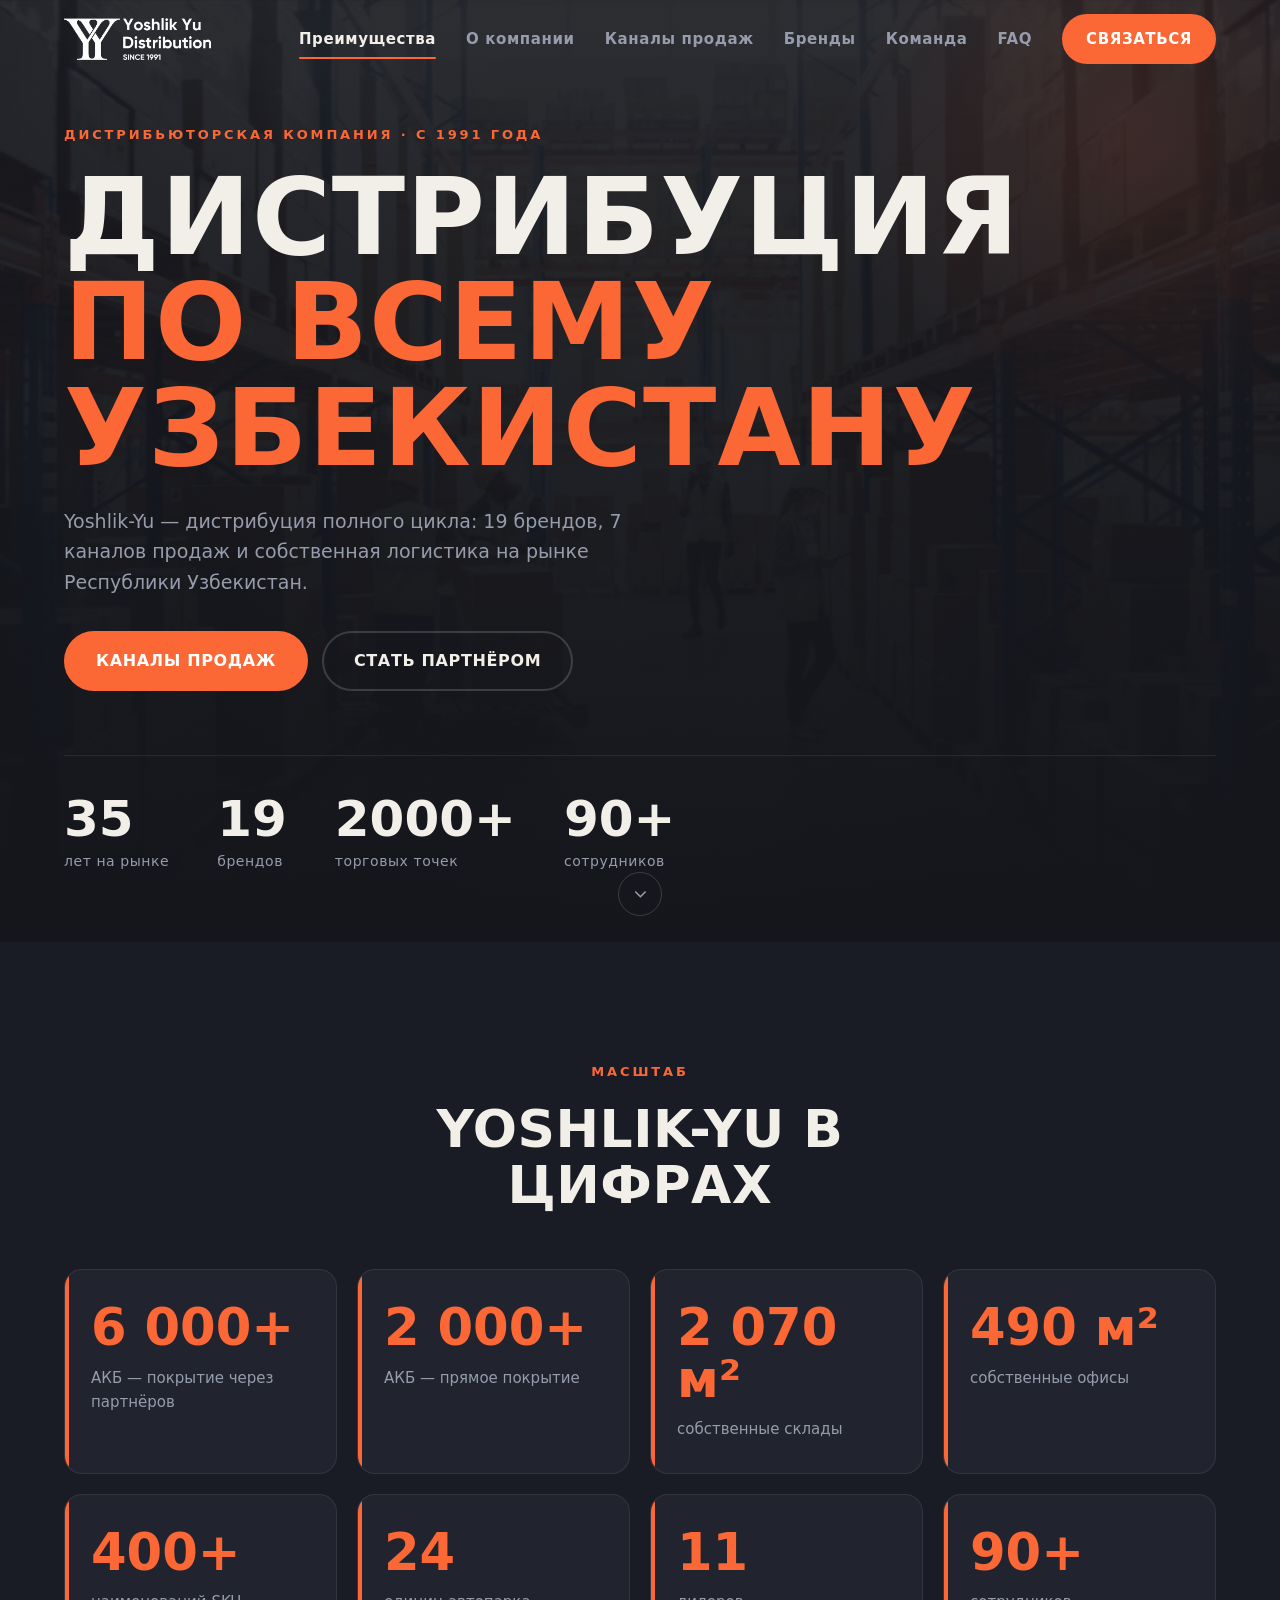
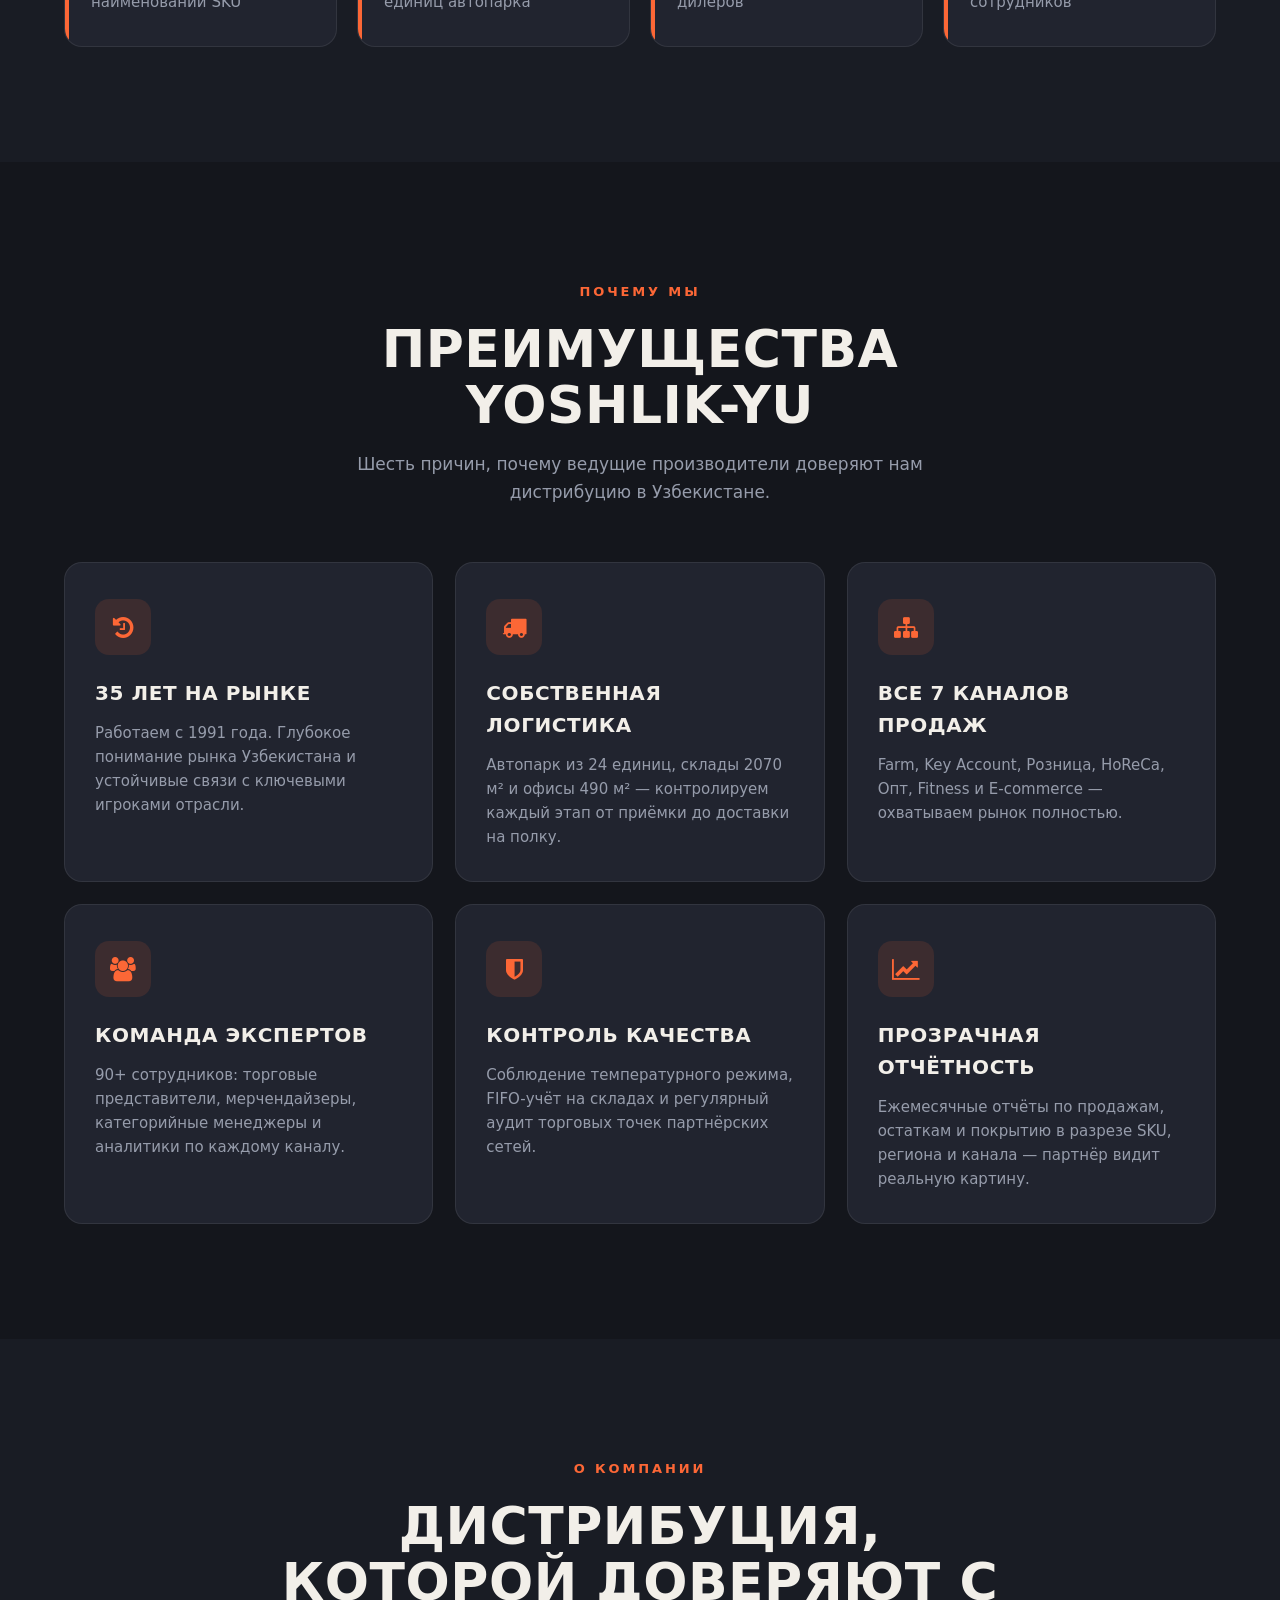
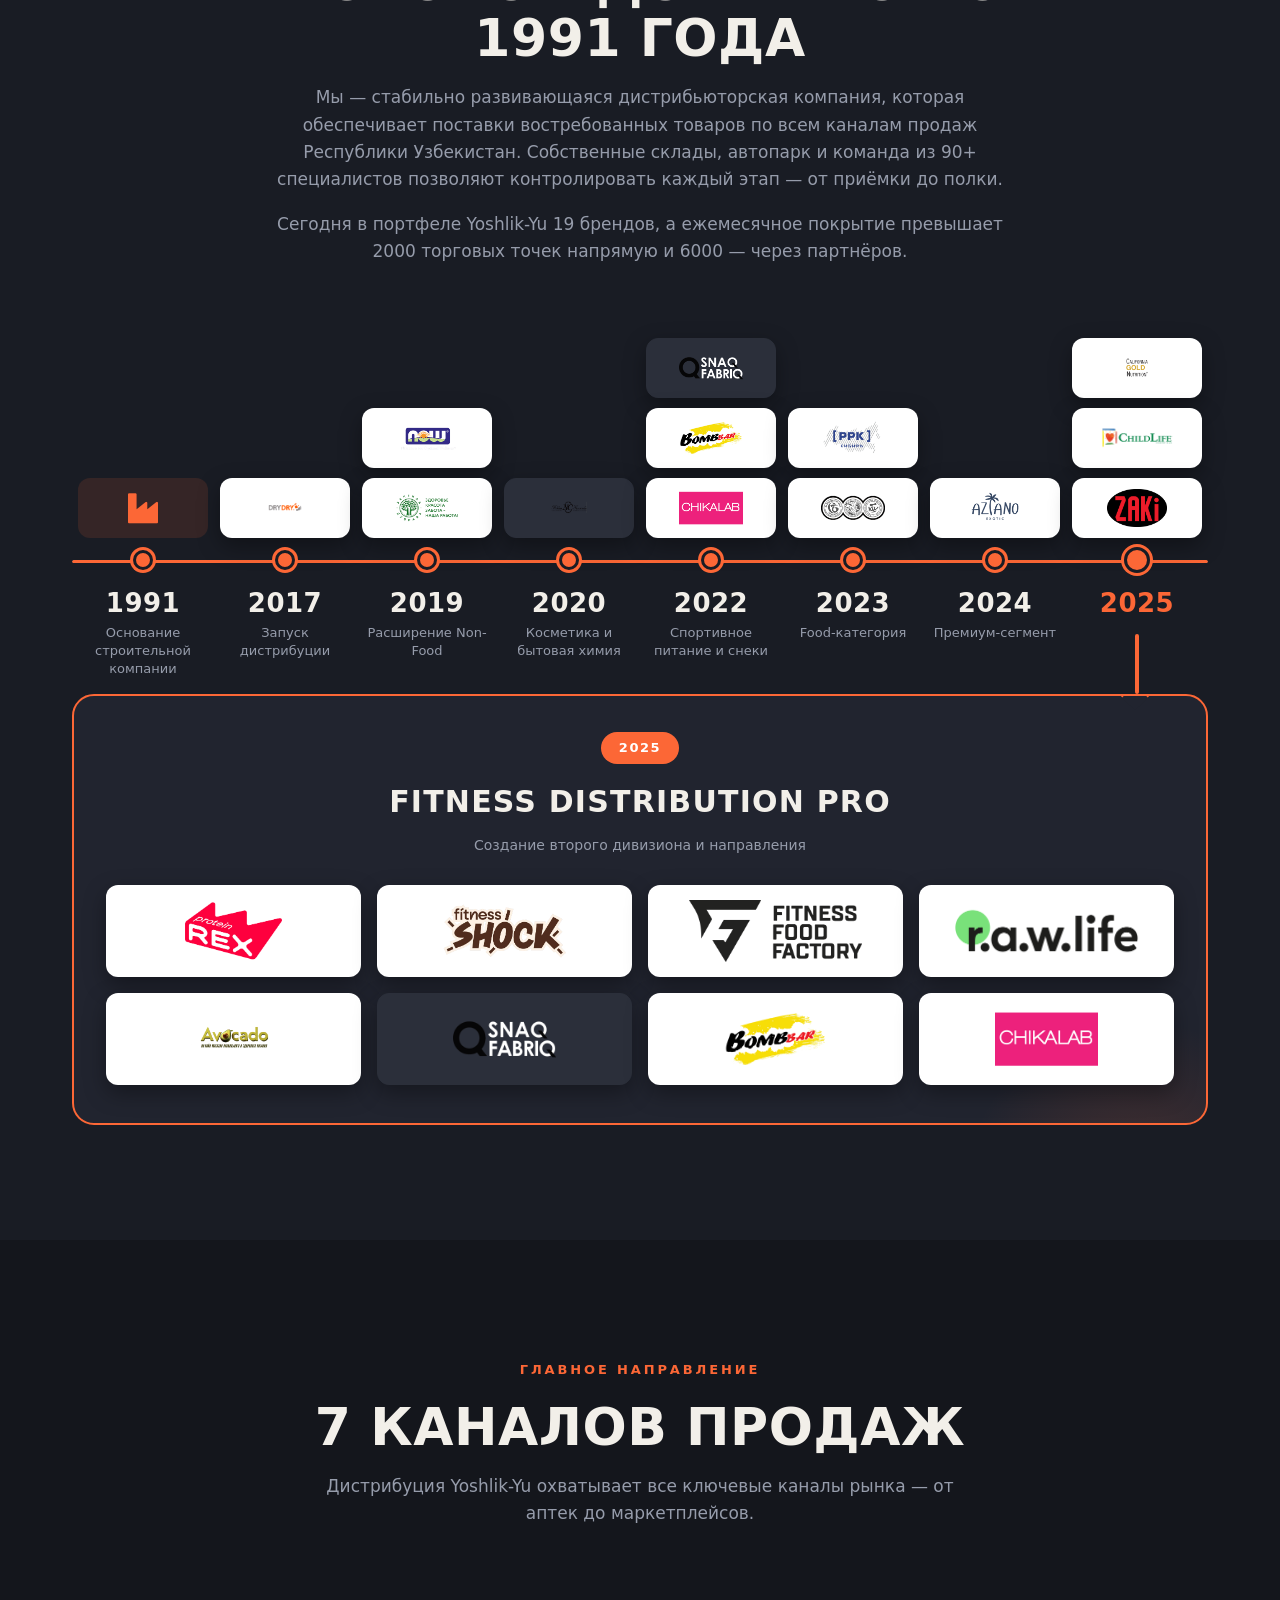
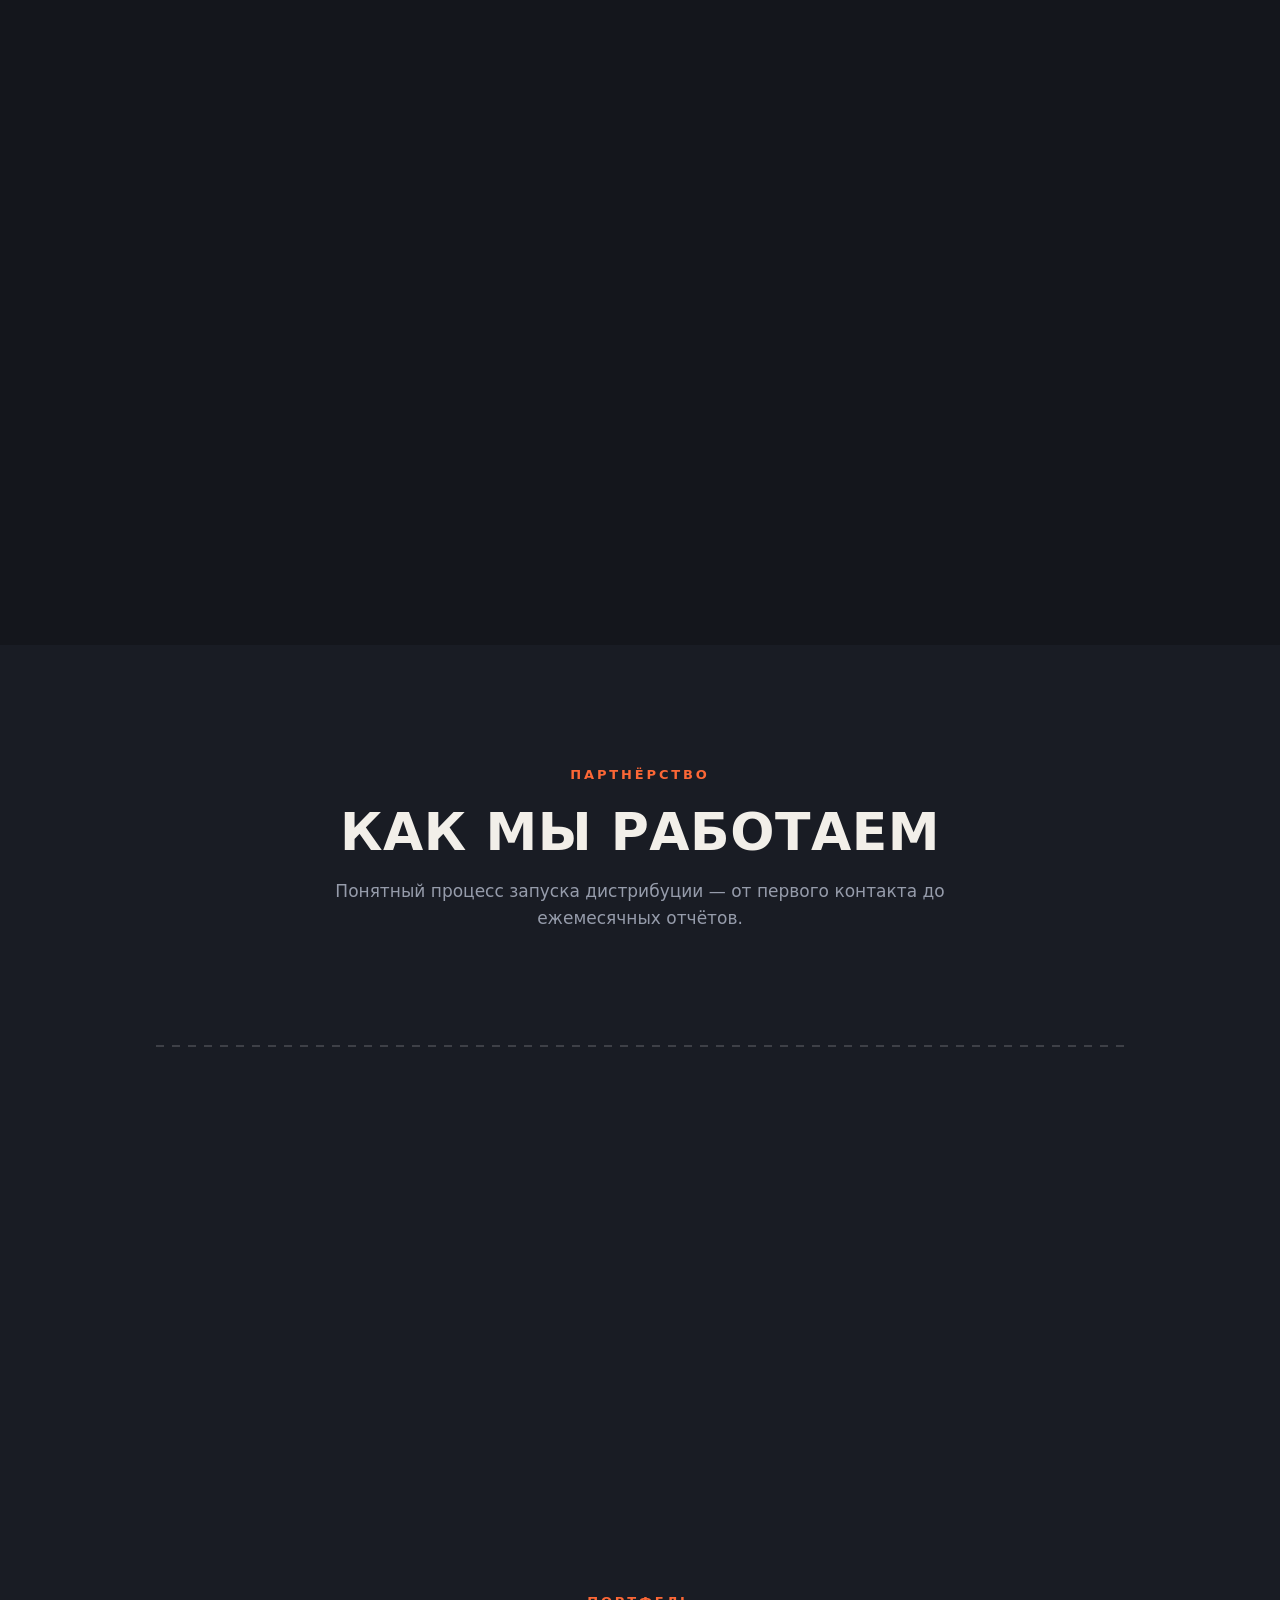
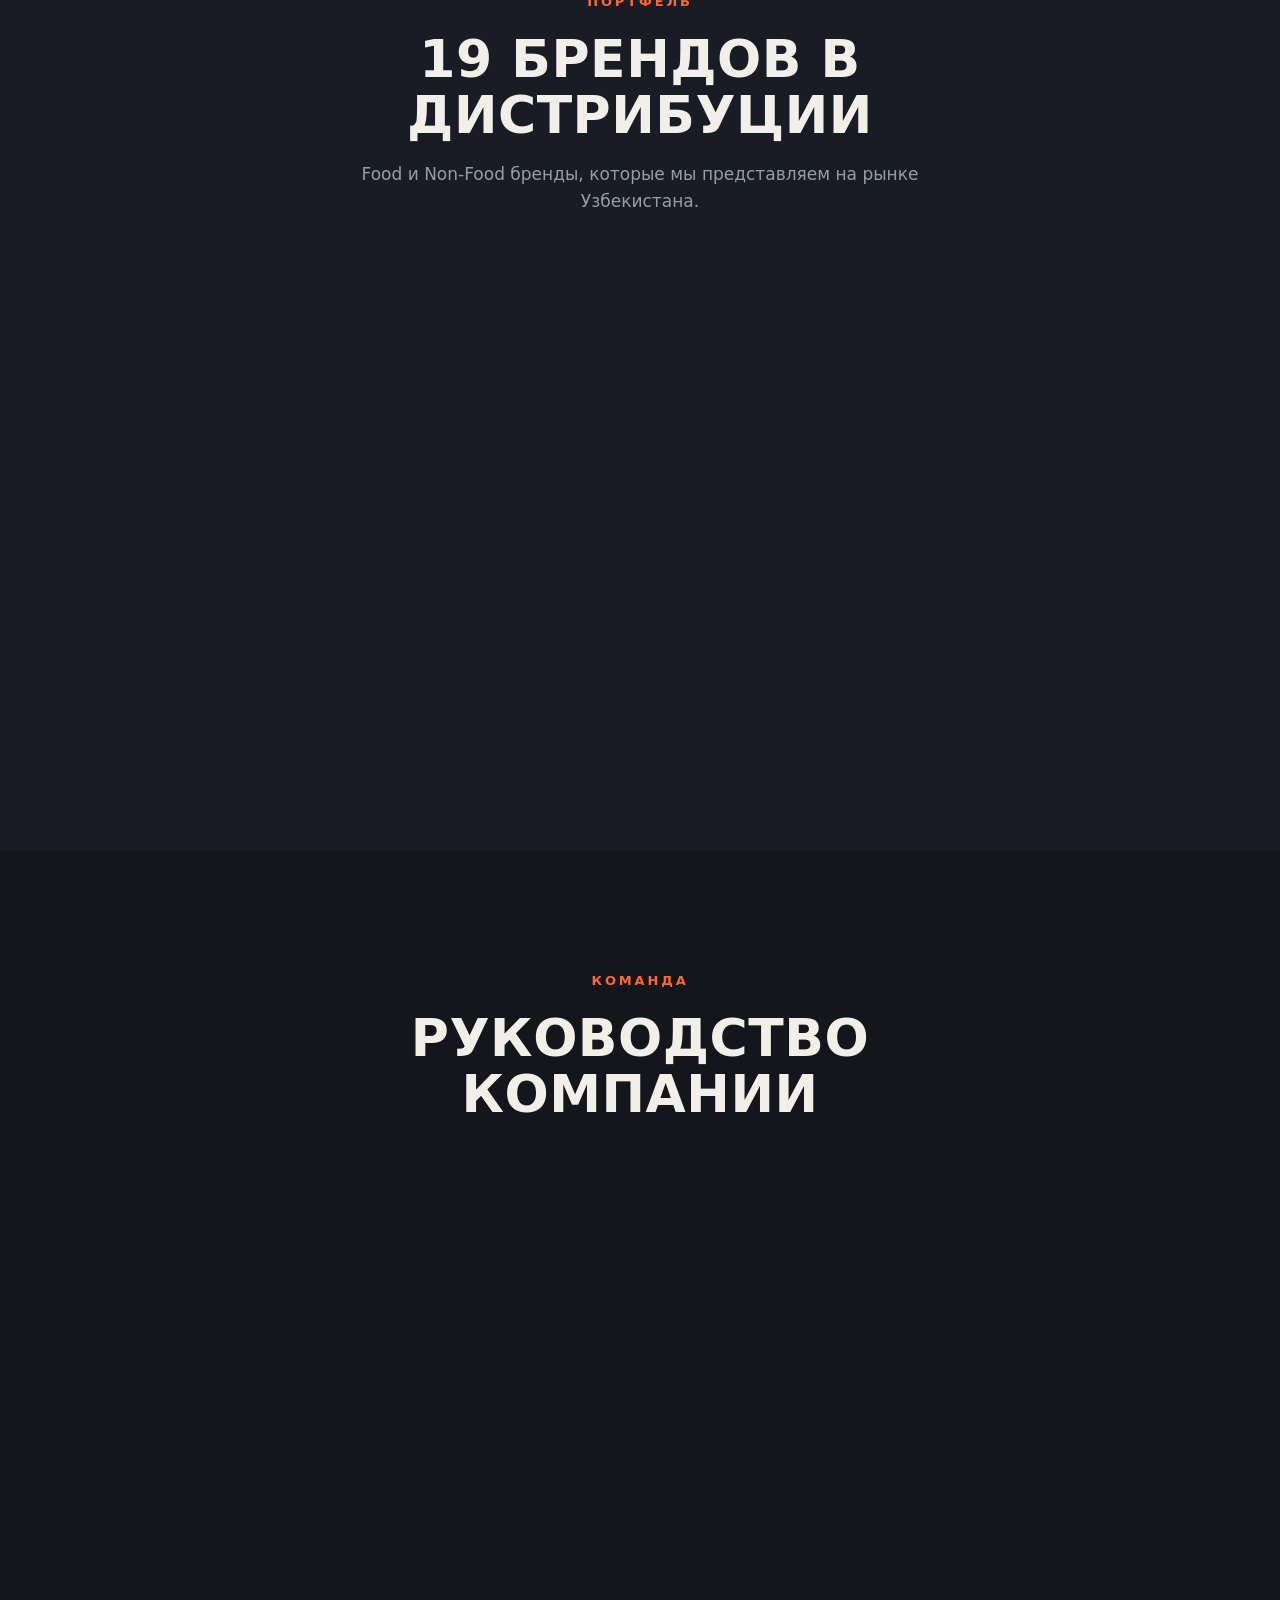
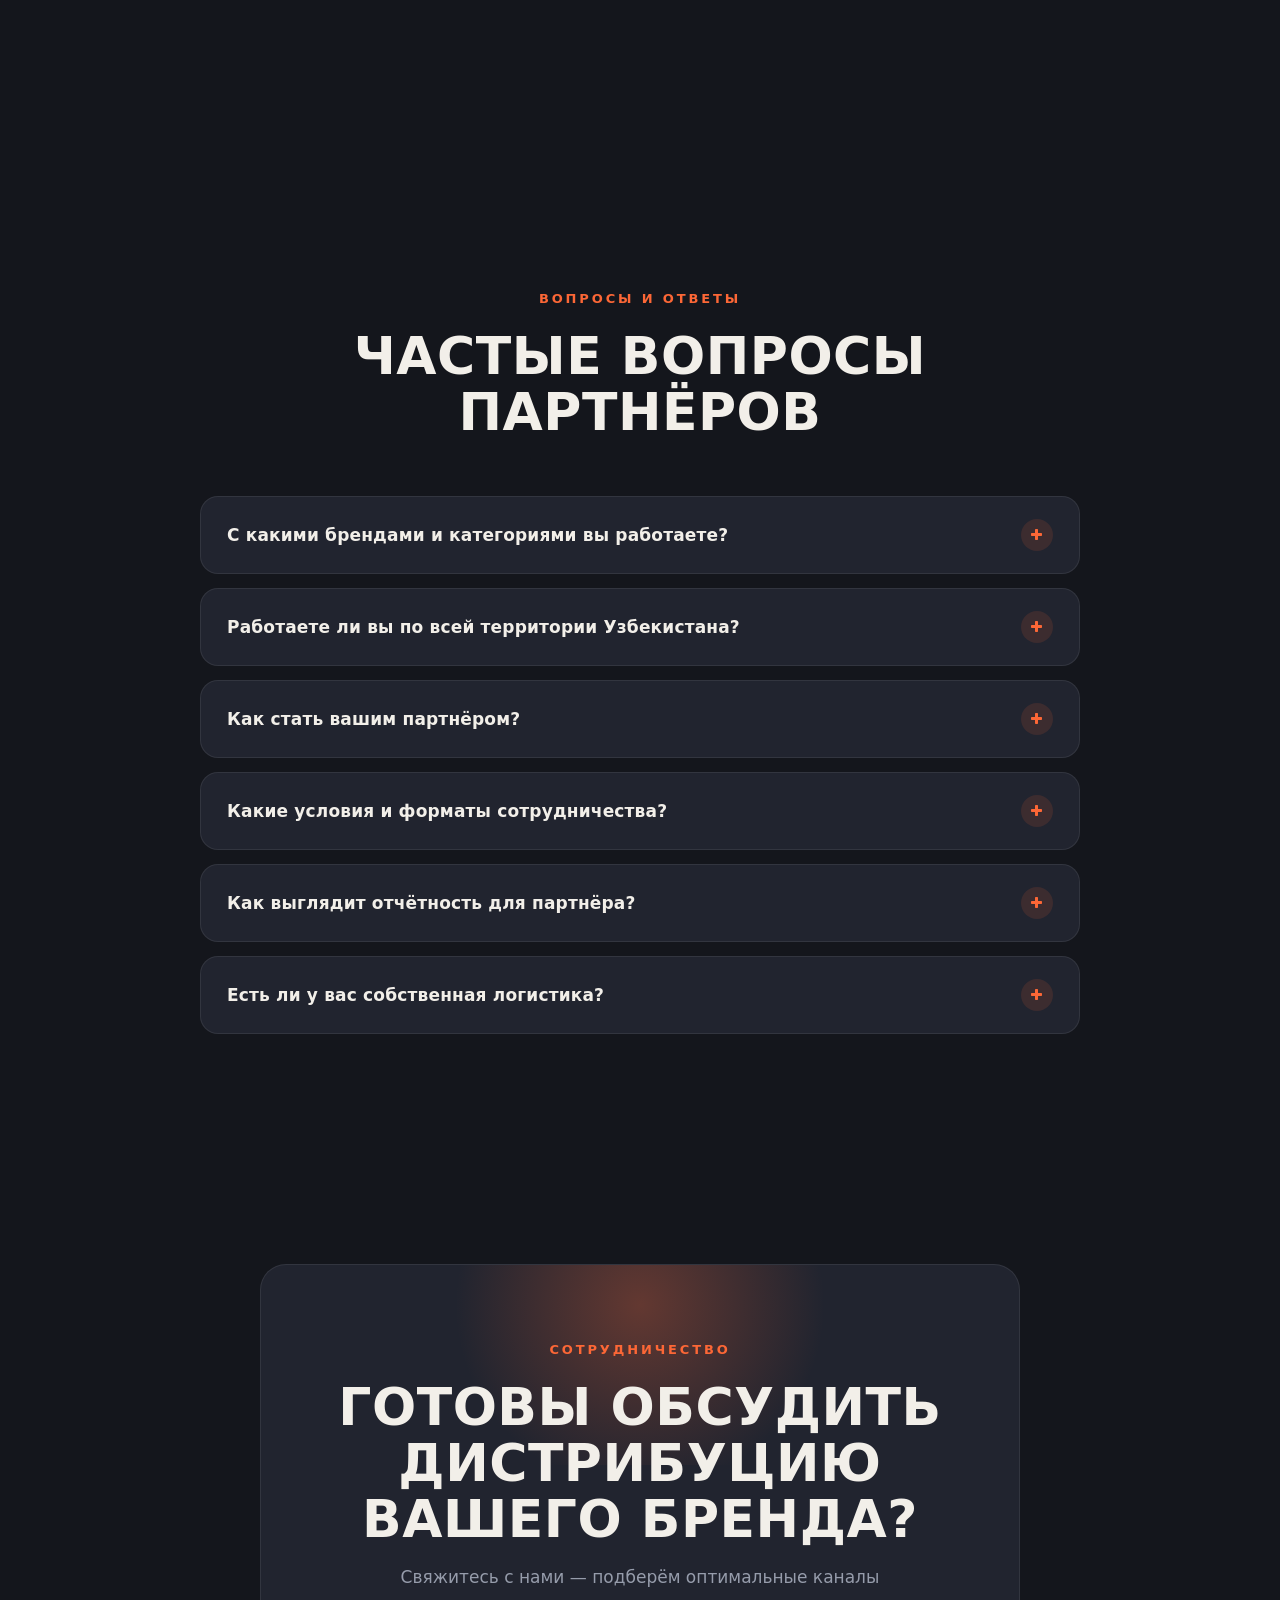
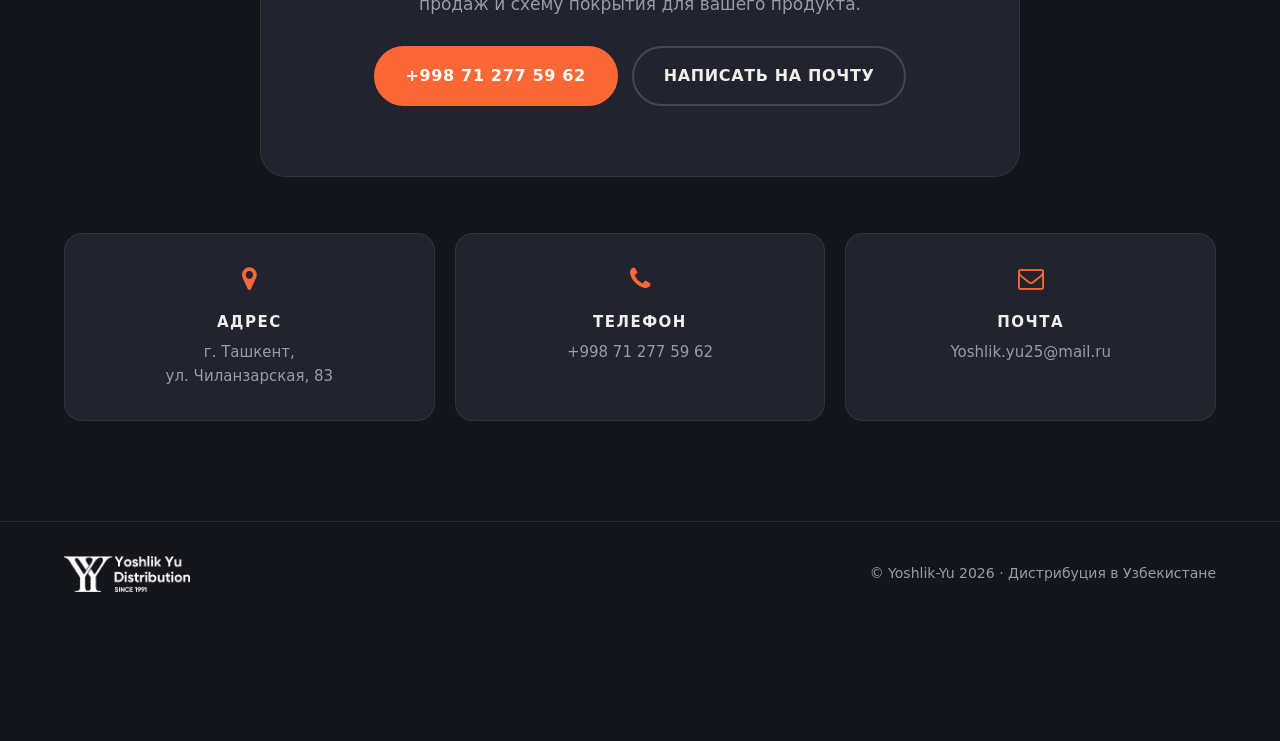
==== index.html @ 84df0e9e "styling fix" ====
<!doctype html>
<html lang="ru">
  <head>
    <meta charset="utf-8" />
    <meta name="viewport" content="width=device-width, initial-scale=1" />
    <meta
      name="description"
      content="Yoshlik-Yu — дистрибьюторская компания полного цикла в Узбекистане с 1991 года: 19 брендов, 7 каналов продаж, собственная логистика."
    />
    <link rel="icon" href="assets/images/favicon/favicon.ico" />
    <link
      rel="stylesheet"
      href="assets/css/font-awesome-4.7.0/css/font-awesome.min.css"
    />
    <link rel="stylesheet" href="assets/css/alternative.css" />
    <title>Yoshlik-Yu — Дистрибуция по всему Узбекистану</title>
  </head>
  <body>
    <!-- ===================== NAV ===================== -->
    <header class="alt-nav" id="alt-nav">
      <div class="alt-container alt-nav__inner">
        <a class="alt-nav__logo" href="#hero">
          <img src="assets/images/logo/logo-light.png" alt="Yoshlik-Yu" />
        </a>
        <nav class="alt-nav__menu" id="alt-menu">
          <a href="#advantages">Преимущества</a>
          <a href="#about">О компании</a>
          <a href="#channels">Каналы продаж</a>
          <a href="#brands">Бренды</a>
          <a href="#team">Команда</a>
          <a href="#faq">FAQ</a>
          <a class="alt-btn alt-btn--sm" href="#contact">Связаться</a>
        </nav>
        <button class="alt-burger" id="alt-burger" aria-label="Меню">
          <span></span><span></span><span></span>
        </button>
      </div>
    </header>

    <!-- ===================== HERO ===================== -->
    <section class="alt-hero" id="hero">
      <div
        class="alt-hero__bg"
        style="background-image: url(assets/images/hero/2.jpeg)"
      ></div>
      <div class="alt-hero__glow"></div>
      <div class="alt-container alt-hero__inner">
        <span class="alt-eyebrow">Дистрибьюторская компания · с 1991 года</span>
        <h1 class="alt-hero__title">
          Дистрибуция<br /><span>по всему Узбекистану</span>
        </h1>
        <p class="alt-hero__lead">
          Yoshlik-Yu — дистрибуция полного цикла: 19 брендов, 7 каналов продаж и
          собственная логистика на рынке Республики Узбекистан.
        </p>
        <div class="alt-hero__cta">
          <a class="alt-btn" href="#channels">Каналы продаж</a>
          <a class="alt-btn alt-btn--ghost" href="#contact">Стать партнёром</a>
        </div>
        <div class="alt-hero__stats">
          <div><b>35</b><span>лет на рынке</span></div>
          <div><b>19</b><span>брендов</span></div>
          <div><b>2000+</b><span>торговых точек</span></div>
          <div><b>90+</b><span>сотрудников</span></div>
        </div>
      </div>
      <a class="alt-hero__scroll" href="#numbers" aria-label="Вниз">
        <i class="fa fa-angle-down"></i>
      </a>
    </section>

    <!-- ===================== NUMBERS / KPI ===================== -->
    <section class="alt-section alt-numbers" id="numbers">
      <div class="alt-container">
        <div class="alt-head">
          <span class="alt-eyebrow">Масштаб</span>
          <h2 class="alt-h2">Yoshlik-Yu в цифрах</h2>
        </div>
        <div class="alt-kpi-grid">
          <div class="alt-kpi alt-reveal">
            <b data-count="6000" data-suffix="+">0</b>
            <span>АКБ — покрытие через партнёров</span>
          </div>
          <div class="alt-kpi alt-reveal">
            <b data-count="2000" data-suffix="+">0</b>
            <span>АКБ — прямое покрытие</span>
          </div>
          <div class="alt-kpi alt-reveal">
            <b data-count="2070" data-suffix=" м²">0</b>
            <span>собственные склады</span>
          </div>
          <div class="alt-kpi alt-reveal">
            <b data-count="490" data-suffix=" м²">0</b>
            <span>собственные офисы</span>
          </div>
          <div class="alt-kpi alt-reveal">
            <b data-count="400" data-suffix="+">0</b>
            <span>наименований SKU</span>
          </div>
          <div class="alt-kpi alt-reveal">
            <b data-count="24">0</b>
            <span>единиц автопарка</span>
          </div>
          <div class="alt-kpi alt-reveal">
            <b data-count="11">0</b>
            <span>дилеров</span>
          </div>
          <div class="alt-kpi alt-reveal">
            <b data-count="90" data-suffix="+">0</b>
            <span>сотрудников</span>
          </div>
        </div>
      </div>
    </section>

    <!-- ===================== ADVANTAGES ===================== -->
    <section class="alt-section alt-advantages" id="advantages">
      <div class="alt-container">
        <div class="alt-head">
          <span class="alt-eyebrow">Почему мы</span>
          <h2 class="alt-h2">Преимущества Yoshlik-Yu</h2>
          <p class="alt-head__sub">
            Шесть причин, почему ведущие производители доверяют нам дистрибуцию
            в Узбекистане.
          </p>
        </div>
        <div class="alt-adv__grid">
          <article class="alt-adv alt-reveal">
            <div class="alt-adv__icon"><i class="fa fa-history"></i></div>
            <h3>35 лет на рынке</h3>
            <p>
              Работаем с 1991 года. Глубокое понимание рынка Узбекистана и
              устойчивые связи с ключевыми игроками отрасли.
            </p>
          </article>
          <article class="alt-adv alt-reveal">
            <div class="alt-adv__icon"><i class="fa fa-truck"></i></div>
            <h3>Собственная логистика</h3>
            <p>
              Автопарк из 24 единиц, склады 2070 м² и офисы 490 м² —
              контролируем каждый этап от приёмки до доставки на полку.
            </p>
          </article>
          <article class="alt-adv alt-reveal">
            <div class="alt-adv__icon"><i class="fa fa-sitemap"></i></div>
            <h3>Все 7 каналов продаж</h3>
            <p>
              Farm, Key Account, Розница, HoReCa, Опт, Fitness и E-commerce —
              охватываем рынок полностью.
            </p>
          </article>
          <article class="alt-adv alt-reveal">
            <div class="alt-adv__icon"><i class="fa fa-users"></i></div>
            <h3>Команда экспертов</h3>
            <p>
              90+ сотрудников: торговые представители, мерчендайзеры,
              категорийные менеджеры и аналитики по каждому каналу.
            </p>
          </article>
          <article class="alt-adv alt-reveal">
            <div class="alt-adv__icon"><i class="fa fa-shield"></i></div>
            <h3>Контроль качества</h3>
            <p>
              Соблюдение температурного режима, FIFO-учёт на складах и
              регулярный аудит торговых точек партнёрских сетей.
            </p>
          </article>
          <article class="alt-adv alt-reveal">
            <div class="alt-adv__icon"><i class="fa fa-line-chart"></i></div>
            <h3>Прозрачная отчётность</h3>
            <p>
              Ежемесячные отчёты по продажам, остаткам и покрытию в разрезе SKU,
              региона и канала — партнёр видит реальную картину.
            </p>
          </article>
        </div>
      </div>
    </section>

    <!-- ===================== ABOUT + TIMELINE ===================== -->
    <section class="alt-section alt-about" id="about">
      <div class="alt-container">
        <div class="alt-about__intro alt-reveal">
          <span class="alt-eyebrow">О компании</span>
          <h2 class="alt-h2">Дистрибуция, которой доверяют с 1991 года</h2>
          <p>
            Мы — стабильно развивающаяся дистрибьюторская компания, которая
            обеспечивает поставки востребованных товаров по всем каналам продаж
            Республики Узбекистан. Собственные склады, автопарк и команда из 90+
            специалистов позволяют контролировать каждый этап — от приёмки до
            полки.
          </p>
          <p>
            Сегодня в портфеле Yoshlik-Yu 19 брендов, а ежемесячное покрытие
            превышает 2000 торговых точек напрямую и 6000 — через партнёров.
          </p>
        </div>
        <div class="alt-tl alt-reveal">
          <div class="alt-tl__line">
            <span class="alt-tl__line-fill"></span>
          </div>
          <ol class="alt-tl__milestones">
            <li class="alt-tl__item" style="--tl-i: 0">
              <div class="alt-tl__logos">
                <div class="alt-tl__card alt-tl__card--icon">
                  <i class="fa fa-industry" aria-hidden="true"></i>
                </div>
              </div>
              <span class="alt-tl__dot"></span>
              <div class="alt-tl__year">1991</div>
              <div class="alt-tl__caption">Основание строительной компании</div>
            </li>
            <li class="alt-tl__item" style="--tl-i: 1">
              <div class="alt-tl__logos">
                <div class="alt-tl__card">
                  <img
                    loading="lazy"
                    src="assets/images/partners/4.png"
                    alt="DRY DRY"
                  />
                </div>
              </div>
              <span class="alt-tl__dot"></span>
              <div class="alt-tl__year">2017</div>
              <div class="alt-tl__caption">Запуск дистрибуции</div>
            </li>
            <li class="alt-tl__item" style="--tl-i: 2">
              <div class="alt-tl__logos">
                <div class="alt-tl__card">
                  <img
                    loading="lazy"
                    src="assets/images/partners/7.png"
                    alt="NOW Foods"
                  />
                </div>
                <div class="alt-tl__card">
                  <img
                    loading="lazy"
                    src="assets/images/partners/9.png"
                    alt="Зеленая Дубрава"
                  />
                </div>
              </div>
              <span class="alt-tl__dot"></span>
              <div class="alt-tl__year">2019</div>
              <div class="alt-tl__caption">Расширение Non-Food</div>
            </li>
            <li class="alt-tl__item" style="--tl-i: 3">
              <div class="alt-tl__logos">
                <div class="alt-tl__card alt-tl__card--dark">
                  <img
                    loading="lazy"
                    src="assets/images/partners/6.png"
                    alt="Невская Косметика"
                  />
                </div>
              </div>
              <span class="alt-tl__dot"></span>
              <div class="alt-tl__year">2020</div>
              <div class="alt-tl__caption">Косметика и бытовая химия</div>
            </li>
            <li class="alt-tl__item" style="--tl-i: 4">
              <div class="alt-tl__logos">
                <div class="alt-tl__card alt-tl__card--dark">
                  <img
                    loading="lazy"
                    src="assets/images/partners/8.png"
                    alt="SNAQ FABRIQ"
                  />
                </div>
                <div class="alt-tl__card">
                  <img
                    loading="lazy"
                    src="assets/images/partners/2.png"
                    alt="BombBar"
                  />
                </div>
                <div class="alt-tl__card">
                  <img
                    loading="lazy"
                    src="assets/images/partners/3.png"
                    alt="CHIKALAB"
                  />
                </div>
              </div>
              <span class="alt-tl__dot"></span>
              <div class="alt-tl__year">2022</div>
              <div class="alt-tl__caption">Спортивное питание и снеки</div>
            </li>
            <li class="alt-tl__item" style="--tl-i: 5">
              <div class="alt-tl__logos">
                <div class="alt-tl__card">
                  <img
                    loading="lazy"
                    src="assets/images/partners/10.png"
                    alt="РРК Сибирь"
                  />
                </div>
                <div class="alt-tl__card">
                  <img
                    loading="lazy"
                    src="assets/images/partners/5.png"
                    alt="Пищевые комбинаты"
                  />
                </div>
              </div>
              <span class="alt-tl__dot"></span>
              <div class="alt-tl__year">2023</div>
              <div class="alt-tl__caption">Food-категория</div>
            </li>
            <li class="alt-tl__item" style="--tl-i: 6">
              <div class="alt-tl__logos">
                <div class="alt-tl__card">
                  <img
                    loading="lazy"
                    src="assets/images/partners/1.png"
                    alt="AZTANO"
                  />
                </div>
              </div>
              <span class="alt-tl__dot"></span>
              <div class="alt-tl__year">2024</div>
              <div class="alt-tl__caption">Премиум-сегмент</div>
            </li>
            <li class="alt-tl__item alt-tl__item--final" style="--tl-i: 7">
              <div class="alt-tl__logos">
                <div class="alt-tl__card">
                  <img
                    loading="lazy"
                    src="assets/images/partners/19.png"
                    alt="California Gold Nutrition"
                  />
                </div>
                <div class="alt-tl__card">
                  <img
                    loading="lazy"
                    src="assets/images/partners/16.png"
                    alt="ChildLife Essentials"
                  />
                </div>
                <div class="alt-tl__card">
                  <img
                    loading="lazy"
                    src="assets/images/partners/11.png"
                    alt="ZAKI"
                  />
                </div>
              </div>
              <span class="alt-tl__dot alt-tl__dot--final"></span>
              <div class="alt-tl__year">2025</div>
              <span class="alt-tl__drop" aria-hidden="true"></span>
            </li>
          </ol>
          <div class="alt-tl__finale">
            <div class="alt-fdp">
              <div class="alt-fdp__head">
                <span class="alt-fdp__badge">2025</span>
                <h3 class="alt-fdp__title">Fitness Distribution Pro</h3>
                <p class="alt-fdp__subtitle">
                  Создание второго дивизиона и направления
                </p>
              </div>
              <div class="alt-fdp__logos">
                <div class="alt-tl__card" style="--tl-i: 0">
                  <img
                    loading="lazy"
                    src="assets/images/partners/18.png"
                    alt="protein REX"
                  />
                </div>
                <div class="alt-tl__card" style="--tl-i: 1">
                  <img
                    loading="lazy"
                    src="assets/images/partners/17.png"
                    alt="fitness SHOCK"
                  />
                </div>
                <div class="alt-tl__card" style="--tl-i: 2">
                  <img
                    loading="lazy"
                    src="assets/images/partners/13.png"
                    alt="Fitness Food Factory"
                  />
                </div>
                <div class="alt-tl__card" style="--tl-i: 3">
                  <img
                    loading="lazy"
                    src="assets/images/partners/14.png"
                    alt="r.a.w.life"
                  />
                </div>
                <div class="alt-tl__card" style="--tl-i: 4">
                  <img
                    loading="lazy"
                    src="assets/images/partners/12.png"
                    alt="Avocado"
                  />
                </div>
                <div class="alt-tl__card alt-tl__card--dark" style="--tl-i: 5">
                  <img
                    loading="lazy"
                    src="assets/images/partners/8.png"
                    alt="SNAQ FABRIQ"
                  />
                </div>
                <div class="alt-tl__card" style="--tl-i: 6">
                  <img
                    loading="lazy"
                    src="assets/images/partners/2.png"
                    alt="BombBar"
                  />
                </div>
                <div class="alt-tl__card" style="--tl-i: 7">
                  <img
                    loading="lazy"
                    src="assets/images/partners/3.png"
                    alt="CHIKALAB"
                  />
                </div>
              </div>
            </div>
          </div>
        </div>
      </div>
    </section>

    <!-- ===================== CHANNELS ===================== -->
    <section class="alt-section alt-channels" id="channels">
      <div class="alt-container">
        <div class="alt-head">
          <span class="alt-eyebrow">Главное направление</span>
          <h2 class="alt-h2">7 каналов продаж</h2>
          <p class="alt-head__sub">
            Дистрибуция Yoshlik-Yu охватывает все ключевые каналы рынка — от
            аптек до маркетплейсов.
          </p>
        </div>
        <div class="alt-channels__grid">
          <article class="alt-channel alt-reveal">
            <span class="alt-channel__no">01</span>
            <div class="alt-channel__icon"><i class="fa fa-medkit"></i></div>
            <h3>Farm</h3>
            <p>Аптечный канал — поставки в аптечные сети и точки.</p>
          </article>
          <article class="alt-channel alt-reveal">
            <span class="alt-channel__no">02</span>
            <div class="alt-channel__icon"><i class="fa fa-building"></i></div>
            <h3>Key Account</h3>
            <p>Прямые контракты с крупнейшими торговыми сетями страны.</p>
          </article>
          <article class="alt-channel alt-reveal">
            <span class="alt-channel__no">03</span>
            <div class="alt-channel__icon">
              <i class="fa fa-shopping-basket"></i>
            </div>
            <h3>Розница</h3>
            <p>Tr-trade — покрытие розничных торговых точек по всей стране.</p>
          </article>
          <article class="alt-channel alt-reveal">
            <span class="alt-channel__no">04</span>
            <div class="alt-channel__icon"><i class="fa fa-cutlery"></i></div>
            <h3>HoReCa</h3>
            <p>On-trade — снабжение отелей, ресторанов и кафе.</p>
          </article>
          <article class="alt-channel alt-reveal">
            <span class="alt-channel__no">05</span>
            <div class="alt-channel__icon"><i class="fa fa-cubes"></i></div>
            <h3>Опт</h3>
            <p>Крупнооптовые поставки дистрибьюторам и партнёрам.</p>
          </article>
          <article class="alt-channel alt-reveal">
            <span class="alt-channel__no">06</span>
            <div class="alt-channel__icon"><i class="fa fa-heartbeat"></i></div>
            <h3>Fitness</h3>
            <p>Спортивное питание для клубов, студий и магазинов.</p>
          </article>
          <article class="alt-channel alt-reveal">
            <span class="alt-channel__no">07</span>
            <div class="alt-channel__icon">
              <i class="fa fa-shopping-cart"></i>
            </div>
            <h3>E-commerce</h3>
            <p>Дистрибуция через маркетплейсы и интернет-магазины.</p>
          </article>
          <article class="alt-channel alt-channel--cta alt-reveal">
            <h3>Ваш канал?</h3>
            <p>Подберём схему дистрибуции под ваш продукт.</p>
            <a class="alt-btn alt-btn--sm" href="#contact">Обсудить</a>
          </article>
        </div>
      </div>
    </section>

    <!-- ===================== PROCESS ===================== -->
    <section class="alt-section alt-process" id="process">
      <div class="alt-container">
        <div class="alt-head">
          <span class="alt-eyebrow">Партнёрство</span>
          <h2 class="alt-h2">Как мы работаем</h2>
          <p class="alt-head__sub">
            Понятный процесс запуска дистрибуции — от первого контакта до
            ежемесячных отчётов.
          </p>
        </div>
        <div class="alt-process__grid">
          <article class="alt-step alt-reveal">
            <span class="alt-step__no">01</span>
            <h3>Знакомство и аудит</h3>
            <span class="alt-step__time">1–2 недели</span>
            <p>
              Изучаем ваш продукт, текущее присутствие на рынке и потенциал
              категории. Согласовываем цели и KPI.
            </p>
          </article>
          <article class="alt-step alt-reveal">
            <span class="alt-step__no">02</span>
            <h3>План дистрибуции</h3>
            <span class="alt-step__time">1 неделя</span>
            <p>
              Подбираем каналы продаж, регионы покрытия и торговую политику.
              Фиксируем ассортимент и условия.
            </p>
          </article>
          <article class="alt-step alt-reveal">
            <span class="alt-step__no">03</span>
            <h3>Запуск</h3>
            <span class="alt-step__time">2–4 недели</span>
            <p>
              Заводим SKU в IT-системы, обучаем торговую команду, размещаем
              остатки на складах и начинаем активные продажи.
            </p>
          </article>
          <article class="alt-step alt-reveal">
            <span class="alt-step__no">04</span>
            <h3>Развитие</h3>
            <span class="alt-step__time">постоянно</span>
            <p>
              Ежемесячная отчётность, совместный маркетинг, расширение покрытия
              и оптимизация ассортимента по данным продаж.
            </p>
          </article>
        </div>
      </div>
    </section>

    <!-- ===================== BRANDS ===================== -->
    <section class="alt-section alt-brands" id="brands">
      <div class="alt-container">
        <div class="alt-head">
          <span class="alt-eyebrow">Портфель</span>
          <h2 class="alt-h2">19 брендов в дистрибуции</h2>
          <p class="alt-head__sub">
            Food и Non-Food бренды, которые мы представляем на рынке
            Узбекистана.
          </p>
        </div>
        <div class="alt-brands__grid">
          <div class="alt-brand alt-reveal">
            <img
              loading="lazy"
              src="assets/images/partners/1.png"
              alt="AZTANO"
            />
          </div>
          <div class="alt-brand alt-reveal">
            <img
              loading="lazy"
              src="assets/images/partners/2.png"
              alt="BombBar"
            />
          </div>
          <div class="alt-brand alt-reveal">
            <img
              loading="lazy"
              src="assets/images/partners/3.png"
              alt="CHIKALAB"
            />
          </div>
          <div class="alt-brand alt-reveal">
            <img
              loading="lazy"
              src="assets/images/partners/4.png"
              alt="DRY DRY"
            />
          </div>
          <div class="alt-brand alt-reveal">
            <img
              loading="lazy"
              src="assets/images/partners/5.png"
              alt="Пищевые комбинаты"
            />
          </div>
          <div class="alt-brand alt-brand--dark alt-reveal">
            <img
              loading="lazy"
              src="assets/images/partners/6.png"
              alt="Невская Косметика"
            />
          </div>
          <div class="alt-brand alt-reveal">
            <img
              loading="lazy"
              src="assets/images/partners/7.png"
              alt="NOW Foods"
            />
          </div>
          <div class="alt-brand alt-brand--dark alt-reveal">
            <img
              loading="lazy"
              src="assets/images/partners/8.png"
              alt="SNAQ FABRIQ"
            />
          </div>
          <div class="alt-brand alt-reveal">
            <img
              loading="lazy"
              src="assets/images/partners/9.png"
              alt="Зеленая Дубрава"
            />
          </div>
          <div class="alt-brand alt-reveal">
            <img
              loading="lazy"
              src="assets/images/partners/10.png"
              alt="РРК Сибирь"
            />
          </div>
          <div class="alt-brand alt-reveal">
            <img
              loading="lazy"
              src="assets/images/partners/11.png"
              alt="ZAKI"
            />
          </div>
          <div class="alt-brand alt-reveal">
            <img
              loading="lazy"
              src="assets/images/partners/12.png"
              alt="Avocado"
            />
          </div>
          <div class="alt-brand alt-reveal">
            <img
              loading="lazy"
              src="assets/images/partners/13.png"
              alt="Fitness Food Factory"
            />
          </div>
          <div class="alt-brand alt-reveal">
            <img
              loading="lazy"
              src="assets/images/partners/14.png"
              alt="r.a.w.life"
            />
          </div>
          <div class="alt-brand alt-reveal">
            <img
              loading="lazy"
              src="assets/images/partners/15.png"
              alt="ECOVITA"
            />
          </div>
          <div class="alt-brand alt-reveal">
            <img
              loading="lazy"
              src="assets/images/partners/16.png"
              alt="ChildLife Essentials"
            />
          </div>
          <div class="alt-brand alt-reveal">
            <img
              loading="lazy"
              src="assets/images/partners/17.png"
              alt="fitness SHOCK"
            />
          </div>
          <div class="alt-brand alt-reveal">
            <img
              loading="lazy"
              src="assets/images/partners/18.png"
              alt="protein REX"
            />
          </div>
          <div class="alt-brand alt-reveal">
            <img
              loading="lazy"
              src="assets/images/partners/19.png"
              alt="California Gold Nutrition"
            />
          </div>
        </div>
      </div>
    </section>

    <!-- ===================== TEAM ===================== -->
    <section class="alt-section alt-team" id="team">
      <div class="alt-container">
        <div class="alt-head">
          <span class="alt-eyebrow">Команда</span>
          <h2 class="alt-h2">Руководство компании</h2>
        </div>
        <div class="alt-team__grid">
          <article class="alt-member alt-reveal">
            <div class="alt-member__photo">
              <img
                loading="lazy"
                src="assets/images/team/Anvar.jpg"
                alt="Юсупов Анвар Ганиевич"
              />
            </div>
            <h3>Юсупов Анвар Ганиевич</h3>
            <span class="alt-member__role">Генеральный директор</span>
            <a class="alt-member__contact" href="tel:+998909938878"
              >+998 90 993 88 78</a
            >
          </article>
          <article class="alt-member alt-reveal">
            <div class="alt-member__photo">
              <img
                loading="lazy"
                src="assets/images/team/Damir.jpg"
                alt="Юсупов Дамir Анварович"
              />
            </div>
            <h3>Юсупов Дамир Анварович</h3>
            <span class="alt-member__role">Коммерческий директор</span>
            <a class="alt-member__contact" href="tel:+998935551655"
              >+998 93 555 16 55</a
            >
          </article>
          <article class="alt-member alt-reveal">
            <div class="alt-member__photo">
              <img
                loading="lazy"
                src="assets/images/team/Zakir.jpg"
                alt="Бурханов Зокир Мухаммадиевич"
              />
            </div>
            <h3>Бурханов Зокир Мухаммадиевич</h3>
            <span class="alt-member__role">Производство и строительство</span>
            <a class="alt-member__contact" href="tel:+998974282854"
              >+998 97 428 28 54</a
            >
          </article>
          <article class="alt-member alt-reveal">
            <div class="alt-member__photo">
              <img
                loading="lazy"
                src="assets/images/team/Aleksandr.jpg"
                alt="Сагайдак Александр Станиславович"
              />
            </div>
            <h3>Сагайдак Александр Станиславович</h3>
            <span class="alt-member__role">Руководитель отдела продаж</span>
            <a class="alt-member__contact" href="tel:+998936780603"
              >+998 93 678 06 03</a
            >
          </article>
        </div>
      </div>
    </section>

    <!-- ===================== FAQ ===================== -->
    <section class="alt-section alt-faq" id="faq">
      <div class="alt-container">
        <div class="alt-head">
          <span class="alt-eyebrow">Вопросы и ответы</span>
          <h2 class="alt-h2">Частые вопросы партнёров</h2>
        </div>
        <div class="alt-faq__list">
          <div class="alt-faq__item alt-reveal">
            <button class="alt-faq__q" type="button" aria-expanded="false">
              <span>С какими брендами и категориями вы работаете?</span>
              <i class="fa fa-plus"></i>
            </button>
            <div class="alt-faq__a">
              <p>
                В портфеле 19 брендов в категориях Food и Non-Food: спортивное
                питание, снеки, БАДы, детское питание, косметика и бытовая
                химия. Открыты к рассмотрению новых брендов.
              </p>
            </div>
          </div>
          <div class="alt-faq__item alt-reveal">
            <button class="alt-faq__q" type="button" aria-expanded="false">
              <span>Работаете ли вы по всей территории Узбекистана?</span>
              <i class="fa fa-plus"></i>
            </button>
            <div class="alt-faq__a">
              <p>
                Да. Прямое покрытие — 2000+ торговых точек, через партнёрскую
                сеть — 6000+ точек во всех регионах страны: Ташкент, Самарканд,
                Бухара, Фергана, Андижан, Наманган, Нукус, Термез и другие.
              </p>
            </div>
          </div>
          <div class="alt-faq__item alt-reveal">
            <button class="alt-faq__q" type="button" aria-expanded="false">
              <span>Как стать вашим партнёром?</span>
              <i class="fa fa-plus"></i>
            </button>
            <div class="alt-faq__a">
              <p>
                Отправьте заявку через форму контактов или напишите на почту — в
                течение 3 рабочих дней мы свяжемся, проведём первичный аудит и
                предложим план дистрибуции под ваш продукт.
              </p>
            </div>
          </div>
          <div class="alt-faq__item alt-reveal">
            <button class="alt-faq__q" type="button" aria-expanded="false">
              <span>Какие условия и форматы сотрудничества?</span>
              <i class="fa fa-plus"></i>
            </button>
            <div class="alt-faq__a">
              <p>
                Работаем как по модели эксклюзивной дистрибуции, так и по модели
                импорт-партнёра. Условия — выкуп товара, отсрочка, консигнация —
                обсуждаются индивидуально под объём и категорию.
              </p>
            </div>
          </div>
          <div class="alt-faq__item alt-reveal">
            <button class="alt-faq__q" type="button" aria-expanded="false">
              <span>Как выглядит отчётность для партнёра?</span>
              <i class="fa fa-plus"></i>
            </button>
            <div class="alt-faq__a">
              <p>
                Ежемесячно предоставляем отчёт по продажам, остаткам, ротации
                SKU и покрытию в разрезе канала и региона. Доступ к дашборду — в
                режиме реального времени.
              </p>
            </div>
          </div>
          <div class="alt-faq__item alt-reveal">
            <button class="alt-faq__q" type="button" aria-expanded="false">
              <span>Есть ли у вас собственная логистика?</span>
              <i class="fa fa-plus"></i>
            </button>
            <div class="alt-faq__a">
              <p>
                Да. 2070 м² собственных складов в Ташкенте, автопарк из 24
                единиц, включая рефрижераторы. Это позволяет контролировать
                сроки, температурный режим и сохранность товара.
              </p>
            </div>
          </div>
        </div>
      </div>
    </section>

    <!-- ===================== CONTACT / CTA ===================== -->
    <section class="alt-section alt-contact" id="contact">
      <div class="alt-container">
        <div class="alt-cta alt-reveal">
          <span class="alt-eyebrow">Сотрудничество</span>
          <h2 class="alt-h2">Готовы обсудить дистрибуцию вашего бренда?</h2>
          <p>
            Свяжитесь с нами — подберём оптимальные каналы продаж и схему
            покрытия для вашего продукта.
          </p>
          <div class="alt-hero__cta">
            <a class="alt-btn" href="tel:+998712775962">+998 71 277 59 62</a>
            <a class="alt-btn alt-btn--ghost" href="mailto:Yoshlik.yu25@mail.ru"
              >Написать на почту</a
            >
          </div>
        </div>
        <div class="alt-contact__grid">
          <div class="alt-contact__card alt-reveal">
            <i class="fa fa-map-marker"></i>
            <h4>Адрес</h4>
            <p>г. Ташкент,<br />ул. Чиланзарская, 83</p>
          </div>
          <div class="alt-contact__card alt-reveal">
            <i class="fa fa-phone"></i>
            <h4>Телефон</h4>
            <p>+998 71 277 59 62</p>
          </div>
          <div class="alt-contact__card alt-reveal">
            <i class="fa fa-envelope-o"></i>
            <h4>Почта</h4>
            <p>Yoshlik.yu25@mail.ru</p>
          </div>
        </div>
      </div>
      <footer class="alt-footer">
        <div class="alt-container alt-footer__inner">
          <img src="assets/images/logo/logo-light.png" alt="Yoshlik-Yu" />
          <span>© Yoshlik-Yu 2026 · Дистрибуция в Узбекистане</span>
        </div>
      </footer>
    </section>

    <script src="assets/js/alternative.js"></script>
  </body>
</html>
---- assets/css/alternative.css ----
/* ==========================================================================
   Yoshlik-Yu — ALTERNATIVE landing page (bold dark theme)
   Distribution-focused. Self-contained: depends only on Font Awesome.
   ========================================================================== */

:root {
  --bg: #14161c;
  --bg-alt: #191c24;
  --surface: #21242f;
  --surface-2: #272b39;
  --line: rgba(255, 255, 255, 0.08);
  --line-strong: rgba(255, 255, 255, 0.16);
  --accent: #fc6736;
  --accent-soft: #ff8a5c;
  --text: #f2efe9;
  --muted: #969cab;
  --font:
    "Bahnschrift SemiBold SemiCondensed", "Bahnschrift", "Segoe UI", system-ui,
    sans-serif;
  --radius: 18px;
  --maxw: 1200px;
}

* {
  margin: 0;
  padding: 0;
  box-sizing: border-box;
}

html {
  scroll-behavior: smooth;
}

body {
  background: var(--bg);
  color: var(--text);
  font-family: var(--font);
  font-size: 17px;
  line-height: 1.6;
  -webkit-font-smoothing: antialiased;
  overflow-x: hidden;
}

img {
  max-width: 100%;
  display: block;
}

a {
  color: inherit;
  text-decoration: none;
}

.alt-container {
  width: 100%;
  max-width: var(--maxw);
  margin: 0 auto;
  padding: 0 24px;
}

/* ---- shared bits ---------------------------------------------------------- */
.alt-eyebrow {
  display: inline-block;
  font-size: 13px;
  font-weight: 700;
  letter-spacing: 0.22em;
  text-transform: uppercase;
  color: var(--accent);
  margin-bottom: 18px;
}

.alt-h2 {
  font-size: clamp(30px, 4.6vw, 52px);
  font-weight: 700;
  line-height: 1.08;
  letter-spacing: 0.01em;
  text-transform: uppercase;
}

.alt-section {
  padding: clamp(70px, 9vw, 120px) 0;
  scroll-margin-top: 78px;
}

.alt-head {
  max-width: 680px;
  margin: 0 auto 56px;
  text-align: center;
}

.alt-head__sub {
  margin-top: 18px;
  color: var(--muted);
  font-size: 17px;
}

.alt-btn {
  display: inline-flex;
  align-items: center;
  justify-content: center;
  gap: 8px;
  padding: 15px 30px;
  background: var(--accent);
  color: #fff;
  font-weight: 700;
  font-size: 16px;
  letter-spacing: 0.04em;
  text-transform: uppercase;
  border: 2px solid var(--accent);
  border-radius: 40px;
  cursor: pointer;
  transition:
    transform 0.2s ease,
    background 0.2s ease,
    box-shadow 0.2s ease;
}

.alt-btn:hover {
  transform: translateY(-3px);
  box-shadow: 0 14px 30px rgba(252, 103, 54, 0.35);
}

.alt-btn--ghost {
  background: transparent;
  border-color: var(--line-strong);
  color: var(--text);
}

.alt-btn--ghost:hover {
  border-color: var(--accent);
  box-shadow: none;
}

.alt-btn--sm {
  padding: 11px 22px;
  font-size: 14px;
}

/* ---- nav ------------------------------------------------------------------ */
.alt-nav {
  position: fixed;
  inset: 0 0 auto 0;
  z-index: 100;
  transition:
    background 0.3s ease,
    border-color 0.3s ease,
    backdrop-filter 0.3s ease;
  border-bottom: 1px solid transparent;
}

.alt-nav.is-scrolled {
  background: rgba(15, 17, 22, 0.92);
  backdrop-filter: blur(10px);
  border-bottom-color: var(--line);
}

.alt-nav__inner {
  display: flex;
  align-items: center;
  justify-content: space-between;
  height: 78px;
}

.alt-nav__logo img {
  height: 42px;
  width: auto;
}

.alt-nav__menu {
  display: flex;
  align-items: center;
  gap: 30px;
}

.alt-nav__menu a {
  font-size: 15px;
  font-weight: 600;
  letter-spacing: 0.04em;
  color: var(--muted);
  transition: color 0.2s ease;
}

.alt-nav__menu a:hover,
.alt-nav__menu a.is-active {
  color: var(--text);
}

.alt-nav__menu a.is-active {
  position: relative;
}

.alt-nav__menu a.is-active:not(.alt-btn)::after {
  content: "";
  position: absolute;
  left: 0;
  right: 0;
  bottom: -8px;
  height: 2px;
  background: var(--accent);
  border-radius: 2px;
}

.alt-nav__menu a.alt-btn {
  color: #fff;
}

.alt-burger {
  display: none;
  flex-direction: column;
  gap: 5px;
  width: 44px;
  height: 44px;
  align-items: center;
  justify-content: center;
  background: var(--surface);
  border: 1px solid var(--line);
  border-radius: 12px;
  cursor: pointer;
}

.alt-burger span {
  width: 20px;
  height: 2px;
  background: var(--text);
  transition:
    transform 0.25s ease,
    opacity 0.25s ease;
}

.alt-burger.is-open span:nth-child(1) {
  transform: translateY(7px) rotate(45deg);
}
.alt-burger.is-open span:nth-child(2) {
  opacity: 0;
}
.alt-burger.is-open span:nth-child(3) {
  transform: translateY(-7px) rotate(-45deg);
}

/* ---- hero ----------------------------------------------------------------- */
.alt-hero {
  position: relative;
  min-height: 100vh;
  display: flex;
  align-items: center;
  overflow: hidden;
  padding: 120px 0 70px;
}

.alt-hero__bg {
  position: absolute;
  inset: 0;
  background-size: cover;
  background-position: center;
  opacity: 0.26;
  filter: grayscale(0.3);
}

.alt-hero::after {
  content: "";
  position: absolute;
  inset: 0;
  background: linear-gradient(
    180deg,
    rgba(20, 22, 28, 0.6) 0%,
    rgba(20, 22, 28, 0.85) 60%,
    var(--bg) 100%
  );
}

.alt-hero__glow {
  position: absolute;
  top: -160px;
  right: -160px;
  width: 620px;
  height: 620px;
  background: radial-gradient(
    circle,
    rgba(252, 103, 54, 0.4) 0%,
    transparent 65%
  );
  pointer-events: none;
}

.alt-hero__inner {
  position: relative;
  z-index: 2;
}

.alt-hero__title {
  font-size: clamp(46px, 8.4vw, 108px);
  font-weight: 700;
  line-height: 0.98;
  letter-spacing: 0.01em;
  text-transform: uppercase;
  max-width: 14ch;
}

.alt-hero__title span {
  color: var(--accent);
}

.alt-hero__lead {
  margin: 26px 0 34px;
  max-width: 560px;
  font-size: 19px;
  color: var(--muted);
}

.alt-hero__cta {
  display: flex;
  flex-wrap: wrap;
  gap: 14px;
}

.alt-hero__stats {
  display: flex;
  flex-wrap: wrap;
  gap: 14px 48px;
  margin-top: 64px;
  padding-top: 38px;
  border-top: 1px solid var(--line);
}

.alt-hero__stats div {
  display: flex;
  flex-direction: column;
}

.alt-hero__stats b {
  font-size: clamp(34px, 4.4vw, 50px);
  font-weight: 700;
  line-height: 1;
  color: var(--text);
}

.alt-hero__stats span {
  margin-top: 6px;
  font-size: 14px;
  letter-spacing: 0.04em;
  color: var(--muted);
}

.alt-hero__scroll {
  position: absolute;
  left: 50%;
  bottom: 26px;
  transform: translateX(-50%);
  z-index: 2;
  width: 44px;
  height: 44px;
  display: flex;
  align-items: center;
  justify-content: center;
  border: 1px solid var(--line-strong);
  border-radius: 50%;
  color: var(--muted);
  font-size: 20px;
  animation: alt-bounce 2s infinite;
}

@keyframes alt-bounce {
  0%,
  100% {
    transform: translate(-50%, 0);
  }
  50% {
    transform: translate(-50%, 8px);
  }
}

/* ---- numbers / KPI -------------------------------------------------------- */
.alt-numbers {
  background: var(--bg-alt);
}

.alt-kpi-grid {
  display: grid;
  grid-template-columns: repeat(4, 1fr);
  gap: 20px;
}

.alt-kpi {
  padding: 32px 26px;
  background: var(--surface);
  border: 1px solid var(--line);
  border-radius: var(--radius);
  position: relative;
  overflow: hidden;
}

.alt-kpi::before {
  content: "";
  position: absolute;
  left: 0;
  top: 0;
  bottom: 0;
  width: 4px;
  background: var(--accent);
}

.alt-kpi b {
  display: block;
  font-size: clamp(38px, 4vw, 54px);
  font-weight: 700;
  line-height: 1;
  color: var(--accent);
}

.alt-kpi span {
  display: block;
  margin-top: 12px;
  font-size: 15px;
  color: var(--muted);
}

/* ---- about + timeline ----------------------------------------------------- */
.alt-about {
  background: var(--bg-alt);
}

.alt-about__intro {
  max-width: 760px;
  margin: 0 auto 64px;
  text-align: center;
}

.alt-about__intro p {
  margin-top: 18px;
  color: var(--muted);
}

/* ---- channels ------------------------------------------------------------- */
.alt-channels__grid {
  display: grid;
  grid-template-columns: repeat(4, 1fr);
  gap: 20px;
}

.alt-channel {
  position: relative;
  padding: 32px 26px 30px;
  background: var(--surface);
  border: 1px solid var(--line);
  border-radius: var(--radius);
  overflow: hidden;
  transition:
    transform 0.25s ease,
    border-color 0.25s ease,
    background 0.25s ease;
}

.alt-channel:hover {
  transform: translateY(-6px);
  border-color: var(--accent);
  background: var(--surface-2);
}

.alt-channel__no {
  position: absolute;
  top: 14px;
  right: 20px;
  font-size: 46px;
  font-weight: 700;
  color: rgba(255, 255, 255, 0.05);
  line-height: 1;
}

.alt-channel__icon {
  width: 60px;
  height: 60px;
  display: flex;
  align-items: center;
  justify-content: center;
  border-radius: 14px;
  background: rgba(252, 103, 54, 0.12);
  color: var(--accent);
  font-size: 26px;
  margin-bottom: 22px;
}

.alt-channel h3 {
  font-size: 22px;
  font-weight: 700;
  text-transform: uppercase;
  letter-spacing: 0.03em;
}

.alt-channel p {
  margin-top: 10px;
  font-size: 15px;
  color: var(--muted);
}

.alt-channel--cta {
  background: linear-gradient(150deg, var(--accent) 0%, #e04f1f 100%);
  border-color: transparent;
  display: flex;
  flex-direction: column;
  justify-content: center;
}

.alt-channel--cta:hover {
  border-color: transparent;
  background: linear-gradient(
    150deg,
    var(--accent-soft) 0%,
    var(--accent) 100%
  );
}

.alt-channel--cta h3,
.alt-channel--cta p {
  color: #fff;
}

.alt-channel--cta .alt-btn {
  margin-top: 18px;
  align-self: flex-start;
  background: #fff;
  color: var(--accent);
  border-color: #fff;
}

/* ---- brands --------------------------------------------------------------- */
.alt-brands {
  background: var(--bg-alt);
}

.alt-brands__grid {
  display: grid;
  grid-template-columns: repeat(6, 1fr);
  gap: 16px;
}

.alt-brand {
  display: flex;
  align-items: center;
  justify-content: center;
  height: 104px;
  padding: 18px;
  background: #fff;
  border-radius: 14px;
  transition: transform 0.2s ease;
}

.alt-brand:hover {
  transform: translateY(-4px) scale(1.03);
}

.alt-brand--dark {
  background: #2b2f3a;
}

.alt-brand img {
  max-height: 100%;
  width: auto;
  object-fit: contain;
}

/* ---- team ----------------------------------------------------------------- */
.alt-team__grid {
  display: grid;
  grid-template-columns: repeat(4, 1fr);
  gap: 22px;
}

.alt-member {
  background: var(--surface);
  border: 1px solid var(--line);
  border-radius: var(--radius);
  overflow: hidden;
  text-align: center;
  transition:
    transform 0.25s ease,
    border-color 0.25s ease;
}

.alt-member:hover {
  transform: translateY(-6px);
  border-color: var(--accent);
}

.alt-member__photo {
  height: 280px;
  overflow: hidden;
}

.alt-member__photo img {
  width: 100%;
  height: 100%;
  object-fit: cover;
  object-position: top center;
  transition: transform 0.4s ease;
}

.alt-member:hover .alt-member__photo img {
  transform: scale(1.04);
}

.alt-member h3 {
  font-size: 19px;
  font-weight: 700;
  margin: 22px 18px 0;
}

.alt-member__role {
  display: block;
  margin: 6px 18px 0;
  font-size: 14px;
  letter-spacing: 0.04em;
  text-transform: uppercase;
  color: var(--accent);
}

.alt-member__contact {
  display: block;
  margin: 12px 18px 24px;
  font-size: 15px;
  color: var(--muted);
  transition: color 0.2s ease;
}

.alt-member__contact:hover {
  color: var(--text);
}

/* ---- contact / cta -------------------------------------------------------- */
.alt-cta {
  text-align: center;
  max-width: 760px;
  margin: 0 auto 56px;
  padding: clamp(40px, 6vw, 70px) 30px;
  background: var(--surface);
  border: 1px solid var(--line);
  border-radius: 26px;
  position: relative;
  overflow: hidden;
}

.alt-cta::before {
  content: "";
  position: absolute;
  top: -120px;
  left: 50%;
  transform: translateX(-50%);
  width: 420px;
  height: 320px;
  background: radial-gradient(
    circle,
    rgba(252, 103, 54, 0.3) 0%,
    transparent 70%
  );
}

.alt-cta > * {
  position: relative;
}

.alt-cta p {
  margin: 16px auto 28px;
  max-width: 480px;
  color: var(--muted);
}

.alt-cta .alt-hero__cta {
  justify-content: center;
}

.alt-contact__grid {
  display: grid;
  grid-template-columns: repeat(3, 1fr);
  gap: 20px;
}

.alt-contact__card {
  padding: 32px 26px;
  background: var(--surface);
  border: 1px solid var(--line);
  border-radius: var(--radius);
  text-align: center;
}

.alt-contact__card i {
  font-size: 26px;
  color: var(--accent);
}

.alt-contact__card h4 {
  margin: 14px 0 6px;
  font-size: 15px;
  letter-spacing: 0.1em;
  text-transform: uppercase;
}

.alt-contact__card p {
  color: var(--muted);
  font-size: 15px;
}

/* ---- footer --------------------------------------------------------------- */
.alt-footer {
  margin-top: clamp(60px, 8vw, 100px);
  border-top: 1px solid var(--line);
  padding: 34px 0;
}

.alt-footer__inner {
  display: flex;
  align-items: center;
  justify-content: space-between;
  gap: 18px;
  flex-wrap: wrap;
}

.alt-footer__inner img {
  height: 36px;
  width: auto;
}

.alt-footer__inner span {
  font-size: 14px;
  color: var(--muted);
}

/* ---- reveal animation ----------------------------------------------------- */
.alt-reveal {
  opacity: 0;
  transform: translateY(34px);
  transition:
    opacity 0.7s ease,
    transform 0.7s ease;
}

.alt-reveal.is-in {
  opacity: 1;
  transform: none;
}

/* ---- advantages ----------------------------------------------------------- */
.alt-adv__grid {
  display: grid;
  grid-template-columns: repeat(3, 1fr);
  gap: 22px;
}

.alt-adv {
  padding: 36px 30px 32px;
  background: var(--surface);
  border: 1px solid var(--line);
  border-radius: var(--radius);
  position: relative;
  overflow: hidden;
  transition:
    transform 0.25s ease,
    border-color 0.25s ease,
    background 0.25s ease;
}

.alt-adv::after {
  content: "";
  position: absolute;
  inset: auto -40% -60% auto;
  width: 240px;
  height: 240px;
  background: radial-gradient(
    circle,
    rgba(252, 103, 54, 0.18) 0%,
    transparent 70%
  );
  opacity: 0;
  transition: opacity 0.3s ease;
  pointer-events: none;
}

.alt-adv:hover {
  transform: translateY(-6px);
  border-color: var(--accent);
  background: var(--surface-2);
}

.alt-adv:hover::after {
  opacity: 1;
}

.alt-adv__icon {
  width: 56px;
  height: 56px;
  display: flex;
  align-items: center;
  justify-content: center;
  border-radius: 14px;
  background: rgba(252, 103, 54, 0.12);
  color: var(--accent);
  font-size: 24px;
  margin-bottom: 22px;
}

.alt-adv h3 {
  font-size: 20px;
  font-weight: 700;
  text-transform: uppercase;
  letter-spacing: 0.03em;
}

.alt-adv p {
  margin-top: 12px;
  font-size: 15px;
  color: var(--muted);
}

/* ---- process -------------------------------------------------------------- */
.alt-process {
  background: var(--bg-alt);
}

.alt-process__grid {
  display: grid;
  grid-template-columns: repeat(4, 1fr);
  gap: 22px;
  position: relative;
}

.alt-process__grid::before {
  content: "";
  position: absolute;
  top: 56px;
  left: 8%;
  right: 8%;
  height: 2px;
  background: repeating-linear-gradient(
    90deg,
    var(--line-strong) 0 8px,
    transparent 8px 16px
  );
  z-index: 0;
}

.alt-step {
  position: relative;
  padding: 30px 26px;
  background: var(--surface);
  border: 1px solid var(--line);
  border-radius: var(--radius);
  z-index: 1;
  transition:
    transform 0.25s ease,
    border-color 0.25s ease;
}

.alt-step:hover {
  transform: translateY(-6px);
  border-color: var(--accent);
}

.alt-step__no {
  display: inline-flex;
  align-items: center;
  justify-content: center;
  width: 54px;
  height: 54px;
  border-radius: 50%;
  background: var(--accent);
  color: #fff;
  font-size: 20px;
  font-weight: 700;
  letter-spacing: 0.02em;
  margin-bottom: 22px;
  box-shadow: 0 8px 22px rgba(252, 103, 54, 0.35);
}

.alt-step h3 {
  font-size: 19px;
  font-weight: 700;
  text-transform: uppercase;
  letter-spacing: 0.03em;
}

.alt-step__time {
  display: inline-block;
  margin-top: 8px;
  padding: 4px 12px;
  font-size: 12px;
  letter-spacing: 0.1em;
  text-transform: uppercase;
  color: var(--accent);
  background: rgba(252, 103, 54, 0.1);
  border-radius: 999px;
}

.alt-step p {
  margin-top: 14px;
  font-size: 15px;
  color: var(--muted);
}

/* ---- faq ------------------------------------------------------------------ */
.alt-faq__list {
  max-width: 880px;
  margin: 0 auto;
  display: flex;
  flex-direction: column;
  gap: 14px;
}

.alt-faq__item {
  background: var(--surface);
  border: 1px solid var(--line);
  border-radius: var(--radius);
  overflow: hidden;
  transition: border-color 0.25s ease;
}

.alt-faq__item.is-open {
  border-color: var(--accent);
}

.alt-faq__q {
  display: flex;
  align-items: center;
  justify-content: space-between;
  gap: 18px;
  width: 100%;
  padding: 22px 26px;
  background: transparent;
  border: 0;
  cursor: pointer;
  font-family: inherit;
  font-size: 17px;
  font-weight: 600;
  color: var(--text);
  text-align: left;
  letter-spacing: 0.01em;
}

.alt-faq__q i {
  flex-shrink: 0;
  width: 32px;
  height: 32px;
  display: inline-flex;
  align-items: center;
  justify-content: center;
  border-radius: 50%;
  background: rgba(252, 103, 54, 0.12);
  color: var(--accent);
  font-size: 14px;
  transition: transform 0.25s ease;
}

.alt-faq__item.is-open .alt-faq__q i {
  transform: rotate(45deg);
}

.alt-faq__a {
  max-height: 0;
  overflow: hidden;
  transition: max-height 0.35s ease;
}

.alt-faq__item.is-open .alt-faq__a {
  max-height: 360px;
}

.alt-faq__a p {
  padding: 0 26px 24px;
  color: var(--muted);
  font-size: 16px;
}

/* ---- timeline (animated, ported from #skills .timeline) ------------------- */
.alt-tl {
  --tl-logo-h: 230px;
  position: relative;
  margin: 10px 0 0;
  padding: 0 8px;
}

.alt-tl__line {
  position: absolute;
  left: 8px;
  right: 8px;
  top: var(--tl-logo-h);
  height: 3px;
  background: var(--line-strong);
  border-radius: 2px;
  overflow: hidden;
  z-index: 0;
}

.alt-tl__line-fill {
  position: absolute;
  left: 0;
  top: 0;
  height: 100%;
  width: 0;
  background: var(--accent);
  border-radius: 2px;
  transition: width 1.7s ease;
}

.alt-tl.is-in .alt-tl__line-fill {
  width: 100%;
}

.alt-tl__milestones {
  display: flex;
  align-items: flex-start;
  list-style: none;
  margin: 0;
  padding: 0;
}

.alt-tl__item {
  position: relative;
  flex: 1 1 0;
  min-width: 0;
  display: flex;
  flex-direction: column;
  align-items: center;
  text-align: center;
  padding: 0 6px;
}

.alt-tl__logos {
  height: var(--tl-logo-h);
  display: flex;
  flex-direction: column;
  justify-content: flex-end;
  align-items: center;
  gap: 10px;
  padding-bottom: 22px;
  width: 100%;
}

.alt-tl__dot {
  position: absolute;
  top: var(--tl-logo-h);
  left: 50%;
  width: 20px;
  height: 20px;
  border-radius: 50%;
  background: var(--accent);
  border: 3px solid var(--bg-alt);
  box-shadow: 0 0 0 3px var(--accent);
  transform: translate(-50%, -50%) scale(0);
  transition: transform 0.45s cubic-bezier(0.34, 1.56, 0.64, 1);
  z-index: 2;
}

.alt-tl__dot--final {
  width: 26px;
  height: 26px;
}

.alt-tl.is-in .alt-tl__dot {
  transform: translate(-50%, -50%) scale(1);
  transition-delay: calc(var(--tl-i) * 0.18s);
}

.alt-tl__year {
  margin-top: 30px;
  font-size: 26px;
  font-weight: 700;
  line-height: 1;
  color: var(--text);
  letter-spacing: 0.02em;
}

.alt-tl__item--final .alt-tl__year {
  color: var(--accent);
}

.alt-tl__caption {
  margin-top: 8px;
  font-size: 13px;
  line-height: 1.4;
  color: var(--muted);
  max-width: 175px;
}

/* per-item reveal — logos / year / caption fade up with stagger */
.alt-tl__logos,
.alt-tl__year,
.alt-tl__caption {
  opacity: 0;
  transform: translateY(26px);
  transition:
    opacity 0.6s ease,
    transform 0.6s ease;
}

.alt-tl.is-in .alt-tl__logos,
.alt-tl.is-in .alt-tl__year,
.alt-tl.is-in .alt-tl__caption {
  opacity: 1;
  transform: translateY(0);
  transition-delay: calc(var(--tl-i) * 0.18s + 0.15s);
}

/* brand chip shared by timeline + FDP panel */
.alt-tl__card {
  display: flex;
  align-items: center;
  justify-content: center;
  background: #fff;
  border-radius: 12px;
  padding: 10px 14px;
  border: 1px solid rgba(255, 255, 255, 0.08);
  box-shadow: 0 8px 22px rgba(0, 0, 0, 0.35);
}

.alt-tl__card--dark {
  background: #2b2f3a;
  border-color: #2b2f3a;
}

.alt-tl__card--icon {
  background: rgba(252, 103, 54, 0.12);
  border-color: transparent;
  box-shadow: none;
}

.alt-tl__card--icon i {
  font-size: 30px;
  color: var(--accent);
}

.alt-tl__card img {
  max-width: 100%;
  max-height: 100%;
  width: auto;
  height: auto;
  object-fit: contain;
}

.alt-tl__logos .alt-tl__card {
  width: 100%;
  max-width: 168px;
  height: 60px;
}

/* drop connector from 2025 dot to FDP panel */
.alt-tl__drop {
  width: 4px;
  height: 60px;
  margin-top: 18px;
  background: var(--accent);
  border-radius: 2px;
  transform: scaleY(0);
  transform-origin: top center;
  transition: transform 0.5s ease;
}

.alt-tl.is-in .alt-tl__drop {
  transform: scaleY(1);
  transition-delay: 1.5s;
}

/* ---- Fitness Distribution Pro finale panel ---- */
.alt-fdp {
  position: relative;
  border-radius: 22px;
  background: var(--surface);
  border: 2px solid var(--accent);
  padding: 36px 32px 38px;
  text-align: center;
  overflow: hidden;
}

.alt-fdp::before {
  content: "";
  position: absolute;
  top: -10px;
  left: 93.75%;
  width: 18px;
  height: 18px;
  background: var(--surface);
  border-left: 2px solid var(--accent);
  border-top: 2px solid var(--accent);
  transform: translateX(-50%) rotate(45deg);
}

.alt-fdp::after {
  content: "";
  position: absolute;
  inset: auto -10% -60% auto;
  width: 360px;
  height: 360px;
  background: radial-gradient(
    circle,
    rgba(252, 103, 54, 0.18) 0%,
    transparent 70%
  );
  pointer-events: none;
}

.alt-fdp__head {
  position: relative;
  z-index: 1;
  margin-bottom: 28px;
}

.alt-fdp__badge {
  display: inline-block;
  background: var(--accent);
  color: #fff;
  font-size: 13px;
  font-weight: 700;
  letter-spacing: 0.12em;
  padding: 6px 18px;
  border-radius: 20px;
}

.alt-fdp__title {
  margin: 14px 0 0;
  font-size: 30px;
  font-weight: 700;
  letter-spacing: 0.04em;
  text-transform: uppercase;
  color: var(--text);
}

.alt-fdp__subtitle {
  margin: 8px 0 0;
  font-size: 14px;
  color: var(--muted);
}

.alt-fdp__logos {
  position: relative;
  z-index: 1;
  display: grid;
  grid-template-columns: repeat(4, 1fr);
  gap: 16px;
}

.alt-fdp .alt-tl__card {
  height: 92px;
  padding: 14px 18px;
}

/* finale reveal — plays after the rail and dots draw in */
.alt-fdp,
.alt-fdp .alt-tl__card {
  opacity: 0;
  transition:
    opacity 0.6s ease,
    transform 0.6s ease;
}

.alt-fdp {
  transform: translateY(26px);
}

.alt-fdp .alt-tl__card {
  transform: translateY(20px) scale(0.96);
}

.alt-tl.is-in .alt-fdp {
  opacity: 1;
  transform: translateY(0);
  transition-delay: 1.55s;
}

.alt-tl.is-in .alt-fdp .alt-tl__card {
  opacity: 1;
  transform: translateY(0) scale(1);
  transition-delay: calc(var(--tl-i) * 0.08s + 1.95s);
}

/* ---- responsive ----------------------------------------------------------- */
@media (max-width: 991px) {
  .alt-kpi-grid,
  .alt-channels__grid {
    grid-template-columns: repeat(2, 1fr);
  }

  .alt-brands__grid {
    grid-template-columns: repeat(4, 1fr);
  }

  .alt-team__grid {
    grid-template-columns: repeat(2, 1fr);
  }

  .alt-about__intro {
    margin-bottom: 48px;
  }

  .alt-adv__grid {
    grid-template-columns: repeat(2, 1fr);
  }

  .alt-process__grid {
    grid-template-columns: repeat(2, 1fr);
  }

  .alt-process__grid::before {
    display: none;
  }
}

@media (max-width: 720px) {
  .alt-burger {
    display: flex;
  }

  .alt-nav__menu {
    position: fixed;
    inset: 78px 0 auto 0;
    flex-direction: column;
    align-items: stretch;
    gap: 4px;
    padding: 18px 24px 26px;
    background: rgba(15, 17, 22, 0.98);
    backdrop-filter: blur(10px);
    border-bottom: 1px solid var(--line);
    transform: translateY(-130%);
    transition: transform 0.32s ease;
  }

  .alt-nav__menu.is-open {
    transform: translateY(0);
  }

  .alt-nav__menu a {
    padding: 12px 4px;
    font-size: 16px;
  }

  .alt-nav__menu a.alt-btn {
    margin-top: 8px;
    justify-content: center;
  }

  .alt-kpi-grid,
  .alt-channels__grid,
  .alt-team__grid,
  .alt-adv__grid,
  .alt-process__grid {
    grid-template-columns: 1fr;
  }

  .alt-tl {
    --tl-logo-h: auto;
    padding-left: 4px;
  }

  .alt-tl__line {
    left: 22px;
    right: auto;
    top: 8px;
    bottom: 8px;
    width: 3px;
    height: auto;
  }

  .alt-tl__line-fill {
    width: 100%;
    height: 0;
    transition: height 1.7s ease;
  }

  .alt-tl.is-in .alt-tl__line-fill {
    width: 100%;
    height: 100%;
  }

  .alt-tl__milestones {
    flex-direction: column;
  }

  .alt-tl__item {
    width: 100%;
    flex: none;
    align-items: flex-start;
    text-align: left;
    padding: 0 0 38px 64px;
  }

  .alt-tl__dot {
    top: 8px;
    left: 24px;
  }

  .alt-tl__year {
    order: 1;
    margin-top: 0;
  }

  .alt-tl__caption {
    order: 2;
    max-width: none;
  }

  .alt-tl__logos {
    order: 3;
    height: auto;
    flex-direction: row;
    flex-wrap: wrap;
    justify-content: flex-start;
    padding: 14px 0 0;
    gap: 12px;
  }

  .alt-tl__logos .alt-tl__card {
    width: 150px;
  }

  .alt-tl__drop,
  .alt-fdp::before {
    display: none;
  }

  .alt-tl__finale {
    margin-top: 16px;
  }

  .alt-faq__q {
    padding: 18px 20px;
    font-size: 16px;
  }

  .alt-faq__a p {
    padding: 0 20px 20px;
    font-size: 15px;
  }

  .alt-brands__grid {
    grid-template-columns: repeat(3, 1fr);
  }

  .alt-contact__grid {
    grid-template-columns: 1fr;
  }

  .alt-hero__stats {
    gap: 18px 32px;
  }

  .alt-fdp {
    padding: 28px 18px 30px;
  }

  .alt-fdp__title {
    font-size: 22px;
  }

  .alt-fdp__logos {
    grid-template-columns: repeat(2, 1fr);
    gap: 12px;
  }

  .alt-tl__year {
    font-size: 22px;
  }
}

/* ---- reduced motion ------------------------------------------------------- */
@media (prefers-reduced-motion: reduce) {
  html {
    scroll-behavior: auto;
  }

  .alt-reveal {
    transition: none;
    opacity: 1;
    transform: none;
  }

  .alt-tl__logos,
  .alt-tl__year,
  .alt-tl__caption,
  .alt-fdp,
  .alt-fdp .alt-tl__card {
    transition: none;
    opacity: 1;
    transform: none;
  }

  .alt-tl__dot {
    transform: translate(-50%, -50%) scale(1) !important;
  }

  .alt-tl__line-fill {
    width: 100% !important;
    height: 100% !important;
    transition: none;
  }

  .alt-tl__drop {
    transform: scaleY(1) !important;
    transition: none;
  }

  .alt-hero__scroll {
    animation: none;
  }
}
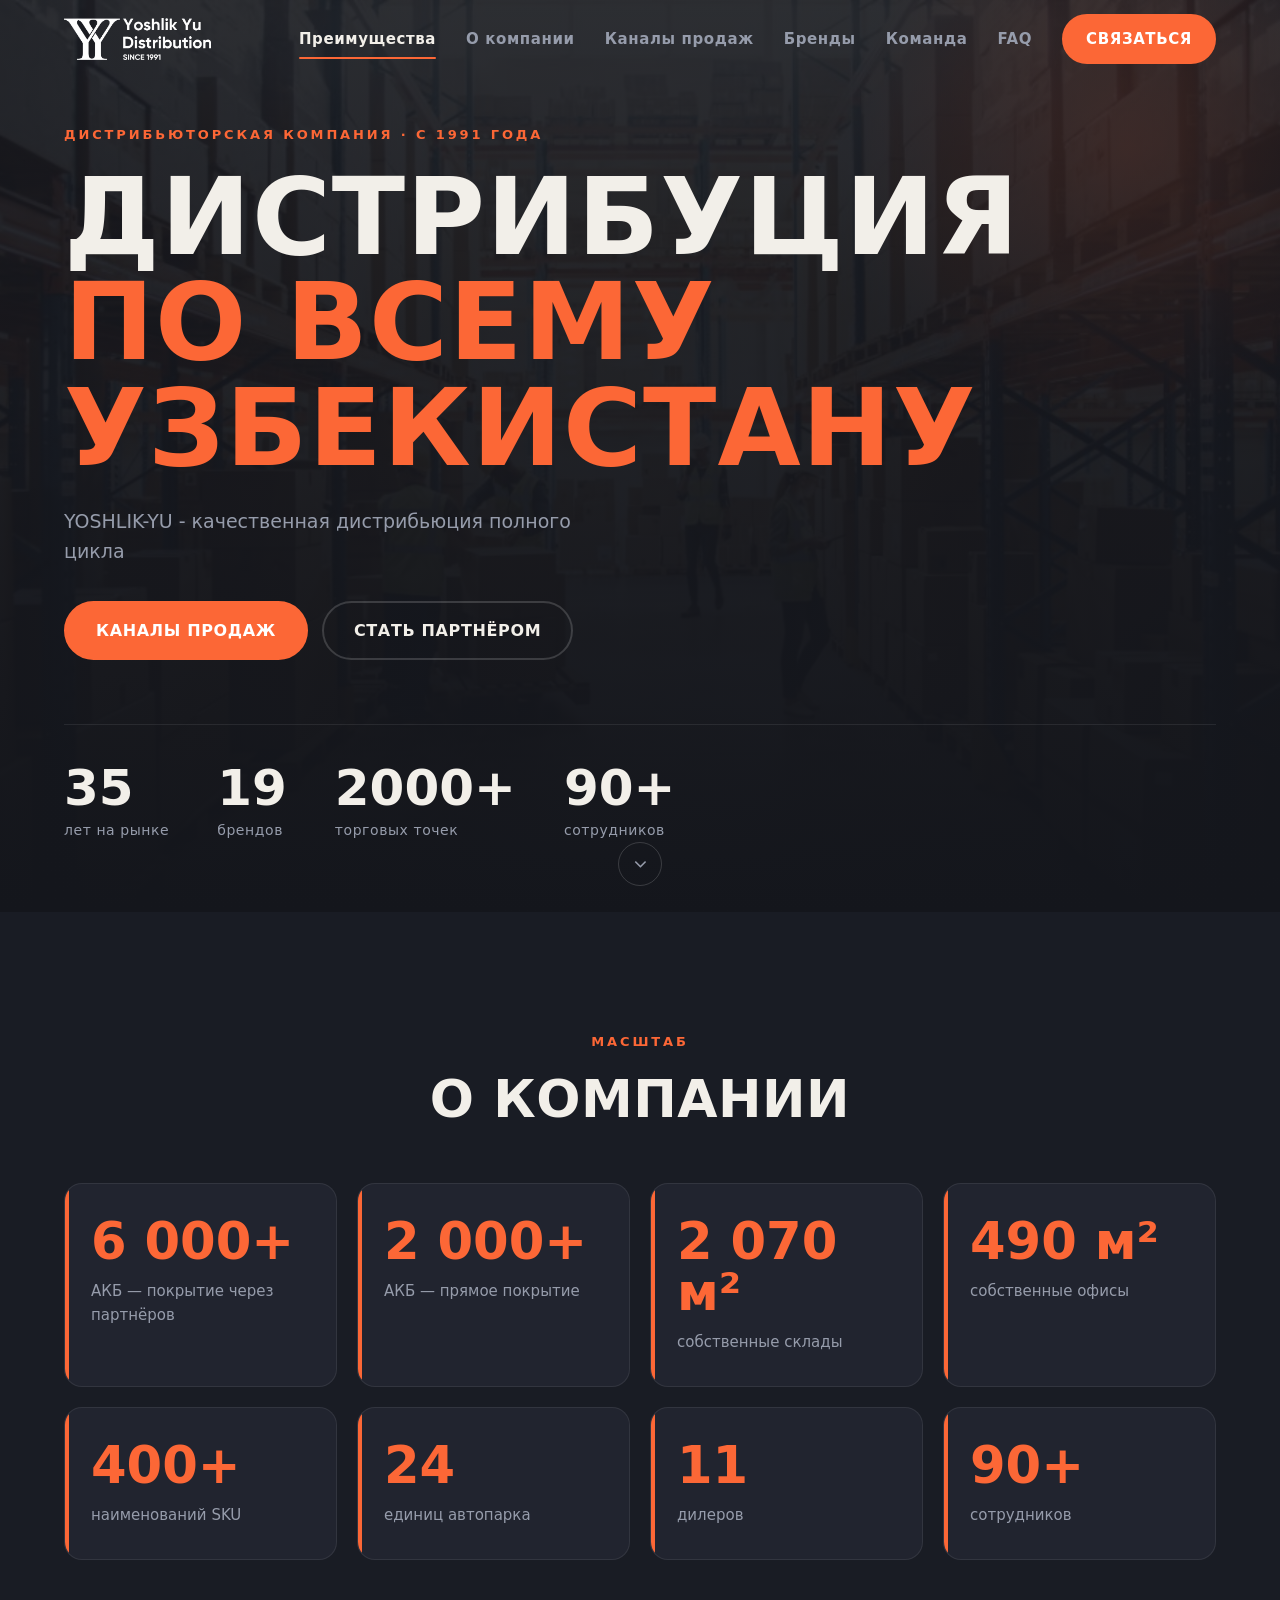
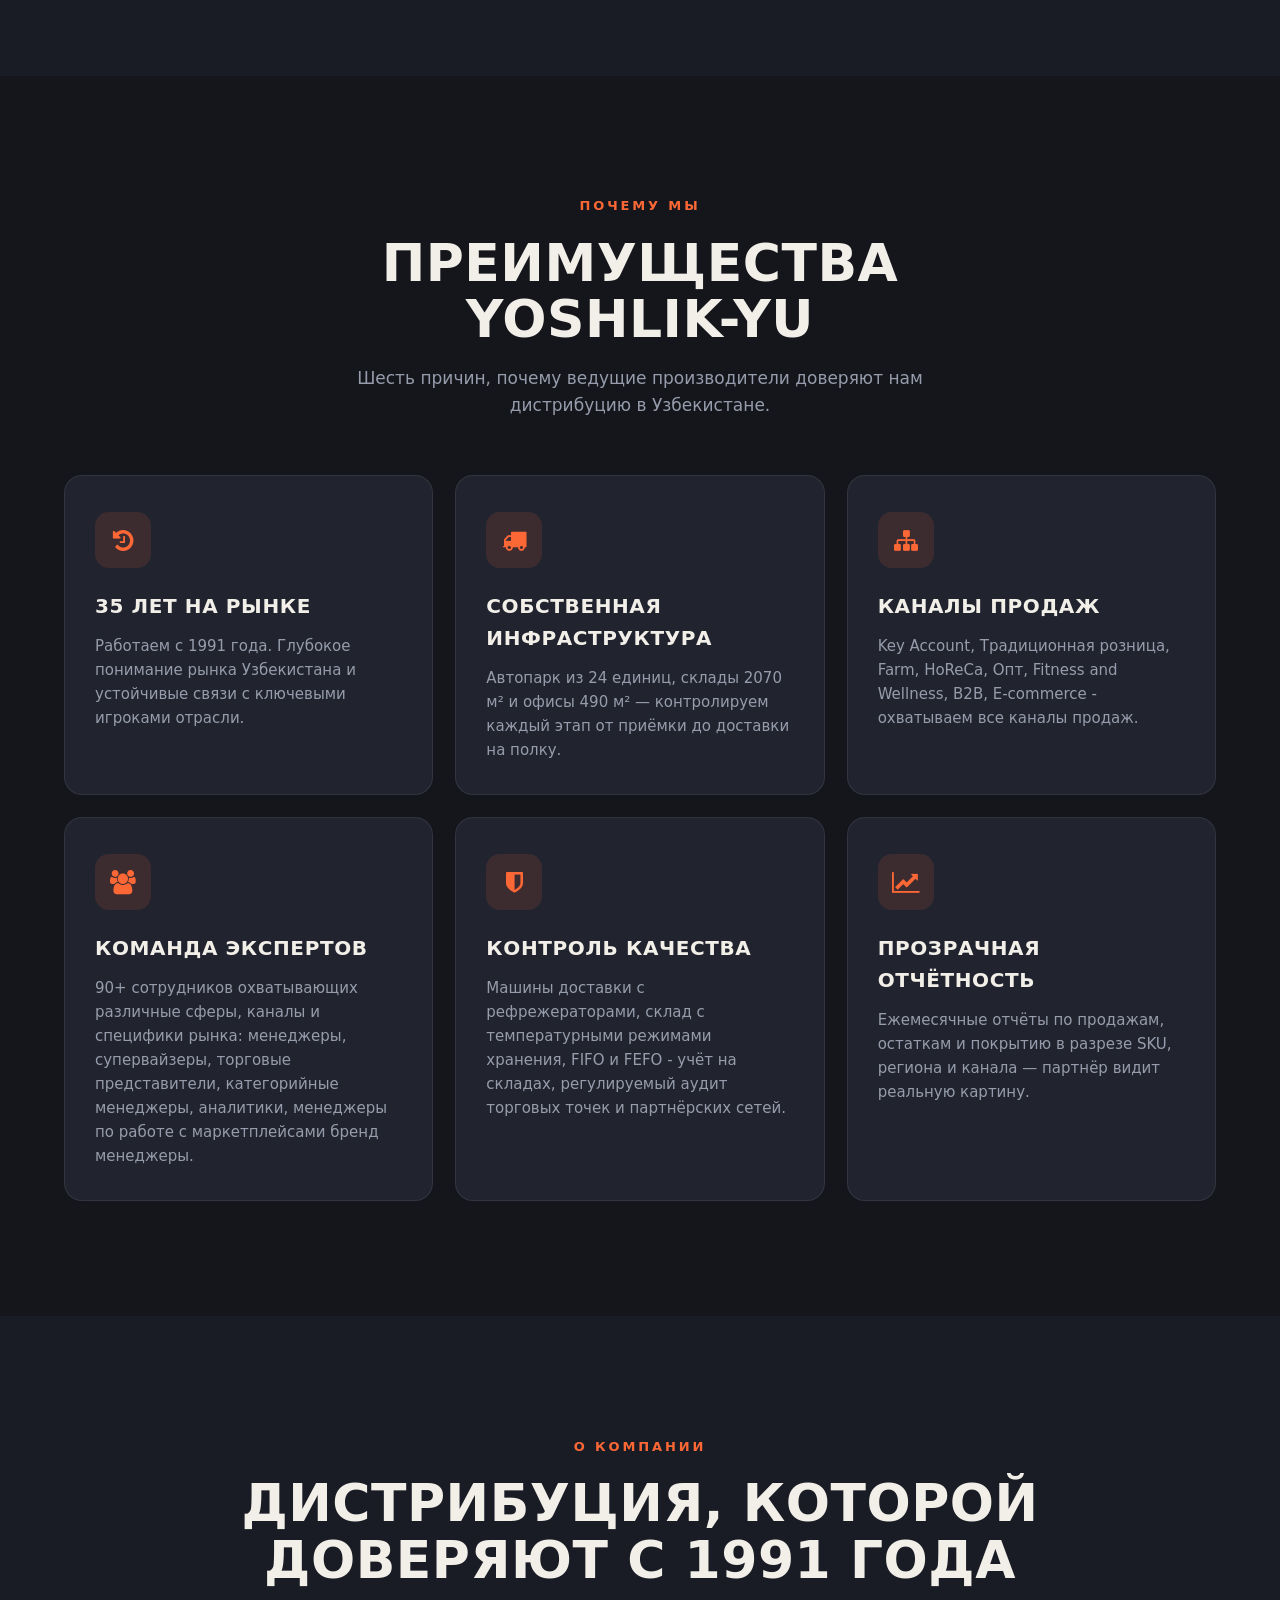
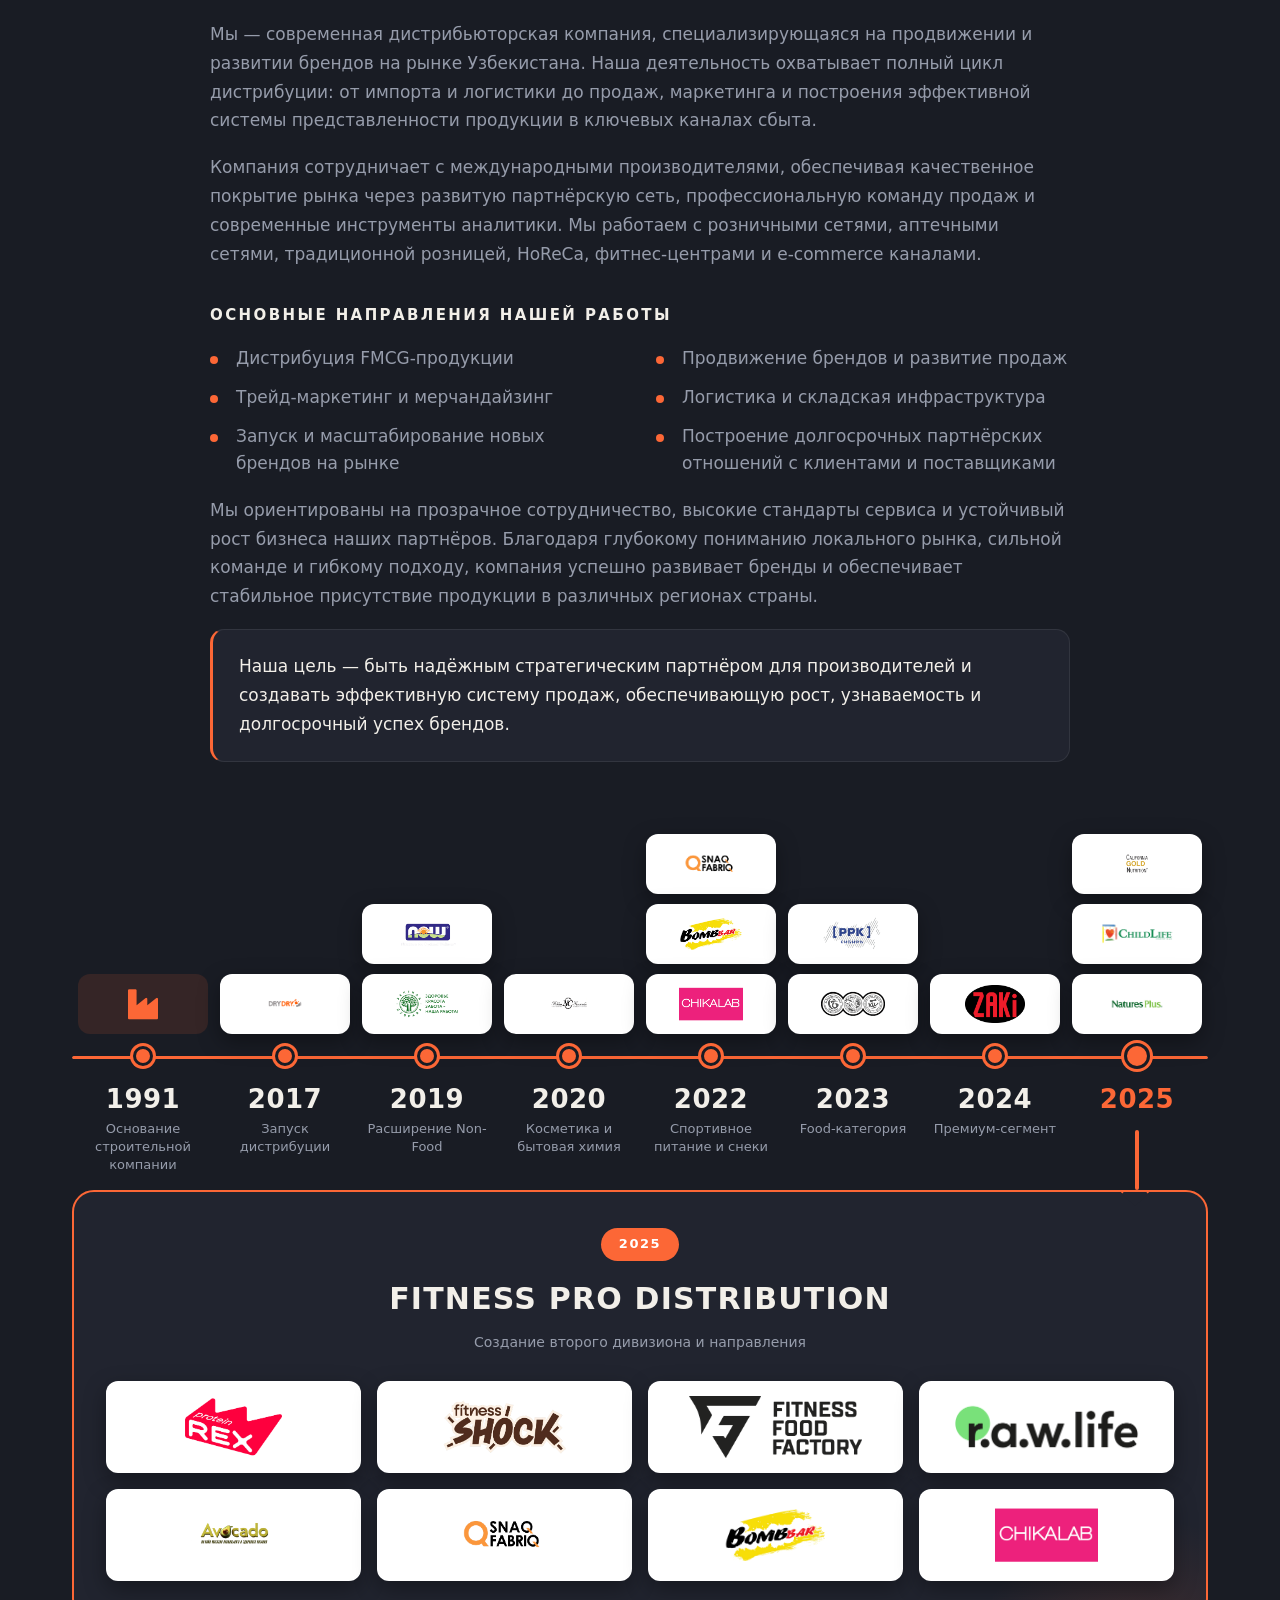
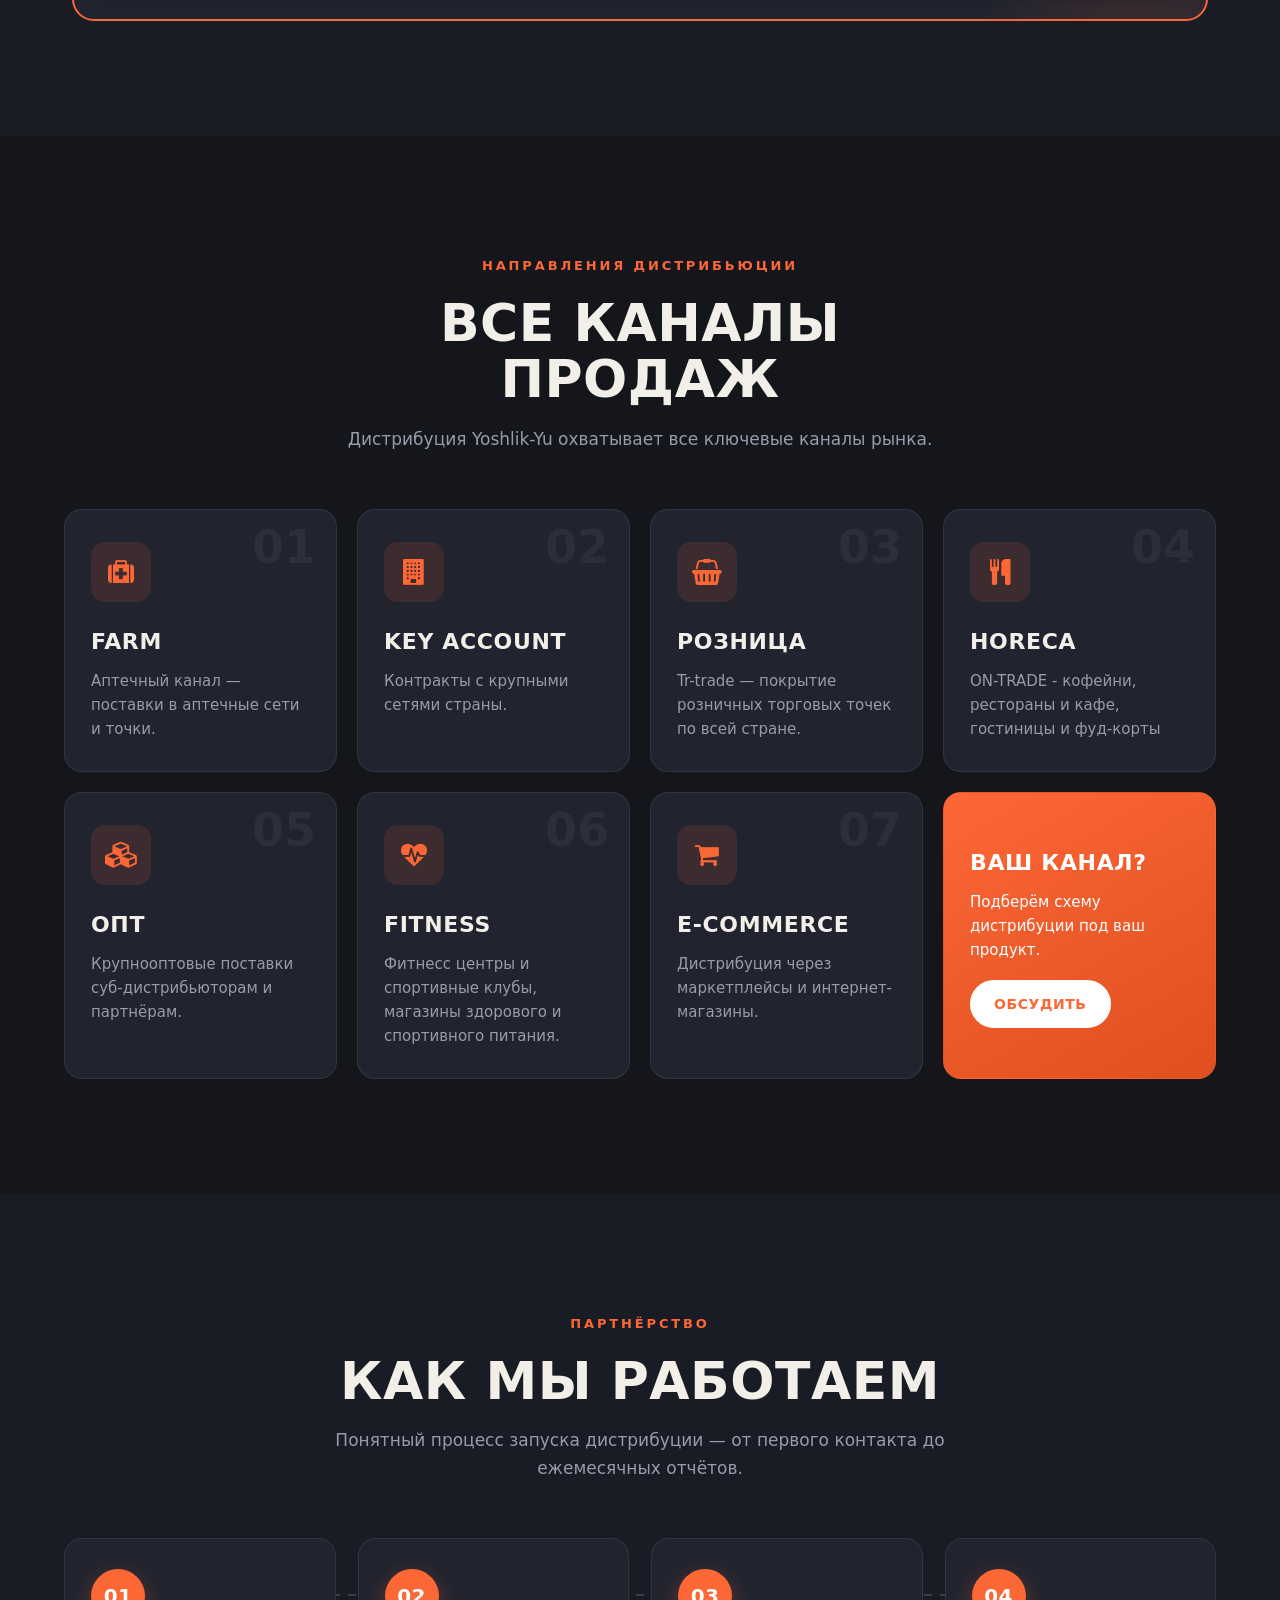
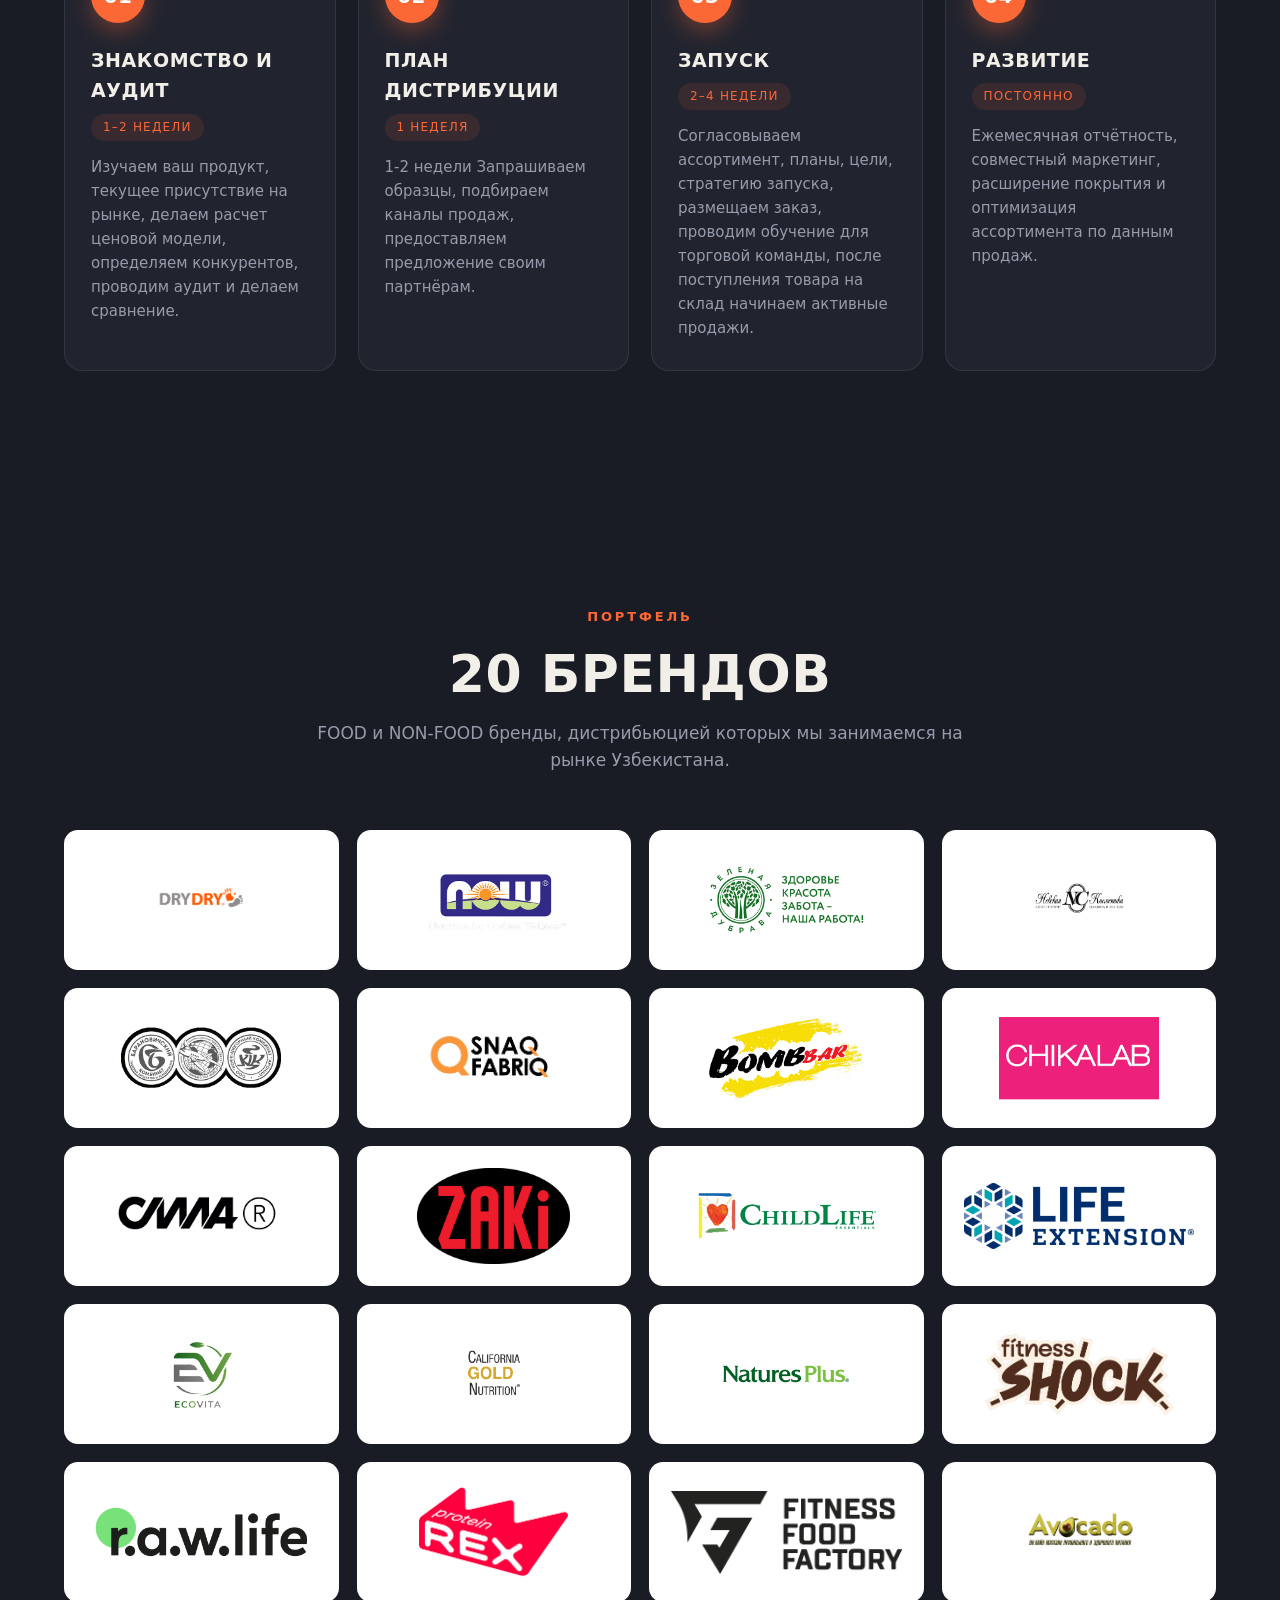
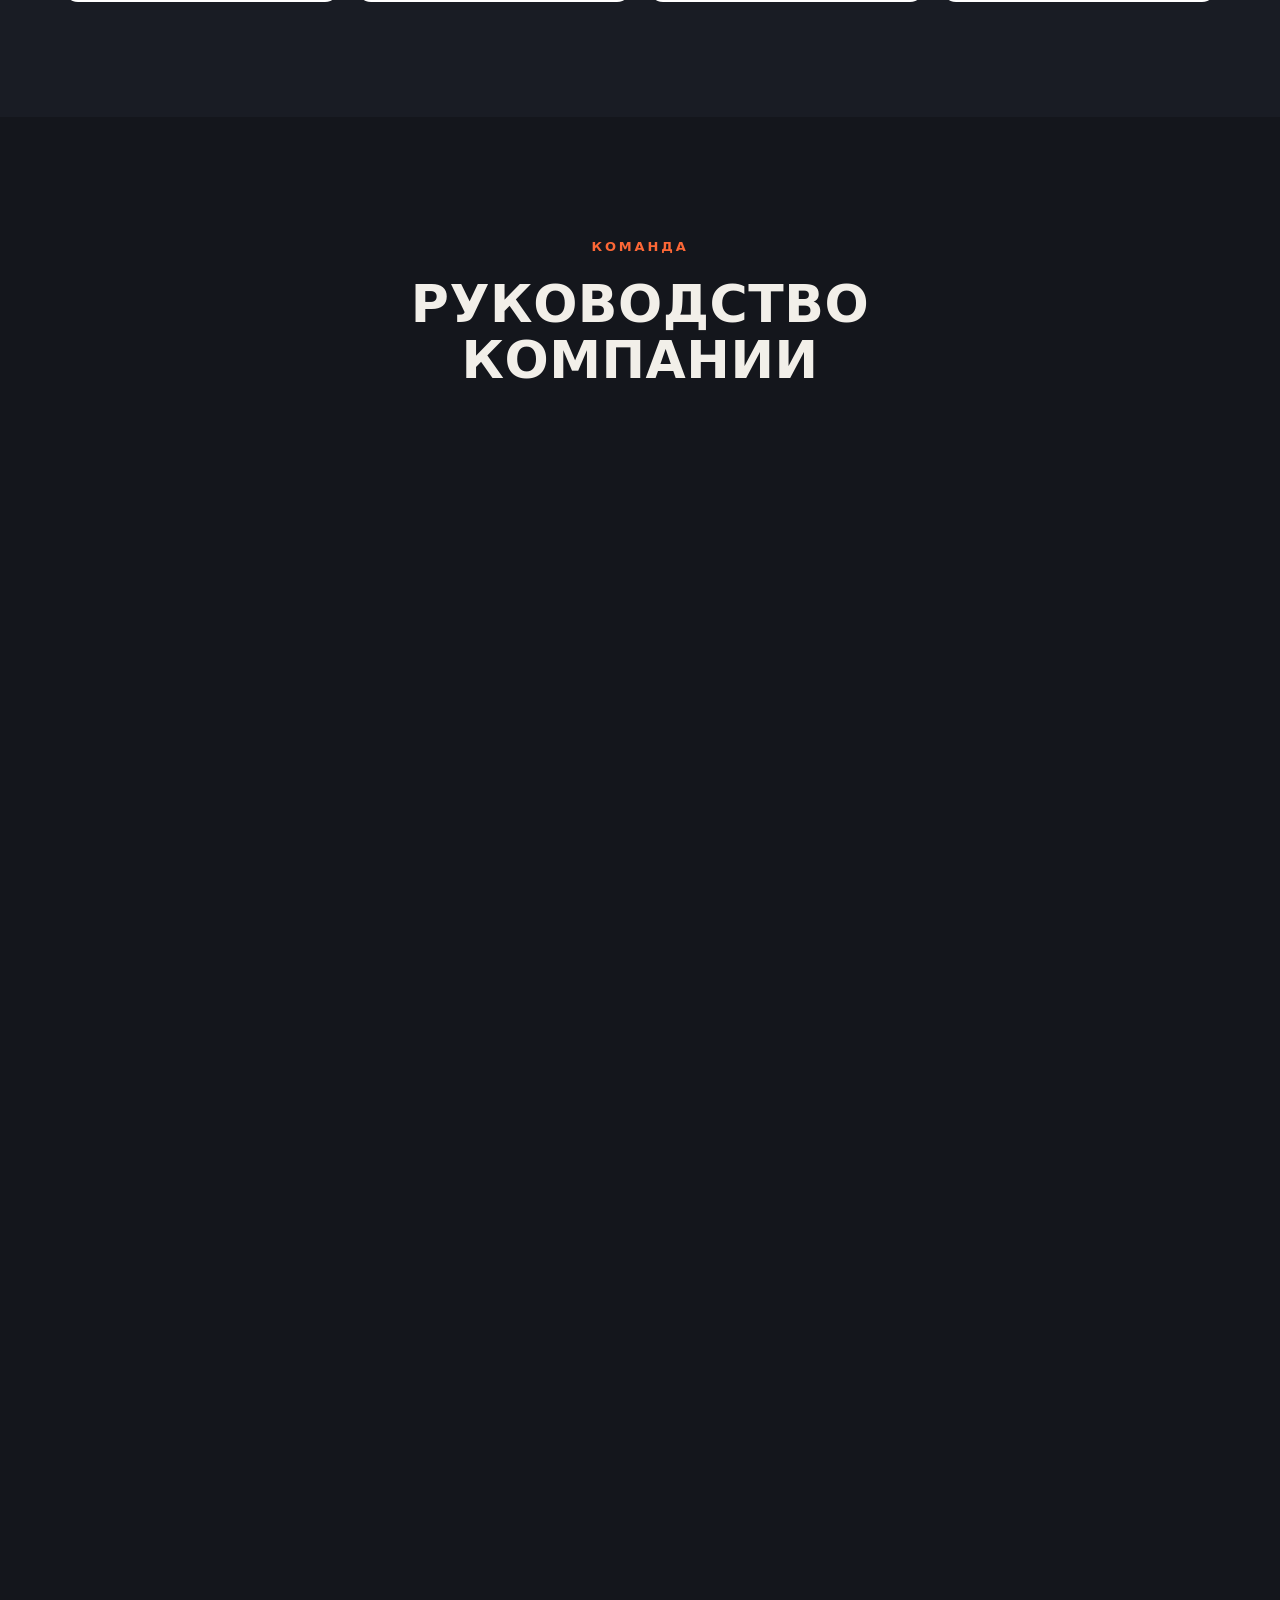
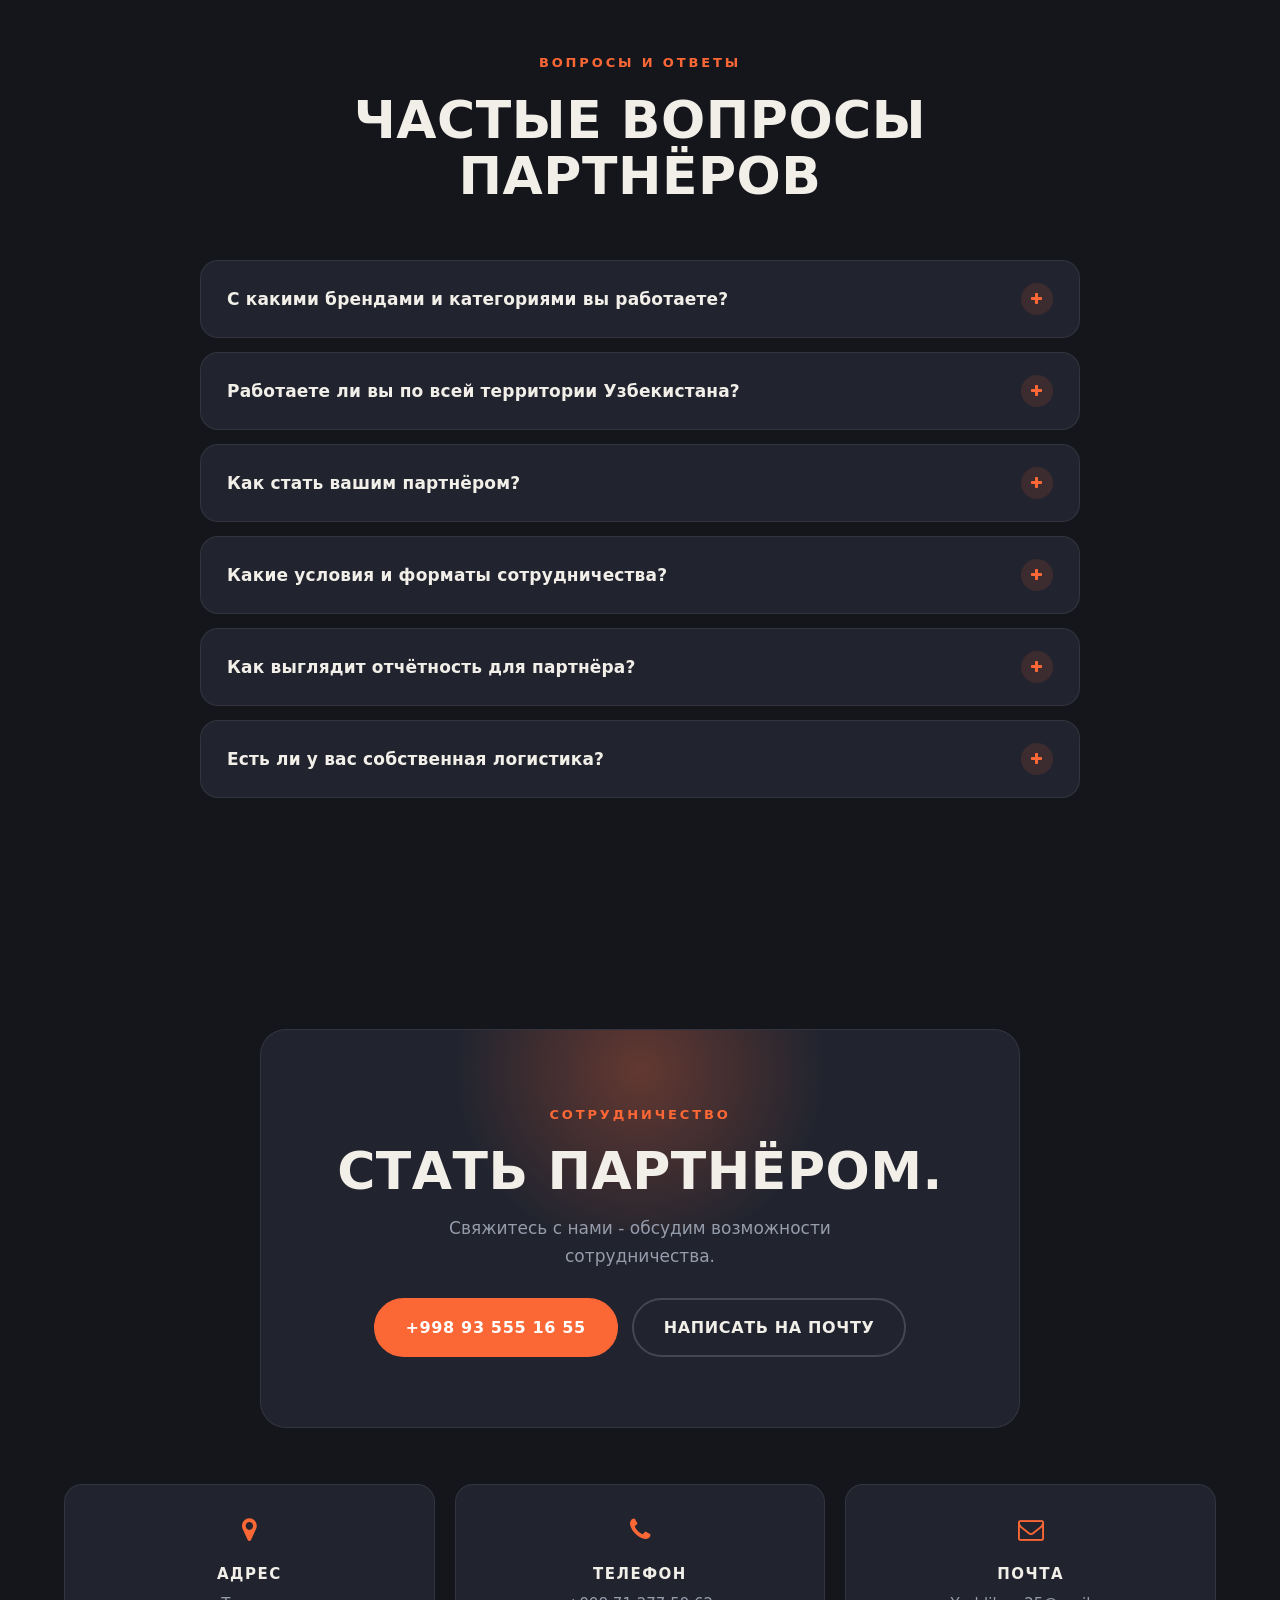
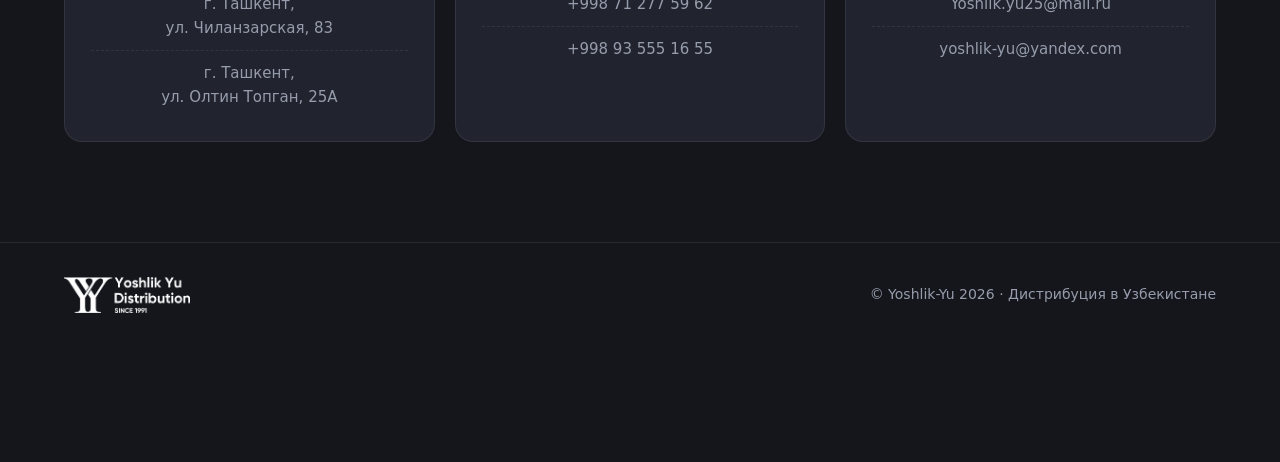
==== commit abba4373: "new design UI" ====
--- a/index.html
+++ b/index.html
@@ -50,8 +50,7 @@
           Дистрибуция<br /><span>по всему Узбекистану</span>
         </h1>
         <p class="alt-hero__lead">
-          Yoshlik-Yu — дистрибуция полного цикла: 19 брендов, 7 каналов продаж и
-          собственная логистика на рынке Республики Узбекистан.
+          YOSHLIK-YU - качественная дистрибьюция полного цикла
         </p>
         <div class="alt-hero__cta">
           <a class="alt-btn" href="#channels">Каналы продаж</a>
@@ -74,7 +73,7 @@
       <div class="alt-container">
         <div class="alt-head">
           <span class="alt-eyebrow">Масштаб</span>
-          <h2 class="alt-h2">Yoshlik-Yu в цифрах</h2>
+          <h2 class="alt-h2">О компании</h2>
         </div>
         <div class="alt-kpi-grid">
           <div class="alt-kpi alt-reveal">
@@ -118,7 +117,9 @@
       <div class="alt-container">
         <div class="alt-head">
           <span class="alt-eyebrow">Почему мы</span>
-          <h2 class="alt-h2">Преимущества Yoshlik-Yu</h2>
+          <h2 class="alt-h2">
+            Преимущества <span class="alt-nowrap">Yoshlik-Yu</span>
+          </h2>
           <p class="alt-head__sub">
             Шесть причин, почему ведущие производители доверяют нам дистрибуцию
             в Узбекистане.
@@ -135,7 +136,7 @@
           </article>
           <article class="alt-adv alt-reveal">
             <div class="alt-adv__icon"><i class="fa fa-truck"></i></div>
-            <h3>Собственная логистика</h3>
+            <h3>собственная инфраструктура</h3>
             <p>
               Автопарк из 24 единиц, склады 2070 м² и офисы 490 м² —
               контролируем каждый этап от приёмки до доставки на полку.
@@ -143,26 +144,29 @@
           </article>
           <article class="alt-adv alt-reveal">
             <div class="alt-adv__icon"><i class="fa fa-sitemap"></i></div>
-            <h3>Все 7 каналов продаж</h3>
-            <p>
-              Farm, Key Account, Розница, HoReCa, Опт, Fitness и E-commerce —
-              охватываем рынок полностью.
+            <h3>КАНАЛЫ ПРОДАЖ</h3>
+            <p>
+              Key Account, Традиционная розница, Farm, HoReCa, Опт, Fitness and
+              Wellness, B2B, E-commerce - охватываем все каналы продаж.
             </p>
           </article>
           <article class="alt-adv alt-reveal">
             <div class="alt-adv__icon"><i class="fa fa-users"></i></div>
             <h3>Команда экспертов</h3>
             <p>
-              90+ сотрудников: торговые представители, мерчендайзеры,
-              категорийные менеджеры и аналитики по каждому каналу.
+              90+ сотрудников охватывающих различные сферы, каналы и специфики
+              рынка: менеджеры, супервайзеры, торговые представители,
+              категорийные менеджеры, аналитики, менеджеры по работе с
+              маркетплейсами бренд менеджеры.
             </p>
           </article>
           <article class="alt-adv alt-reveal">
             <div class="alt-adv__icon"><i class="fa fa-shield"></i></div>
             <h3>Контроль качества</h3>
             <p>
-              Соблюдение температурного режима, FIFO-учёт на складах и
-              регулярный аудит торговых точек партнёрских сетей.
+              Машины доставки с рефрежераторами, склад с температурными режимами
+              хранения, FIFO и FEFO - учёт на складах, регулируемый аудит
+              торговых точек и партнёрских сетей.
             </p>
           </article>
           <article class="alt-adv alt-reveal">
@@ -183,17 +187,49 @@
         <div class="alt-about__intro alt-reveal">
           <span class="alt-eyebrow">О компании</span>
           <h2 class="alt-h2">Дистрибуция, которой доверяют с 1991 года</h2>
-          <p>
-            Мы — стабильно развивающаяся дистрибьюторская компания, которая
-            обеспечивает поставки востребованных товаров по всем каналам продаж
-            Республики Узбекистан. Собственные склады, автопарк и команда из 90+
-            специалистов позволяют контролировать каждый этап — от приёмки до
-            полки.
-          </p>
-          <p>
-            Сегодня в портфеле Yoshlik-Yu 19 брендов, а ежемесячное покрытие
-            превышает 2000 торговых точек напрямую и 6000 — через партнёров.
-          </p>
+          <div class="alt-about__body">
+            <p>
+              Мы — современная дистрибьюторская компания, специализирующаяся на
+              продвижении и развитии брендов на рынке Узбекистана. Наша
+              деятельность охватывает полный цикл дистрибуции: от импорта и
+              логистики до продаж, маркетинга и построения эффективной системы
+              представленности продукции в ключевых каналах сбыта.
+            </p>
+            <p>
+              Компания сотрудничает с международными производителями,
+              обеспечивая качественное покрытие рынка через развитую партнёрскую
+              сеть, профессиональную команду продаж и современные инструменты
+              аналитики. Мы работаем с розничными сетями, аптечными сетями,
+              традиционной розницей, HoReCa, фитнес-центрами и e-commerce
+              каналами.
+            </p>
+            <h3 class="alt-about__bodyhead">
+              Основные направления нашей работы
+            </h3>
+            <ul class="alt-about__list">
+              <li>Дистрибуция FMCG-продукции</li>
+              <li>Продвижение брендов и развитие продаж</li>
+              <li>Трейд-маркетинг и мерчандайзинг</li>
+              <li>Логистика и складская инфраструктура</li>
+              <li>Запуск и масштабирование новых брендов на рынке</li>
+              <li>
+                Построение долгосрочных партнёрских отношений с клиентами и
+                поставщиками
+              </li>
+            </ul>
+            <p>
+              Мы ориентированы на прозрачное сотрудничество, высокие стандарты
+              сервиса и устойчивый рост бизнеса наших партнёров. Благодаря
+              глубокому пониманию локального рынка, сильной команде и гибкому
+              подходу, компания успешно развивает бренды и обеспечивает
+              стабильное присутствие продукции в различных регионах страны.
+            </p>
+            <p class="alt-about__goal">
+              Наша цель — быть надёжным стратегическим партнёром для
+              производителей и создавать эффективную систему продаж,
+              обеспечивающую рост, узнаваемость и долгосрочный успех брендов.
+            </p>
+          </div>
         </div>
         <div class="alt-tl alt-reveal">
           <div class="alt-tl__line">
@@ -247,7 +283,7 @@
             </li>
             <li class="alt-tl__item" style="--tl-i: 3">
               <div class="alt-tl__logos">
-                <div class="alt-tl__card alt-tl__card--dark">
+                <div class="alt-tl__card ">
                   <img
                     loading="lazy"
                     src="assets/images/partners/6.png"
@@ -261,10 +297,10 @@
             </li>
             <li class="alt-tl__item" style="--tl-i: 4">
               <div class="alt-tl__logos">
-                <div class="alt-tl__card alt-tl__card--dark">
-                  <img
-                    loading="lazy"
-                    src="assets/images/partners/8.png"
+                <div class="alt-tl__card ">
+                  <img
+                    loading="lazy"
+                    src="assets/images/portfolio/SnaqFabriq2 - black.png"
                     alt="SNAQ FABRIQ"
                   />
                 </div>
@@ -313,8 +349,8 @@
                 <div class="alt-tl__card">
                   <img
                     loading="lazy"
-                    src="assets/images/partners/1.png"
-                    alt="AZTANO"
+                    src="assets/images/partners/11.png"
+                    alt="ZAKI"
                   />
                 </div>
               </div>
@@ -341,8 +377,8 @@
                 <div class="alt-tl__card">
                   <img
                     loading="lazy"
-                    src="assets/images/partners/11.png"
-                    alt="ZAKI"
+                    src="assets/images/partners/21.png"
+                    alt="Natures Plus"
                   />
                 </div>
               </div>
@@ -355,7 +391,7 @@
             <div class="alt-fdp">
               <div class="alt-fdp__head">
                 <span class="alt-fdp__badge">2025</span>
-                <h3 class="alt-fdp__title">Fitness Distribution Pro</h3>
+                <h3 class="alt-fdp__title">Fitness Pro Distribution</h3>
                 <p class="alt-fdp__subtitle">
                   Создание второго дивизиона и направления
                 </p>
@@ -396,10 +432,10 @@
                     alt="Avocado"
                   />
                 </div>
-                <div class="alt-tl__card alt-tl__card--dark" style="--tl-i: 5">
-                  <img
-                    loading="lazy"
-                    src="assets/images/partners/8.png"
+                <div class="alt-tl__card " style="--tl-i: 5">
+                  <img
+                    loading="lazy"
+                    src="assets/images/portfolio/SnaqFabriq2 - black.png"
                     alt="SNAQ FABRIQ"
                   />
                 </div>
@@ -428,11 +464,10 @@
     <section class="alt-section alt-channels" id="channels">
       <div class="alt-container">
         <div class="alt-head">
-          <span class="alt-eyebrow">Главное направление</span>
-          <h2 class="alt-h2">7 каналов продаж</h2>
+          <span class="alt-eyebrow">НАПРАВЛЕНИЯ ДИСТРИБЬЮЦИИ</span>
+          <h2 class="alt-h2">ВСЕ КАНАЛЫ ПРОДАЖ</h2>
           <p class="alt-head__sub">
-            Дистрибуция Yoshlik-Yu охватывает все ключевые каналы рынка — от
-            аптек до маркетплейсов.
+            Дистрибуция Yoshlik-Yu охватывает все ключевые каналы рынка.
           </p>
         </div>
         <div class="alt-channels__grid">
@@ -446,7 +481,7 @@
             <span class="alt-channel__no">02</span>
             <div class="alt-channel__icon"><i class="fa fa-building"></i></div>
             <h3>Key Account</h3>
-            <p>Прямые контракты с крупнейшими торговыми сетями страны.</p>
+            <p>Контракты с крупными сетями страны.</p>
           </article>
           <article class="alt-channel alt-reveal">
             <span class="alt-channel__no">03</span>
@@ -460,19 +495,22 @@
             <span class="alt-channel__no">04</span>
             <div class="alt-channel__icon"><i class="fa fa-cutlery"></i></div>
             <h3>HoReCa</h3>
-            <p>On-trade — снабжение отелей, ресторанов и кафе.</p>
+            <p>ON-TRADE - кофейни, рестораны и кафе, гостиницы и фуд-корты</p>
           </article>
           <article class="alt-channel alt-reveal">
             <span class="alt-channel__no">05</span>
             <div class="alt-channel__icon"><i class="fa fa-cubes"></i></div>
             <h3>Опт</h3>
-            <p>Крупнооптовые поставки дистрибьюторам и партнёрам.</p>
+            <p>Крупнооптовые поставки суб-дистрибьюторам и партнёрам.</p>
           </article>
           <article class="alt-channel alt-reveal">
             <span class="alt-channel__no">06</span>
             <div class="alt-channel__icon"><i class="fa fa-heartbeat"></i></div>
             <h3>Fitness</h3>
-            <p>Спортивное питание для клубов, студий и магазинов.</p>
+            <p>
+              Фитнесс центры и спортивные клубы, магазины здорового и
+              спортивного питания.
+            </p>
           </article>
           <article class="alt-channel alt-reveal">
             <span class="alt-channel__no">07</span>
@@ -508,8 +546,9 @@
             <h3>Знакомство и аудит</h3>
             <span class="alt-step__time">1–2 недели</span>
             <p>
-              Изучаем ваш продукт, текущее присутствие на рынке и потенциал
-              категории. Согласовываем цели и KPI.
+              Изучаем ваш продукт, текущее присутствие на рынке, делаем расчет
+              ценовой модели, определяем конкурентов, проводим аудит и делаем
+              сравнение.
             </p>
           </article>
           <article class="alt-step alt-reveal">
@@ -517,8 +556,8 @@
             <h3>План дистрибуции</h3>
             <span class="alt-step__time">1 неделя</span>
             <p>
-              Подбираем каналы продаж, регионы покрытия и торговую политику.
-              Фиксируем ассортимент и условия.
+              1-2 недели Запрашиваем образцы, подбираем каналы продаж,
+              предоставляем предложение своим партнёрам.
             </p>
           </article>
           <article class="alt-step alt-reveal">
@@ -526,8 +565,9 @@
             <h3>Запуск</h3>
             <span class="alt-step__time">2–4 недели</span>
             <p>
-              Заводим SKU в IT-системы, обучаем торговую команду, размещаем
-              остатки на складах и начинаем активные продажи.
+              Согласовываем ассортимент, планы, цели, стратегию запуска,
+              размещаем заказ, проводим обучение для торговой команды, после
+              поступления товара на склад начинаем активные продажи.
             </p>
           </article>
           <article class="alt-step alt-reveal">
@@ -548,146 +588,76 @@
       <div class="alt-container">
         <div class="alt-head">
           <span class="alt-eyebrow">Портфель</span>
-          <h2 class="alt-h2">19 брендов в дистрибуции</h2>
+          <h2 class="alt-h2">20 брендов</h2>
           <p class="alt-head__sub">
-            Food и Non-Food бренды, которые мы представляем на рынке
+            FOOD и NON-FOOD бренды, дистрибьюцией которых мы занимаемся на рынке
             Узбекистана.
           </p>
         </div>
+        <!-- TODO: swap each href="#contact" for the brand's official site once provided. -->
         <div class="alt-brands__grid">
-          <div class="alt-brand alt-reveal">
-            <img
-              loading="lazy"
-              src="assets/images/partners/1.png"
-              alt="AZTANO"
-            />
-          </div>
-          <div class="alt-brand alt-reveal">
-            <img
-              loading="lazy"
-              src="assets/images/partners/2.png"
-              alt="BombBar"
-            />
-          </div>
-          <div class="alt-brand alt-reveal">
-            <img
-              loading="lazy"
-              src="assets/images/partners/3.png"
-              alt="CHIKALAB"
-            />
-          </div>
-          <div class="alt-brand alt-reveal">
-            <img
-              loading="lazy"
-              src="assets/images/partners/4.png"
-              alt="DRY DRY"
-            />
-          </div>
-          <div class="alt-brand alt-reveal">
-            <img
-              loading="lazy"
-              src="assets/images/partners/5.png"
-              alt="Пищевые комбинаты"
-            />
-          </div>
-          <div class="alt-brand alt-brand--dark alt-reveal">
-            <img
-              loading="lazy"
-              src="assets/images/partners/6.png"
-              alt="Невская Косметика"
-            />
-          </div>
-          <div class="alt-brand alt-reveal">
-            <img
-              loading="lazy"
-              src="assets/images/partners/7.png"
-              alt="NOW Foods"
-            />
-          </div>
-          <div class="alt-brand alt-brand--dark alt-reveal">
-            <img
-              loading="lazy"
-              src="assets/images/partners/8.png"
-              alt="SNAQ FABRIQ"
-            />
-          </div>
-          <div class="alt-brand alt-reveal">
-            <img
-              loading="lazy"
-              src="assets/images/partners/9.png"
-              alt="Зеленая Дубрава"
-            />
-          </div>
-          <div class="alt-brand alt-reveal">
-            <img
-              loading="lazy"
-              src="assets/images/partners/10.png"
-              alt="РРК Сибирь"
-            />
-          </div>
-          <div class="alt-brand alt-reveal">
-            <img
-              loading="lazy"
-              src="assets/images/partners/11.png"
-              alt="ZAKI"
-            />
-          </div>
-          <div class="alt-brand alt-reveal">
-            <img
-              loading="lazy"
-              src="assets/images/partners/12.png"
-              alt="Avocado"
-            />
-          </div>
-          <div class="alt-brand alt-reveal">
-            <img
-              loading="lazy"
-              src="assets/images/partners/13.png"
-              alt="Fitness Food Factory"
-            />
-          </div>
-          <div class="alt-brand alt-reveal">
-            <img
-              loading="lazy"
-              src="assets/images/partners/14.png"
-              alt="r.a.w.life"
-            />
-          </div>
-          <div class="alt-brand alt-reveal">
-            <img
-              loading="lazy"
-              src="assets/images/partners/15.png"
-              alt="ECOVITA"
-            />
-          </div>
-          <div class="alt-brand alt-reveal">
-            <img
-              loading="lazy"
-              src="assets/images/partners/16.png"
-              alt="ChildLife Essentials"
-            />
-          </div>
-          <div class="alt-brand alt-reveal">
-            <img
-              loading="lazy"
-              src="assets/images/partners/17.png"
-              alt="fitness SHOCK"
-            />
-          </div>
-          <div class="alt-brand alt-reveal">
-            <img
-              loading="lazy"
-              src="assets/images/partners/18.png"
-              alt="protein REX"
-            />
-          </div>
-          <div class="alt-brand alt-reveal">
-            <img
-              loading="lazy"
-              src="assets/images/partners/19.png"
-              alt="California Gold Nutrition"
-            />
-          </div>
+          <a class="alt-brand alt-reveal" href="#contact" title="DRY DRY">
+            <img loading="lazy" src="assets/images/partners/4.png" alt="DRY DRY" />
+          </a>
+          <a class="alt-brand alt-reveal" href="#contact" title="NOW Foods">
+            <img loading="lazy" src="assets/images/partners/7.png" alt="NOW Foods" />
+          </a>
+          <a class="alt-brand alt-reveal" href="#contact" title="Зеленая Дубрава">
+            <img loading="lazy" src="assets/images/partners/9.png" alt="Зеленая Дубрава" />
+          </a>
+          <a class="alt-brand alt-reveal" href="#contact" title="Невская Косметика">
+            <img loading="lazy" src="assets/images/partners/6.png" alt="Невская Косметика" />
+          </a>
+          <a class="alt-brand alt-reveal" href="#contact" title="Пищевые комбинаты">
+            <img loading="lazy" src="assets/images/partners/5.png" alt="Пищевые комбинаты" />
+          </a>
+          <a class="alt-brand alt-reveal" href="#contact" title="SNAQ FABRIQ">
+            <img loading="lazy" src="assets/images/portfolio/SnaqFabriq2 - black.png" alt="SNAQ FABRIQ" />
+          </a>
+          <a class="alt-brand alt-reveal" href="#contact" title="BombBar">
+            <img loading="lazy" src="assets/images/partners/2.png" alt="BombBar" />
+          </a>
+          <a class="alt-brand alt-reveal" href="#contact" title="CHIKALAB">
+            <img loading="lazy" src="assets/images/partners/3.png" alt="CHIKALAB" />
+          </a>
+          <a class="alt-brand alt-reveal" href="#contact" title="CCC4">
+            <img loading="lazy" src="assets/images/partners/20.png" alt="CCC4" />
+          </a>
+          <a class="alt-brand alt-reveal" href="#contact" title="ZAKI">
+            <img loading="lazy" src="assets/images/partners/11.png" alt="ZAKI" />
+          </a>
+          <a class="alt-brand alt-reveal" href="#contact" title="ChildLife Essentials">
+            <img loading="lazy" src="assets/images/partners/16.png" alt="ChildLife Essentials" />
+          </a>
+          <a class="alt-brand alt-reveal" href="#contact" title="Life Extension">
+            <img loading="lazy" src="assets/images/portfolio/life-extension.png" alt="Life Extension" />
+          </a>
+          <a class="alt-brand alt-reveal" href="#contact" title="ECOVITA">
+            <img loading="lazy" src="assets/images/partners/15.png" alt="ECOVITA" />
+          </a>
+          <a class="alt-brand alt-reveal" href="#contact" title="California Gold Nutrition">
+            <img loading="lazy" src="assets/images/partners/19.png" alt="California Gold Nutrition" />
+          </a>
+
+          <a class="alt-brand alt-reveal" href="#contact" title="Natures Plus">
+            <img loading="lazy" src="assets/images/partners/21.png" alt="Natures Plus" />
+          </a>
+         <a class="alt-brand alt-reveal" href="#contact" title="fitness SHOCK">
+            <img loading="lazy" src="assets/images/partners/17.png" alt="fitness SHOCK" />
+          </a>
+         <a class="alt-brand alt-reveal" href="#contact" title="r.a.w.life">
+            <img loading="lazy" src="assets/images/partners/14.png" alt="r.a.w.life" />
+          </a>
+        <a class="alt-brand alt-reveal" href="#contact" title="protein REX">
+            <img loading="lazy" src="assets/images/partners/18.png" alt="protein REX" />
+          </a>
+        <a class="alt-brand alt-reveal" href="#contact" title="Fitness Food Factory">
+            <img loading="lazy" src="assets/images/partners/13.png" alt="Fitness Food Factory" />
+          </a>
+        <a class="alt-brand alt-reveal" href="#contact" title="Avocado">
+            <img loading="lazy" src="assets/images/partners/12.png" alt="Avocado" />
+          </a>
+         
         </div>
       </div>
     </section>
@@ -754,6 +724,50 @@
             <span class="alt-member__role">Руководитель отдела продаж</span>
             <a class="alt-member__contact" href="tel:+998936780603"
               >+998 93 678 06 03</a
+            >
+          </article>
+          <article class="alt-member alt-reveal">
+            <div class="alt-member__photo">
+              <img
+                loading="lazy"
+                src="assets/images/team/Javoxir.jpg"
+                alt="Мавланкулов Джавохир"
+              />
+            </div>
+            <h3>Мавланкулов Джавохир</h3>
+            <span class="alt-member__role">Менеджер NON FOOD направления</span>
+            <a class="alt-member__contact" href="tel:+998909753700"
+              >+998 90 975 37 00</a
+            >
+          </article>
+          <article class="alt-member alt-reveal">
+            <div class="alt-member__photo">
+              <img
+                loading="lazy"
+                src="assets/images/team/Anvar2.png"
+                alt="Гафуров Анвар"
+              />
+            </div>
+            <h3>Гафуров Анвар</h3>
+            <span class="alt-member__role">Менеджер FOOD направления</span>
+            <a class="alt-member__contact" href="tel:+998909180911"
+              >+998 90 918 09 11</a
+            >
+          </article>
+          <article class="alt-member alt-reveal">
+            <div class="alt-member__photo">
+              <img
+                loading="lazy"
+                src="assets/images/team/Vladimir.png"
+                alt="Ким Владимир"
+              />
+            </div>
+            <h3>Ким Владимир</h3>
+            <span class="alt-member__role">
+              Менеджер по работе с ключевыми клиентами
+            </span>
+            <a class="alt-member__contact" href="tel:+998909981192"
+              >+998 90 998 11 92</a
             >
           </article>
         </div>
@@ -855,14 +869,13 @@
       <div class="alt-container">
         <div class="alt-cta alt-reveal">
           <span class="alt-eyebrow">Сотрудничество</span>
-          <h2 class="alt-h2">Готовы обсудить дистрибуцию вашего бренда?</h2>
-          <p>
-            Свяжитесь с нами — подберём оптимальные каналы продаж и схему
-            покрытия для вашего продукта.
-          </p>
+          <h2 class="alt-h2">Стать партнёром.</h2>
+          <p>Свяжитесь с нами - обсудим возможности сотрудничества.</p>
           <div class="alt-hero__cta">
-            <a class="alt-btn" href="tel:+998712775962">+998 71 277 59 62</a>
-            <a class="alt-btn alt-btn--ghost" href="mailto:Yoshlik.yu25@mail.ru"
+            <a class="alt-btn" href="tel:+998712775962">+998 93 555 16 55</a>
+            <a
+              class="alt-btn alt-btn--ghost"
+              href="mailto:yoshlik-yu@yandex.com"
               >Написать на почту</a
             >
           </div>
@@ -872,16 +885,23 @@
             <i class="fa fa-map-marker"></i>
             <h4>Адрес</h4>
             <p>г. Ташкент,<br />ул. Чиланзарская, 83</p>
+            <p>г. Ташкент,<br />ул. Олтин Топган, 25А</p>
           </div>
           <div class="alt-contact__card alt-reveal">
             <i class="fa fa-phone"></i>
             <h4>Телефон</h4>
-            <p>+998 71 277 59 62</p>
+            <p><a href="tel:+998712775962">+998 71 277 59 62</a></p>
+            <p><a href="tel:+998935551655">+998 93 555 16 55</a></p>
           </div>
           <div class="alt-contact__card alt-reveal">
             <i class="fa fa-envelope-o"></i>
             <h4>Почта</h4>
-            <p>Yoshlik.yu25@mail.ru</p>
+            <p>
+              <a href="mailto:Yoshlik.yu25@mail.ru">Yoshlik.yu25@mail.ru</a>
+            </p>
+            <p>
+              <a href="mailto:yoshlik-yu@yandex.com">yoshlik-yu@yandex.com</a>
+            </p>
           </div>
         </div>
       </div>
--- a/assets/css/alternative.css
+++ b/assets/css/alternative.css
@@ -77,6 +77,10 @@
   text-transform: uppercase;
 }
 
+.alt-nowrap {
+  white-space: nowrap;
+}
+
 .alt-section {
   padding: clamp(70px, 9vw, 120px) 0;
   scroll-margin-top: 78px;
@@ -420,14 +424,69 @@
 }
 
 .alt-about__intro {
-  max-width: 760px;
+  max-width: 860px;
   margin: 0 auto 64px;
   text-align: center;
 }
 
-.alt-about__intro p {
+.alt-about__body {
+  margin-top: 32px;
+  text-align: left;
+}
+
+.alt-about__body p {
   margin-top: 18px;
   color: var(--muted);
+  line-height: 1.7;
+}
+
+.alt-about__body p:first-child {
+  margin-top: 0;
+}
+
+.alt-about__bodyhead {
+  margin-top: 34px;
+  font-size: 15px;
+  font-weight: 700;
+  letter-spacing: 0.16em;
+  text-transform: uppercase;
+  color: var(--text);
+}
+
+.alt-about__list {
+  margin-top: 18px;
+  padding: 0;
+  list-style: none;
+  display: grid;
+  grid-template-columns: repeat(2, 1fr);
+  gap: 12px 32px;
+}
+
+.alt-about__list li {
+  position: relative;
+  padding-left: 26px;
+  color: var(--muted);
+}
+
+.alt-about__list li::before {
+  content: "";
+  position: absolute;
+  left: 0;
+  top: 11px;
+  width: 8px;
+  height: 8px;
+  border-radius: 50%;
+  background: var(--accent);
+}
+
+.alt-about__goal {
+  margin-top: 24px;
+  padding: 22px 26px;
+  background: var(--surface);
+  border: 1px solid var(--line);
+  border-left: 3px solid var(--accent);
+  border-radius: 14px;
+  color: var(--text) !important;
 }
 
 /* ---- channels ------------------------------------------------------------- */
@@ -529,23 +588,49 @@
 
 .alt-brands__grid {
   display: grid;
-  grid-template-columns: repeat(6, 1fr);
-  gap: 16px;
+  grid-template-columns: repeat(4, 1fr);
+  gap: 18px;
 }
 
 .alt-brand {
+  position: relative;
   display: flex;
   align-items: center;
   justify-content: center;
-  height: 104px;
-  padding: 18px;
+  height: 140px;
+  padding: 22px;
   background: #fff;
   border-radius: 14px;
-  transition: transform 0.2s ease;
+  overflow: hidden;
+  transition:
+    transform 0.25s cubic-bezier(0.34, 1.56, 0.64, 1),
+    box-shadow 0.25s ease;
+  text-decoration: none;
+}
+
+.alt-brand::after {
+  content: "";
+  position: absolute;
+  inset: 0;
+  border-radius: 14px;
+  box-shadow: inset 0 0 0 0 var(--accent);
+  transition: box-shadow 0.25s ease;
+  pointer-events: none;
 }
 
 .alt-brand:hover {
-  transform: translateY(-4px) scale(1.03);
+  transform: translateY(-6px) scale(1.05);
+  box-shadow: 0 16px 36px rgba(0, 0, 0, 0.22);
+  text-decoration: none;
+}
+
+.alt-brand:hover::after {
+  box-shadow: inset 0 0 0 2px var(--accent);
+}
+
+.alt-brand:active {
+  transform: translateY(-2px) scale(1.01);
+  transition-duration: 0.1s;
 }
 
 .alt-brand--dark {
@@ -556,16 +641,23 @@
   max-height: 100%;
   width: auto;
   object-fit: contain;
+  transition: transform 0.25s cubic-bezier(0.34, 1.56, 0.64, 1);
+}
+
+.alt-brand:hover img {
+  transform: scale(1.12);
 }
 
 /* ---- team ----------------------------------------------------------------- */
 .alt-team__grid {
-  display: grid;
-  grid-template-columns: repeat(4, 1fr);
+  display: flex;
+  flex-wrap: wrap;
+  justify-content: center;
   gap: 22px;
 }
 
 .alt-member {
+  flex: 0 0 calc((100% - 66px) / 4);
   background: var(--surface);
   border: 1px solid var(--line);
   border-radius: var(--radius);
@@ -696,6 +788,21 @@
 .alt-contact__card p {
   color: var(--muted);
   font-size: 15px;
+}
+
+.alt-contact__card p + p {
+  margin-top: 10px;
+  padding-top: 10px;
+  border-top: 1px dashed var(--line);
+}
+
+.alt-contact__card a {
+  color: var(--muted);
+  transition: color 0.2s ease;
+}
+
+.alt-contact__card a:hover {
+  color: var(--accent);
 }
 
 /* ---- footer --------------------------------------------------------------- */
@@ -1276,11 +1383,11 @@
   }
 
   .alt-brands__grid {
-    grid-template-columns: repeat(4, 1fr);
-  }
-
-  .alt-team__grid {
-    grid-template-columns: repeat(2, 1fr);
+    grid-template-columns: repeat(3, 1fr);
+  }
+
+  .alt-member {
+    flex: 0 0 calc((100% - 22px) / 2);
   }
 
   .alt-about__intro {
@@ -1335,10 +1442,21 @@
 
   .alt-kpi-grid,
   .alt-channels__grid,
-  .alt-team__grid,
   .alt-adv__grid,
   .alt-process__grid {
     grid-template-columns: 1fr;
+  }
+
+  .alt-member {
+    flex: 0 0 100%;
+  }
+
+  .alt-about__list {
+    grid-template-columns: 1fr;
+  }
+
+  .alt-about__goal {
+    padding: 18px 20px;
   }
 
   .alt-tl {
@@ -1427,7 +1545,7 @@
   }
 
   .alt-brands__grid {
-    grid-template-columns: repeat(3, 1fr);
+    grid-template-columns: repeat(2, 1fr);
   }
 
   .alt-contact__grid {
@@ -1453,6 +1571,78 @@
 
   .alt-tl__year {
     font-size: 22px;
+  }
+}
+
+/* ---- lightbox ------------------------------------------------------------- */
+.alt-lightbox {
+  position: fixed;
+  inset: 0;
+  z-index: 1000;
+  background: rgba(0, 0, 0, 0);
+  display: flex;
+  align-items: center;
+  justify-content: center;
+  opacity: 0;
+  transition: opacity 0.2s ease;
+  backdrop-filter: blur(0px);
+}
+
+.alt-lightbox.is-open {
+  background: rgba(0, 0, 0, 0.7);
+  opacity: 1;
+  backdrop-filter: blur(4px);
+}
+
+.alt-lightbox__content {
+  position: relative;
+  max-width: 90vw;
+  max-height: 90vh;
+  background: #fff;
+  border-radius: 16px;
+  padding: 32px;
+  box-shadow: 0 24px 64px rgba(0, 0, 0, 0.4);
+  animation: alt-lightbox-zoom 0.3s cubic-bezier(0.34, 1.56, 0.64, 1);
+  display: flex;
+  align-items: center;
+  justify-content: center;
+}
+
+.alt-lightbox__content img {
+  max-width: 100%;
+  max-height: calc(90vh - 96px);
+  object-fit: contain;
+}
+
+.alt-lightbox__close {
+  position: absolute;
+  top: -40px;
+  right: 0;
+  width: 36px;
+  height: 36px;
+  background: none;
+  border: none;
+  color: #fff;
+  font-size: 32px;
+  cursor: pointer;
+  display: flex;
+  align-items: center;
+  justify-content: center;
+  transition: color 0.2s ease;
+}
+
+.alt-lightbox__close:hover {
+  color: var(--accent);
+}
+
+@keyframes alt-lightbox-zoom {
+  from {
+    opacity: 0;
+    transform: scale(0.8);
+  }
+  to {
+    opacity: 1;
+    transform: scale(1);
   }
 }
 
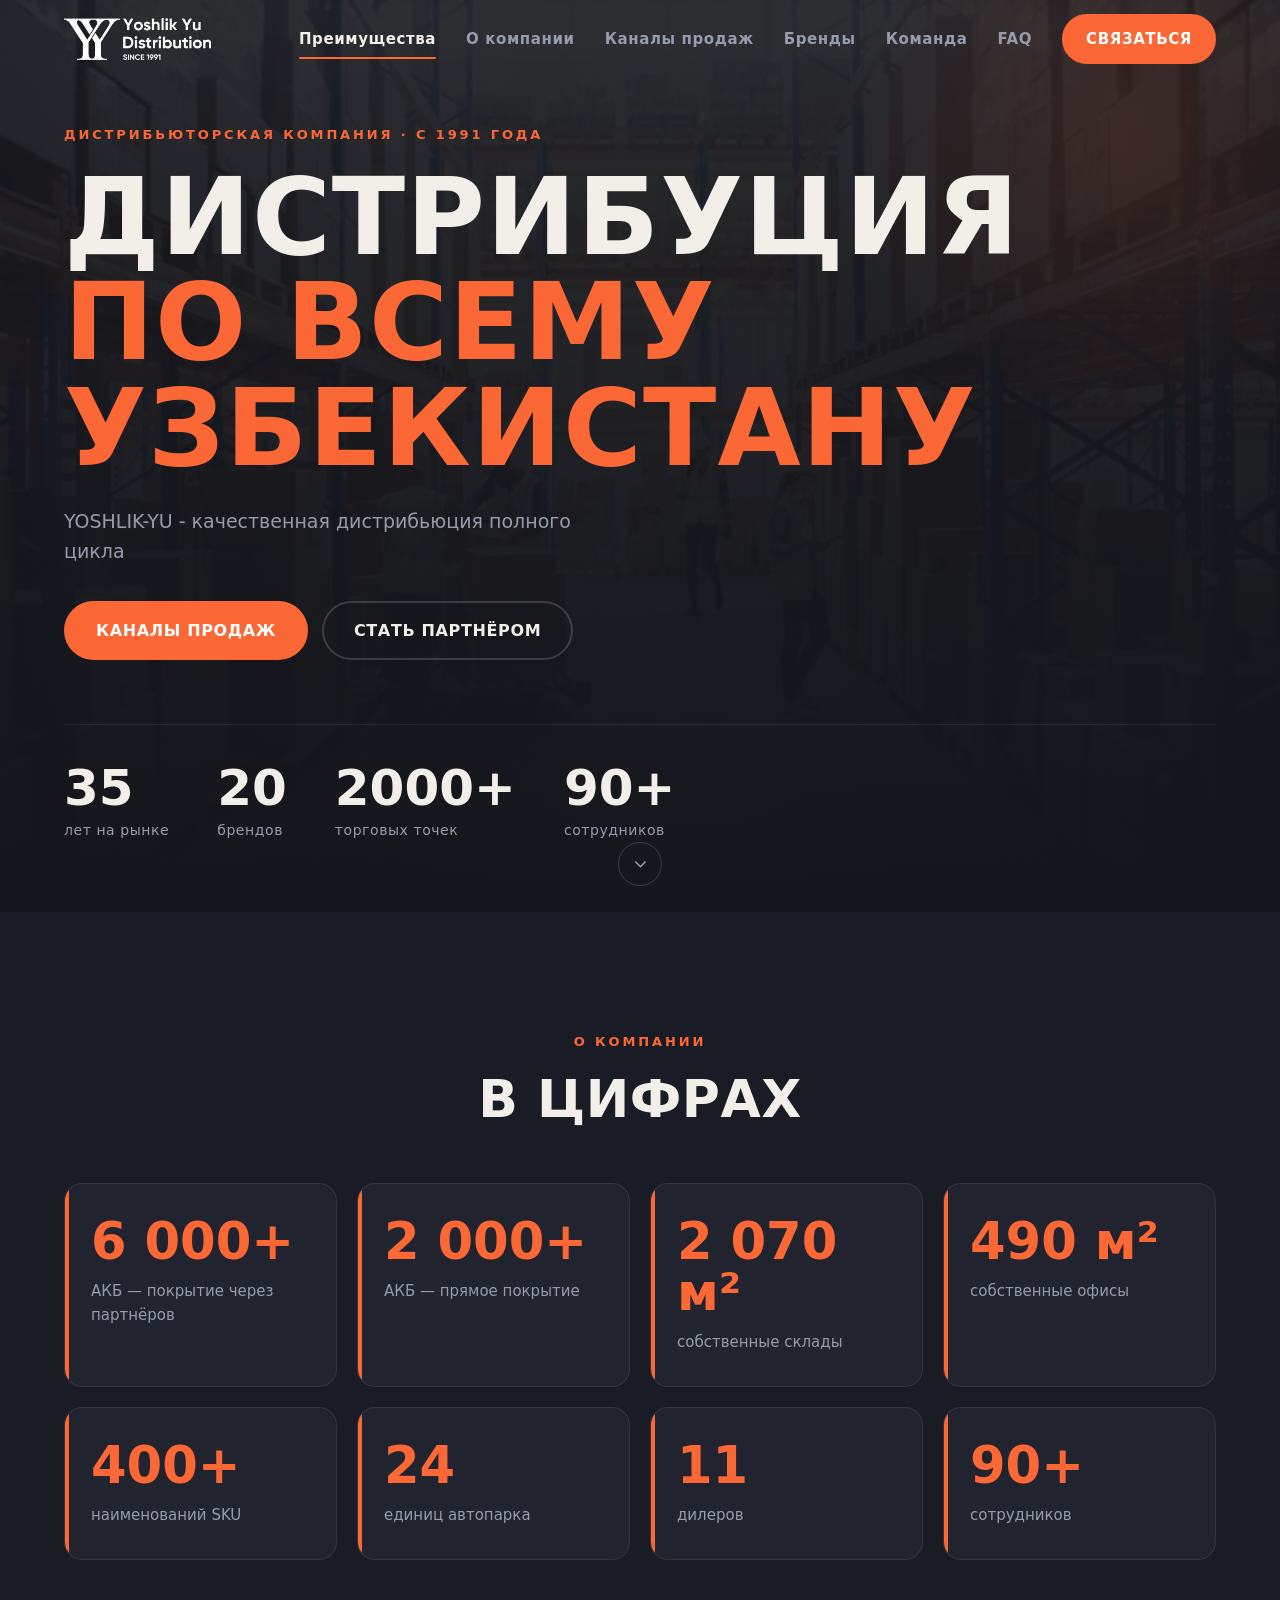
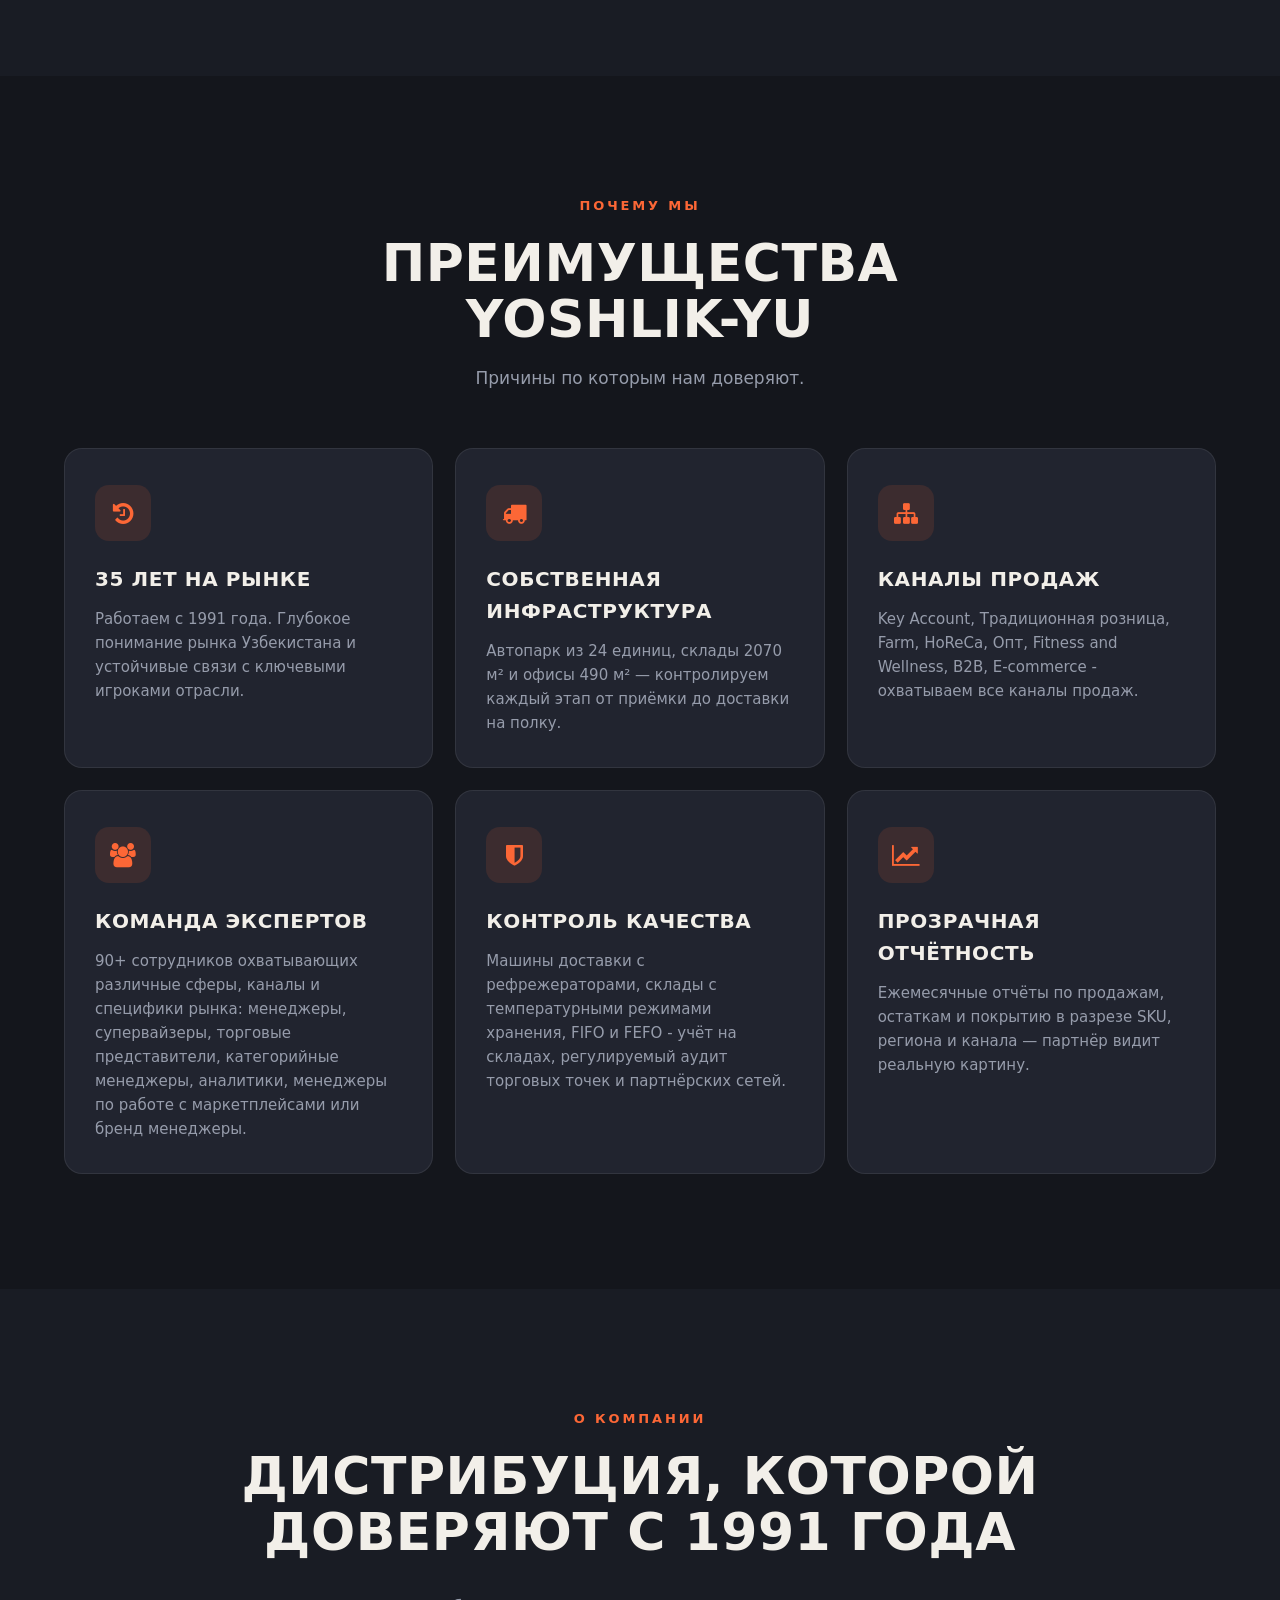
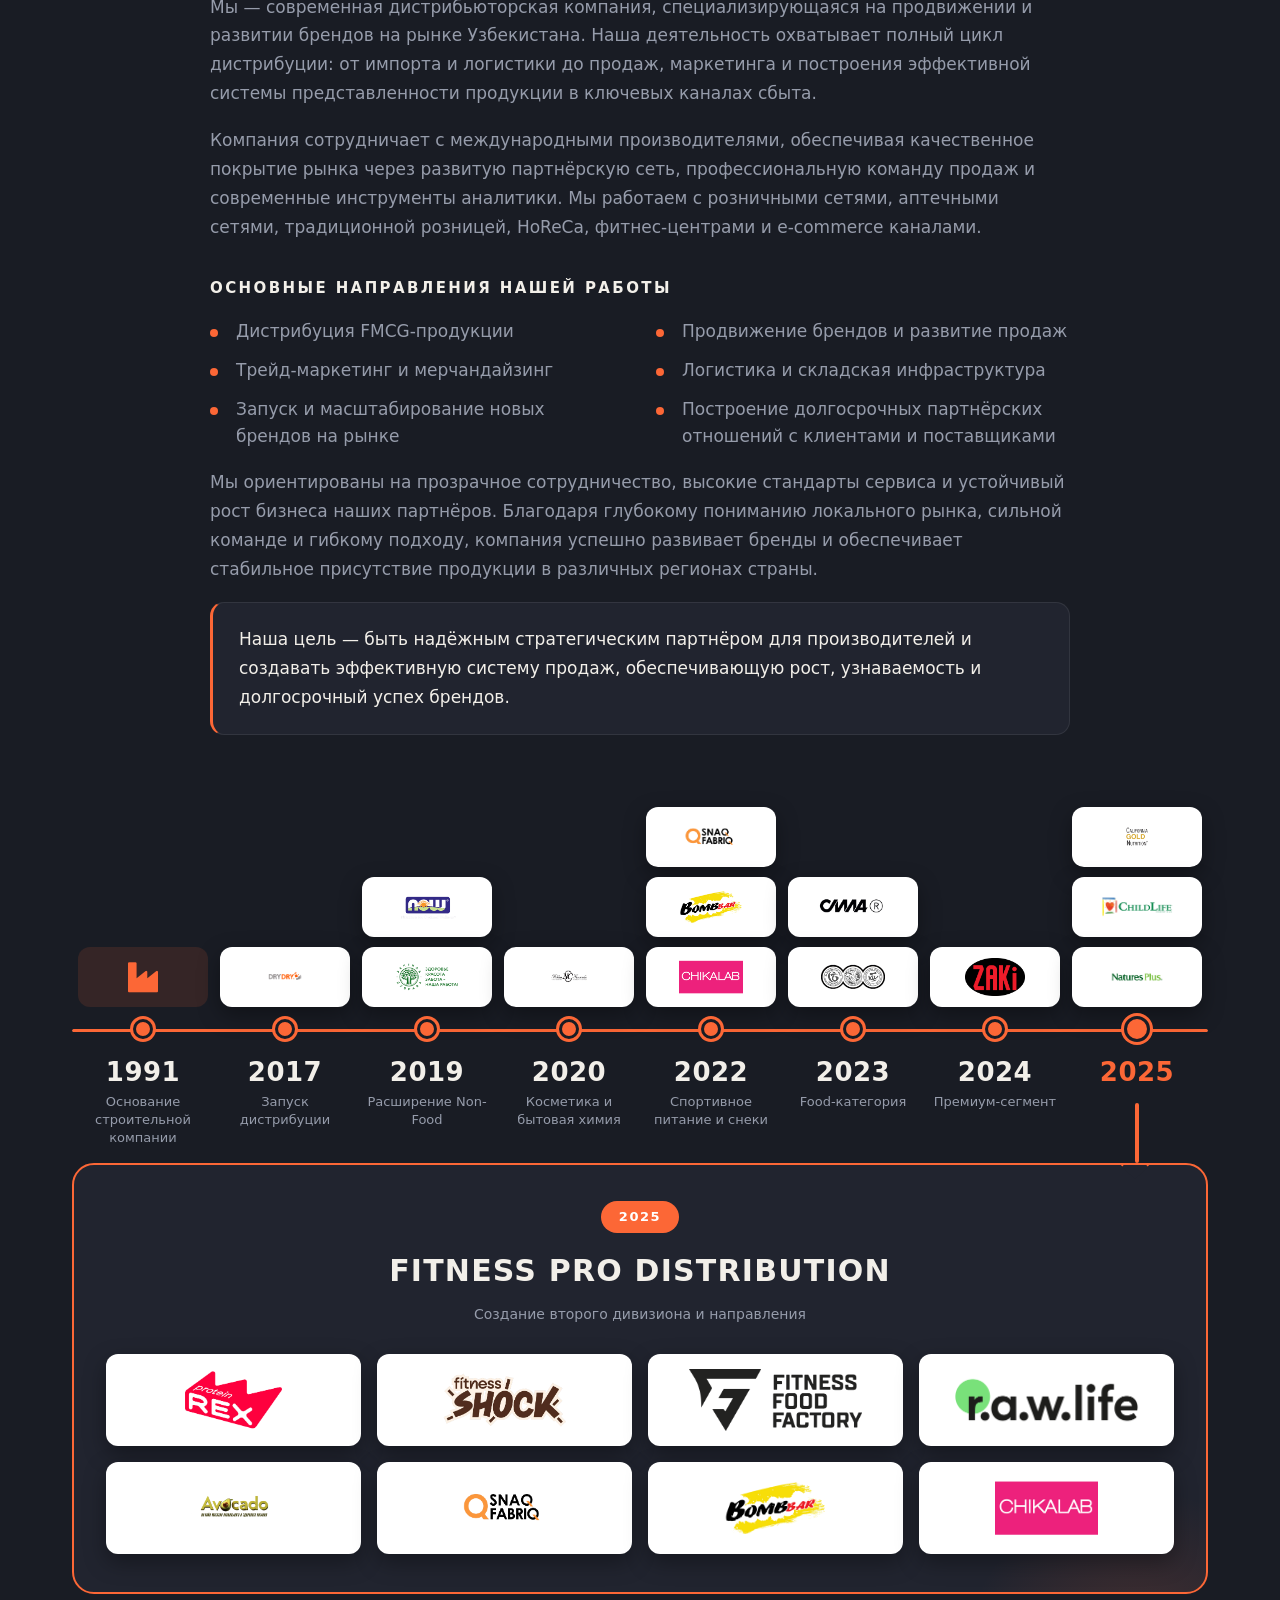
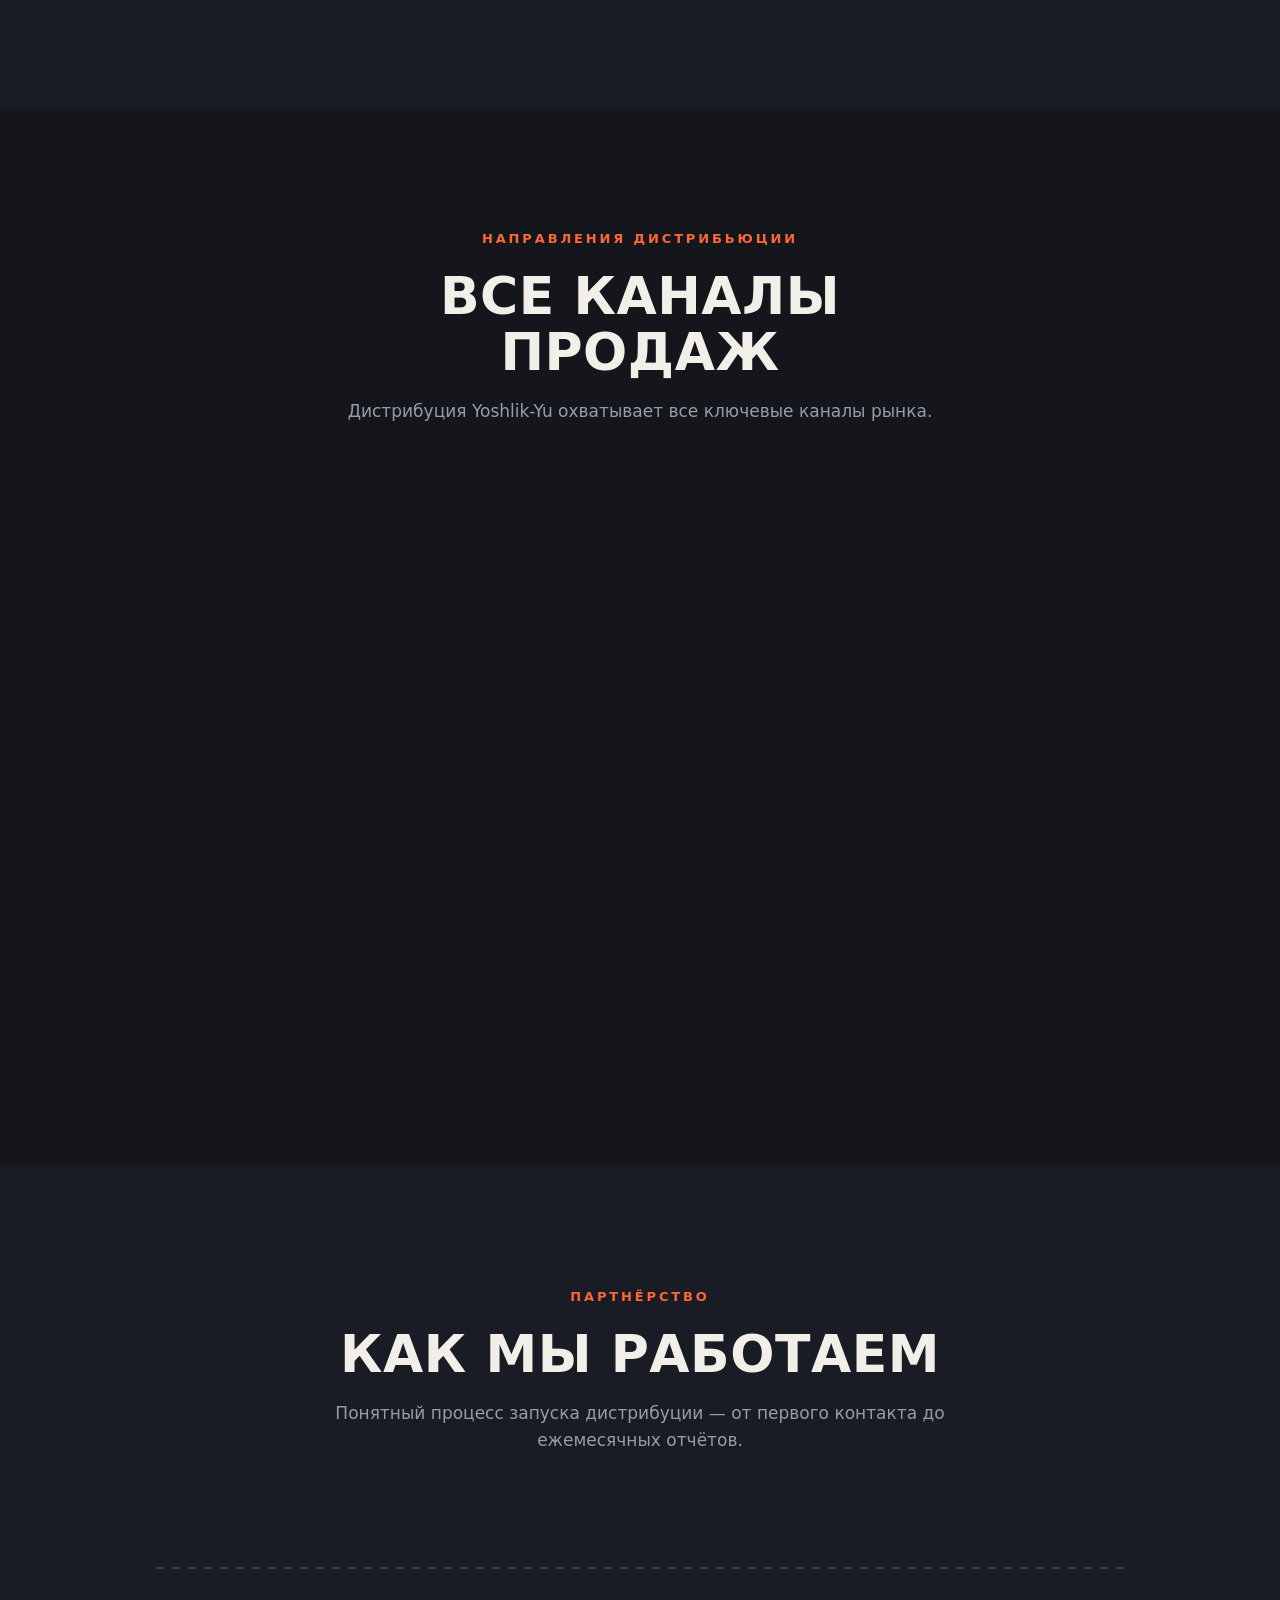
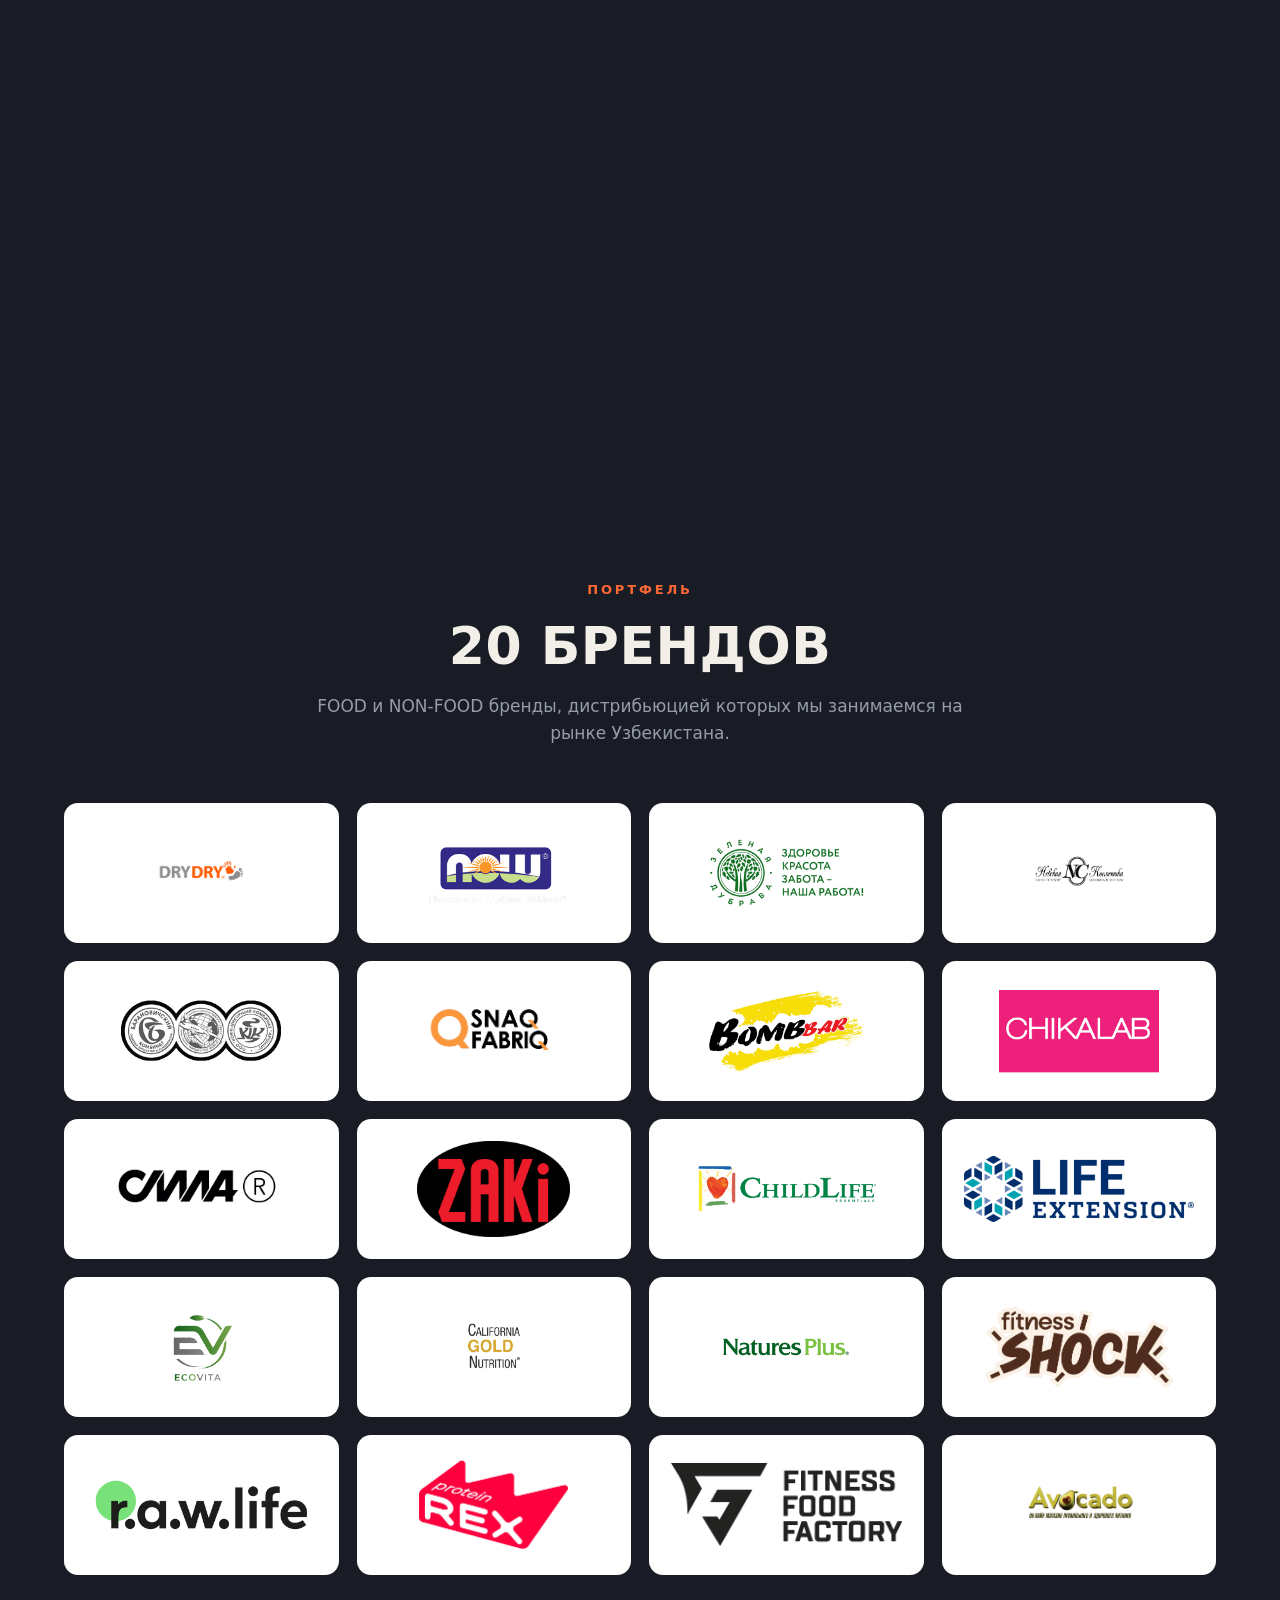
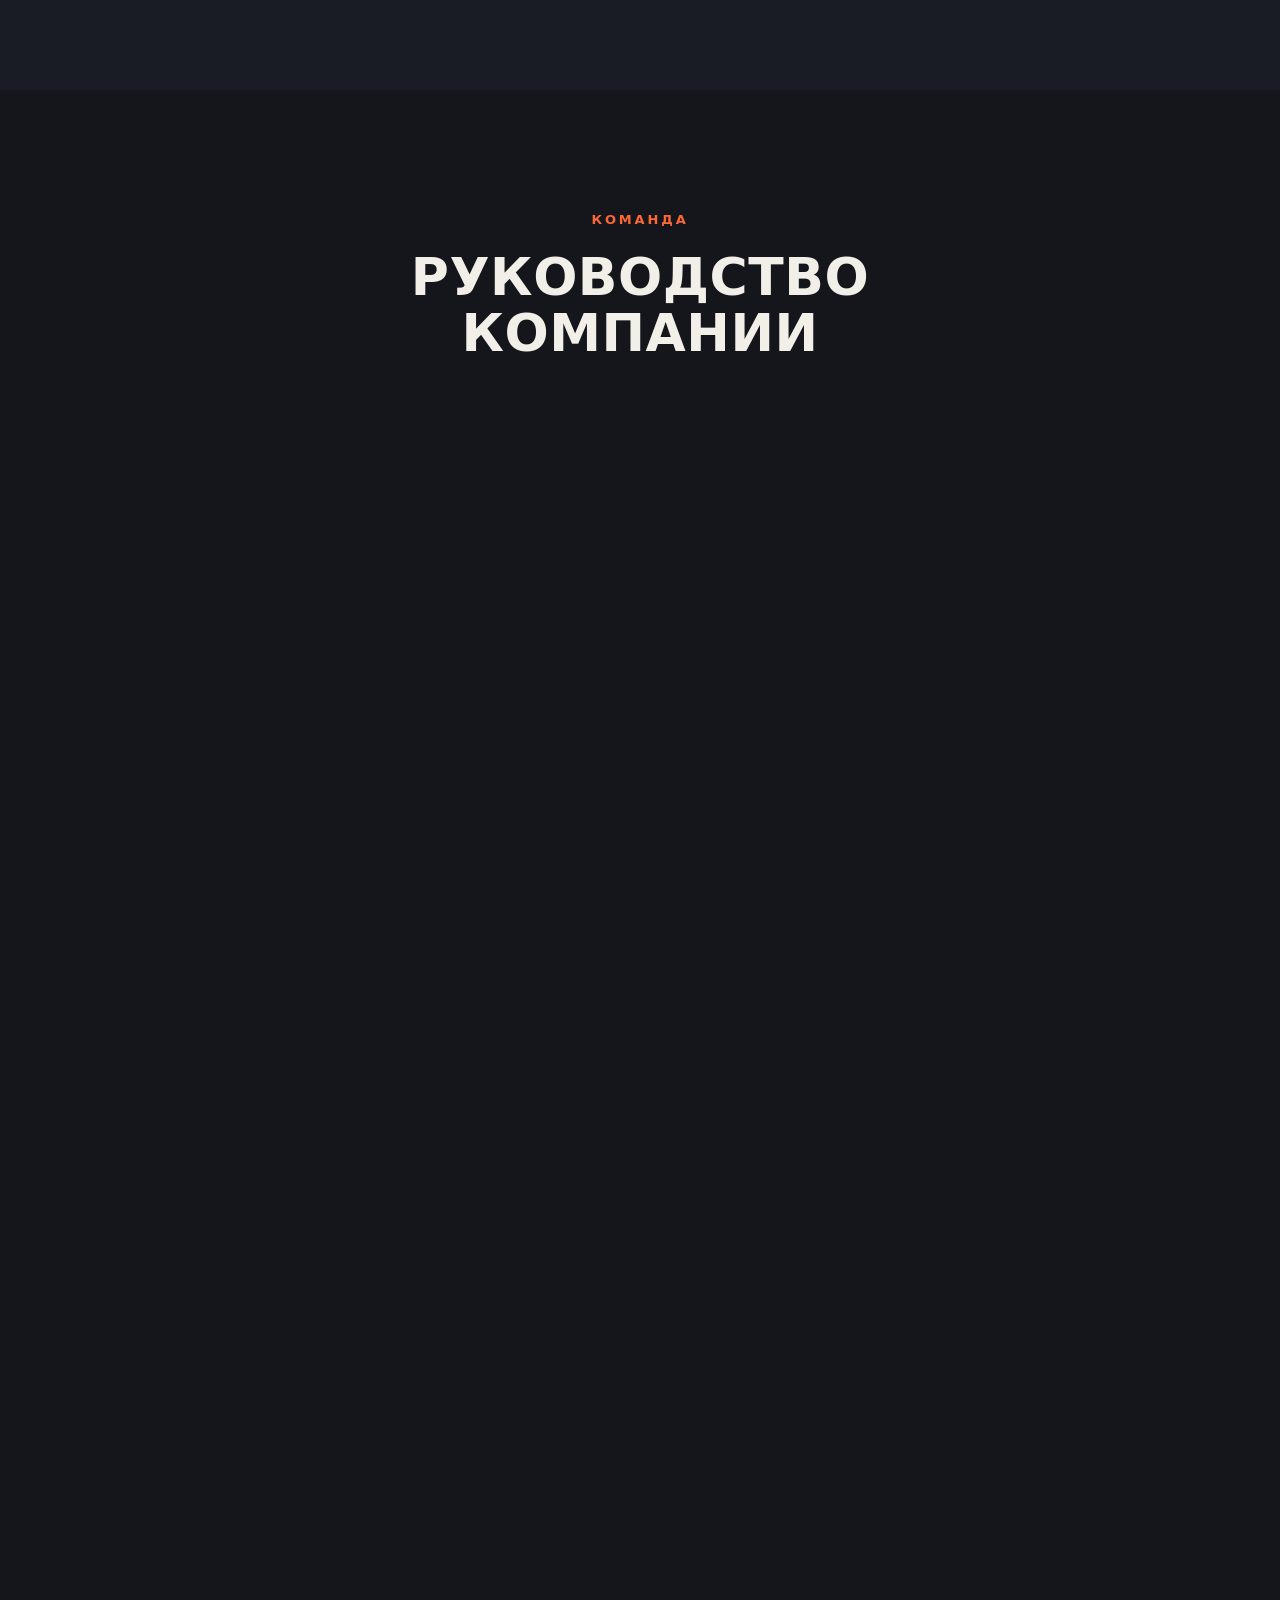
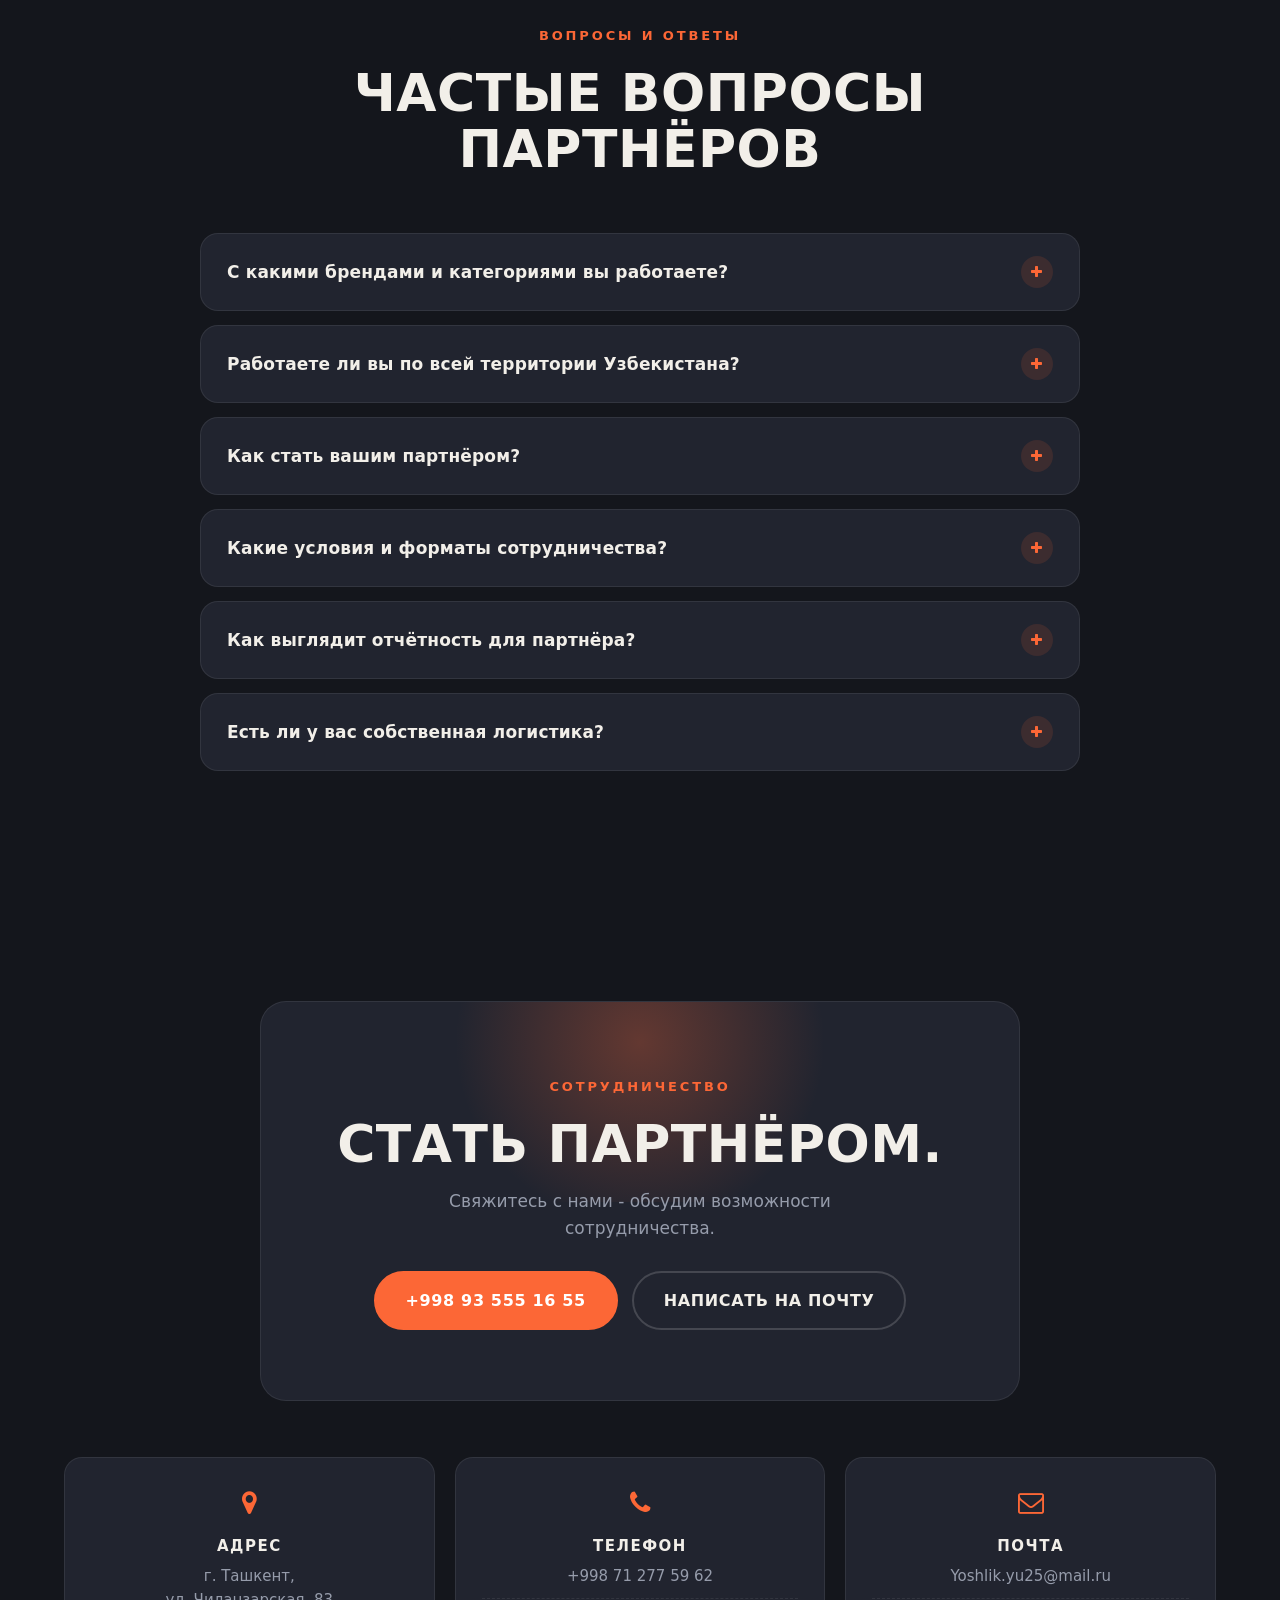
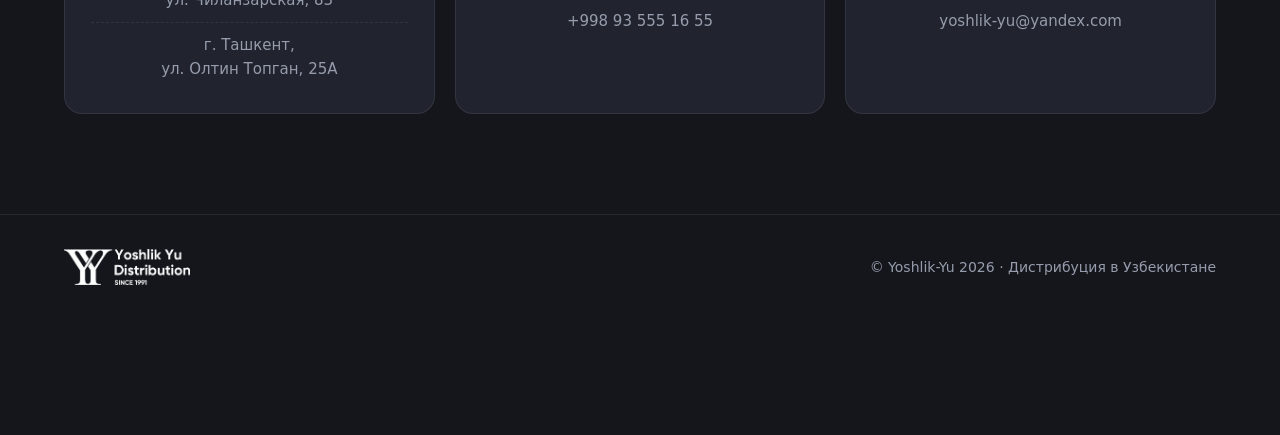
==== commit 21e2be30: "new design UI" ====
--- a/index.html
+++ b/index.html
@@ -58,7 +58,7 @@
         </div>
         <div class="alt-hero__stats">
           <div><b>35</b><span>лет на рынке</span></div>
-          <div><b>19</b><span>брендов</span></div>
+          <div><b>20</b><span>брендов</span></div>
           <div><b>2000+</b><span>торговых точек</span></div>
           <div><b>90+</b><span>сотрудников</span></div>
         </div>
@@ -72,8 +72,8 @@
     <section class="alt-section alt-numbers" id="numbers">
       <div class="alt-container">
         <div class="alt-head">
-          <span class="alt-eyebrow">Масштаб</span>
-          <h2 class="alt-h2">О компании</h2>
+          <span class="alt-eyebrow">О компании</span>
+          <h2 class="alt-h2">В ЦИФРАХ</h2>
         </div>
         <div class="alt-kpi-grid">
           <div class="alt-kpi alt-reveal">
@@ -121,8 +121,7 @@
             Преимущества <span class="alt-nowrap">Yoshlik-Yu</span>
           </h2>
           <p class="alt-head__sub">
-            Шесть причин, почему ведущие производители доверяют нам дистрибуцию
-            в Узбекистане.
+            Причины по которым нам доверяют.
           </p>
         </div>
         <div class="alt-adv__grid">
@@ -157,14 +156,14 @@
               90+ сотрудников охватывающих различные сферы, каналы и специфики
               рынка: менеджеры, супервайзеры, торговые представители,
               категорийные менеджеры, аналитики, менеджеры по работе с
-              маркетплейсами бренд менеджеры.
+              маркетплейсами или бренд менеджеры.
             </p>
           </article>
           <article class="alt-adv alt-reveal">
             <div class="alt-adv__icon"><i class="fa fa-shield"></i></div>
             <h3>Контроль качества</h3>
             <p>
-              Машины доставки с рефрежераторами, склад с температурными режимами
+              Машины доставки с рефрежераторами, склады с температурными режимами
               хранения, FIFO и FEFO - учёт на складах, регулируемый аудит
               торговых точек и партнёрских сетей.
             </p>
@@ -328,8 +327,8 @@
                 <div class="alt-tl__card">
                   <img
                     loading="lazy"
-                    src="assets/images/partners/10.png"
-                    alt="РРК Сибирь"
+                    src="assets/images/partners/20.png"
+                    alt="CMM4"
                   />
                 </div>
                 <div class="alt-tl__card">
--- a/assets/css/alternative.css
+++ b/assets/css/alternative.css
@@ -1447,8 +1447,17 @@
     grid-template-columns: 1fr;
   }
 
+  .alt-team__grid {
+    gap: 14px;
+  }
+
   .alt-member {
-    flex: 0 0 100%;
+    flex: 0 0 calc(100% - 14px);
+    max-width: 100%;
+  }
+
+  .alt-member__photo {
+    height: 400px;
   }
 
   .alt-about__list {
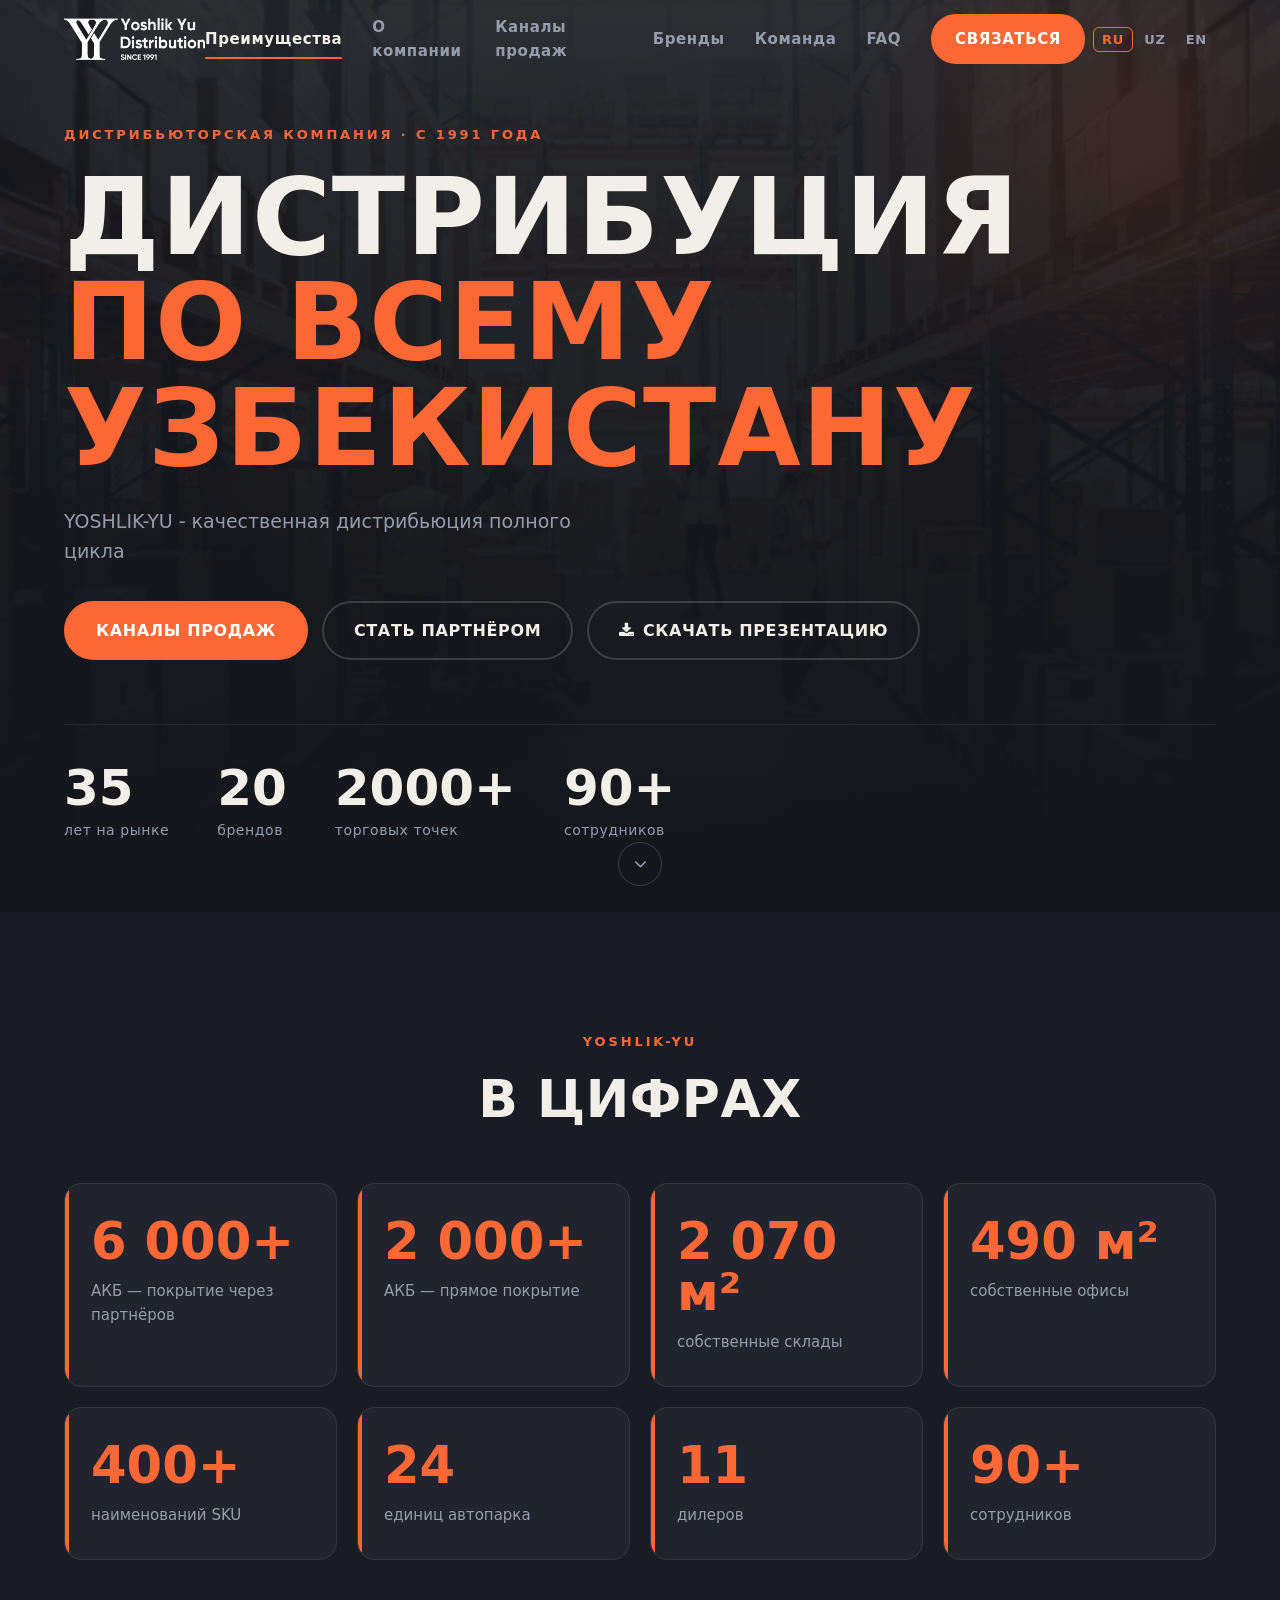
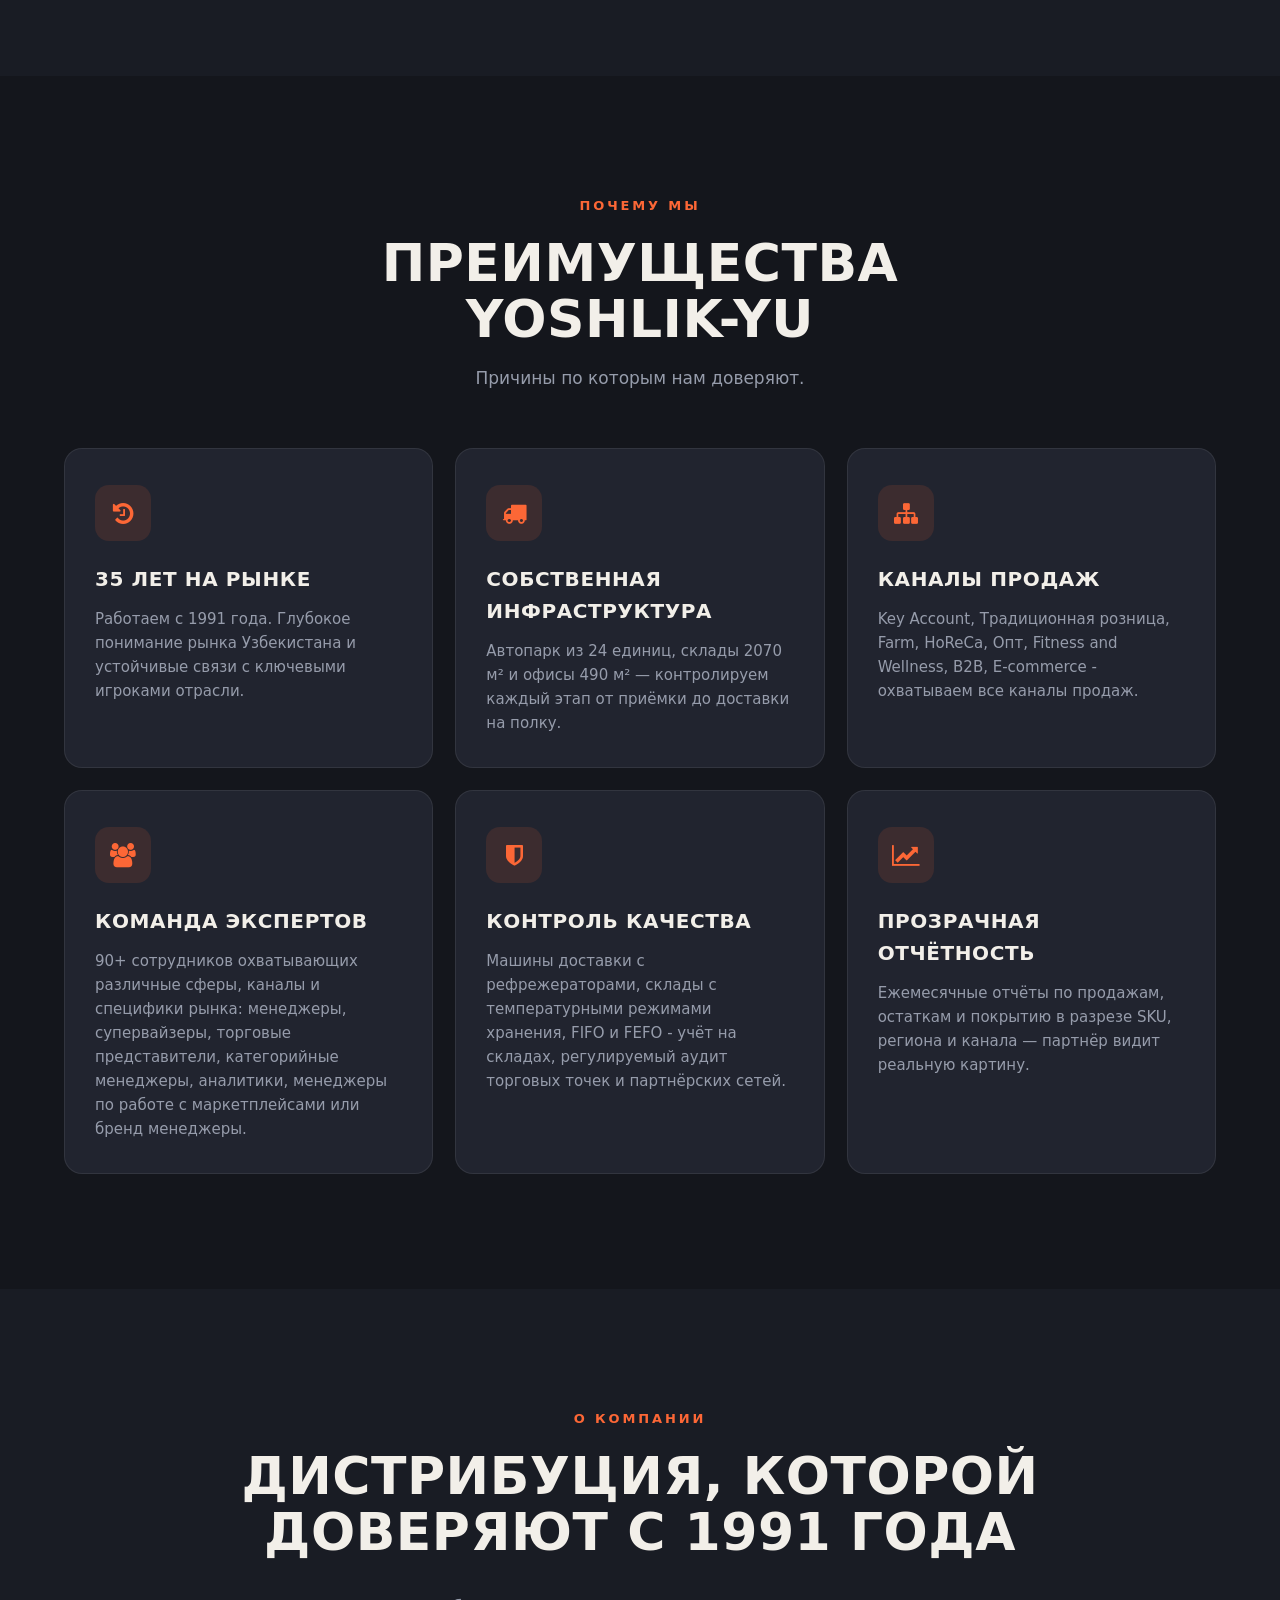
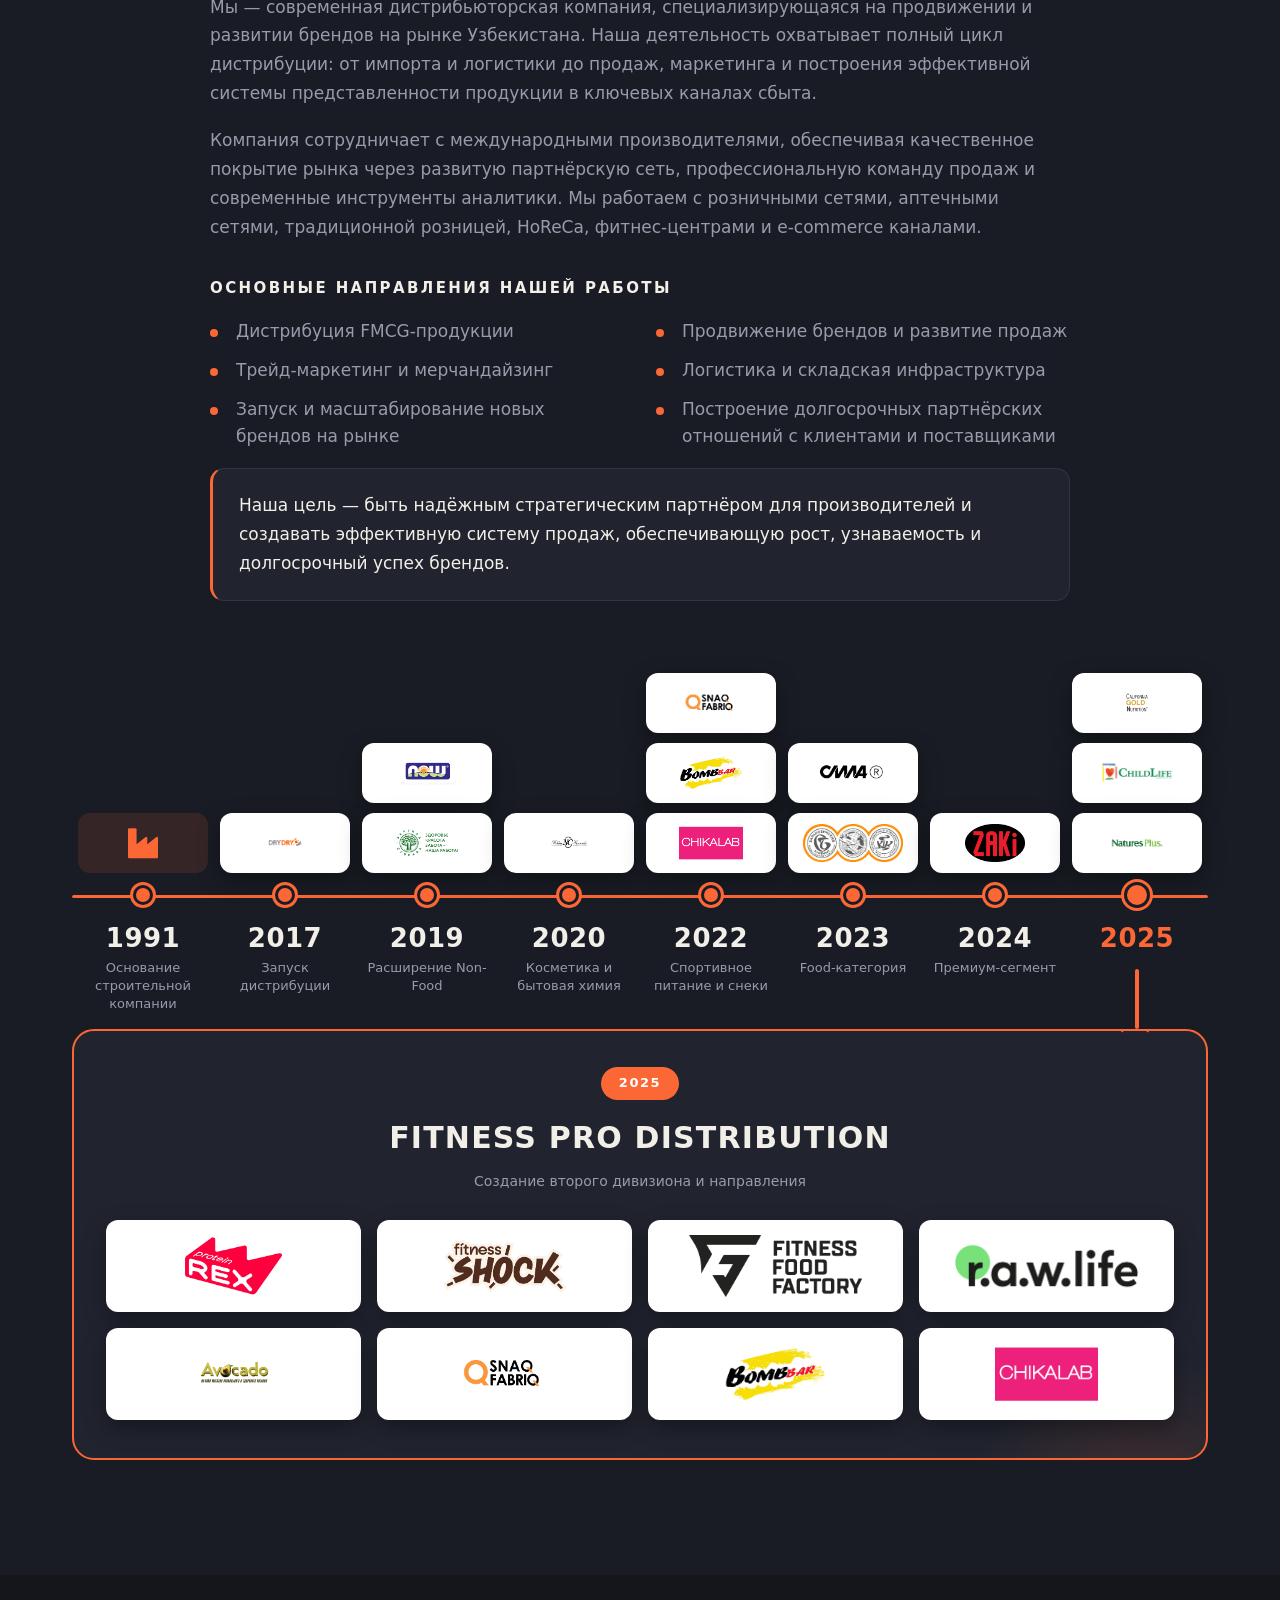
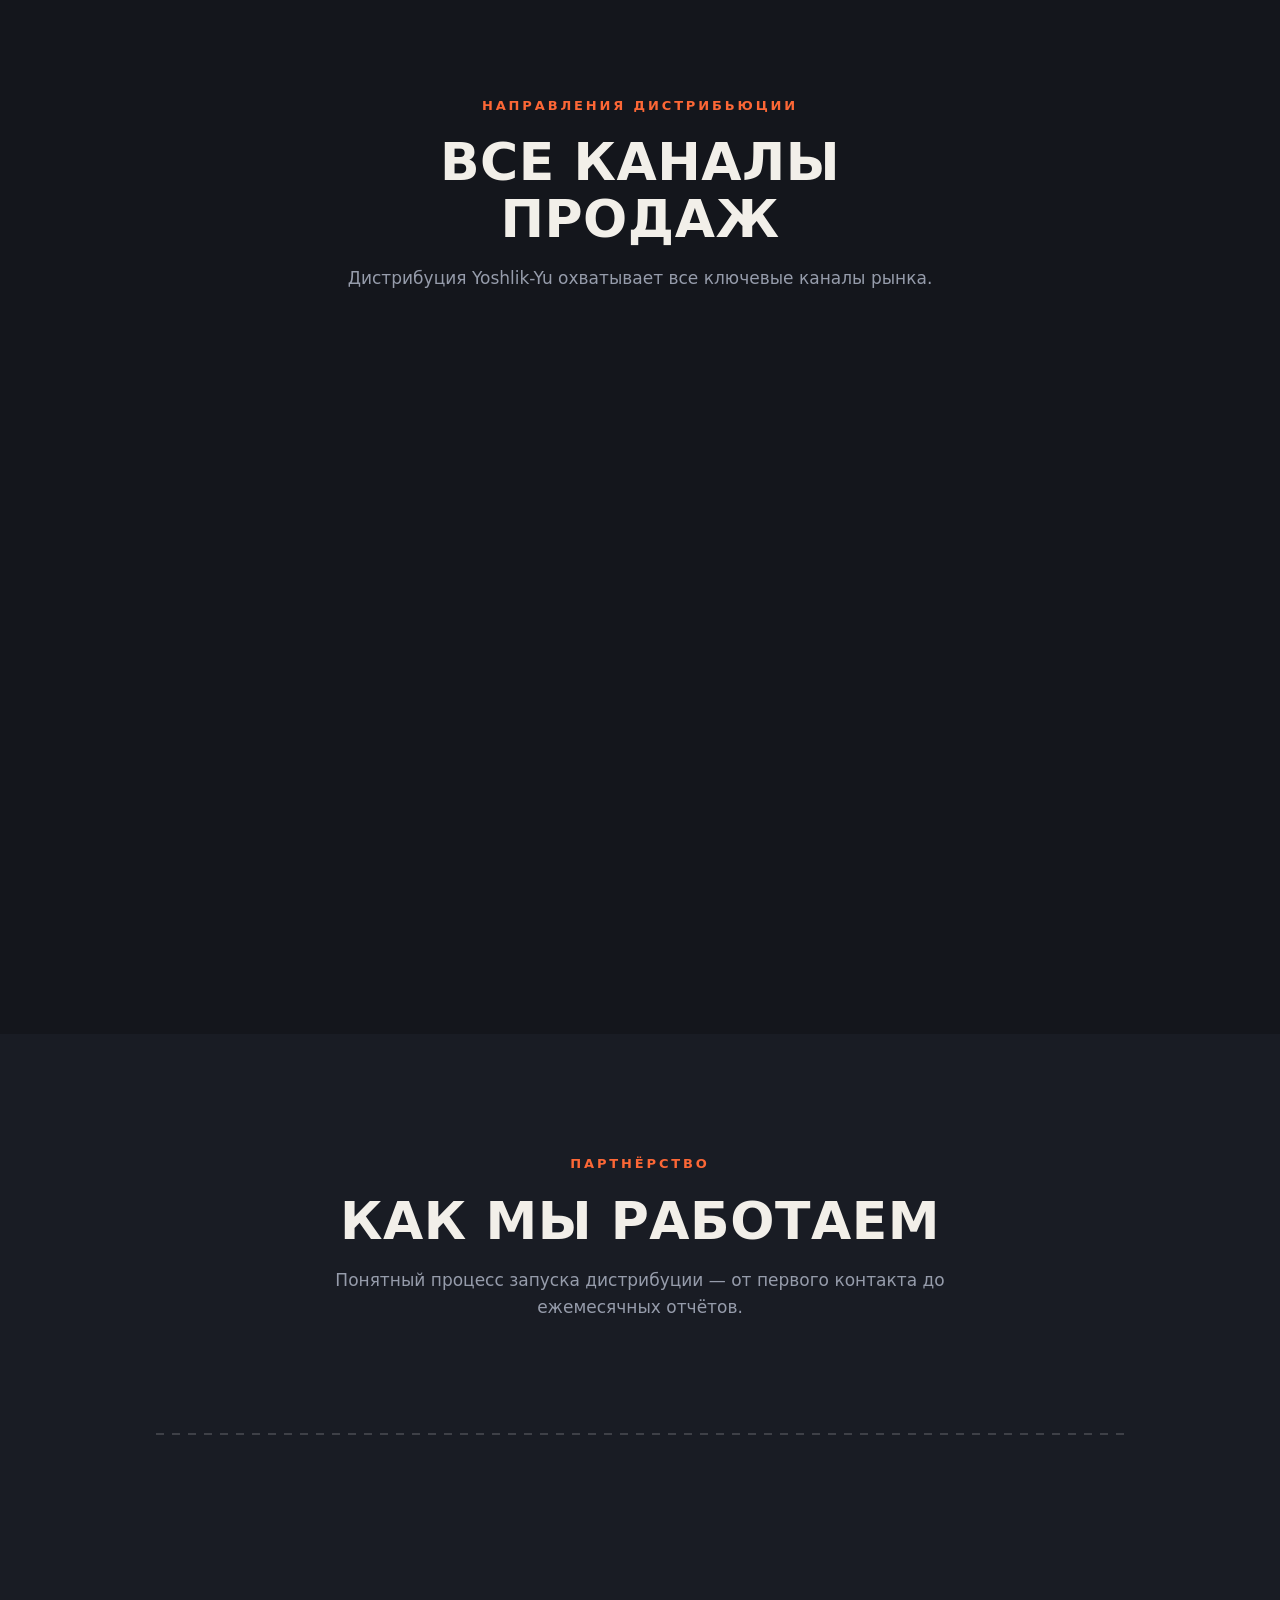
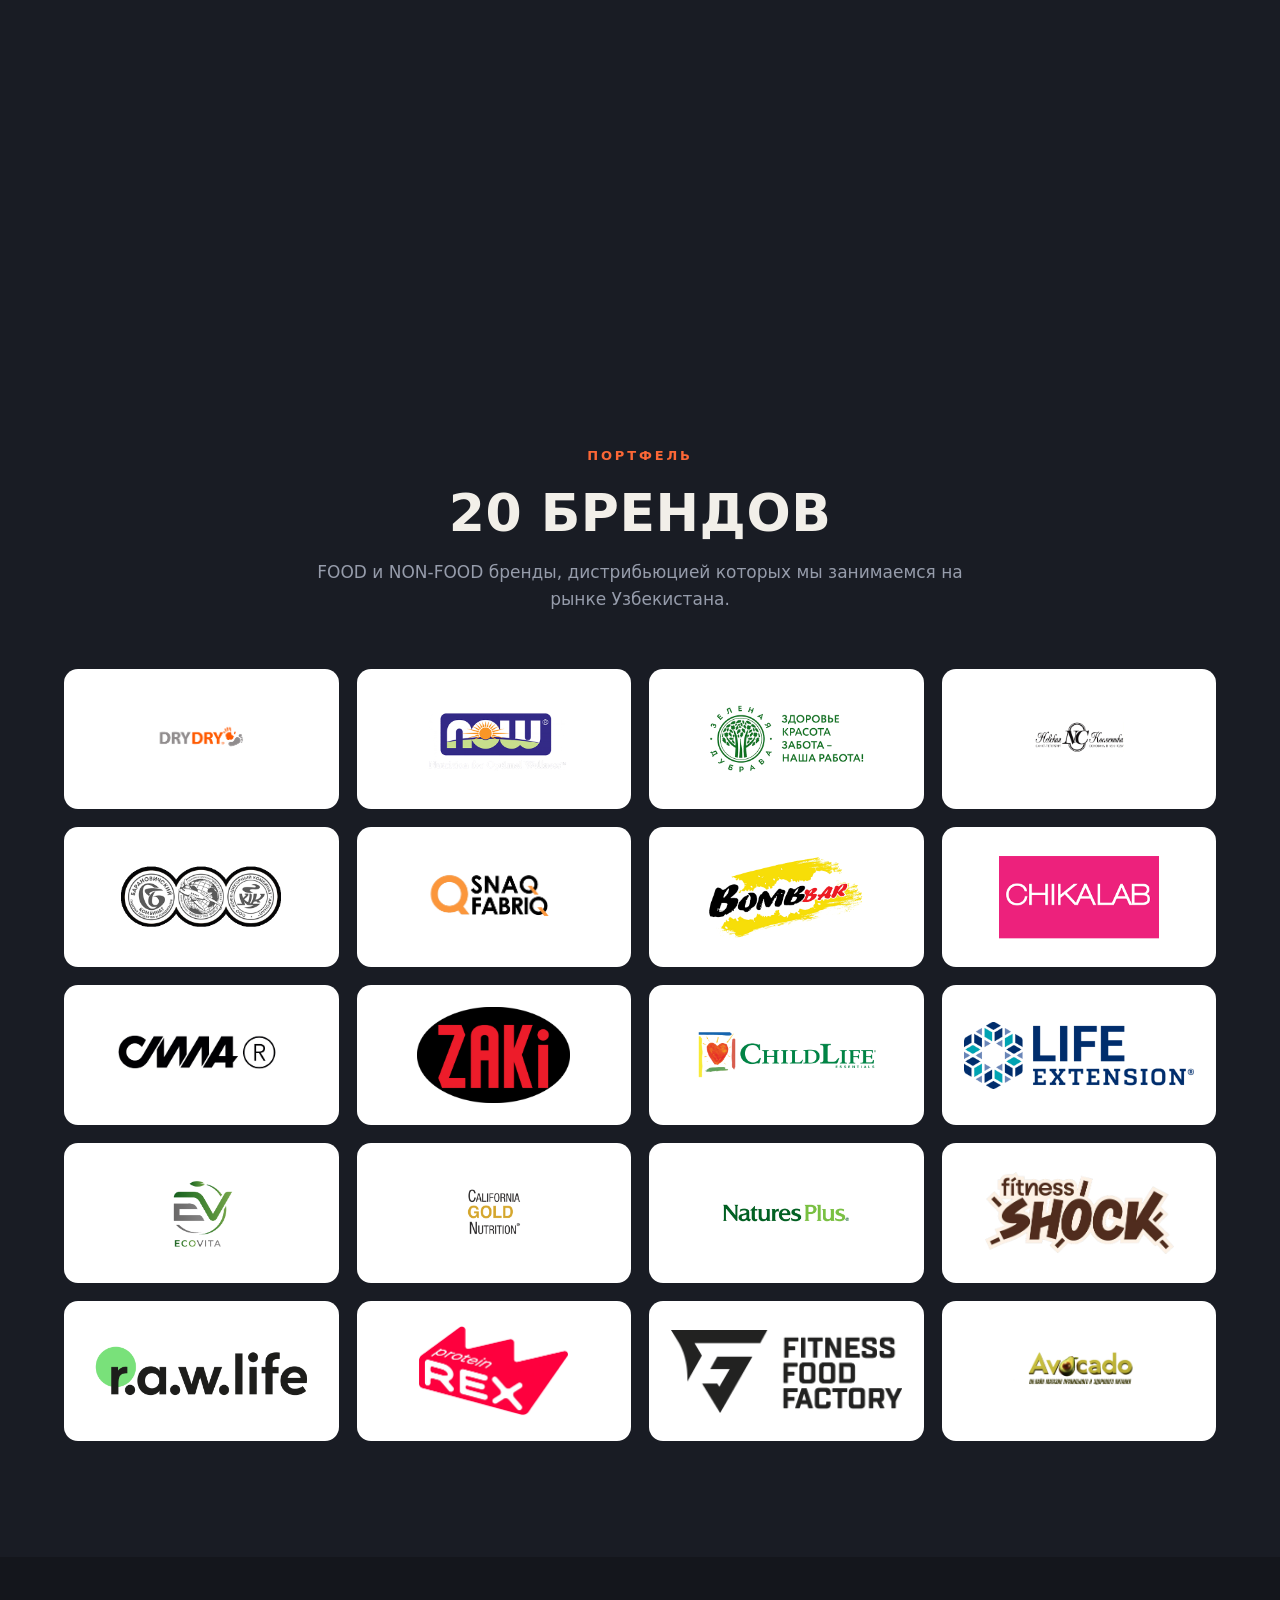
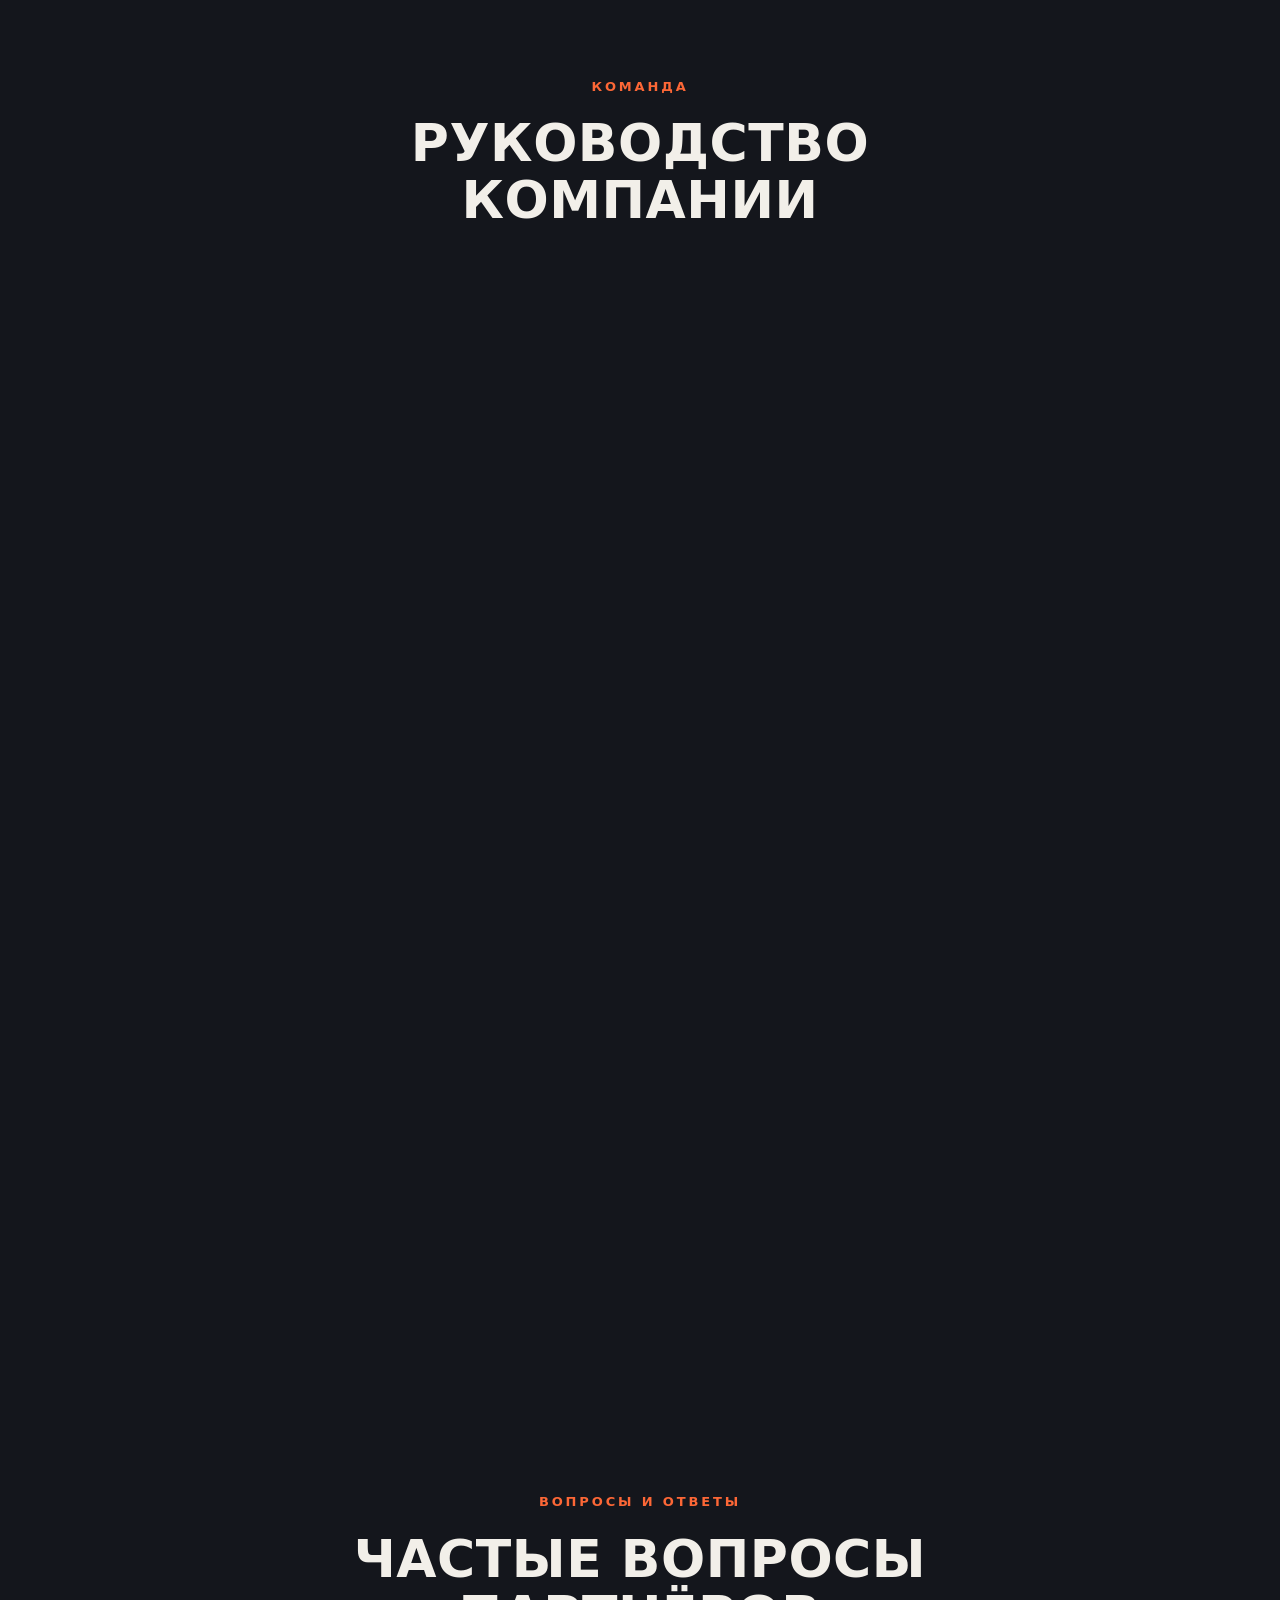
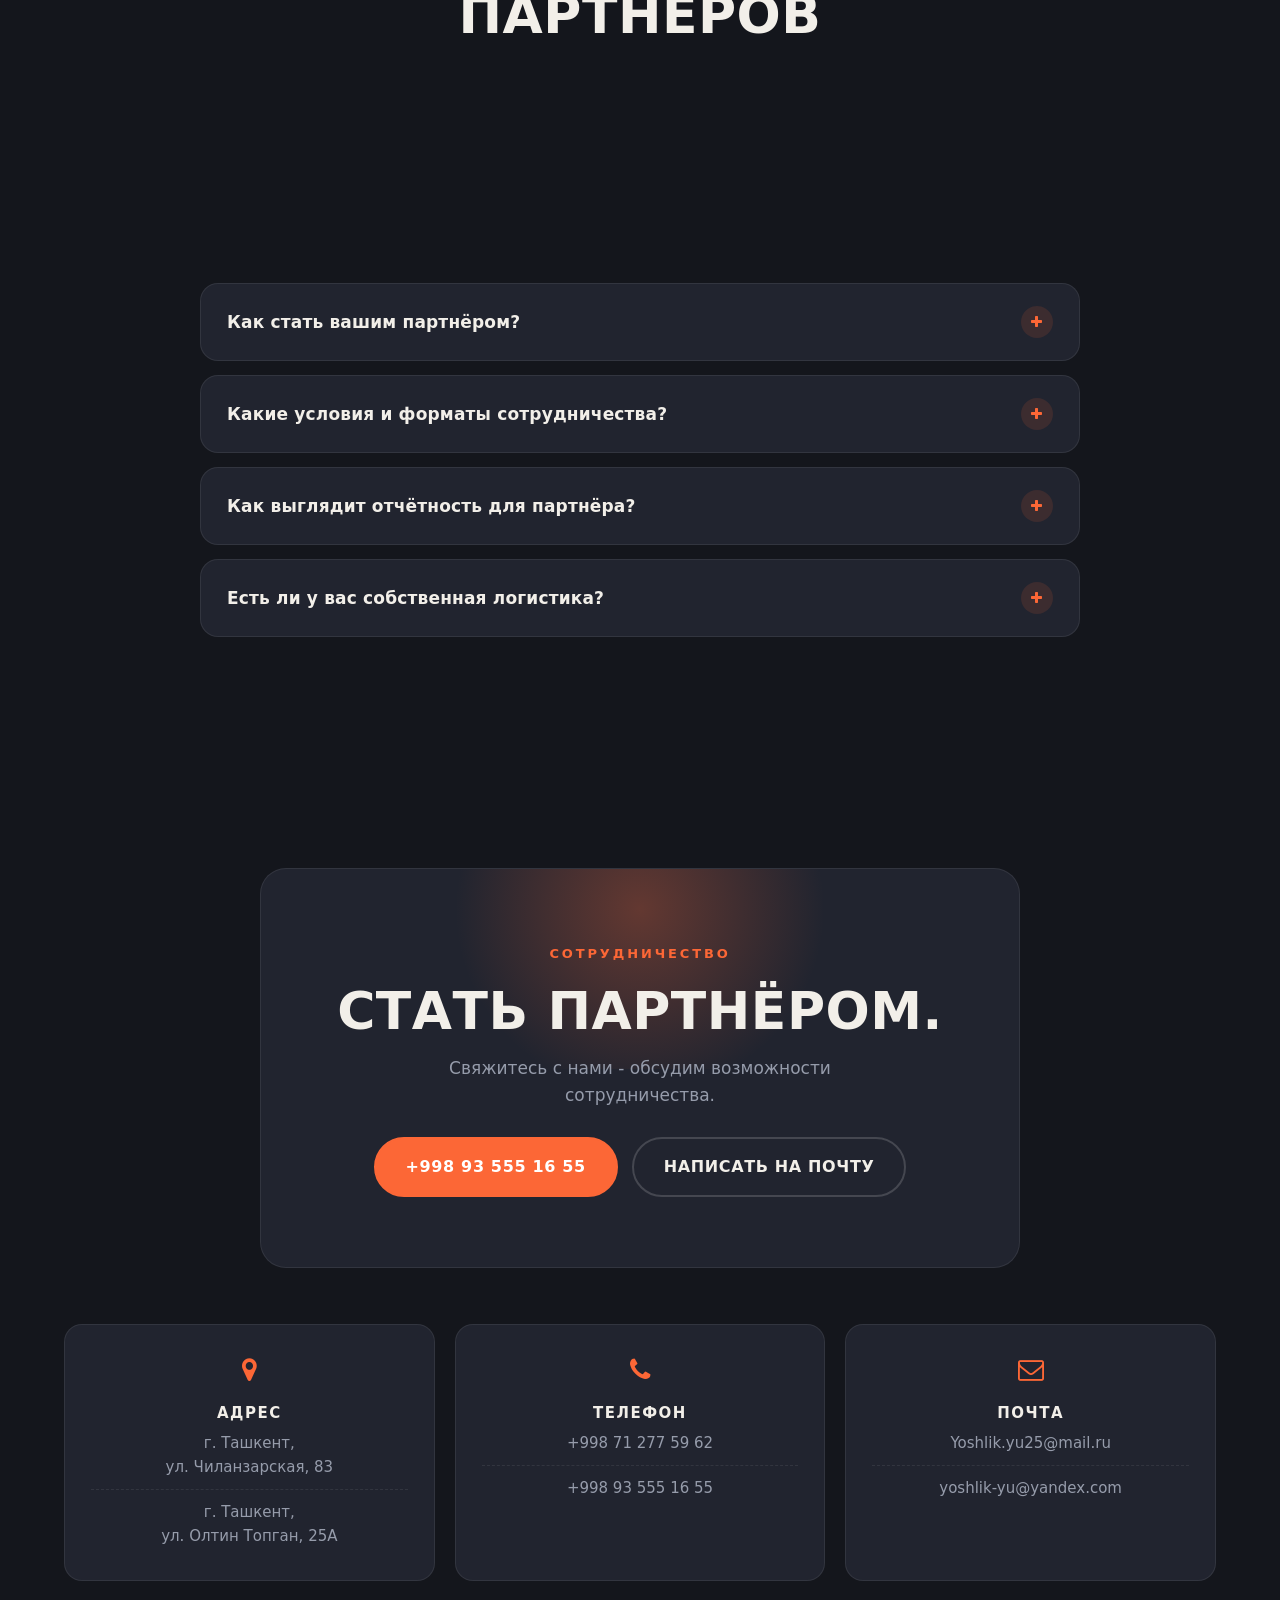
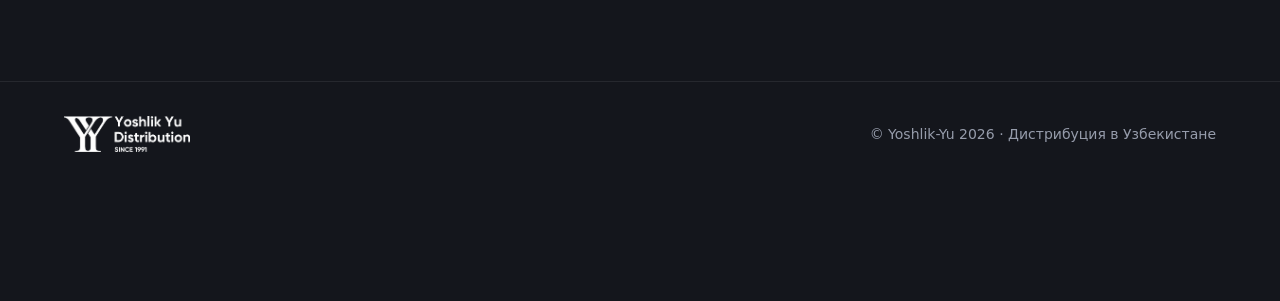
==== commit 1bab0ac5: "translate was implemented" ====
--- a/index.html
+++ b/index.html
@@ -23,14 +23,21 @@
           <img src="assets/images/logo/logo-light.png" alt="Yoshlik-Yu" />
         </a>
         <nav class="alt-nav__menu" id="alt-menu">
-          <a href="#advantages">Преимущества</a>
-          <a href="#about">О компании</a>
-          <a href="#channels">Каналы продаж</a>
-          <a href="#brands">Бренды</a>
-          <a href="#team">Команда</a>
-          <a href="#faq">FAQ</a>
-          <a class="alt-btn alt-btn--sm" href="#contact">Связаться</a>
+          <a href="#advantages" data-i18n="nav.advantages">Преимущества</a>
+          <a href="#about" data-i18n="nav.about">О компании</a>
+          <a href="#channels" data-i18n="nav.channels">Каналы продаж</a>
+          <a href="#brands" data-i18n="nav.brands">Бренды</a>
+          <a href="#team" data-i18n="nav.team">Команда</a>
+          <a href="#faq" data-i18n="nav.faq">FAQ</a>
+          <a class="alt-btn alt-btn--sm" href="#contact" data-i18n="nav.contact"
+            >Связаться</a
+          >
         </nav>
+        <div class="alt-lang" id="alt-lang">
+          <button class="alt-lang__btn is-active" data-lang="ru">RU</button>
+          <button class="alt-lang__btn" data-lang="uz">UZ</button>
+          <button class="alt-lang__btn" data-lang="en">EN</button>
+        </div>
         <button class="alt-burger" id="alt-burger" aria-label="Меню">
           <span></span><span></span><span></span>
         </button>
@@ -45,22 +52,43 @@
       ></div>
       <div class="alt-hero__glow"></div>
       <div class="alt-container alt-hero__inner">
-        <span class="alt-eyebrow">Дистрибьюторская компания · с 1991 года</span>
-        <h1 class="alt-hero__title">
+        <span class="alt-eyebrow" data-i18n="hero.eyebrow"
+          >Дистрибьюторская компания · с 1991 года</span
+        >
+        <h1 class="alt-hero__title" data-i18n-html="hero.title">
           Дистрибуция<br /><span>по всему Узбекистану</span>
         </h1>
-        <p class="alt-hero__lead">
+        <p class="alt-hero__lead" data-i18n="hero.lead">
           YOSHLIK-YU - качественная дистрибьюция полного цикла
         </p>
         <div class="alt-hero__cta">
-          <a class="alt-btn" href="#channels">Каналы продаж</a>
-          <a class="alt-btn alt-btn--ghost" href="#contact">Стать партнёром</a>
+          <a class="alt-btn" href="#channels" data-i18n="hero.cta1"
+            >Каналы продаж</a
+          >
+          <a
+            class="alt-btn alt-btn--ghost"
+            href="#contact"
+            data-i18n="hero.cta2"
+            >Стать партнёром</a
+          >
+          <a
+            class="alt-btn alt-btn--ghost"
+            href="assets/files/presentation.pdf"
+            target="_blank"
+            rel="noopener"
+            download
+          >
+            <i class="fa fa-download"></i>
+            <span data-i18n="hero.cta3">Скачать презентацию</span>
+          </a>
         </div>
         <div class="alt-hero__stats">
-          <div><b>35</b><span>лет на рынке</span></div>
-          <div><b>20</b><span>брендов</span></div>
-          <div><b>2000+</b><span>торговых точек</span></div>
-          <div><b>90+</b><span>сотрудников</span></div>
+          <div><b>35</b><span data-i18n="hero.stat1">лет на рынке</span></div>
+          <div><b>20</b><span data-i18n="hero.stat2">брендов</span></div>
+          <div>
+            <b>2000+</b><span data-i18n="hero.stat3">торговых точек</span>
+          </div>
+          <div><b>90+</b><span data-i18n="hero.stat4">сотрудников</span></div>
         </div>
       </div>
       <a class="alt-hero__scroll" href="#numbers" aria-label="Вниз">
@@ -72,41 +100,41 @@
     <section class="alt-section alt-numbers" id="numbers">
       <div class="alt-container">
         <div class="alt-head">
-          <span class="alt-eyebrow">О компании</span>
-          <h2 class="alt-h2">В ЦИФРАХ</h2>
+          <span class="alt-eyebrow">Yoshlik-Yu</span>
+          <h2 class="alt-h2" data-i18n="numbers.h2">В ЦИФРАХ</h2>
         </div>
         <div class="alt-kpi-grid">
           <div class="alt-kpi alt-reveal">
             <b data-count="6000" data-suffix="+">0</b>
-            <span>АКБ — покрытие через партнёров</span>
+            <span data-i18n="numbers.kpi1">АКБ — покрытие через партнёров</span>
           </div>
           <div class="alt-kpi alt-reveal">
             <b data-count="2000" data-suffix="+">0</b>
-            <span>АКБ — прямое покрытие</span>
+            <span data-i18n="numbers.kpi2">АКБ — прямое покрытие</span>
           </div>
           <div class="alt-kpi alt-reveal">
             <b data-count="2070" data-suffix=" м²">0</b>
-            <span>собственные склады</span>
+            <span data-i18n="numbers.kpi3">собственные склады</span>
           </div>
           <div class="alt-kpi alt-reveal">
             <b data-count="490" data-suffix=" м²">0</b>
-            <span>собственные офисы</span>
+            <span data-i18n="numbers.kpi4">собственные офисы</span>
           </div>
           <div class="alt-kpi alt-reveal">
             <b data-count="400" data-suffix="+">0</b>
-            <span>наименований SKU</span>
+            <span data-i18n="numbers.kpi5">наименований SKU</span>
           </div>
           <div class="alt-kpi alt-reveal">
             <b data-count="24">0</b>
-            <span>единиц автопарка</span>
+            <span data-i18n="numbers.kpi6">единиц автопарка</span>
           </div>
           <div class="alt-kpi alt-reveal">
             <b data-count="11">0</b>
-            <span>дилеров</span>
+            <span data-i18n="numbers.kpi7">дилеров</span>
           </div>
           <div class="alt-kpi alt-reveal">
             <b data-count="90" data-suffix="+">0</b>
-            <span>сотрудников</span>
+            <span data-i18n="numbers.kpi8">сотрудников</span>
           </div>
         </div>
       </div>
@@ -116,43 +144,43 @@
     <section class="alt-section alt-advantages" id="advantages">
       <div class="alt-container">
         <div class="alt-head">
-          <span class="alt-eyebrow">Почему мы</span>
-          <h2 class="alt-h2">
+          <span class="alt-eyebrow" data-i18n="adv.eyebrow">Почему мы</span>
+          <h2 class="alt-h2" data-i18n-html="adv.h2">
             Преимущества <span class="alt-nowrap">Yoshlik-Yu</span>
           </h2>
-          <p class="alt-head__sub">
+          <p class="alt-head__sub" data-i18n="adv.sub">
             Причины по которым нам доверяют.
           </p>
         </div>
         <div class="alt-adv__grid">
           <article class="alt-adv alt-reveal">
             <div class="alt-adv__icon"><i class="fa fa-history"></i></div>
-            <h3>35 лет на рынке</h3>
-            <p>
+            <h3 data-i18n="adv1.h3">35 лет на рынке</h3>
+            <p data-i18n="adv1.p">
               Работаем с 1991 года. Глубокое понимание рынка Узбекистана и
               устойчивые связи с ключевыми игроками отрасли.
             </p>
           </article>
           <article class="alt-adv alt-reveal">
             <div class="alt-adv__icon"><i class="fa fa-truck"></i></div>
-            <h3>собственная инфраструктура</h3>
-            <p>
+            <h3 data-i18n="adv2.h3">Собственная инфраструктура</h3>
+            <p data-i18n="adv2.p">
               Автопарк из 24 единиц, склады 2070 м² и офисы 490 м² —
               контролируем каждый этап от приёмки до доставки на полку.
             </p>
           </article>
           <article class="alt-adv alt-reveal">
             <div class="alt-adv__icon"><i class="fa fa-sitemap"></i></div>
-            <h3>КАНАЛЫ ПРОДАЖ</h3>
-            <p>
+            <h3 data-i18n="adv3.h3">КАНАЛЫ ПРОДАЖ</h3>
+            <p data-i18n="adv3.p">
               Key Account, Традиционная розница, Farm, HoReCa, Опт, Fitness and
               Wellness, B2B, E-commerce - охватываем все каналы продаж.
             </p>
           </article>
           <article class="alt-adv alt-reveal">
             <div class="alt-adv__icon"><i class="fa fa-users"></i></div>
-            <h3>Команда экспертов</h3>
-            <p>
+            <h3 data-i18n="adv4.h3">Команда экспертов</h3>
+            <p data-i18n="adv4.p">
               90+ сотрудников охватывающих различные сферы, каналы и специфики
               рынка: менеджеры, супервайзеры, торговые представители,
               категорийные менеджеры, аналитики, менеджеры по работе с
@@ -161,17 +189,17 @@
           </article>
           <article class="alt-adv alt-reveal">
             <div class="alt-adv__icon"><i class="fa fa-shield"></i></div>
-            <h3>Контроль качества</h3>
-            <p>
-              Машины доставки с рефрежераторами, склады с температурными режимами
-              хранения, FIFO и FEFO - учёт на складах, регулируемый аудит
-              торговых точек и партнёрских сетей.
+            <h3 data-i18n="adv5.h3">Контроль качества</h3>
+            <p data-i18n="adv5.p">
+              Машины доставки с рефрежераторами, склады с температурными
+              режимами хранения, FIFO и FEFO - учёт на складах, регулируемый
+              аудит торговых точек и партнёрских сетей.
             </p>
           </article>
           <article class="alt-adv alt-reveal">
             <div class="alt-adv__icon"><i class="fa fa-line-chart"></i></div>
-            <h3>Прозрачная отчётность</h3>
-            <p>
+            <h3 data-i18n="adv6.h3">Прозрачная отчётность</h3>
+            <p data-i18n="adv6.p">
               Ежемесячные отчёты по продажам, остаткам и покрытию в разрезе SKU,
               региона и канала — партнёр видит реальную картину.
             </p>
@@ -184,17 +212,19 @@
     <section class="alt-section alt-about" id="about">
       <div class="alt-container">
         <div class="alt-about__intro alt-reveal">
-          <span class="alt-eyebrow">О компании</span>
-          <h2 class="alt-h2">Дистрибуция, которой доверяют с 1991 года</h2>
+          <span class="alt-eyebrow" data-i18n="about.eyebrow">О компании</span>
+          <h2 class="alt-h2" data-i18n="about.h2">
+            Дистрибуция, которой доверяют с 1991 года
+          </h2>
           <div class="alt-about__body">
-            <p>
+            <p data-i18n="about.p1">
               Мы — современная дистрибьюторская компания, специализирующаяся на
               продвижении и развитии брендов на рынке Узбекистана. Наша
               деятельность охватывает полный цикл дистрибуции: от импорта и
               логистики до продаж, маркетинга и построения эффективной системы
               представленности продукции в ключевых каналах сбыта.
             </p>
-            <p>
+            <p data-i18n="about.p2">
               Компания сотрудничает с международными производителями,
               обеспечивая качественное покрытие рынка через развитую партнёрскую
               сеть, профессиональную команду продаж и современные инструменты
@@ -202,28 +232,27 @@
               традиционной розницей, HoReCa, фитнес-центрами и e-commerce
               каналами.
             </p>
-            <h3 class="alt-about__bodyhead">
+            <h3 class="alt-about__bodyhead" data-i18n="about.bodyhead">
               Основные направления нашей работы
             </h3>
             <ul class="alt-about__list">
-              <li>Дистрибуция FMCG-продукции</li>
-              <li>Продвижение брендов и развитие продаж</li>
-              <li>Трейд-маркетинг и мерчандайзинг</li>
-              <li>Логистика и складская инфраструктура</li>
-              <li>Запуск и масштабирование новых брендов на рынке</li>
-              <li>
+              <li data-i18n="about.li1">Дистрибуция FMCG-продукции</li>
+              <li data-i18n="about.li2">
+                Продвижение брендов и развитие продаж
+              </li>
+              <li data-i18n="about.li3">Трейд-маркетинг и мерчандайзинг</li>
+              <li data-i18n="about.li4">
+                Логистика и складская инфраструктура
+              </li>
+              <li data-i18n="about.li5">
+                Запуск и масштабирование новых брендов на рынке
+              </li>
+              <li data-i18n="about.li6">
                 Построение долгосрочных партнёрских отношений с клиентами и
                 поставщиками
               </li>
             </ul>
-            <p>
-              Мы ориентированы на прозрачное сотрудничество, высокие стандарты
-              сервиса и устойчивый рост бизнеса наших партнёров. Благодаря
-              глубокому пониманию локального рынка, сильной команде и гибкому
-              подходу, компания успешно развивает бренды и обеспечивает
-              стабильное присутствие продукции в различных регионах страны.
-            </p>
-            <p class="alt-about__goal">
+            <p class="alt-about__goal" data-i18n="about.goal">
               Наша цель — быть надёжным стратегическим партнёром для
               производителей и создавать эффективную систему продаж,
               обеспечивающую рост, узнаваемость и долгосрочный успех брендов.
@@ -243,7 +272,9 @@
               </div>
               <span class="alt-tl__dot"></span>
               <div class="alt-tl__year">1991</div>
-              <div class="alt-tl__caption">Основание строительной компании</div>
+              <div class="alt-tl__caption" data-i18n="tl.1991">
+                Основание строительной компании
+              </div>
             </li>
             <li class="alt-tl__item" style="--tl-i: 1">
               <div class="alt-tl__logos">
@@ -257,7 +288,9 @@
               </div>
               <span class="alt-tl__dot"></span>
               <div class="alt-tl__year">2017</div>
-              <div class="alt-tl__caption">Запуск дистрибуции</div>
+              <div class="alt-tl__caption" data-i18n="tl.2017">
+                Запуск дистрибуции
+              </div>
             </li>
             <li class="alt-tl__item" style="--tl-i: 2">
               <div class="alt-tl__logos">
@@ -278,11 +311,13 @@
               </div>
               <span class="alt-tl__dot"></span>
               <div class="alt-tl__year">2019</div>
-              <div class="alt-tl__caption">Расширение Non-Food</div>
+              <div class="alt-tl__caption" data-i18n="tl.2019">
+                Расширение Non-Food
+              </div>
             </li>
             <li class="alt-tl__item" style="--tl-i: 3">
               <div class="alt-tl__logos">
-                <div class="alt-tl__card ">
+                <div class="alt-tl__card">
                   <img
                     loading="lazy"
                     src="assets/images/partners/6.png"
@@ -292,11 +327,13 @@
               </div>
               <span class="alt-tl__dot"></span>
               <div class="alt-tl__year">2020</div>
-              <div class="alt-tl__caption">Косметика и бытовая химия</div>
+              <div class="alt-tl__caption" data-i18n="tl.2020">
+                Косметика и бытовая химия
+              </div>
             </li>
             <li class="alt-tl__item" style="--tl-i: 4">
               <div class="alt-tl__logos">
-                <div class="alt-tl__card ">
+                <div class="alt-tl__card">
                   <img
                     loading="lazy"
                     src="assets/images/portfolio/SnaqFabriq2 - black.png"
@@ -320,7 +357,9 @@
               </div>
               <span class="alt-tl__dot"></span>
               <div class="alt-tl__year">2022</div>
-              <div class="alt-tl__caption">Спортивное питание и снеки</div>
+              <div class="alt-tl__caption" data-i18n="tl.2022">
+                Спортивное питание и снеки
+              </div>
             </li>
             <li class="alt-tl__item" style="--tl-i: 5">
               <div class="alt-tl__logos">
@@ -328,20 +367,22 @@
                   <img
                     loading="lazy"
                     src="assets/images/partners/20.png"
-                    alt="CMM4"
-                  />
-                </div>
-                <div class="alt-tl__card">
-                  <img
-                    loading="lazy"
-                    src="assets/images/partners/5.png"
-                    alt="Пищевые комбинаты"
+                    alt="Сила"
+                  />
+                </div>
+                <div class="alt-tl__card">
+                  <img
+                    loading="lazy"
+                    src="assets/images/partners/22.png"
+                    alt="Вокруг света"
                   />
                 </div>
               </div>
               <span class="alt-tl__dot"></span>
               <div class="alt-tl__year">2023</div>
-              <div class="alt-tl__caption">Food-категория</div>
+              <div class="alt-tl__caption" data-i18n="tl.2023">
+                Food-категория
+              </div>
             </li>
             <li class="alt-tl__item" style="--tl-i: 6">
               <div class="alt-tl__logos">
@@ -355,7 +396,9 @@
               </div>
               <span class="alt-tl__dot"></span>
               <div class="alt-tl__year">2024</div>
-              <div class="alt-tl__caption">Премиум-сегмент</div>
+              <div class="alt-tl__caption" data-i18n="tl.2024">
+                Премиум-сегмент
+              </div>
             </li>
             <li class="alt-tl__item alt-tl__item--final" style="--tl-i: 7">
               <div class="alt-tl__logos">
@@ -391,7 +434,7 @@
               <div class="alt-fdp__head">
                 <span class="alt-fdp__badge">2025</span>
                 <h3 class="alt-fdp__title">Fitness Pro Distribution</h3>
-                <p class="alt-fdp__subtitle">
+                <p class="alt-fdp__subtitle" data-i18n="tl.fdp">
                   Создание второго дивизиона и направления
                 </p>
               </div>
@@ -431,7 +474,7 @@
                     alt="Avocado"
                   />
                 </div>
-                <div class="alt-tl__card " style="--tl-i: 5">
+                <div class="alt-tl__card" style="--tl-i: 5">
                   <img
                     loading="lazy"
                     src="assets/images/portfolio/SnaqFabriq2 - black.png"
@@ -463,9 +506,11 @@
     <section class="alt-section alt-channels" id="channels">
       <div class="alt-container">
         <div class="alt-head">
-          <span class="alt-eyebrow">НАПРАВЛЕНИЯ ДИСТРИБЬЮЦИИ</span>
-          <h2 class="alt-h2">ВСЕ КАНАЛЫ ПРОДАЖ</h2>
-          <p class="alt-head__sub">
+          <span class="alt-eyebrow" data-i18n="ch.eyebrow"
+            >НАПРАВЛЕНИЯ ДИСТРИБЬЮЦИИ</span
+          >
+          <h2 class="alt-h2" data-i18n="ch.h2">ВСЕ КАНАЛЫ ПРОДАЖ</h2>
+          <p class="alt-head__sub" data-i18n="ch.sub">
             Дистрибуция Yoshlik-Yu охватывает все ключевые каналы рынка.
           </p>
         </div>
@@ -474,39 +519,47 @@
             <span class="alt-channel__no">01</span>
             <div class="alt-channel__icon"><i class="fa fa-medkit"></i></div>
             <h3>Farm</h3>
-            <p>Аптечный канал — поставки в аптечные сети и точки.</p>
+            <p data-i18n="ch1.p">
+              Аптечный канал — поставки в аптечные сети и точки.
+            </p>
           </article>
           <article class="alt-channel alt-reveal">
             <span class="alt-channel__no">02</span>
             <div class="alt-channel__icon"><i class="fa fa-building"></i></div>
             <h3>Key Account</h3>
-            <p>Контракты с крупными сетями страны.</p>
+            <p data-i18n="ch2.p">Контракты с крупными сетями страны.</p>
           </article>
           <article class="alt-channel alt-reveal">
             <span class="alt-channel__no">03</span>
             <div class="alt-channel__icon">
               <i class="fa fa-shopping-basket"></i>
             </div>
-            <h3>Розница</h3>
-            <p>Tr-trade — покрытие розничных торговых точек по всей стране.</p>
+            <h3 data-i18n="ch3.h3">Розница</h3>
+            <p data-i18n="ch3.p">
+              Tr-trade — покрытие розничных торговых точек по всей стране.
+            </p>
           </article>
           <article class="alt-channel alt-reveal">
             <span class="alt-channel__no">04</span>
             <div class="alt-channel__icon"><i class="fa fa-cutlery"></i></div>
             <h3>HoReCa</h3>
-            <p>ON-TRADE - кофейни, рестораны и кафе, гостиницы и фуд-корты</p>
+            <p data-i18n="ch4.p">
+              ON-TRADE - кофейни, рестораны и кафе, гостиницы и фуд-корты
+            </p>
           </article>
           <article class="alt-channel alt-reveal">
             <span class="alt-channel__no">05</span>
             <div class="alt-channel__icon"><i class="fa fa-cubes"></i></div>
-            <h3>Опт</h3>
-            <p>Крупнооптовые поставки суб-дистрибьюторам и партнёрам.</p>
+            <h3 data-i18n="ch5.h3">Опт</h3>
+            <p data-i18n="ch5.p">
+              Крупнооптовые поставки суб-дистрибьюторам и партнёрам.
+            </p>
           </article>
           <article class="alt-channel alt-reveal">
             <span class="alt-channel__no">06</span>
             <div class="alt-channel__icon"><i class="fa fa-heartbeat"></i></div>
             <h3>Fitness</h3>
-            <p>
+            <p data-i18n="ch6.p">
               Фитнесс центры и спортивные клубы, магазины здорового и
               спортивного питания.
             </p>
@@ -517,12 +570,16 @@
               <i class="fa fa-shopping-cart"></i>
             </div>
             <h3>E-commerce</h3>
-            <p>Дистрибуция через маркетплейсы и интернет-магазины.</p>
+            <p data-i18n="ch7.p">
+              Дистрибуция через маркетплейсы и интернет-магазины.
+            </p>
           </article>
           <article class="alt-channel alt-channel--cta alt-reveal">
-            <h3>Ваш канал?</h3>
-            <p>Подберём схему дистрибуции под ваш продукт.</p>
-            <a class="alt-btn alt-btn--sm" href="#contact">Обсудить</a>
+            <h3 data-i18n="ch8.h3">Ваш канал?</h3>
+            <p data-i18n="ch8.p">Подберём схему дистрибуции под ваш продукт.</p>
+            <a class="alt-btn alt-btn--sm" href="#contact" data-i18n="ch8.cta"
+              >Обсудить</a
+            >
           </article>
         </div>
       </div>
@@ -532,9 +589,9 @@
     <section class="alt-section alt-process" id="process">
       <div class="alt-container">
         <div class="alt-head">
-          <span class="alt-eyebrow">Партнёрство</span>
-          <h2 class="alt-h2">Как мы работаем</h2>
-          <p class="alt-head__sub">
+          <span class="alt-eyebrow" data-i18n="proc.eyebrow">Партнёрство</span>
+          <h2 class="alt-h2" data-i18n="proc.h2">Как мы работаем</h2>
+          <p class="alt-head__sub" data-i18n="proc.sub">
             Понятный процесс запуска дистрибуции — от первого контакта до
             ежемесячных отчётов.
           </p>
@@ -542,9 +599,11 @@
         <div class="alt-process__grid">
           <article class="alt-step alt-reveal">
             <span class="alt-step__no">01</span>
-            <h3>Знакомство и аудит</h3>
-            <span class="alt-step__time">1–2 недели</span>
-            <p>
+            <h3 data-i18n="proc1.h3">Знакомство и аудит</h3>
+            <span class="alt-step__time" data-i18n="proc1.time"
+              >1–2 недели</span
+            >
+            <p data-i18n="proc1.p">
               Изучаем ваш продукт, текущее присутствие на рынке, делаем расчет
               ценовой модели, определяем конкурентов, проводим аудит и делаем
               сравнение.
@@ -552,18 +611,20 @@
           </article>
           <article class="alt-step alt-reveal">
             <span class="alt-step__no">02</span>
-            <h3>План дистрибуции</h3>
-            <span class="alt-step__time">1 неделя</span>
-            <p>
+            <h3 data-i18n="proc2.h3">План дистрибуции</h3>
+            <span class="alt-step__time" data-i18n="proc2.time">1 неделя</span>
+            <p data-i18n="proc2.p">
               1-2 недели Запрашиваем образцы, подбираем каналы продаж,
               предоставляем предложение своим партнёрам.
             </p>
           </article>
           <article class="alt-step alt-reveal">
             <span class="alt-step__no">03</span>
-            <h3>Запуск</h3>
-            <span class="alt-step__time">2–4 недели</span>
-            <p>
+            <h3 data-i18n="proc3.h3">Запуск</h3>
+            <span class="alt-step__time" data-i18n="proc3.time"
+              >2–4 недели</span
+            >
+            <p data-i18n="proc3.p">
               Согласовываем ассортимент, планы, цели, стратегию запуска,
               размещаем заказ, проводим обучение для торговой команды, после
               поступления товара на склад начинаем активные продажи.
@@ -571,9 +632,9 @@
           </article>
           <article class="alt-step alt-reveal">
             <span class="alt-step__no">04</span>
-            <h3>Развитие</h3>
-            <span class="alt-step__time">постоянно</span>
-            <p>
+            <h3 data-i18n="proc4.h3">Развитие</h3>
+            <span class="alt-step__time" data-i18n="proc4.time">постоянно</span>
+            <p data-i18n="proc4.p">
               Ежемесячная отчётность, совместный маркетинг, расширение покрытия
               и оптимизация ассортимента по данным продаж.
             </p>
@@ -586,9 +647,9 @@
     <section class="alt-section alt-brands" id="brands">
       <div class="alt-container">
         <div class="alt-head">
-          <span class="alt-eyebrow">Портфель</span>
-          <h2 class="alt-h2">20 брендов</h2>
-          <p class="alt-head__sub">
+          <span class="alt-eyebrow" data-i18n="brands.eyebrow">Портфель</span>
+          <h2 class="alt-h2" data-i18n="brands.h2">20 брендов</h2>
+          <p class="alt-head__sub" data-i18n="brands.sub">
             FOOD и NON-FOOD бренды, дистрибьюцией которых мы занимаемся на рынке
             Узбекистана.
           </p>
@@ -596,67 +657,174 @@
         <!-- TODO: swap each href="#contact" for the brand's official site once provided. -->
         <div class="alt-brands__grid">
           <a class="alt-brand alt-reveal" href="#contact" title="DRY DRY">
-            <img loading="lazy" src="assets/images/partners/4.png" alt="DRY DRY" />
+            <img
+              loading="lazy"
+              src="assets/images/partners/4.png"
+              alt="DRY DRY"
+            />
           </a>
           <a class="alt-brand alt-reveal" href="#contact" title="NOW Foods">
-            <img loading="lazy" src="assets/images/partners/7.png" alt="NOW Foods" />
-          </a>
-          <a class="alt-brand alt-reveal" href="#contact" title="Зеленая Дубрава">
-            <img loading="lazy" src="assets/images/partners/9.png" alt="Зеленая Дубрава" />
-          </a>
-          <a class="alt-brand alt-reveal" href="#contact" title="Невская Косметика">
-            <img loading="lazy" src="assets/images/partners/6.png" alt="Невская Косметика" />
-          </a>
-          <a class="alt-brand alt-reveal" href="#contact" title="Пищевые комбинаты">
-            <img loading="lazy" src="assets/images/partners/5.png" alt="Пищевые комбинаты" />
+            <img
+              loading="lazy"
+              src="assets/images/partners/7.png"
+              alt="NOW Foods"
+            />
+          </a>
+          <a
+            class="alt-brand alt-reveal"
+            href="#contact"
+            title="Зеленая Дубрава"
+          >
+            <img
+              loading="lazy"
+              src="assets/images/partners/9.png"
+              alt="Зеленая Дубрава"
+            />
+          </a>
+          <a
+            class="alt-brand alt-reveal"
+            href="#contact"
+            title="Невская Косметика"
+          >
+            <img
+              loading="lazy"
+              src="assets/images/partners/6.png"
+              alt="Невская Косметика"
+            />
+          </a>
+          <a
+            class="alt-brand alt-reveal"
+            href="#contact"
+            title="Пищевые комбинаты"
+          >
+            <img
+              loading="lazy"
+              src="assets/images/partners/5.png"
+              alt="Пищевые комбинаты"
+            />
           </a>
           <a class="alt-brand alt-reveal" href="#contact" title="SNAQ FABRIQ">
-            <img loading="lazy" src="assets/images/portfolio/SnaqFabriq2 - black.png" alt="SNAQ FABRIQ" />
+            <img
+              loading="lazy"
+              src="assets/images/portfolio/SnaqFabriq2 - black.png"
+              alt="SNAQ FABRIQ"
+            />
           </a>
           <a class="alt-brand alt-reveal" href="#contact" title="BombBar">
-            <img loading="lazy" src="assets/images/partners/2.png" alt="BombBar" />
+            <img
+              loading="lazy"
+              src="assets/images/partners/2.png"
+              alt="BombBar"
+            />
           </a>
           <a class="alt-brand alt-reveal" href="#contact" title="CHIKALAB">
-            <img loading="lazy" src="assets/images/partners/3.png" alt="CHIKALAB" />
+            <img
+              loading="lazy"
+              src="assets/images/partners/3.png"
+              alt="CHIKALAB"
+            />
           </a>
           <a class="alt-brand alt-reveal" href="#contact" title="CCC4">
-            <img loading="lazy" src="assets/images/partners/20.png" alt="CCC4" />
+            <img
+              loading="lazy"
+              src="assets/images/partners/20.png"
+              alt="CCC4"
+            />
           </a>
           <a class="alt-brand alt-reveal" href="#contact" title="ZAKI">
-            <img loading="lazy" src="assets/images/partners/11.png" alt="ZAKI" />
-          </a>
-          <a class="alt-brand alt-reveal" href="#contact" title="ChildLife Essentials">
-            <img loading="lazy" src="assets/images/partners/16.png" alt="ChildLife Essentials" />
-          </a>
-          <a class="alt-brand alt-reveal" href="#contact" title="Life Extension">
-            <img loading="lazy" src="assets/images/portfolio/life-extension.png" alt="Life Extension" />
+            <img
+              loading="lazy"
+              src="assets/images/partners/11.png"
+              alt="ZAKI"
+            />
+          </a>
+          <a
+            class="alt-brand alt-reveal"
+            href="#contact"
+            title="ChildLife Essentials"
+          >
+            <img
+              loading="lazy"
+              src="assets/images/partners/16.png"
+              alt="ChildLife Essentials"
+            />
+          </a>
+          <a
+            class="alt-brand alt-reveal"
+            href="#contact"
+            title="Life Extension"
+          >
+            <img
+              loading="lazy"
+              src="assets/images/portfolio/life-extension.png"
+              alt="Life Extension"
+            />
           </a>
           <a class="alt-brand alt-reveal" href="#contact" title="ECOVITA">
-            <img loading="lazy" src="assets/images/partners/15.png" alt="ECOVITA" />
-          </a>
-          <a class="alt-brand alt-reveal" href="#contact" title="California Gold Nutrition">
-            <img loading="lazy" src="assets/images/partners/19.png" alt="California Gold Nutrition" />
+            <img
+              loading="lazy"
+              src="assets/images/partners/15.png"
+              alt="ECOVITA"
+            />
+          </a>
+          <a
+            class="alt-brand alt-reveal"
+            href="#contact"
+            title="California Gold Nutrition"
+          >
+            <img
+              loading="lazy"
+              src="assets/images/partners/19.png"
+              alt="California Gold Nutrition"
+            />
           </a>
 
           <a class="alt-brand alt-reveal" href="#contact" title="Natures Plus">
-            <img loading="lazy" src="assets/images/partners/21.png" alt="Natures Plus" />
-          </a>
-         <a class="alt-brand alt-reveal" href="#contact" title="fitness SHOCK">
-            <img loading="lazy" src="assets/images/partners/17.png" alt="fitness SHOCK" />
-          </a>
-         <a class="alt-brand alt-reveal" href="#contact" title="r.a.w.life">
-            <img loading="lazy" src="assets/images/partners/14.png" alt="r.a.w.life" />
-          </a>
-        <a class="alt-brand alt-reveal" href="#contact" title="protein REX">
-            <img loading="lazy" src="assets/images/partners/18.png" alt="protein REX" />
-          </a>
-        <a class="alt-brand alt-reveal" href="#contact" title="Fitness Food Factory">
-            <img loading="lazy" src="assets/images/partners/13.png" alt="Fitness Food Factory" />
-          </a>
-        <a class="alt-brand alt-reveal" href="#contact" title="Avocado">
-            <img loading="lazy" src="assets/images/partners/12.png" alt="Avocado" />
-          </a>
-         
+            <img
+              loading="lazy"
+              src="assets/images/partners/21.png"
+              alt="Natures Plus"
+            />
+          </a>
+          <a class="alt-brand alt-reveal" href="#contact" title="fitness SHOCK">
+            <img
+              loading="lazy"
+              src="assets/images/partners/17.png"
+              alt="fitness SHOCK"
+            />
+          </a>
+          <a class="alt-brand alt-reveal" href="#contact" title="r.a.w.life">
+            <img
+              loading="lazy"
+              src="assets/images/partners/14.png"
+              alt="r.a.w.life"
+            />
+          </a>
+          <a class="alt-brand alt-reveal" href="#contact" title="protein REX">
+            <img
+              loading="lazy"
+              src="assets/images/partners/18.png"
+              alt="protein REX"
+            />
+          </a>
+          <a
+            class="alt-brand alt-reveal"
+            href="#contact"
+            title="Fitness Food Factory"
+          >
+            <img
+              loading="lazy"
+              src="assets/images/partners/13.png"
+              alt="Fitness Food Factory"
+            />
+          </a>
+          <a class="alt-brand alt-reveal" href="#contact" title="Avocado">
+            <img
+              loading="lazy"
+              src="assets/images/partners/12.png"
+              alt="Avocado"
+            />
+          </a>
         </div>
       </div>
     </section>
@@ -665,8 +833,8 @@
     <section class="alt-section alt-team" id="team">
       <div class="alt-container">
         <div class="alt-head">
-          <span class="alt-eyebrow">Команда</span>
-          <h2 class="alt-h2">Руководство компании</h2>
+          <span class="alt-eyebrow" data-i18n="team.eyebrow">Команда</span>
+          <h2 class="alt-h2" data-i18n="team.h2">Руководство компании</h2>
         </div>
         <div class="alt-team__grid">
           <article class="alt-member alt-reveal">
@@ -677,8 +845,10 @@
                 alt="Юсупов Анвар Ганиевич"
               />
             </div>
-            <h3>Юсупов Анвар Ганиевич</h3>
-            <span class="alt-member__role">Генеральный директор</span>
+            <h3 data-i18n="member1.name">Юсупов Анвар Ганиевич</h3>
+            <span class="alt-member__role" data-i18n="role.ceo"
+              >Генеральный директор</span
+            >
             <a class="alt-member__contact" href="tel:+998909938878"
               >+998 90 993 88 78</a
             >
@@ -691,8 +861,10 @@
                 alt="Юсупов Дамir Анварович"
               />
             </div>
-            <h3>Юсупов Дамир Анварович</h3>
-            <span class="alt-member__role">Коммерческий директор</span>
+            <h3 data-i18n="member2.name">Юсупов Дамир Анварович</h3>
+            <span class="alt-member__role" data-i18n="role.cco"
+              >Коммерческий директор</span
+            >
             <a class="alt-member__contact" href="tel:+998935551655"
               >+998 93 555 16 55</a
             >
@@ -705,8 +877,10 @@
                 alt="Бурханов Зокир Мухаммадиевич"
               />
             </div>
-            <h3>Бурханов Зокир Мухаммадиевич</h3>
-            <span class="alt-member__role">Производство и строительство</span>
+            <h3 data-i18n="member3.name">Бурханов Зокир Мухаммадиевич</h3>
+            <span class="alt-member__role" data-i18n="role.production"
+              >Производство и строительство</span
+            >
             <a class="alt-member__contact" href="tel:+998974282854"
               >+998 97 428 28 54</a
             >
@@ -719,8 +893,10 @@
                 alt="Сагайдак Александр Станиславович"
               />
             </div>
-            <h3>Сагайдак Александр Станиславович</h3>
-            <span class="alt-member__role">Руководитель отдела продаж</span>
+            <h3 data-i18n="member4.name">Сагайдак Александр Станиславович</h3>
+            <span class="alt-member__role" data-i18n="role.sales"
+              >Руководитель отдела продаж</span
+            >
             <a class="alt-member__contact" href="tel:+998936780603"
               >+998 93 678 06 03</a
             >
@@ -733,8 +909,10 @@
                 alt="Мавланкулов Джавохир"
               />
             </div>
-            <h3>Мавланкулов Джавохир</h3>
-            <span class="alt-member__role">Менеджер NON FOOD направления</span>
+            <h3 data-i18n="member5.name">Мавланкулов Джавохир</h3>
+            <span class="alt-member__role" data-i18n="role.nonfood"
+              >Менеджер NON FOOD направления</span
+            >
             <a class="alt-member__contact" href="tel:+998909753700"
               >+998 90 975 37 00</a
             >
@@ -747,8 +925,10 @@
                 alt="Гафуров Анвар"
               />
             </div>
-            <h3>Гафуров Анвар</h3>
-            <span class="alt-member__role">Менеджер FOOD направления</span>
+            <h3 data-i18n="member6.name">Гафуров Анвар</h3>
+            <span class="alt-member__role" data-i18n="role.food"
+              >Менеджер FOOD направления</span
+            >
             <a class="alt-member__contact" href="tel:+998909180911"
               >+998 90 918 09 11</a
             >
@@ -761,10 +941,10 @@
                 alt="Ким Владимир"
               />
             </div>
-            <h3>Ким Владимир</h3>
-            <span class="alt-member__role">
-              Менеджер по работе с ключевыми клиентами
-            </span>
+            <h3 data-i18n="member7.name">Ким Владимир</h3>
+            <span class="alt-member__role" data-i18n="role.key"
+              >Менеджер по работе с ключевыми клиентами</span
+            >
             <a class="alt-member__contact" href="tel:+998909981192"
               >+998 90 998 11 92</a
             >
@@ -777,17 +957,21 @@
     <section class="alt-section alt-faq" id="faq">
       <div class="alt-container">
         <div class="alt-head">
-          <span class="alt-eyebrow">Вопросы и ответы</span>
-          <h2 class="alt-h2">Частые вопросы партнёров</h2>
+          <span class="alt-eyebrow" data-i18n="faq.eyebrow"
+            >Вопросы и ответы</span
+          >
+          <h2 class="alt-h2" data-i18n="faq.h2">Частые вопросы партнёров</h2>
         </div>
         <div class="alt-faq__list">
           <div class="alt-faq__item alt-reveal">
             <button class="alt-faq__q" type="button" aria-expanded="false">
-              <span>С какими брендами и категориями вы работаете?</span>
+              <span data-i18n="faq1.q"
+                >С какими брендами и категориями вы работаете?</span
+              >
               <i class="fa fa-plus"></i>
             </button>
             <div class="alt-faq__a">
-              <p>
+              <p data-i18n="faq1.a">
                 В портфеле 19 брендов в категориях Food и Non-Food: спортивное
                 питание, снеки, БАДы, детское питание, косметика и бытовая
                 химия. Открыты к рассмотрению новых брендов.
@@ -796,11 +980,13 @@
           </div>
           <div class="alt-faq__item alt-reveal">
             <button class="alt-faq__q" type="button" aria-expanded="false">
-              <span>Работаете ли вы по всей территории Узбекистана?</span>
+              <span data-i18n="faq2.q"
+                >Работаете ли вы по всей территории Узбекистана?</span
+              >
               <i class="fa fa-plus"></i>
             </button>
             <div class="alt-faq__a">
-              <p>
+              <p data-i18n="faq2.a">
                 Да. Прямое покрытие — 2000+ торговых точек, через партнёрскую
                 сеть — 6000+ точек во всех регионах страны: Ташкент, Самарканд,
                 Бухара, Фергана, Андижан, Наманган, Нукус, Термез и другие.
@@ -809,11 +995,11 @@
           </div>
           <div class="alt-faq__item alt-reveal">
             <button class="alt-faq__q" type="button" aria-expanded="false">
-              <span>Как стать вашим партнёром?</span>
+              <span data-i18n="faq3.q">Как стать вашим партнёром?</span>
               <i class="fa fa-plus"></i>
             </button>
             <div class="alt-faq__a">
-              <p>
+              <p data-i18n="faq3.a">
                 Отправьте заявку через форму контактов или напишите на почту — в
                 течение 3 рабочих дней мы свяжемся, проведём первичный аудит и
                 предложим план дистрибуции под ваш продукт.
@@ -822,11 +1008,13 @@
           </div>
           <div class="alt-faq__item alt-reveal">
             <button class="alt-faq__q" type="button" aria-expanded="false">
-              <span>Какие условия и форматы сотрудничества?</span>
+              <span data-i18n="faq4.q"
+                >Какие условия и форматы сотрудничества?</span
+              >
               <i class="fa fa-plus"></i>
             </button>
             <div class="alt-faq__a">
-              <p>
+              <p data-i18n="faq4.a">
                 Работаем как по модели эксклюзивной дистрибуции, так и по модели
                 импорт-партнёра. Условия — выкуп товара, отсрочка, консигнация —
                 обсуждаются индивидуально под объём и категорию.
@@ -835,11 +1023,13 @@
           </div>
           <div class="alt-faq__item alt-reveal">
             <button class="alt-faq__q" type="button" aria-expanded="false">
-              <span>Как выглядит отчётность для партнёра?</span>
+              <span data-i18n="faq5.q"
+                >Как выглядит отчётность для партнёра?</span
+              >
               <i class="fa fa-plus"></i>
             </button>
             <div class="alt-faq__a">
-              <p>
+              <p data-i18n="faq5.a">
                 Ежемесячно предоставляем отчёт по продажам, остаткам, ротации
                 SKU и покрытию в разрезе канала и региона. Доступ к дашборду — в
                 режиме реального времени.
@@ -848,11 +1038,13 @@
           </div>
           <div class="alt-faq__item alt-reveal">
             <button class="alt-faq__q" type="button" aria-expanded="false">
-              <span>Есть ли у вас собственная логистика?</span>
+              <span data-i18n="faq6.q"
+                >Есть ли у вас собственная логистика?</span
+              >
               <i class="fa fa-plus"></i>
             </button>
             <div class="alt-faq__a">
-              <p>
+              <p data-i18n="faq6.a">
                 Да. 2070 м² собственных складов в Ташкенте, автопарк из 24
                 единиц, включая рефрижераторы. Это позволяет контролировать
                 сроки, температурный режим и сохранность товара.
@@ -867,34 +1059,42 @@
     <section class="alt-section alt-contact" id="contact">
       <div class="alt-container">
         <div class="alt-cta alt-reveal">
-          <span class="alt-eyebrow">Сотрудничество</span>
-          <h2 class="alt-h2">Стать партнёром.</h2>
-          <p>Свяжитесь с нами - обсудим возможности сотрудничества.</p>
+          <span class="alt-eyebrow" data-i18n="contact.eyebrow"
+            >Сотрудничество</span
+          >
+          <h2 class="alt-h2" data-i18n="contact.h2">Стать партнёром.</h2>
+          <p data-i18n="contact.p">
+            Свяжитесь с нами - обсудим возможности сотрудничества.
+          </p>
           <div class="alt-hero__cta">
             <a class="alt-btn" href="tel:+998712775962">+998 93 555 16 55</a>
             <a
               class="alt-btn alt-btn--ghost"
               href="mailto:yoshlik-yu@yandex.com"
-              >Написать на почту</a
+              ><span data-i18n="contact.email_btn">Написать на почту</span></a
             >
           </div>
         </div>
         <div class="alt-contact__grid">
           <div class="alt-contact__card alt-reveal">
             <i class="fa fa-map-marker"></i>
-            <h4>Адрес</h4>
-            <p>г. Ташкент,<br />ул. Чиланзарская, 83</p>
-            <p>г. Ташкент,<br />ул. Олтин Топган, 25А</p>
+            <h4 data-i18n="contact.addr_h">Адрес</h4>
+            <p data-i18n-html="contact.addr1">
+              г. Ташкент,<br />ул. Чиланзарская, 83
+            </p>
+            <p data-i18n-html="contact.addr2">
+              г. Ташкент,<br />ул. Олтин Топган, 25А
+            </p>
           </div>
           <div class="alt-contact__card alt-reveal">
             <i class="fa fa-phone"></i>
-            <h4>Телефон</h4>
+            <h4 data-i18n="contact.phone_h">Телефон</h4>
             <p><a href="tel:+998712775962">+998 71 277 59 62</a></p>
             <p><a href="tel:+998935551655">+998 93 555 16 55</a></p>
           </div>
           <div class="alt-contact__card alt-reveal">
             <i class="fa fa-envelope-o"></i>
-            <h4>Почта</h4>
+            <h4 data-i18n="contact.email_h">Почта</h4>
             <p>
               <a href="mailto:Yoshlik.yu25@mail.ru">Yoshlik.yu25@mail.ru</a>
             </p>
@@ -907,11 +1107,14 @@
       <footer class="alt-footer">
         <div class="alt-container alt-footer__inner">
           <img src="assets/images/logo/logo-light.png" alt="Yoshlik-Yu" />
-          <span>© Yoshlik-Yu 2026 · Дистрибуция в Узбекистане</span>
+          <span data-i18n="footer.copy"
+            >© Yoshlik-Yu 2026 · Дистрибуция в Узбекистане</span
+          >
         </div>
       </footer>
     </section>
 
     <script src="assets/js/alternative.js"></script>
+    <script src="assets/js/i18n.js"></script>
   </body>
 </html>
--- a/assets/css/alternative.css
+++ b/assets/css/alternative.css
@@ -208,6 +208,38 @@
   color: #fff;
 }
 
+.alt-lang {
+  display: flex;
+  align-items: center;
+  gap: 2px;
+  margin-left: 8px;
+}
+
+.alt-lang__btn {
+  background: none;
+  border: 1px solid transparent;
+  border-radius: 6px;
+  color: var(--muted);
+  font-family: var(--font);
+  font-size: 13px;
+  font-weight: 700;
+  letter-spacing: 0.06em;
+  padding: 4px 8px;
+  cursor: pointer;
+  transition:
+    color 0.2s ease,
+    border-color 0.2s ease;
+}
+
+.alt-lang__btn:hover {
+  color: var(--text);
+}
+
+.alt-lang__btn.is-active {
+  color: var(--accent);
+  border-color: var(--accent);
+}
+
 .alt-burger {
   display: none;
   flex-direction: column;
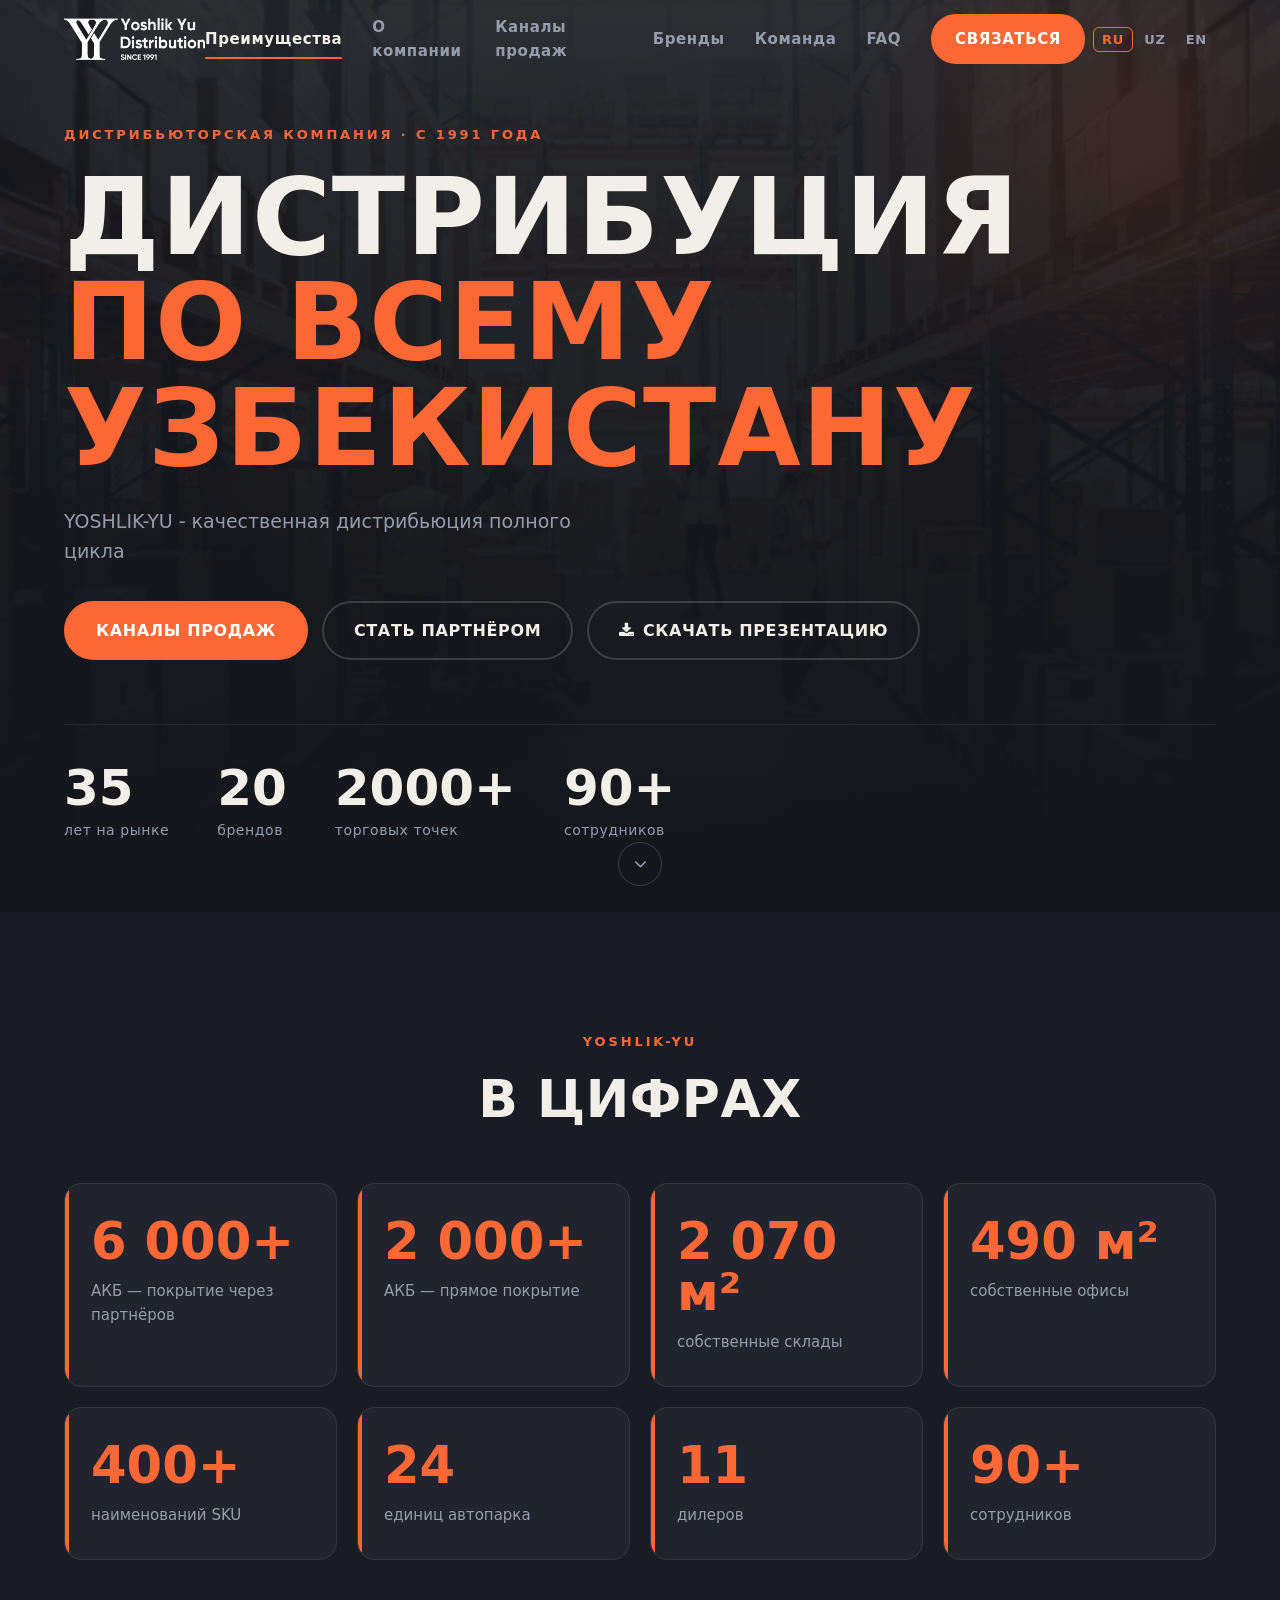
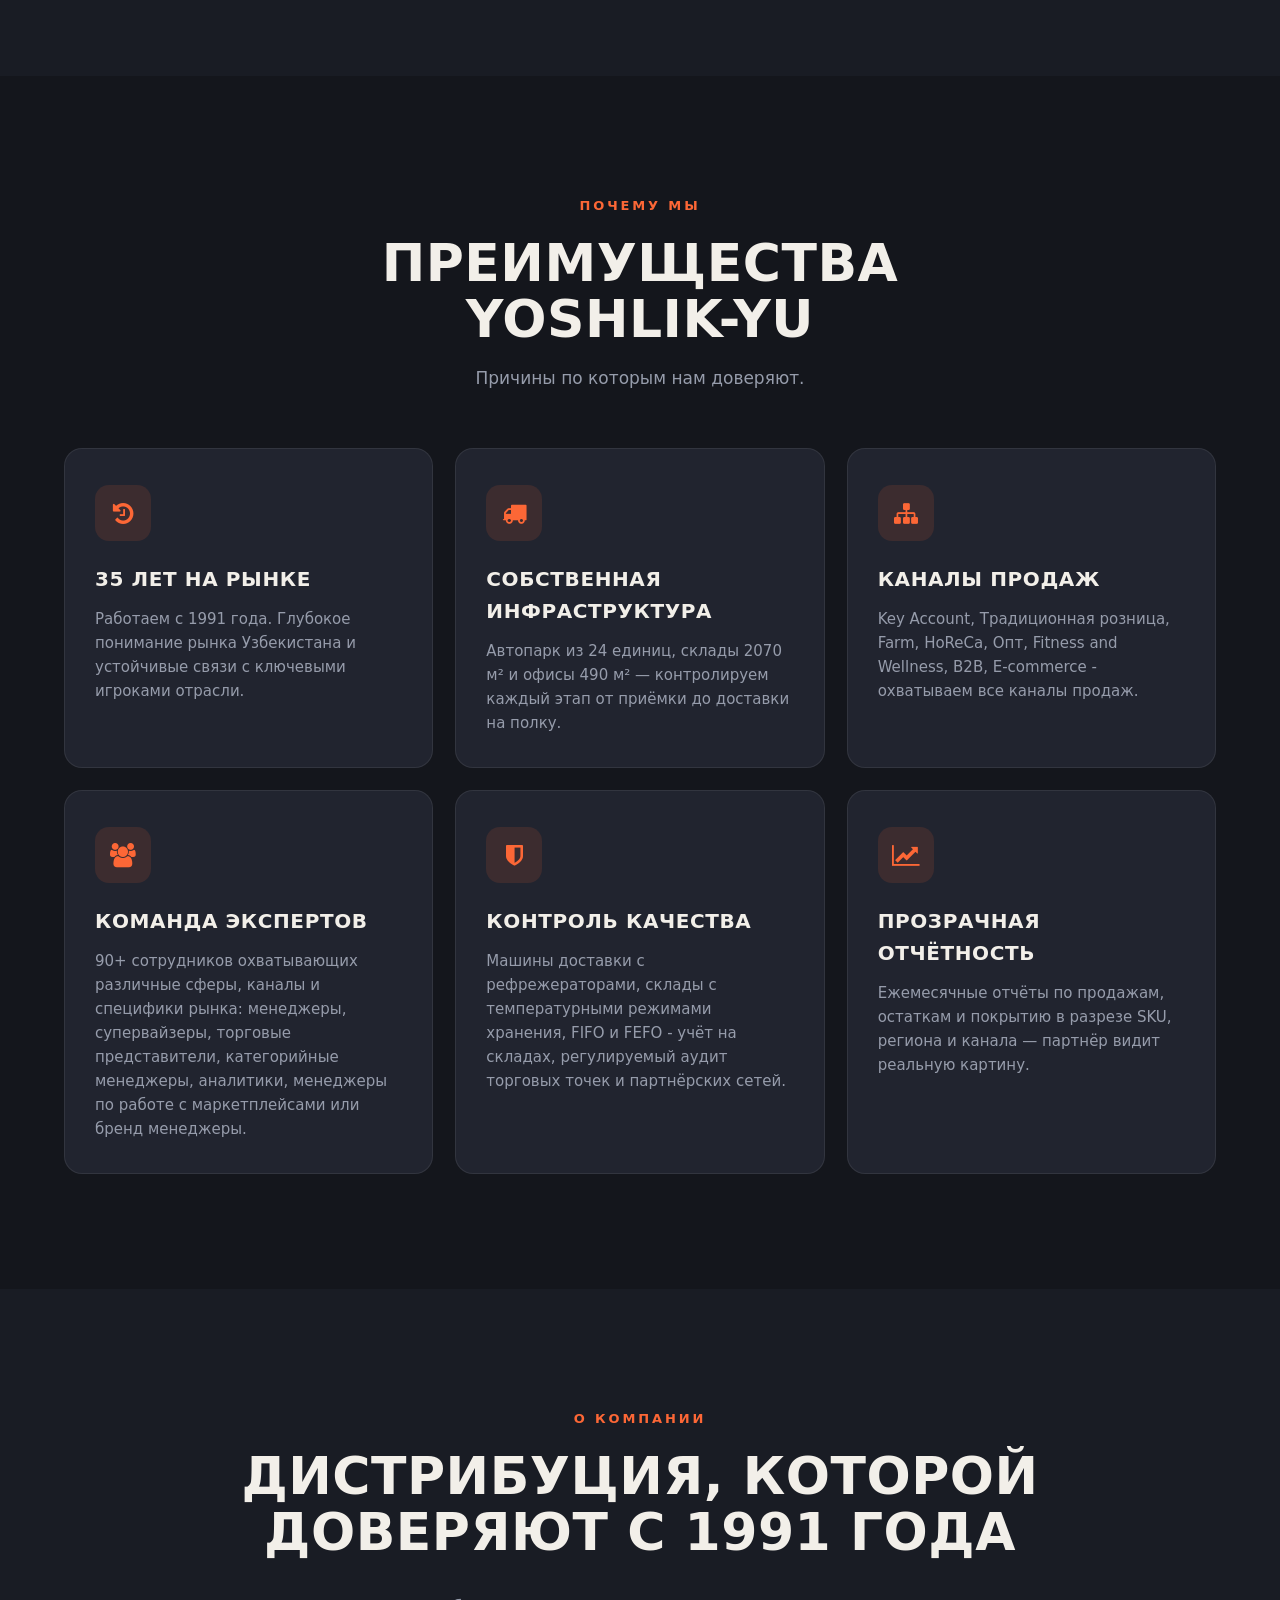
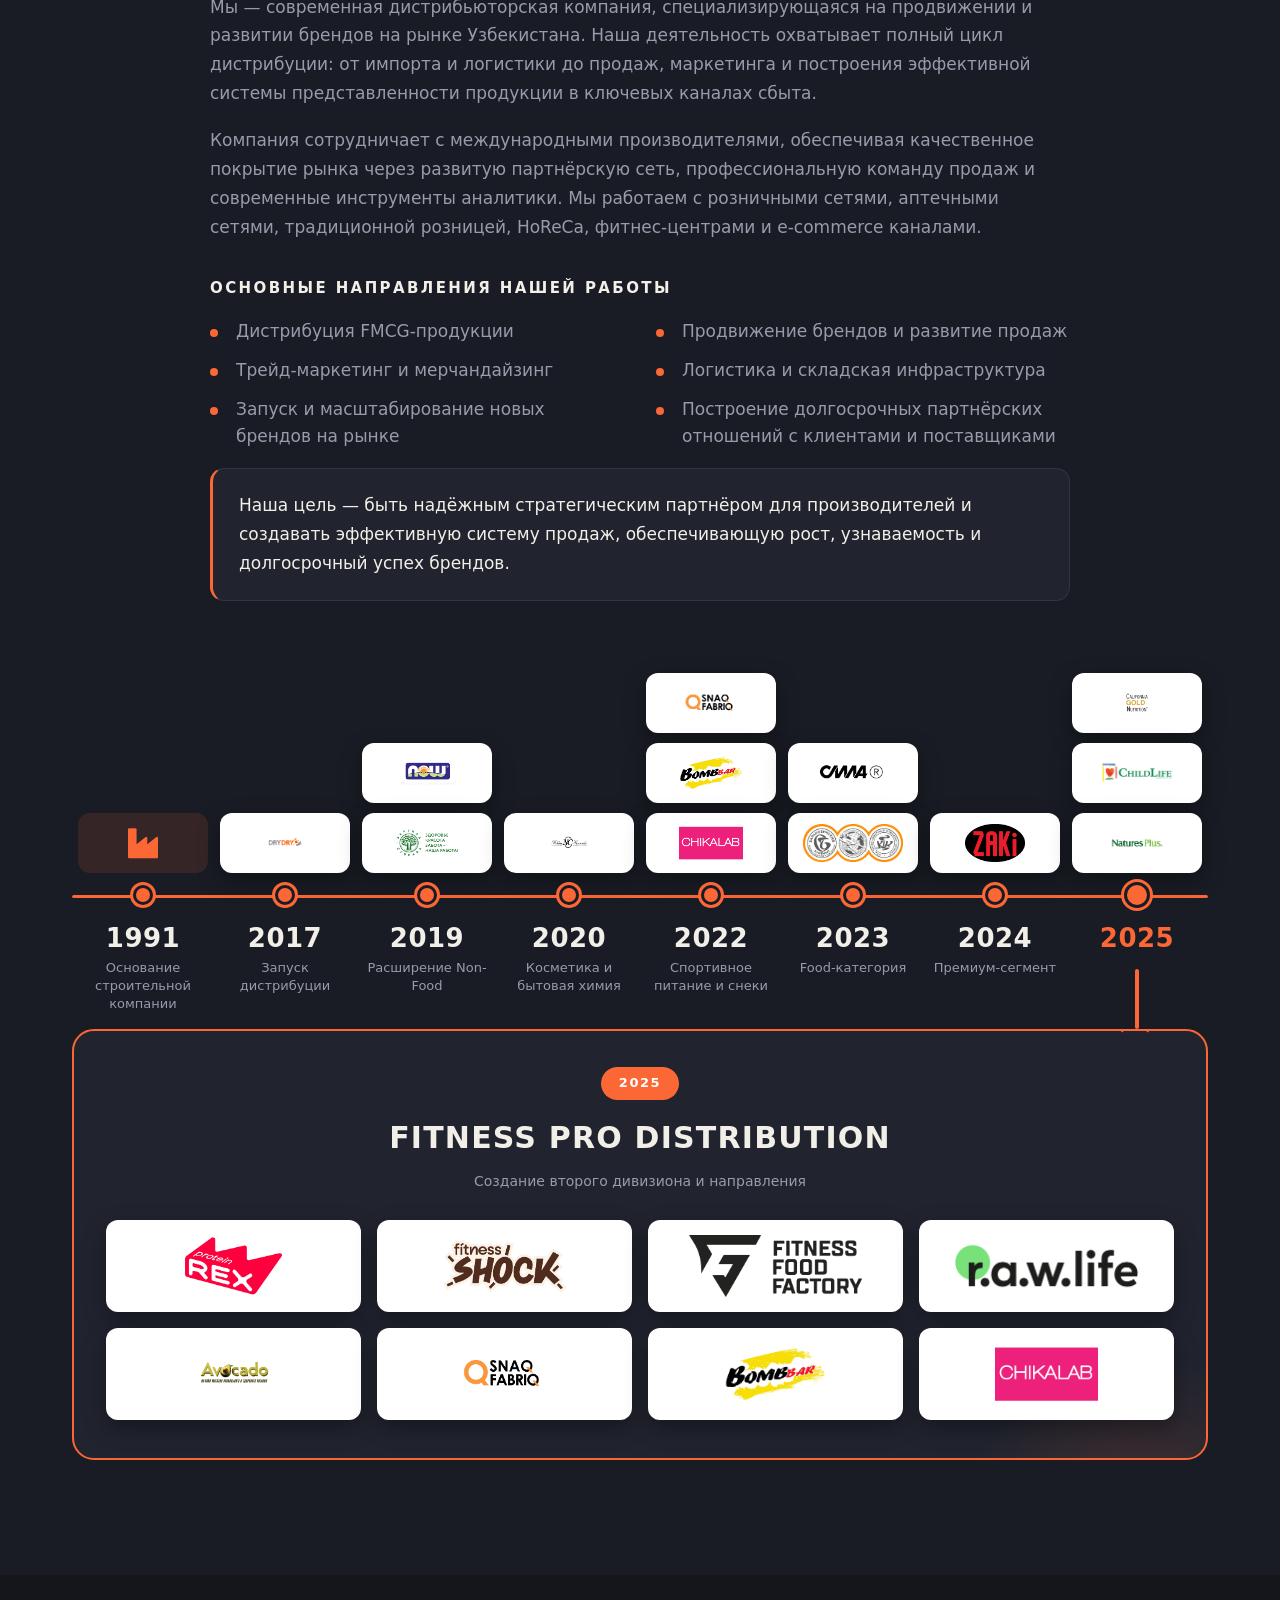
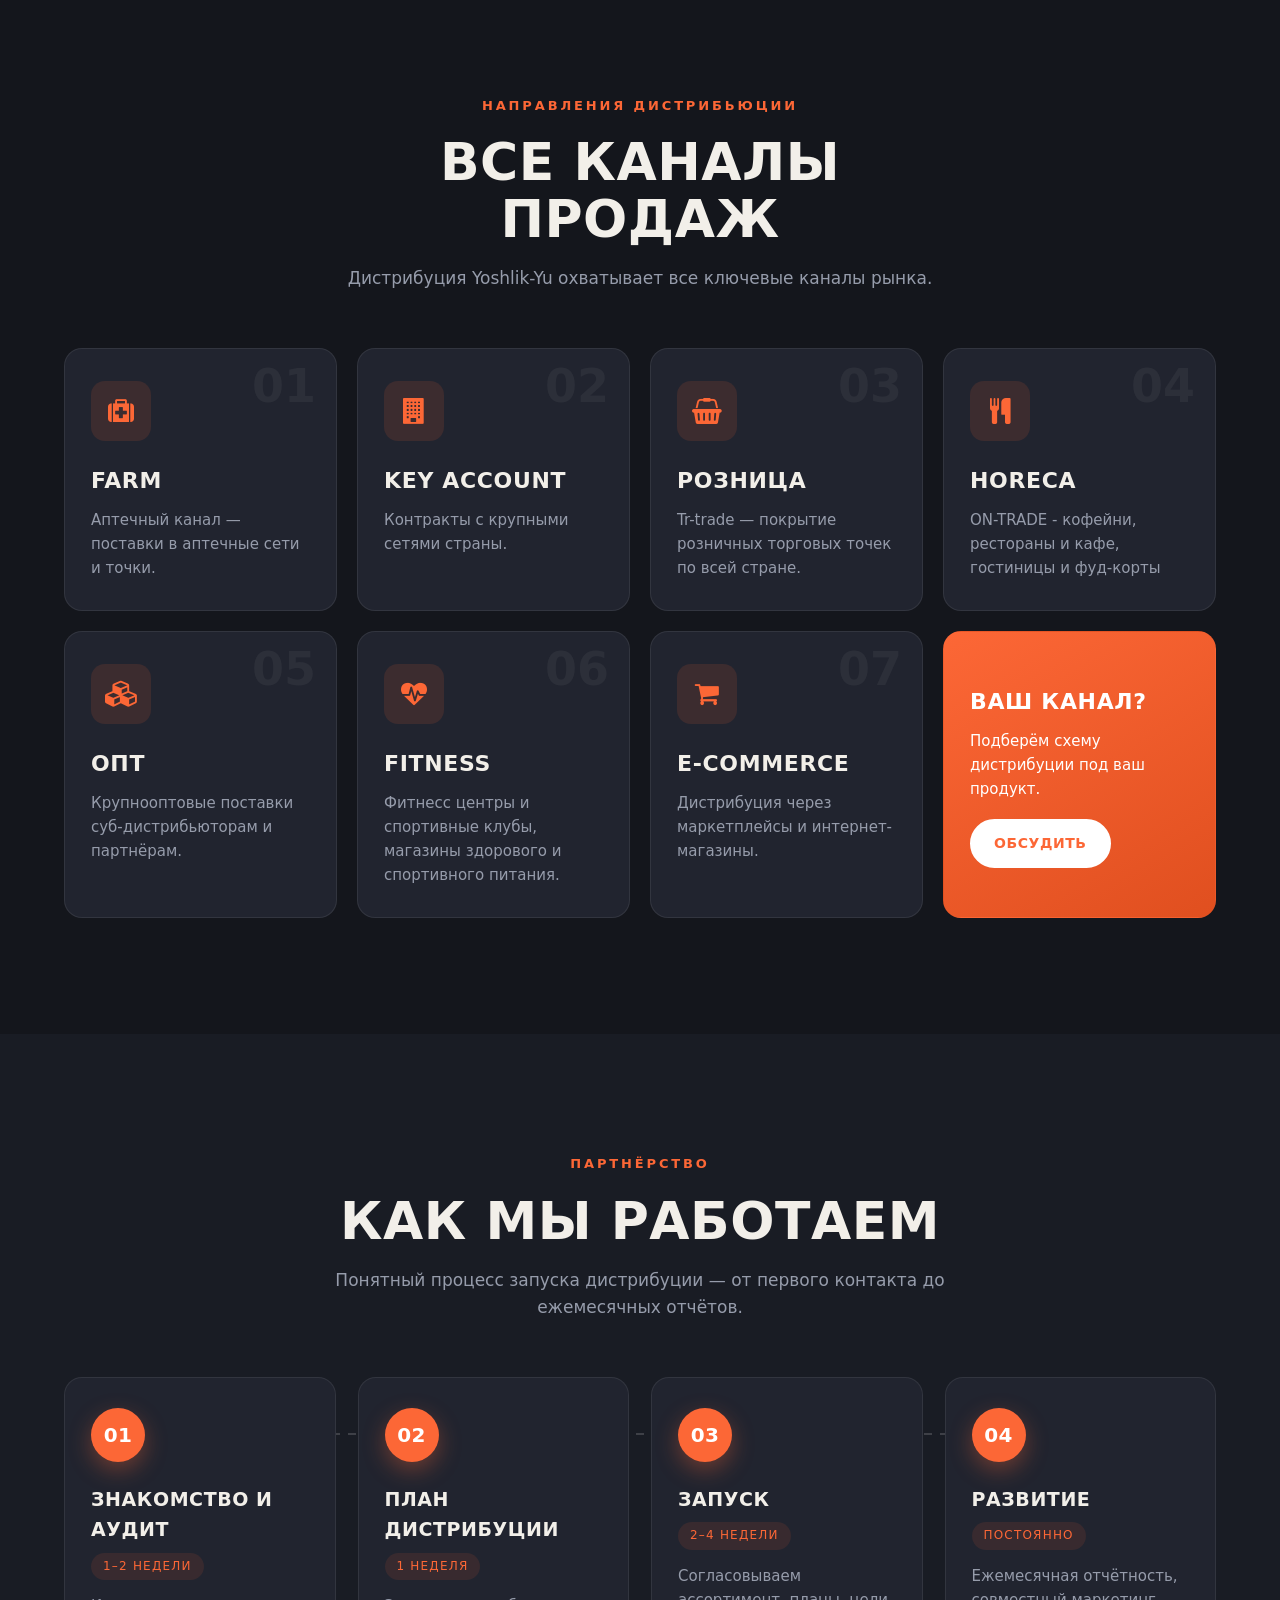
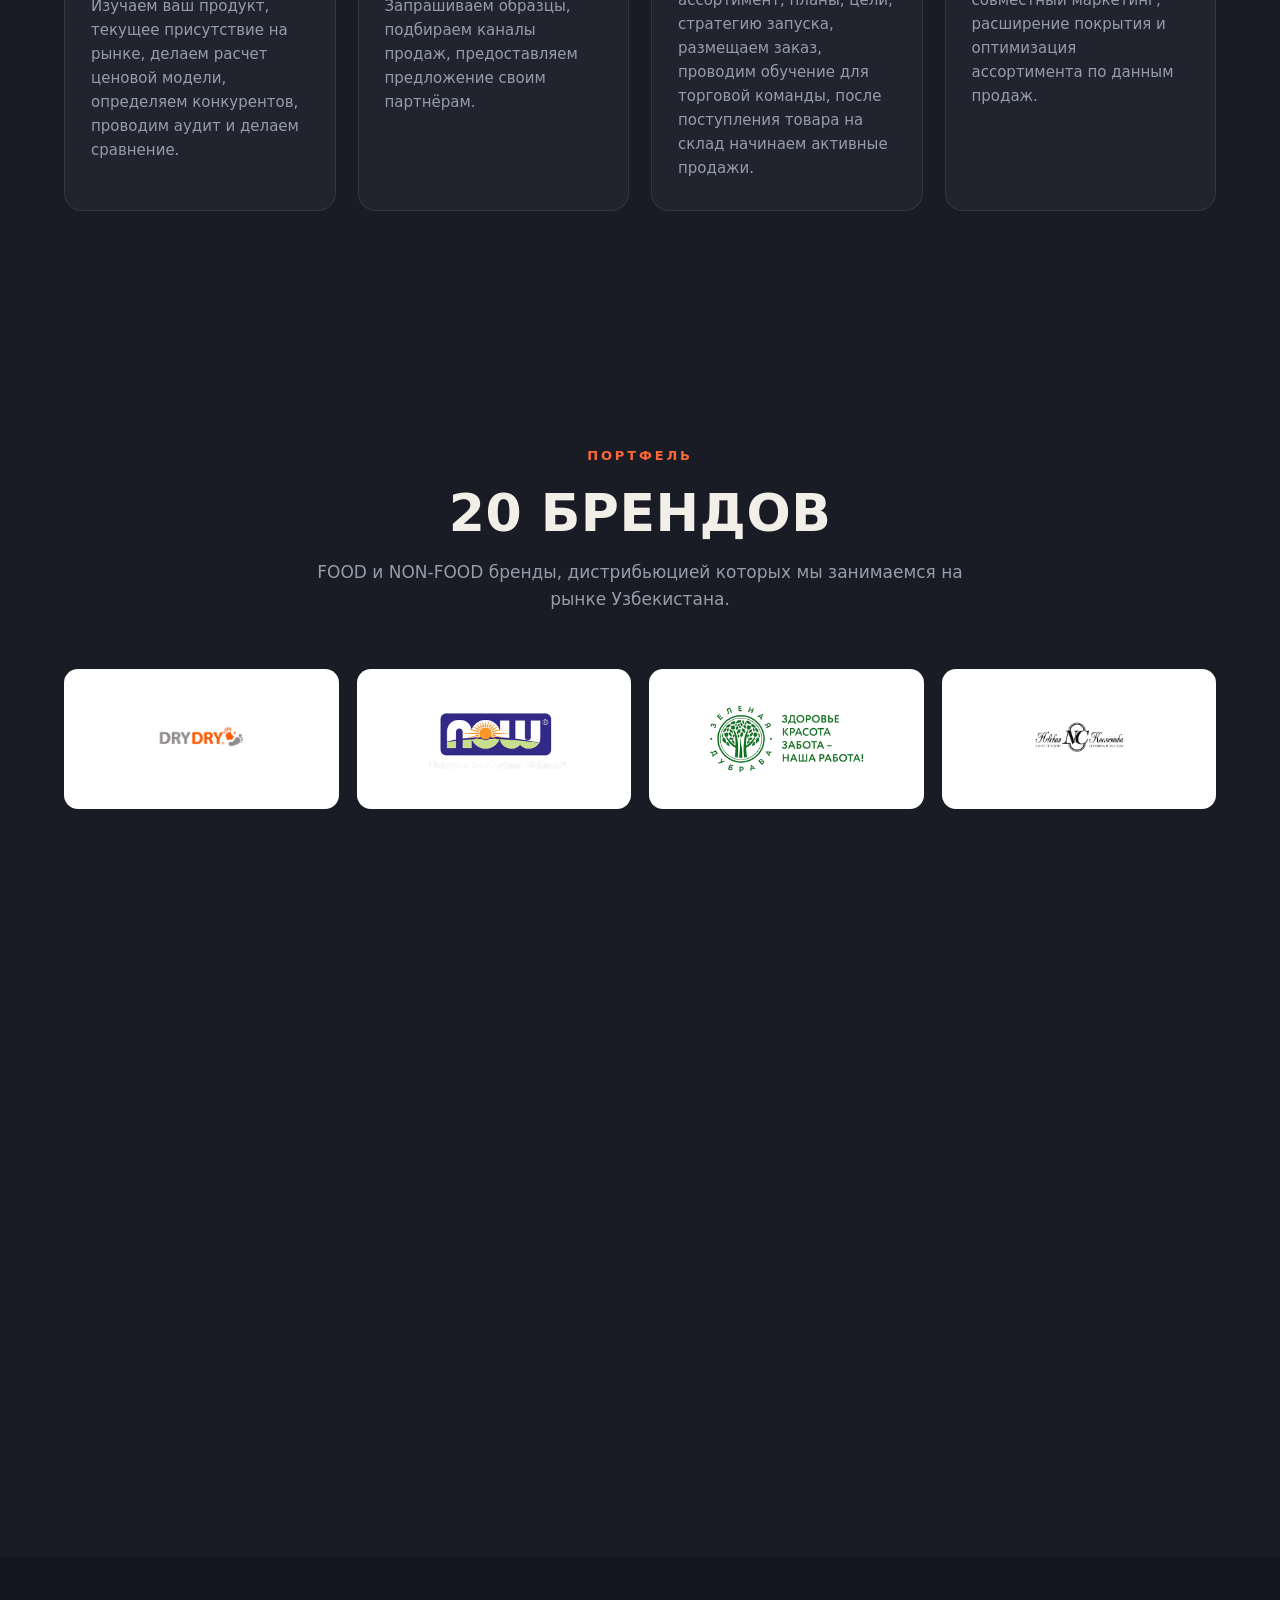
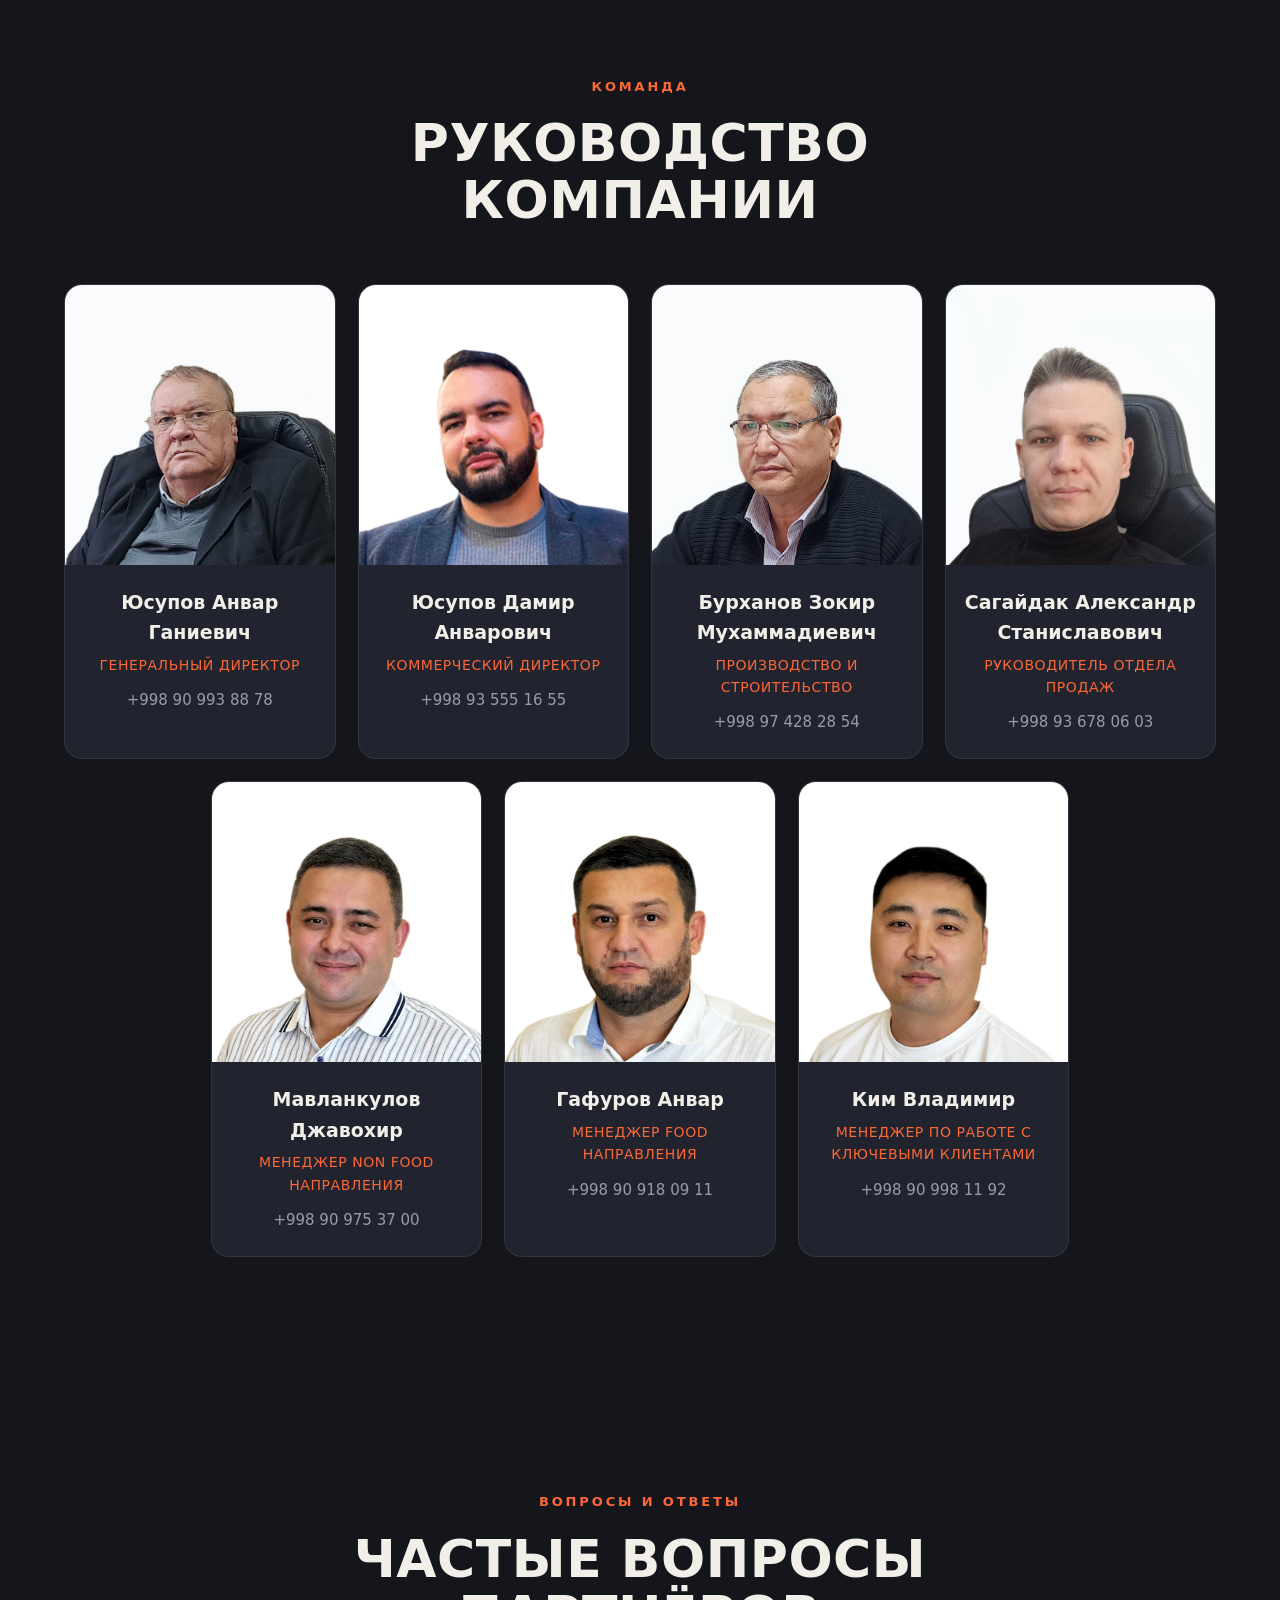
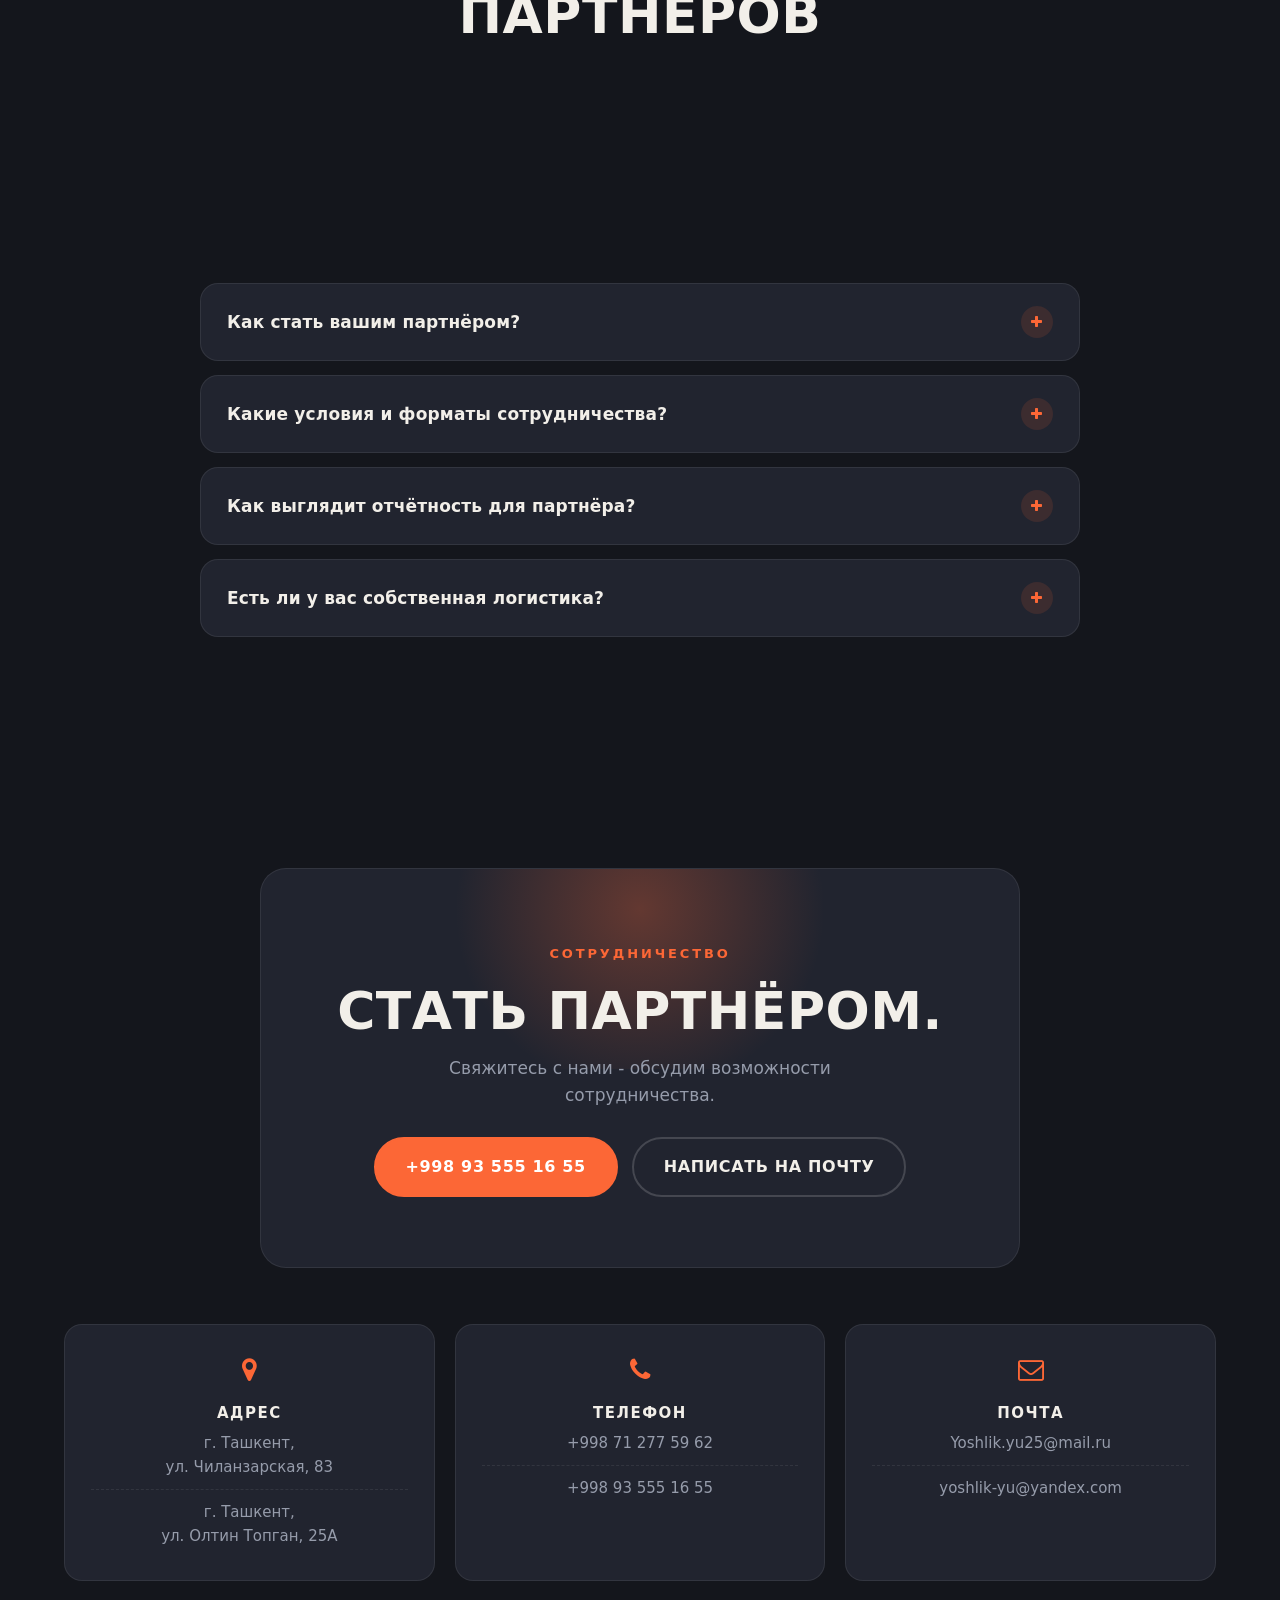
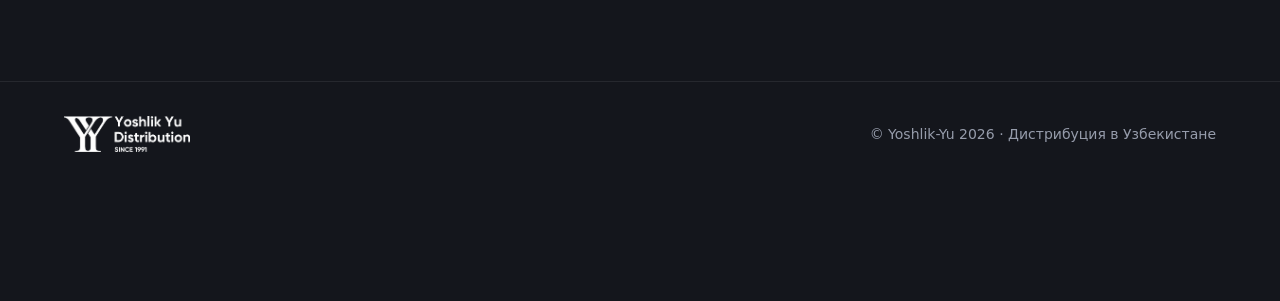
==== commit 5792faed: "translate was implemented" ====
--- a/index.html
+++ b/index.html
@@ -72,6 +72,7 @@
             >Стать партнёром</a
           >
           <a
+            id="alt-ppt-link"
             class="alt-btn alt-btn--ghost"
             href="assets/files/presentation.pdf"
             target="_blank"
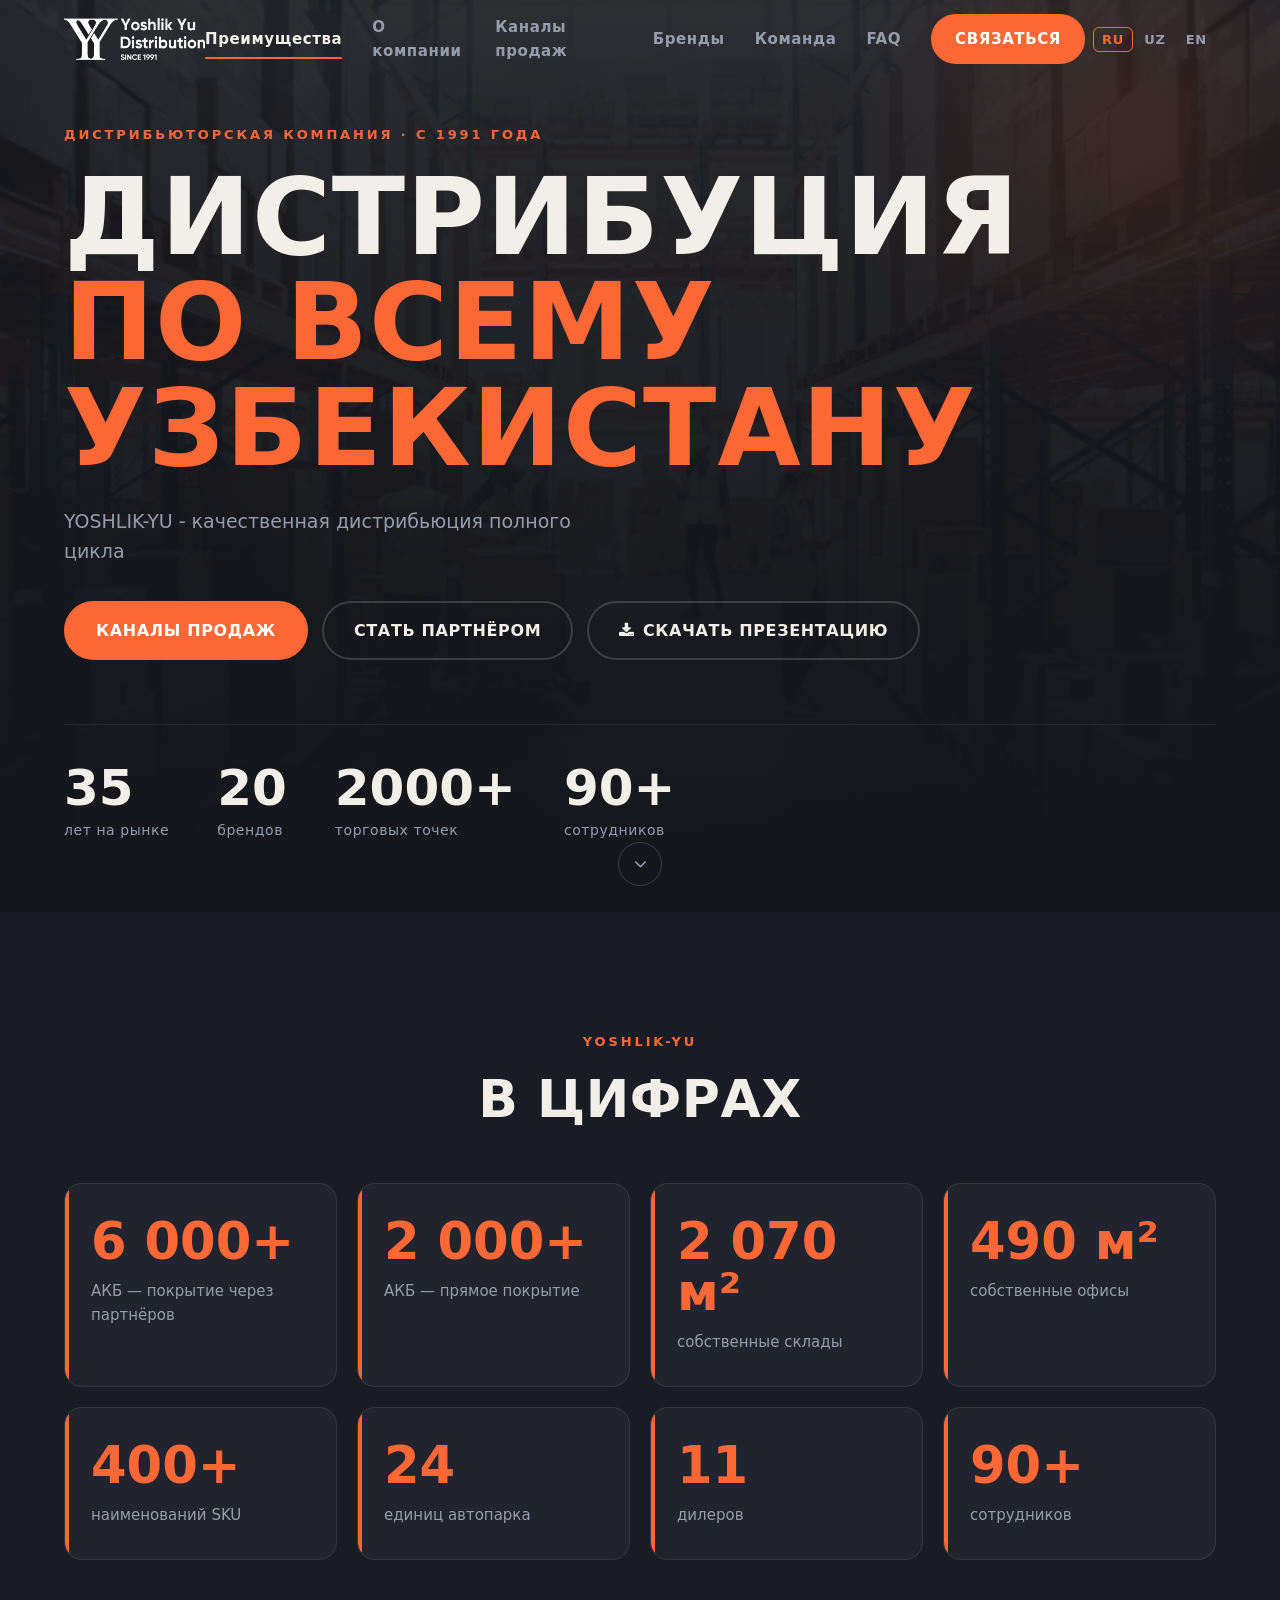
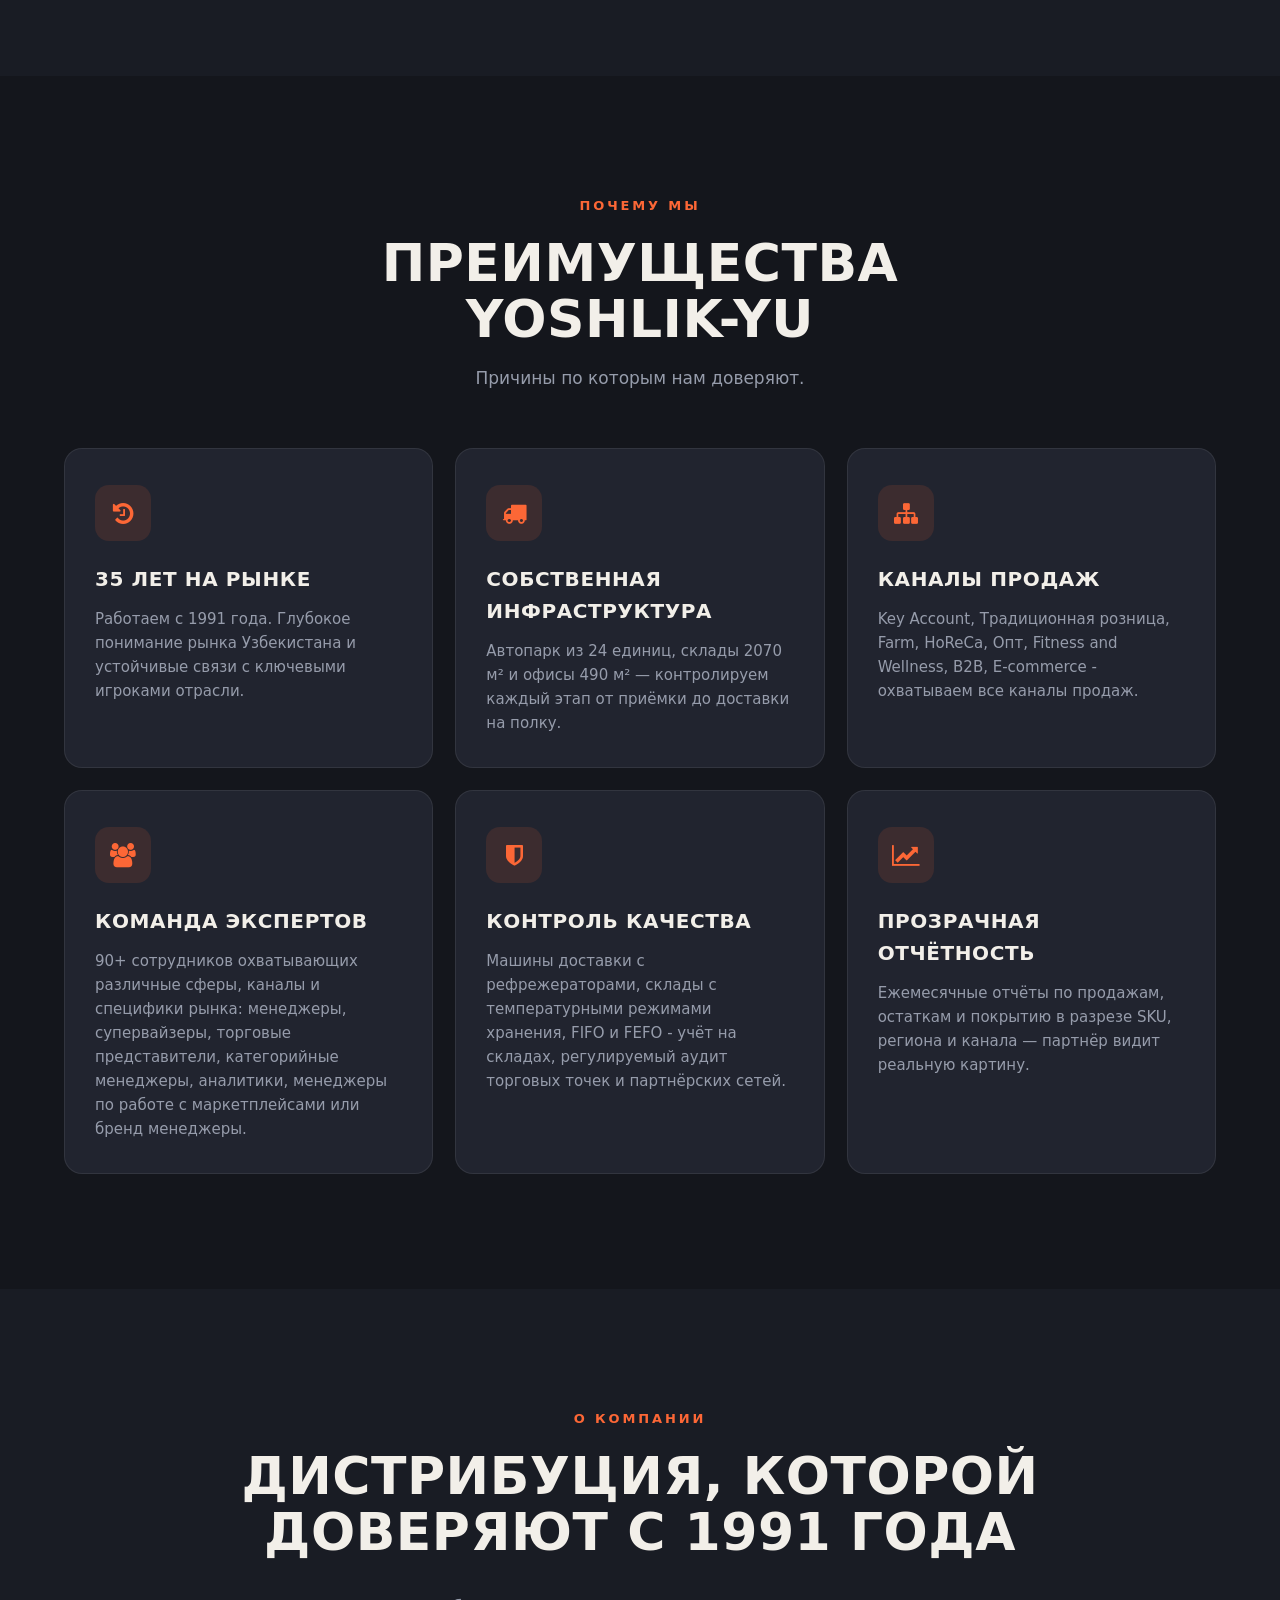
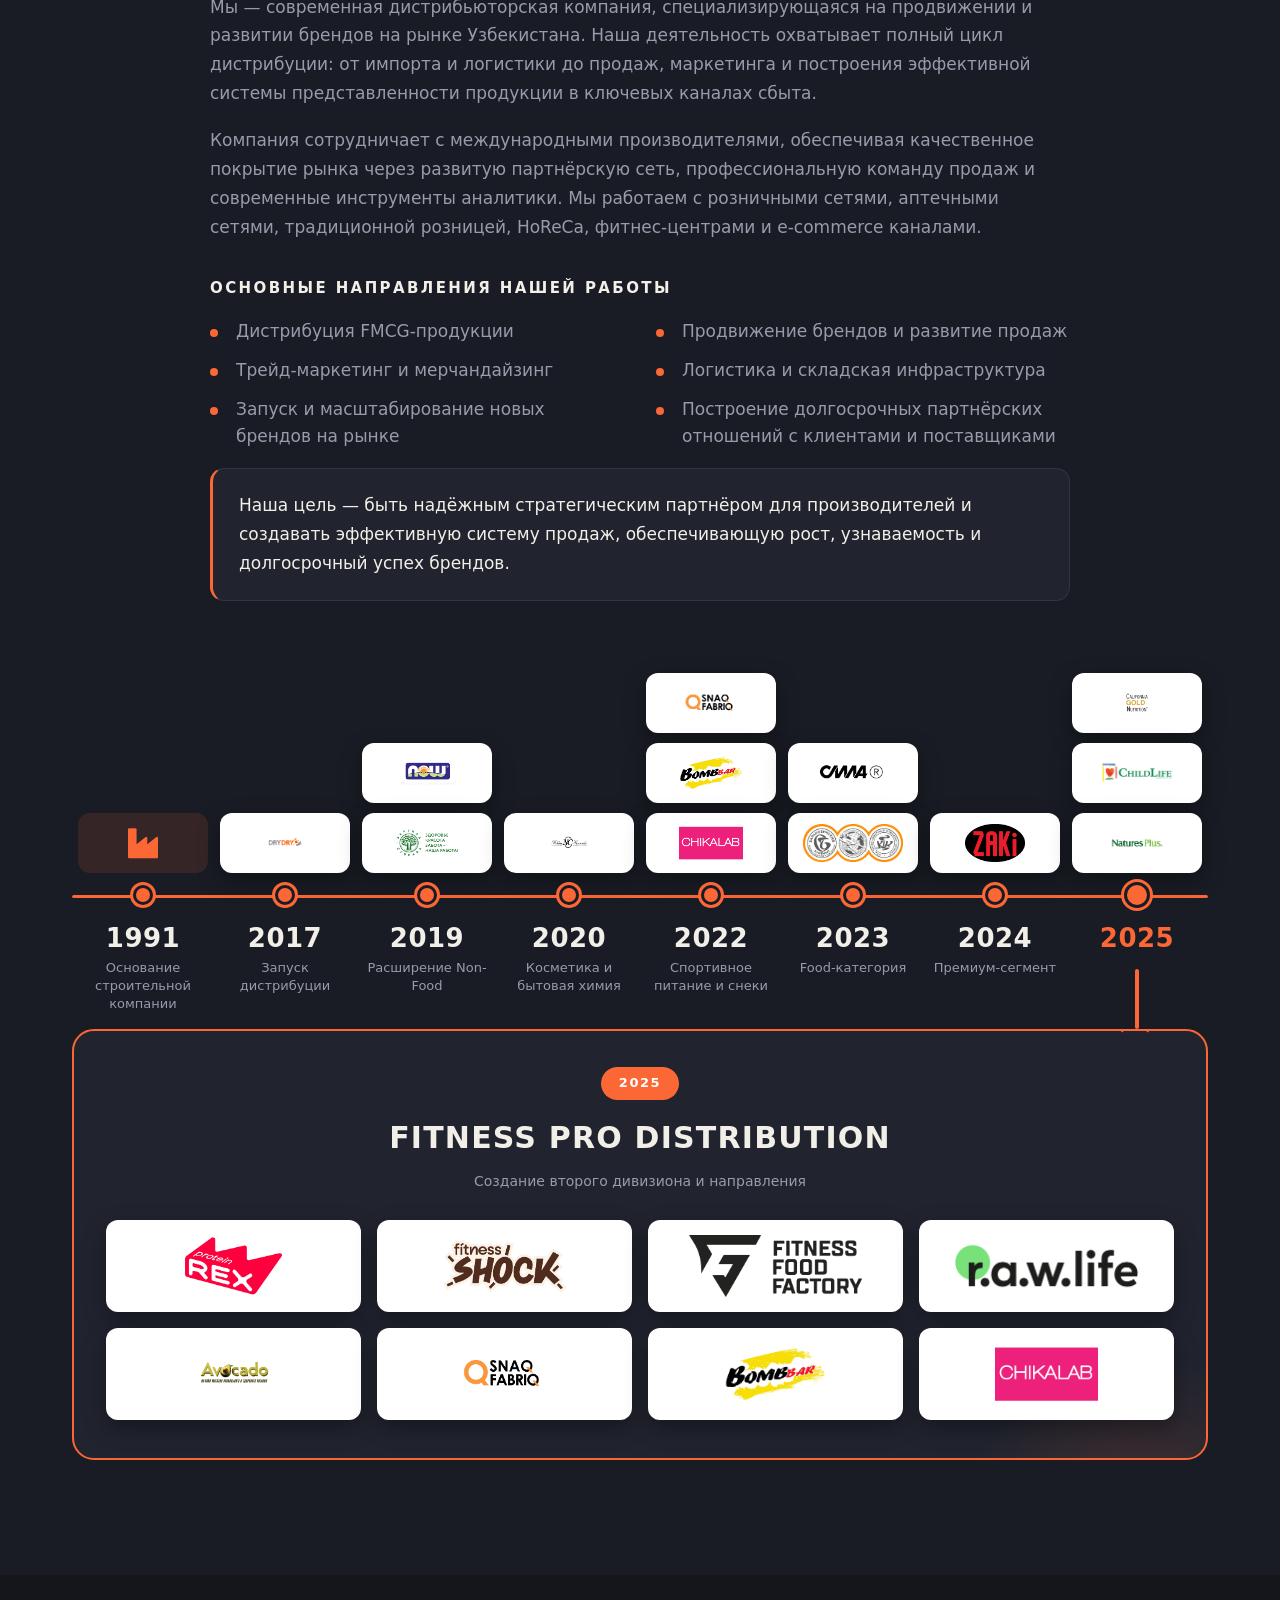
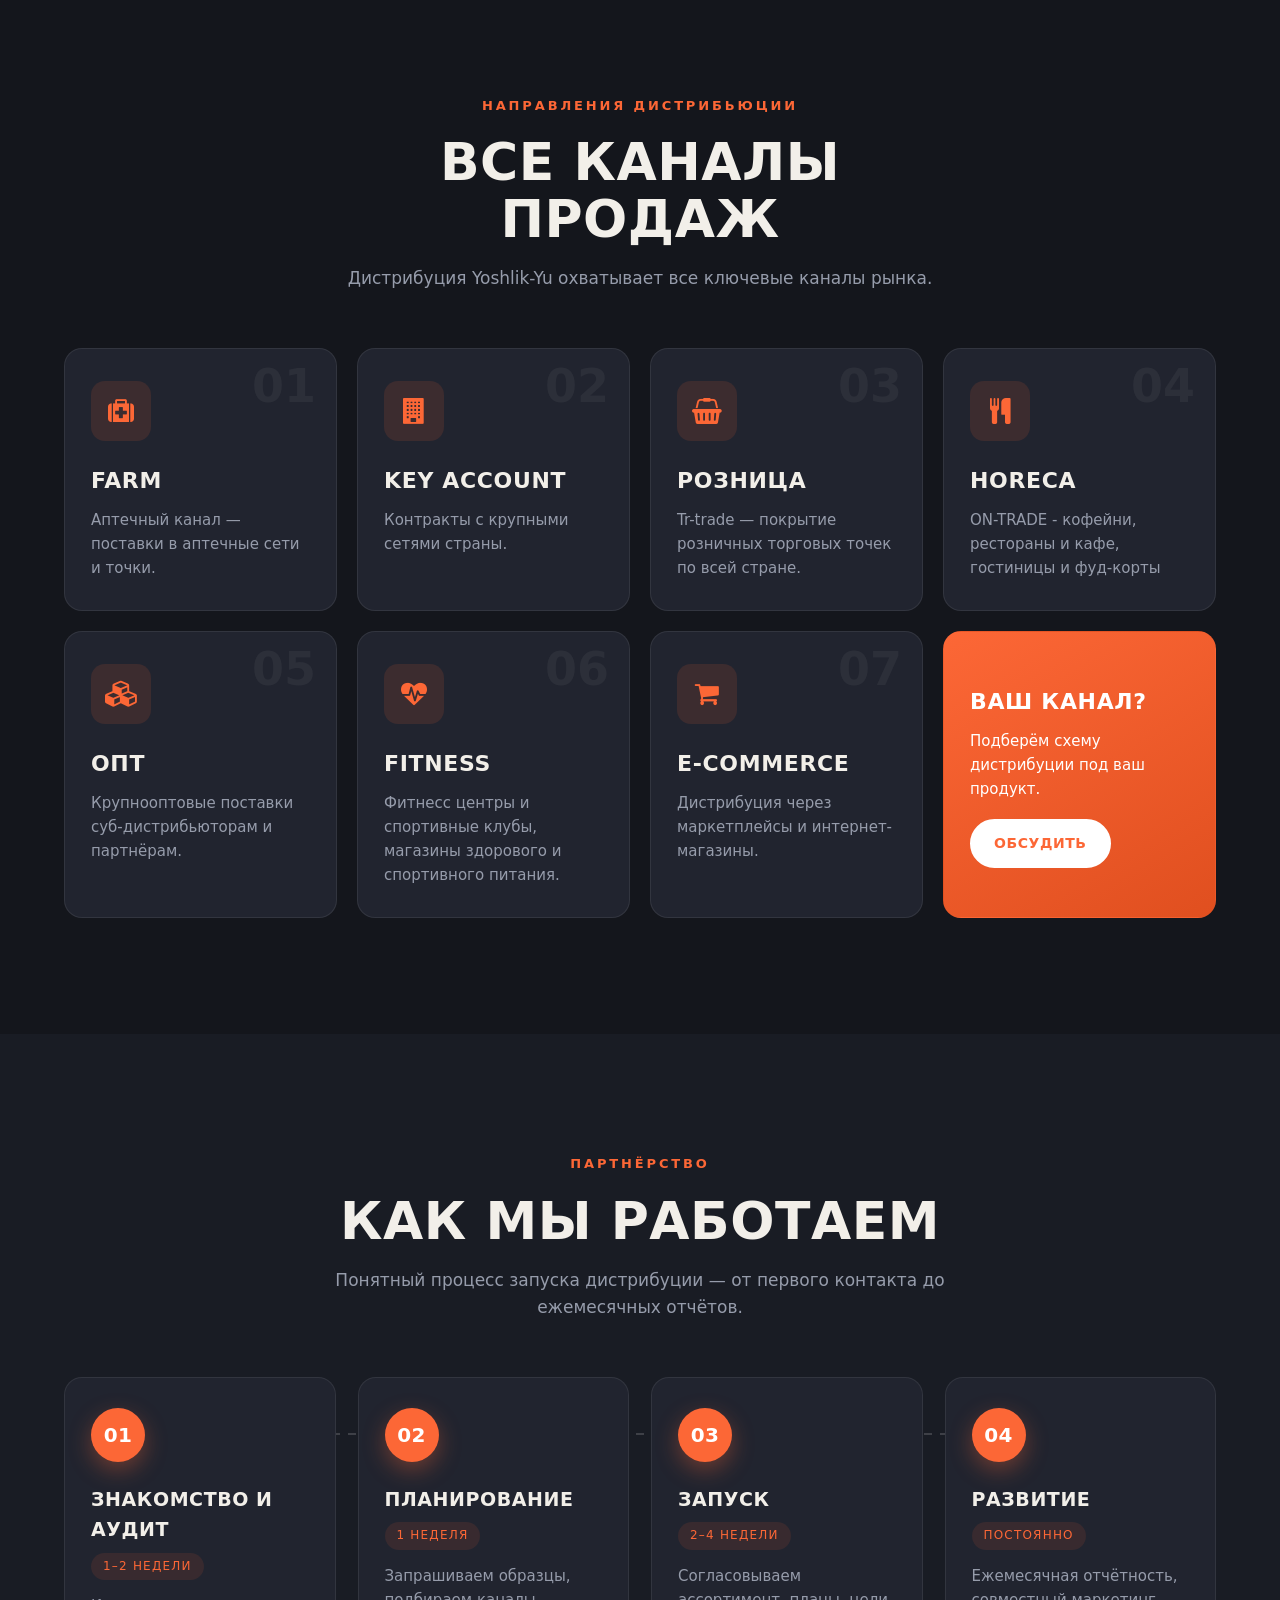
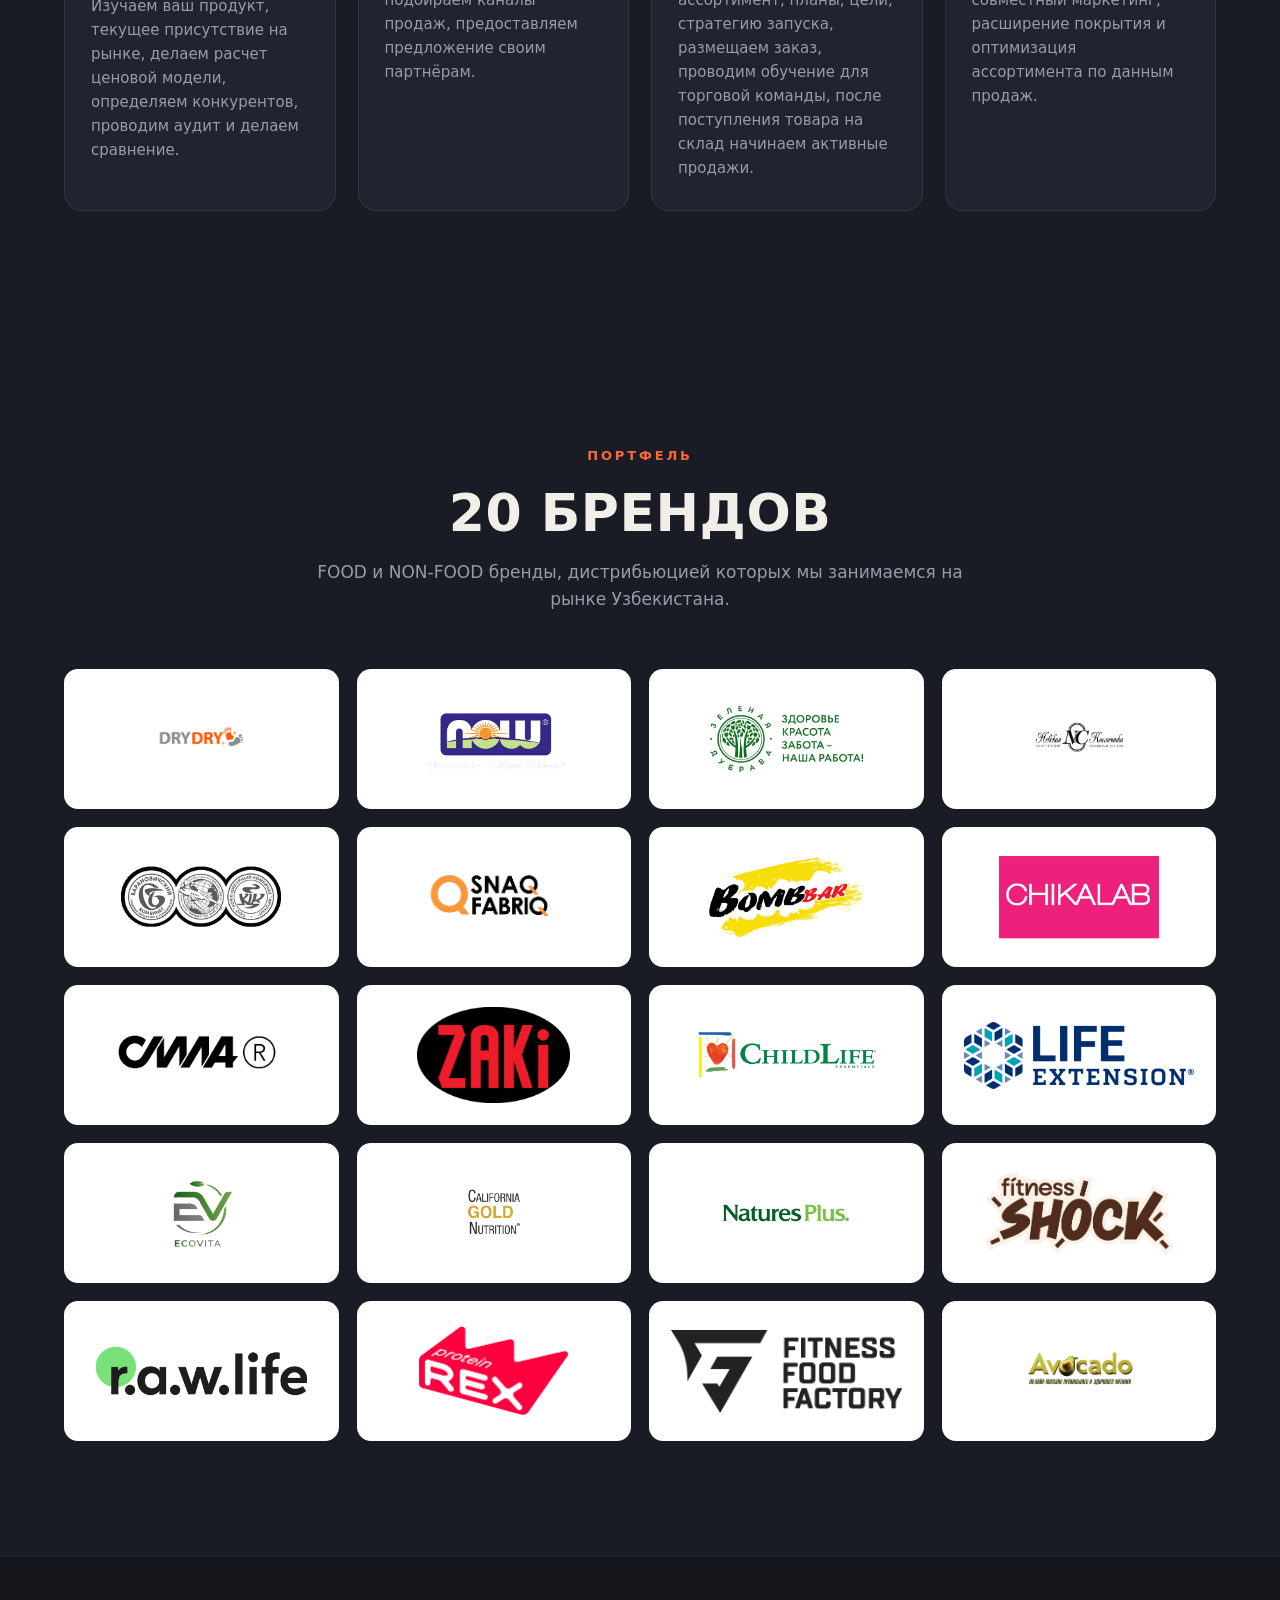
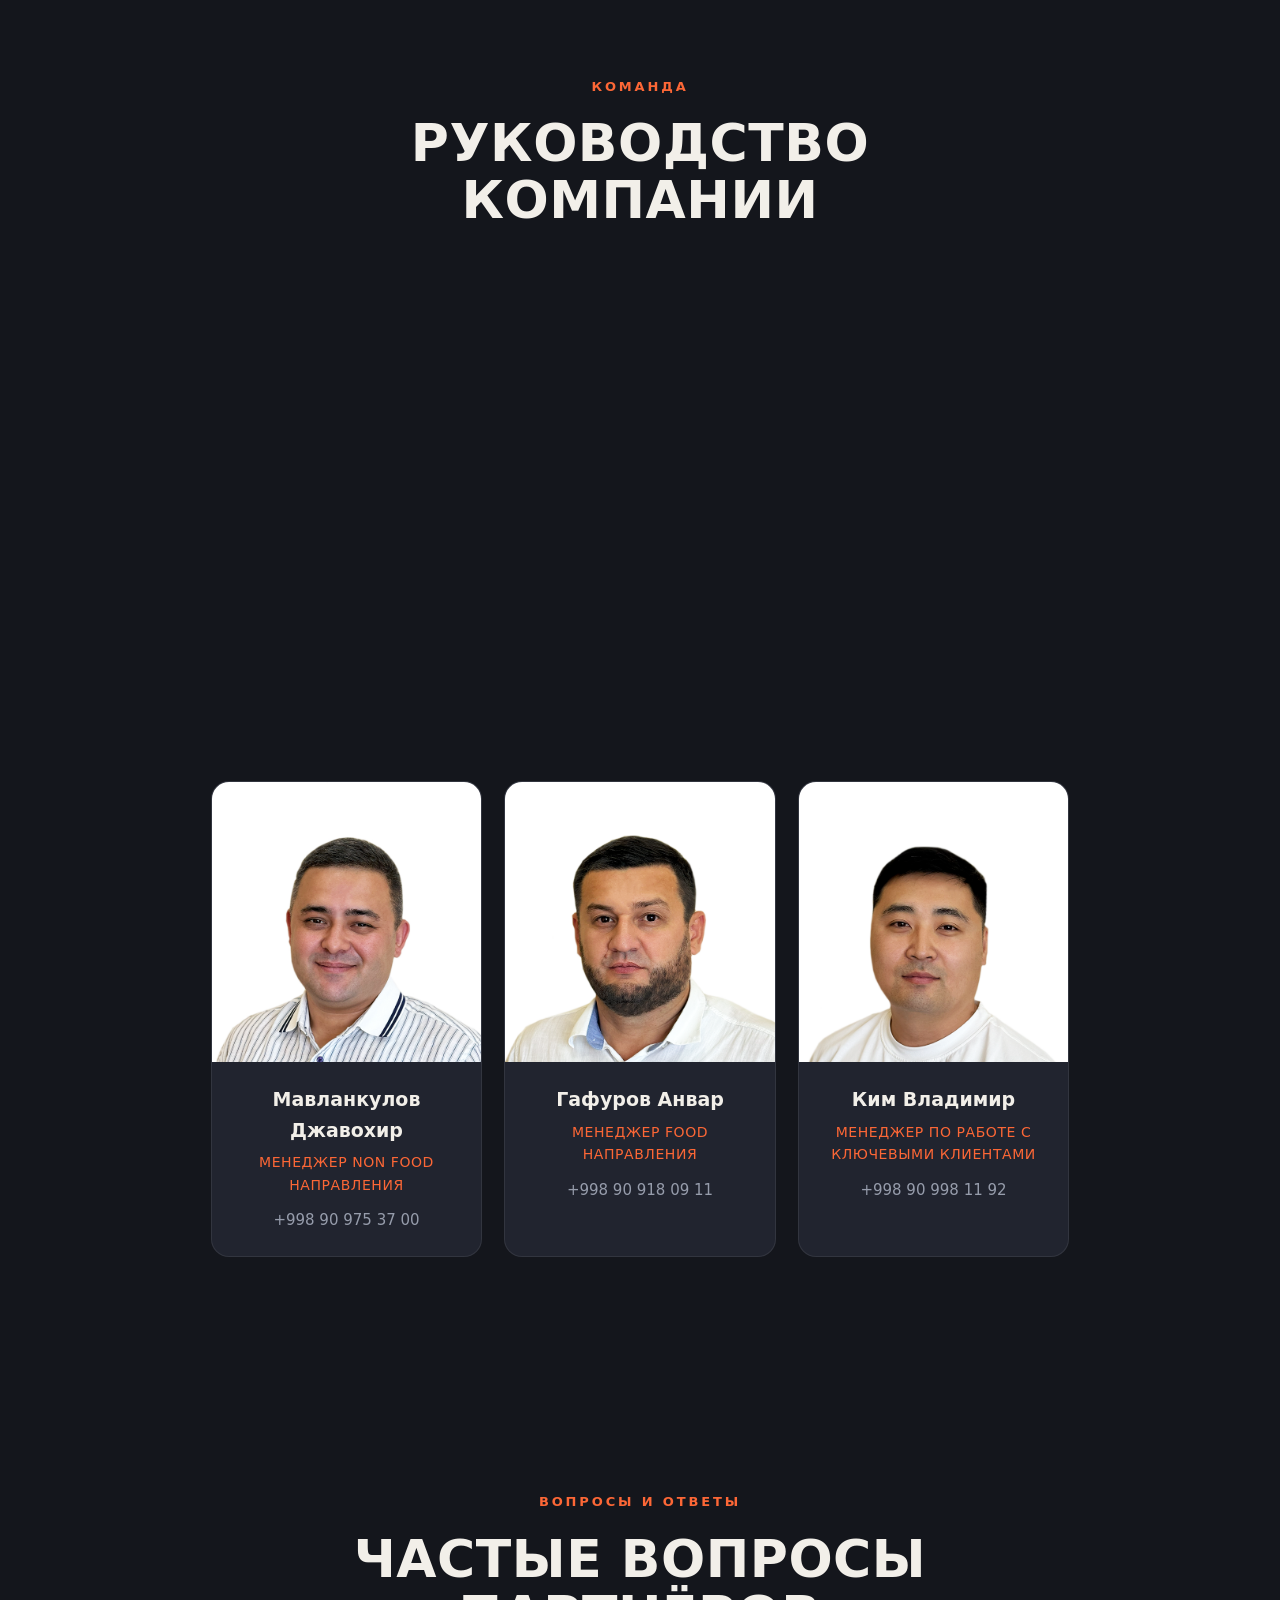
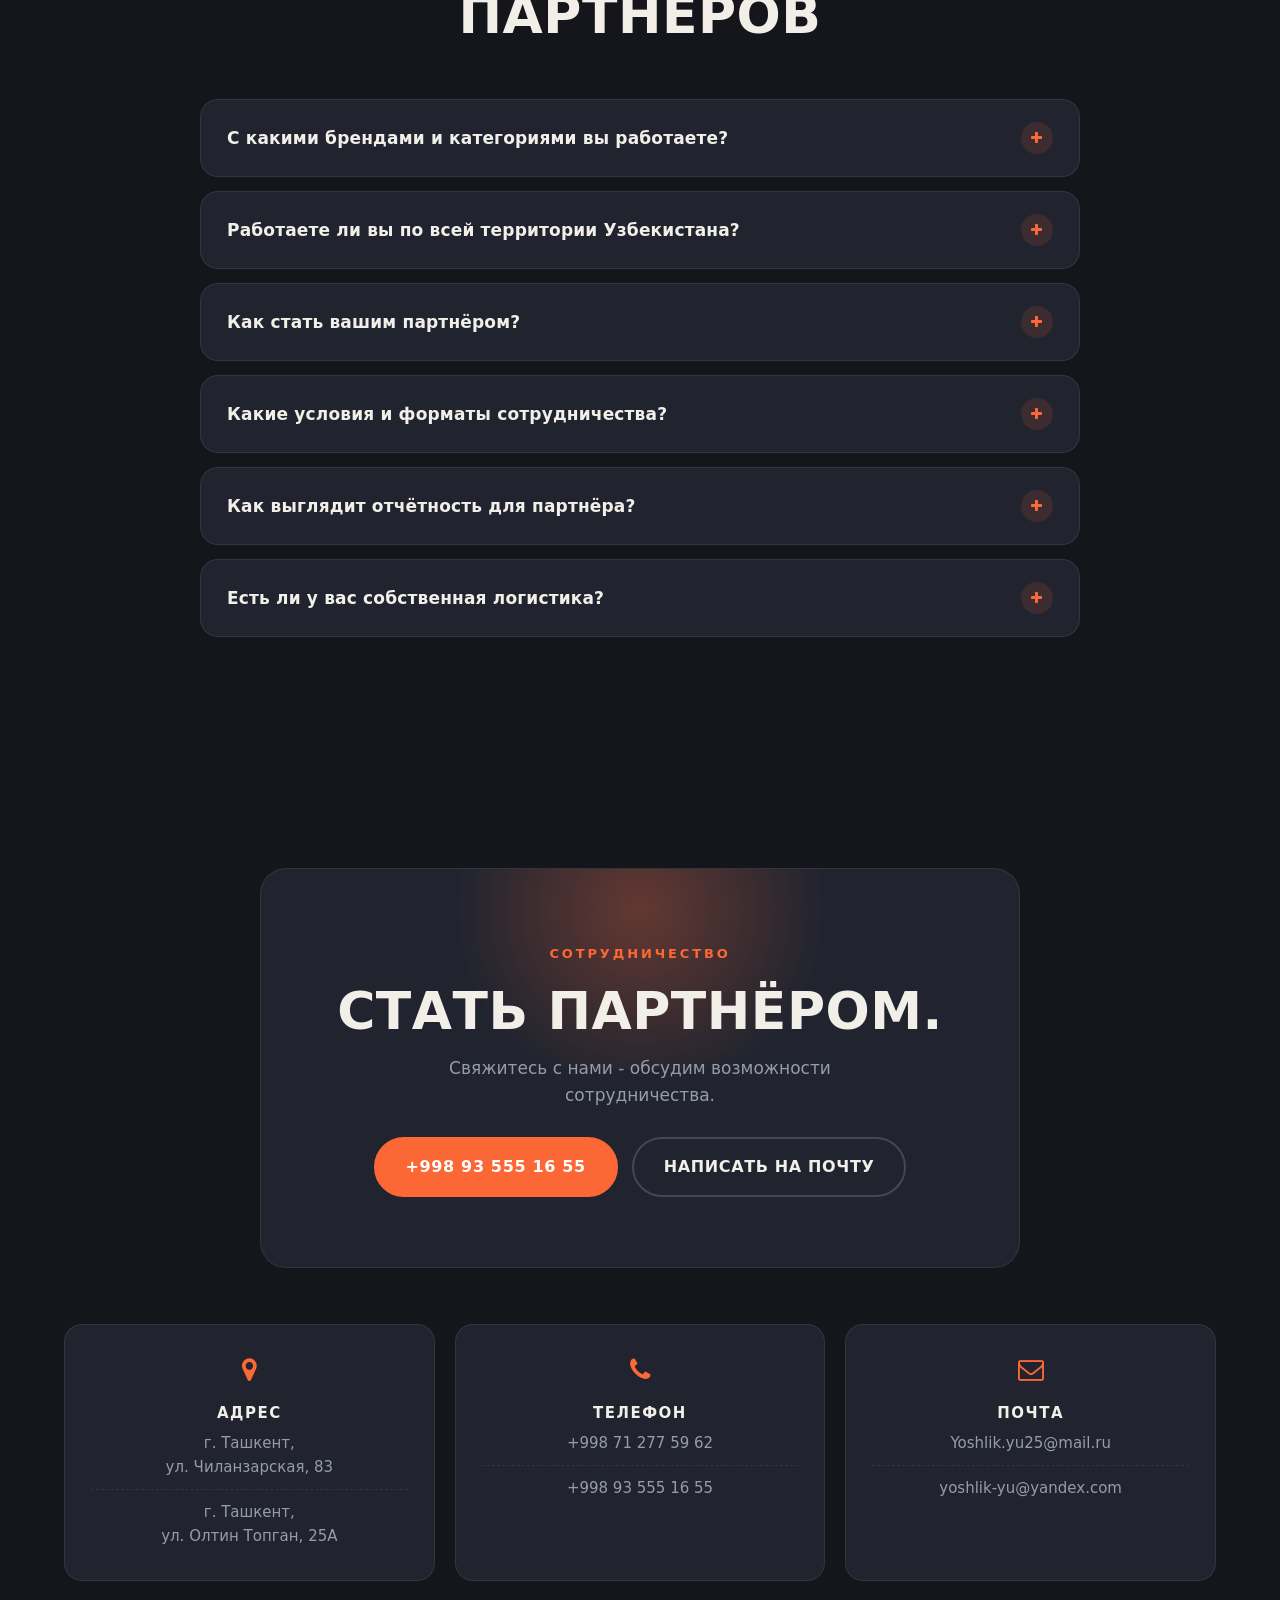
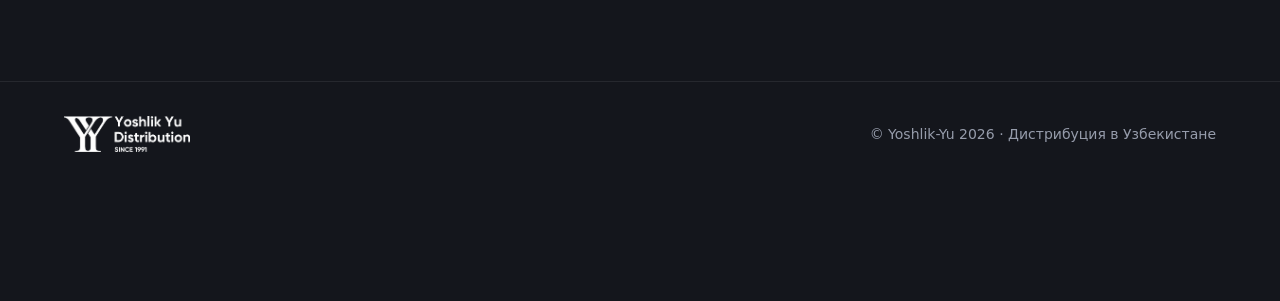
==== commit 2d819165: "changes" ====
--- a/index.html
+++ b/index.html
@@ -657,175 +657,230 @@
         </div>
         <!-- TODO: swap each href="#contact" for the brand's official site once provided. -->
         <div class="alt-brands__grid">
-          <a class="alt-brand alt-reveal" href="#contact" title="DRY DRY">
-            <img
+          <div class="alt-brand alt-reveal" title="DRY DRY" data-brand-url="https://drydry.uz">
+<img
               loading="lazy"
               src="assets/images/partners/4.png"
               alt="DRY DRY"
             />
-          </a>
-          <a class="alt-brand alt-reveal" href="#contact" title="NOW Foods">
-            <img
+          <div class="alt-brand__overlay">
+            <a class="alt-brand__ext" href="https://drydry.uz" target="_blank" rel="noopener" title="Перейти на сайт"><i class="fa fa-external-link"></i></a>
+            <button class="alt-brand__zoom" type="button" title="Увеличить"><i class="fa fa-search-plus"></i></button>
+          </div>
+          </div>
+          <div class="alt-brand alt-reveal" title="NOW Foods">
+<img
               loading="lazy"
               src="assets/images/partners/7.png"
               alt="NOW Foods"
             />
-          </a>
-          <a
+          <div class="alt-brand__overlay">
+            <button class="alt-brand__zoom" type="button" title="Увеличить"><i class="fa fa-search-plus"></i></button>
+          </div>
+          </div>
+          <div
             class="alt-brand alt-reveal"
-            href="#contact"
             title="Зеленая Дубрава"
           >
-            <img
+<img
               loading="lazy"
               src="assets/images/partners/9.png"
               alt="Зеленая Дубрава"
             />
-          </a>
-          <a
+          <div class="alt-brand__overlay">
+            <button class="alt-brand__zoom" type="button" title="Увеличить"><i class="fa fa-search-plus"></i></button>
+          </div>
+          </div>
+          <div
             class="alt-brand alt-reveal"
-            href="#contact"
             title="Невская Косметика"
           >
-            <img
+<img
               loading="lazy"
               src="assets/images/partners/6.png"
               alt="Невская Косметика"
             />
-          </a>
-          <a
+          <div class="alt-brand__overlay">
+            <button class="alt-brand__zoom" type="button" title="Увеличить"><i class="fa fa-search-plus"></i></button>
+          </div>
+          </div>
+          <div
             class="alt-brand alt-reveal"
-            href="#contact"
             title="Пищевые комбинаты"
           >
-            <img
+<img
               loading="lazy"
               src="assets/images/partners/5.png"
               alt="Пищевые комбинаты"
             />
-          </a>
-          <a class="alt-brand alt-reveal" href="#contact" title="SNAQ FABRIQ">
-            <img
+          <div class="alt-brand__overlay">
+            <button class="alt-brand__zoom" type="button" title="Увеличить"><i class="fa fa-search-plus"></i></button>
+          </div>
+          </div>
+          <div class="alt-brand alt-reveal" title="SNAQ FABRIQ">
+<img
               loading="lazy"
               src="assets/images/portfolio/SnaqFabriq2 - black.png"
               alt="SNAQ FABRIQ"
             />
-          </a>
-          <a class="alt-brand alt-reveal" href="#contact" title="BombBar">
-            <img
+          <div class="alt-brand__overlay">
+            <button class="alt-brand__zoom" type="button" title="Увеличить"><i class="fa fa-search-plus"></i></button>
+          </div>
+          </div>
+          <div class="alt-brand alt-reveal" title="BombBar">
+<img
               loading="lazy"
               src="assets/images/partners/2.png"
               alt="BombBar"
             />
-          </a>
-          <a class="alt-brand alt-reveal" href="#contact" title="CHIKALAB">
-            <img
+          <div class="alt-brand__overlay">
+            <button class="alt-brand__zoom" type="button" title="Увеличить"><i class="fa fa-search-plus"></i></button>
+          </div>
+          </div>
+          <div class="alt-brand alt-reveal" title="CHIKALAB">
+<img
               loading="lazy"
               src="assets/images/partners/3.png"
               alt="CHIKALAB"
             />
-          </a>
-          <a class="alt-brand alt-reveal" href="#contact" title="CCC4">
-            <img
+          <div class="alt-brand__overlay">
+            <button class="alt-brand__zoom" type="button" title="Увеличить"><i class="fa fa-search-plus"></i></button>
+          </div>
+          </div>
+          <div class="alt-brand alt-reveal" title="CCC4">
+<img
               loading="lazy"
               src="assets/images/partners/20.png"
               alt="CCC4"
             />
-          </a>
-          <a class="alt-brand alt-reveal" href="#contact" title="ZAKI">
-            <img
+          <div class="alt-brand__overlay">
+            <button class="alt-brand__zoom" type="button" title="Увеличить"><i class="fa fa-search-plus"></i></button>
+          </div>
+          </div>
+          <div class="alt-brand alt-reveal" title="ZAKI">
+<img
               loading="lazy"
               src="assets/images/partners/11.png"
               alt="ZAKI"
             />
-          </a>
-          <a
+          <div class="alt-brand__overlay">
+            <button class="alt-brand__zoom" type="button" title="Увеличить"><i class="fa fa-search-plus"></i></button>
+          </div>
+          </div>
+          <div
             class="alt-brand alt-reveal"
-            href="#contact"
             title="ChildLife Essentials"
           >
-            <img
+<img
               loading="lazy"
               src="assets/images/partners/16.png"
               alt="ChildLife Essentials"
             />
-          </a>
-          <a
+          <div class="alt-brand__overlay">
+            <button class="alt-brand__zoom" type="button" title="Увеличить"><i class="fa fa-search-plus"></i></button>
+          </div>
+          </div>
+          <div
             class="alt-brand alt-reveal"
-            href="#contact"
             title="Life Extension"
           >
-            <img
+<img
               loading="lazy"
               src="assets/images/portfolio/life-extension.png"
               alt="Life Extension"
             />
-          </a>
-          <a class="alt-brand alt-reveal" href="#contact" title="ECOVITA">
-            <img
+          <div class="alt-brand__overlay">
+            <button class="alt-brand__zoom" type="button" title="Увеличить"><i class="fa fa-search-plus"></i></button>
+          </div>
+          </div>
+          <div class="alt-brand alt-reveal" title="ECOVITA">
+<img
               loading="lazy"
               src="assets/images/partners/15.png"
               alt="ECOVITA"
             />
-          </a>
-          <a
+          <div class="alt-brand__overlay">
+            <button class="alt-brand__zoom" type="button" title="Увеличить"><i class="fa fa-search-plus"></i></button>
+          </div>
+          </div>
+          <div
             class="alt-brand alt-reveal"
-            href="#contact"
             title="California Gold Nutrition"
           >
-            <img
+<img
               loading="lazy"
               src="assets/images/partners/19.png"
               alt="California Gold Nutrition"
             />
-          </a>
+          <div class="alt-brand__overlay">
+            <button class="alt-brand__zoom" type="button" title="Увеличить"><i class="fa fa-search-plus"></i></button>
+          </div>
+          </div>
 
-          <a class="alt-brand alt-reveal" href="#contact" title="Natures Plus">
-            <img
+          <div class="alt-brand alt-reveal" title="Natures Plus">
+<img
               loading="lazy"
               src="assets/images/partners/21.png"
               alt="Natures Plus"
             />
-          </a>
-          <a class="alt-brand alt-reveal" href="#contact" title="fitness SHOCK">
-            <img
+          <div class="alt-brand__overlay">
+            <button class="alt-brand__zoom" type="button" title="Увеличить"><i class="fa fa-search-plus"></i></button>
+          </div>
+          </div>
+          <div class="alt-brand alt-reveal" title="fitness SHOCK">
+<img
               loading="lazy"
               src="assets/images/partners/17.png"
               alt="fitness SHOCK"
             />
-          </a>
-          <a class="alt-brand alt-reveal" href="#contact" title="r.a.w.life">
-            <img
+          <div class="alt-brand__overlay">
+            <button class="alt-brand__zoom" type="button" title="Увеличить"><i class="fa fa-search-plus"></i></button>
+          </div>
+          </div>
+          <div class="alt-brand alt-reveal" title="r.a.w.life">
+<img
               loading="lazy"
               src="assets/images/partners/14.png"
               alt="r.a.w.life"
             />
-          </a>
-          <a class="alt-brand alt-reveal" href="#contact" title="protein REX">
-            <img
+          <div class="alt-brand__overlay">
+            <button class="alt-brand__zoom" type="button" title="Увеличить"><i class="fa fa-search-plus"></i></button>
+          </div>
+          </div>
+          <div class="alt-brand alt-reveal" title="protein REX">
+<img
               loading="lazy"
               src="assets/images/partners/18.png"
               alt="protein REX"
             />
-          </a>
-          <a
+          <div class="alt-brand__overlay">
+            <button class="alt-brand__zoom" type="button" title="Увеличить"><i class="fa fa-search-plus"></i></button>
+          </div>
+          </div>
+          <div
             class="alt-brand alt-reveal"
-            href="#contact"
             title="Fitness Food Factory"
           >
-            <img
+<img
               loading="lazy"
               src="assets/images/partners/13.png"
               alt="Fitness Food Factory"
             />
-          </a>
-          <a class="alt-brand alt-reveal" href="#contact" title="Avocado">
-            <img
+          <div class="alt-brand__overlay">
+            <button class="alt-brand__zoom" type="button" title="Увеличить"><i class="fa fa-search-plus"></i></button>
+          </div>
+          </div>
+          <div class="alt-brand alt-reveal" title="Avocado" data-brand-url="https://avocadoshop.uz">
+<img
               loading="lazy"
               src="assets/images/partners/12.png"
               alt="Avocado"
             />
-          </a>
+          <div class="alt-brand__overlay">
+            <a class="alt-brand__ext" href="https://avocadoshop.uz" target="_blank" rel="noopener" title="Перейти на сайт"><i class="fa fa-external-link"></i></a>
+            <button class="alt-brand__zoom" type="button" title="Увеличить"><i class="fa fa-search-plus"></i></button>
+          </div>
+          </div>
         </div>
       </div>
     </section>
--- a/assets/css/alternative.css
+++ b/assets/css/alternative.css
@@ -680,6 +680,50 @@
   transform: scale(1.12);
 }
 
+.alt-brand__overlay {
+  position: absolute;
+  inset: 0;
+  display: flex;
+  align-items: center;
+  justify-content: center;
+  gap: 12px;
+  background: rgba(20, 22, 28, 0.6);
+  border-radius: 14px;
+  opacity: 0;
+  transition: opacity 0.22s ease;
+}
+
+.alt-brand:hover .alt-brand__overlay {
+  opacity: 1;
+}
+
+.alt-brand__ext,
+.alt-brand__zoom {
+  display: flex;
+  align-items: center;
+  justify-content: center;
+  width: 44px;
+  height: 44px;
+  border-radius: 50%;
+  background: rgba(255, 255, 255, 0.15);
+  border: 2px solid rgba(255, 255, 255, 0.5);
+  color: #fff;
+  font-size: 18px;
+  cursor: pointer;
+  transition:
+    background 0.2s ease,
+    border-color 0.2s ease,
+    transform 0.2s ease;
+  text-decoration: none;
+}
+
+.alt-brand__ext:hover,
+.alt-brand__zoom:hover {
+  background: var(--accent);
+  border-color: var(--accent);
+  transform: scale(1.12);
+}
+
 /* ---- team ----------------------------------------------------------------- */
 .alt-team__grid {
   display: flex;
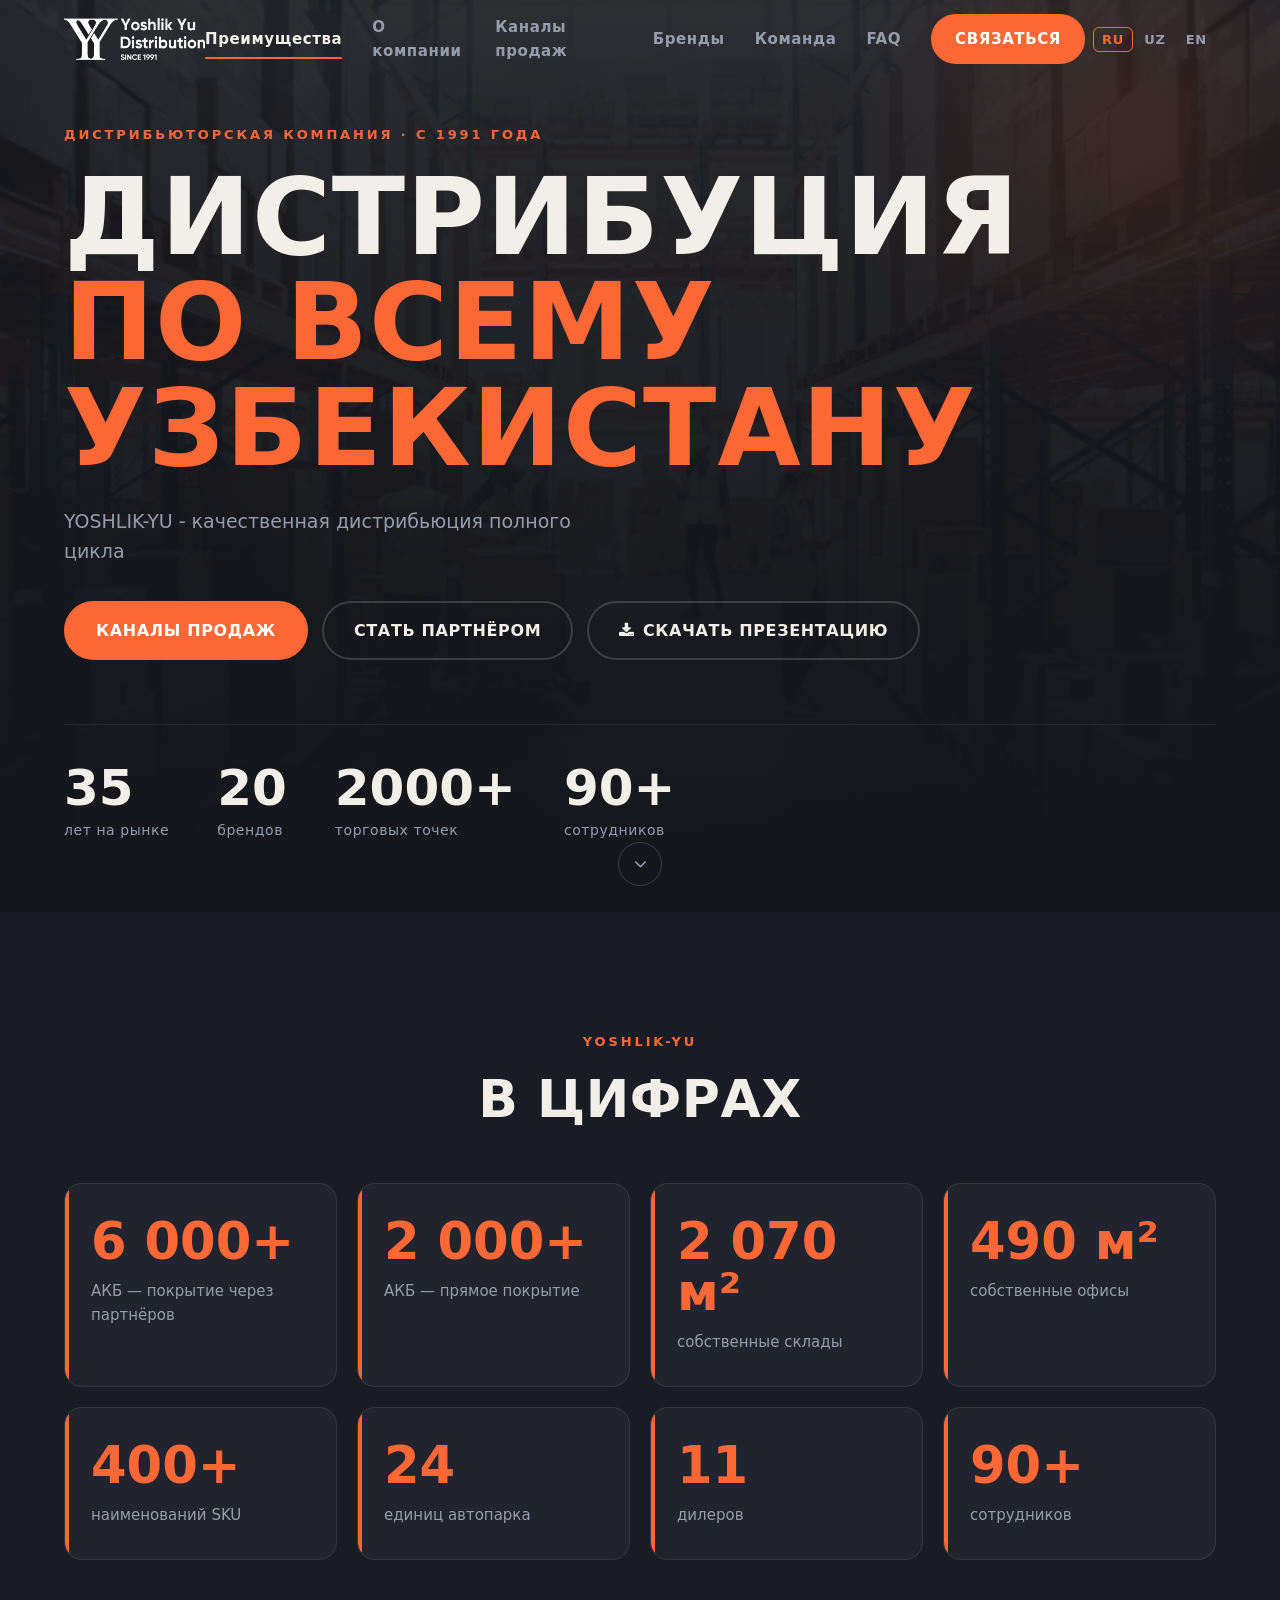
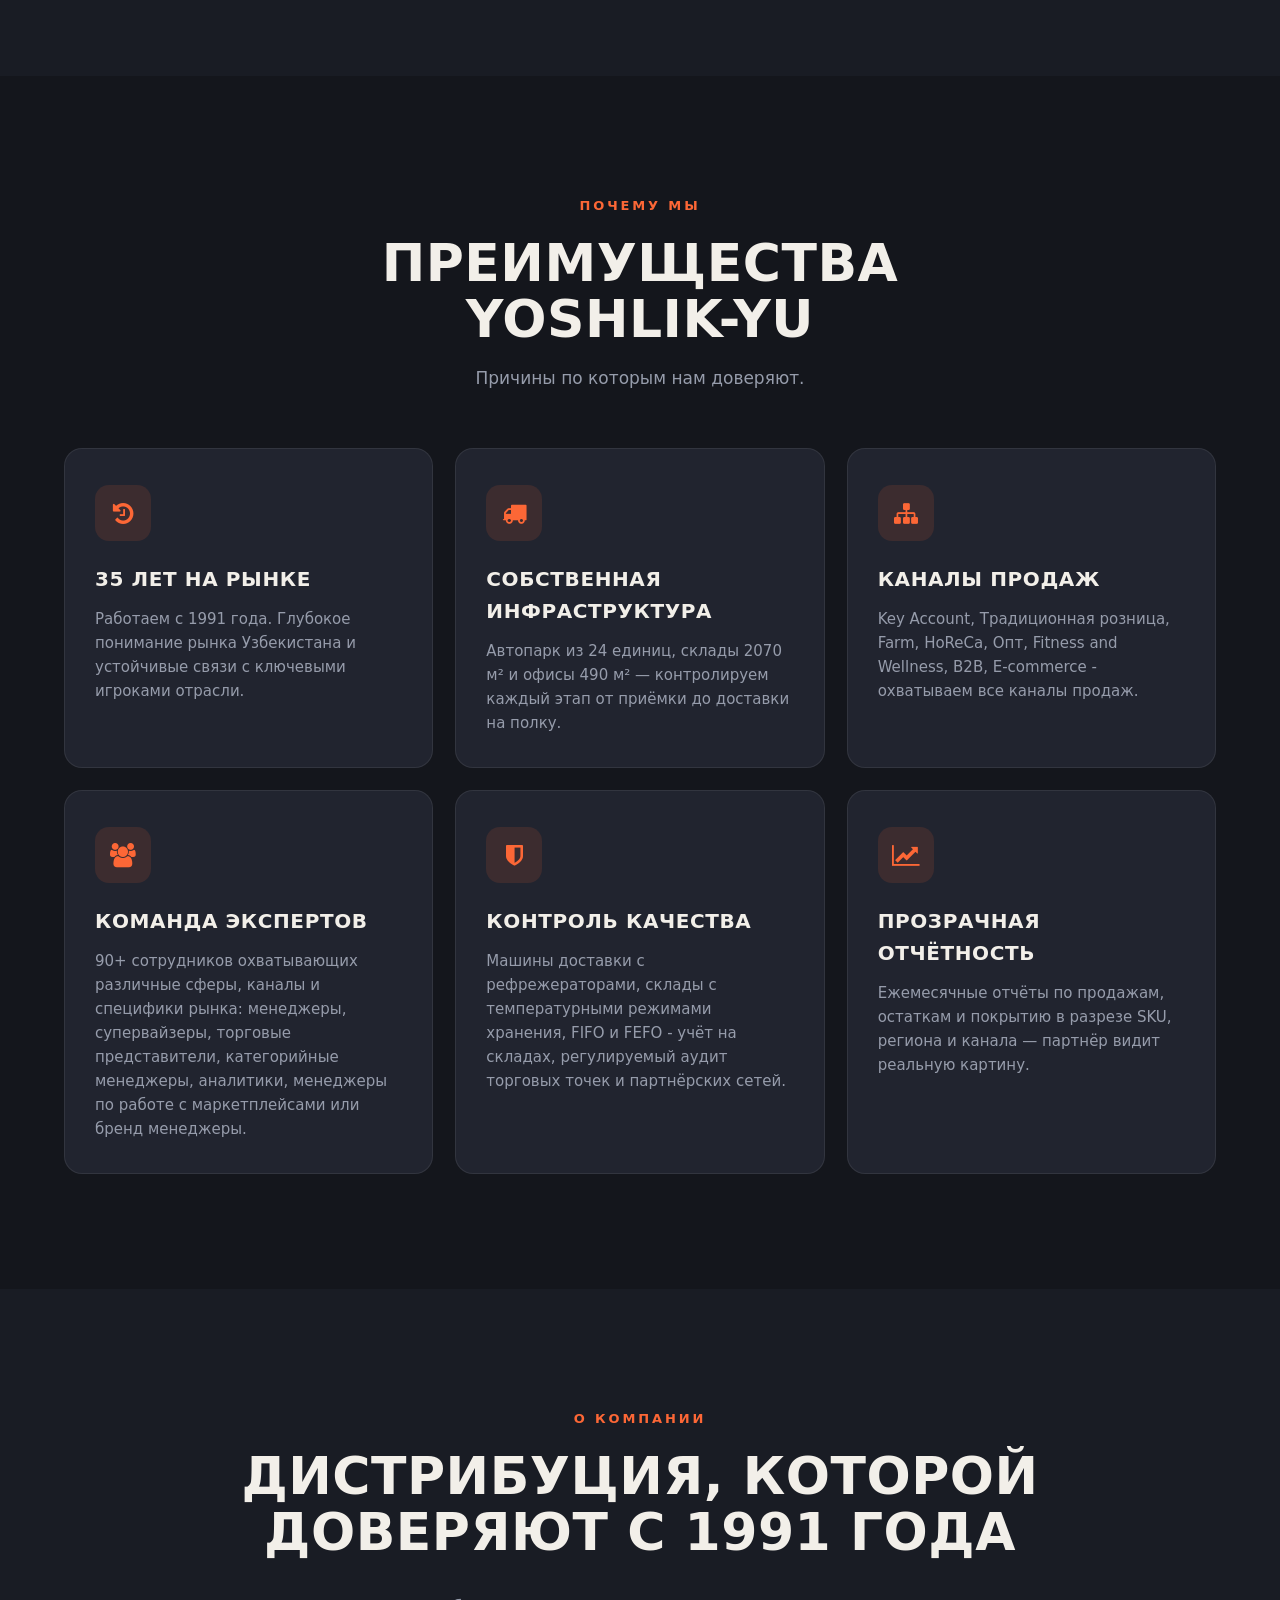
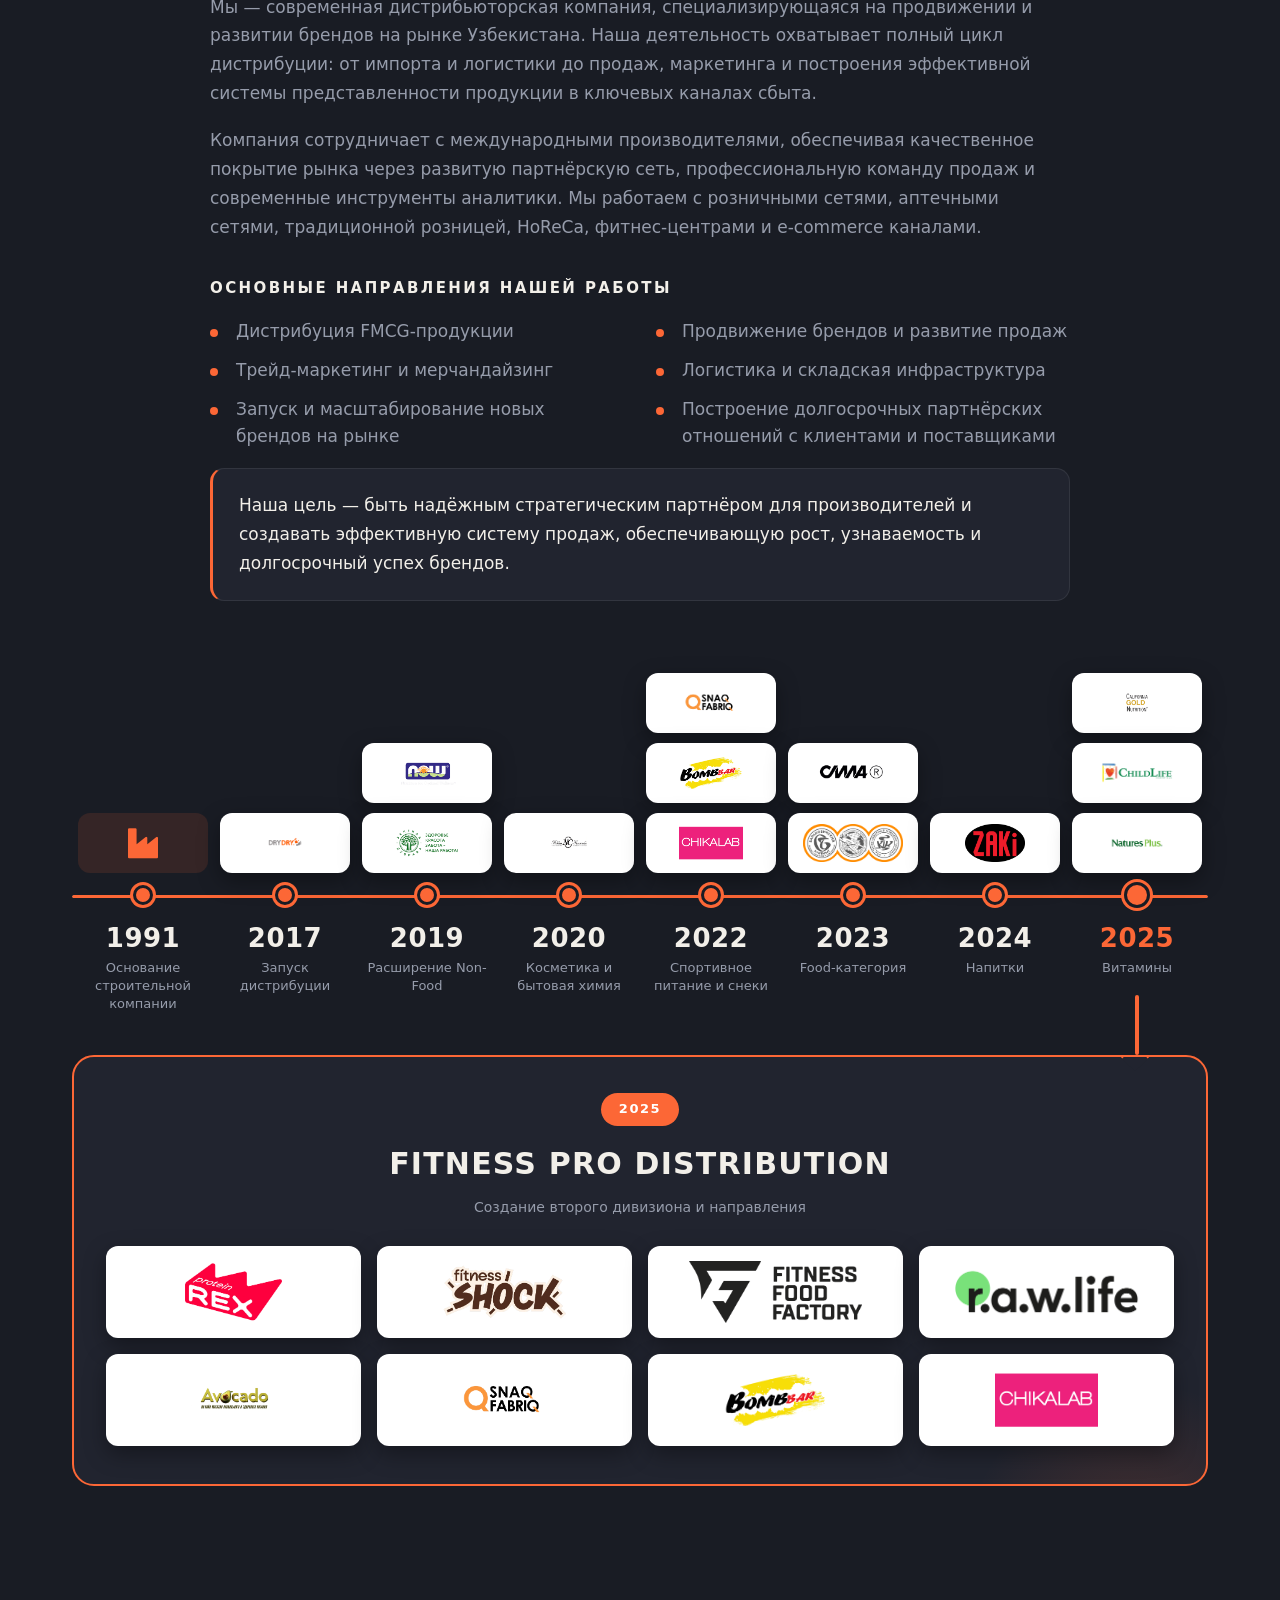
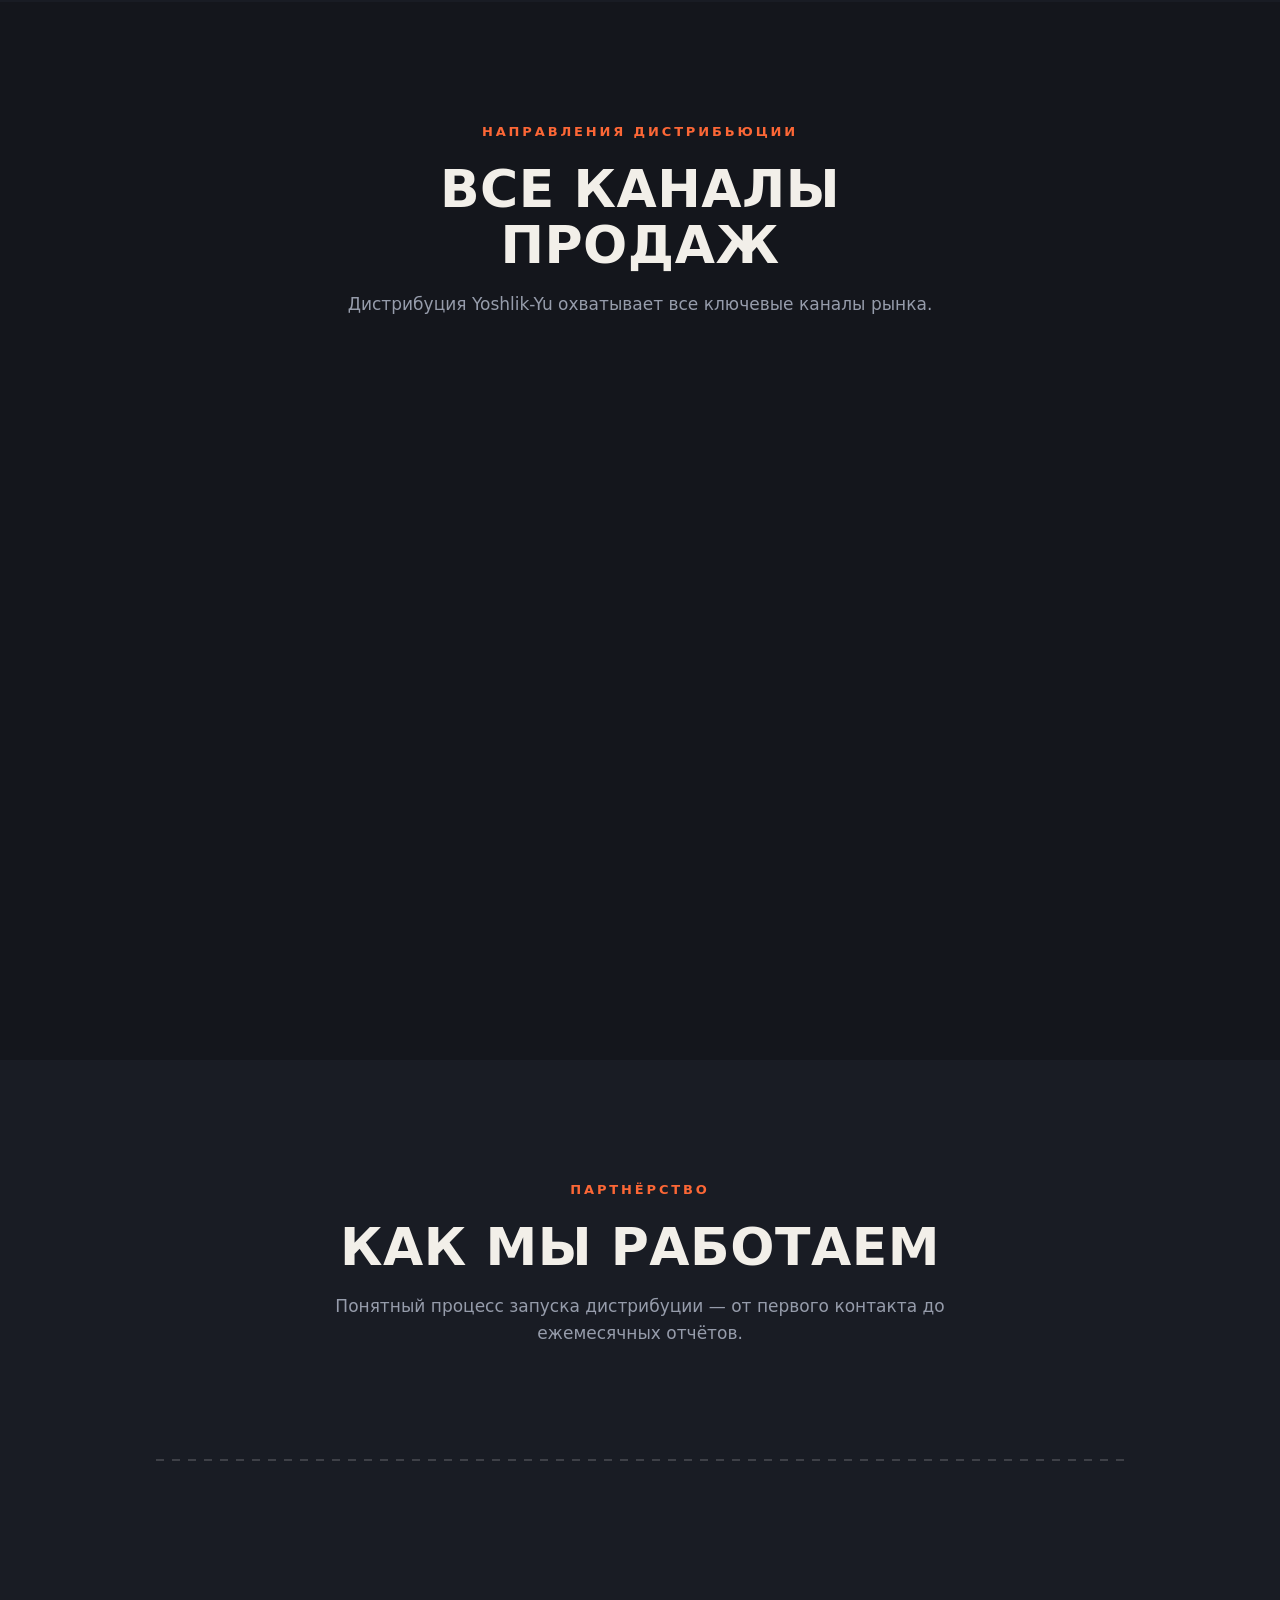
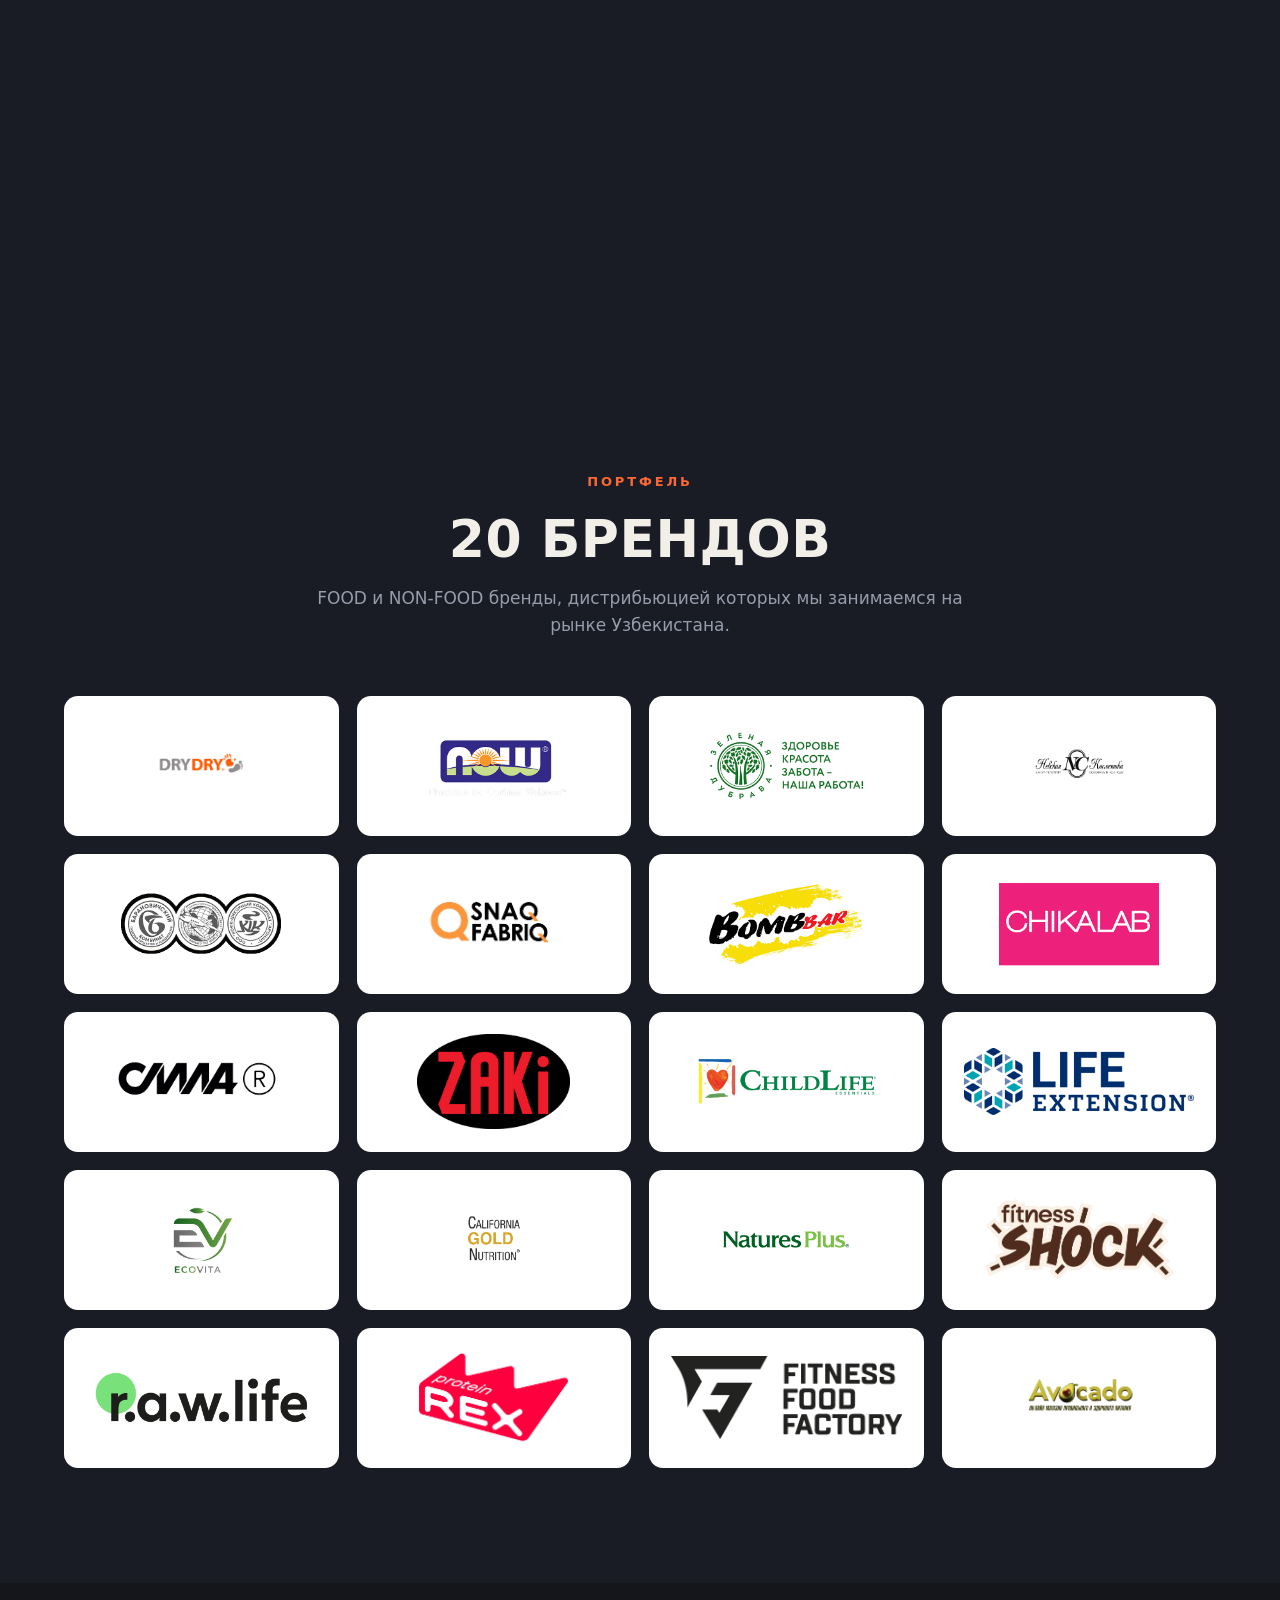
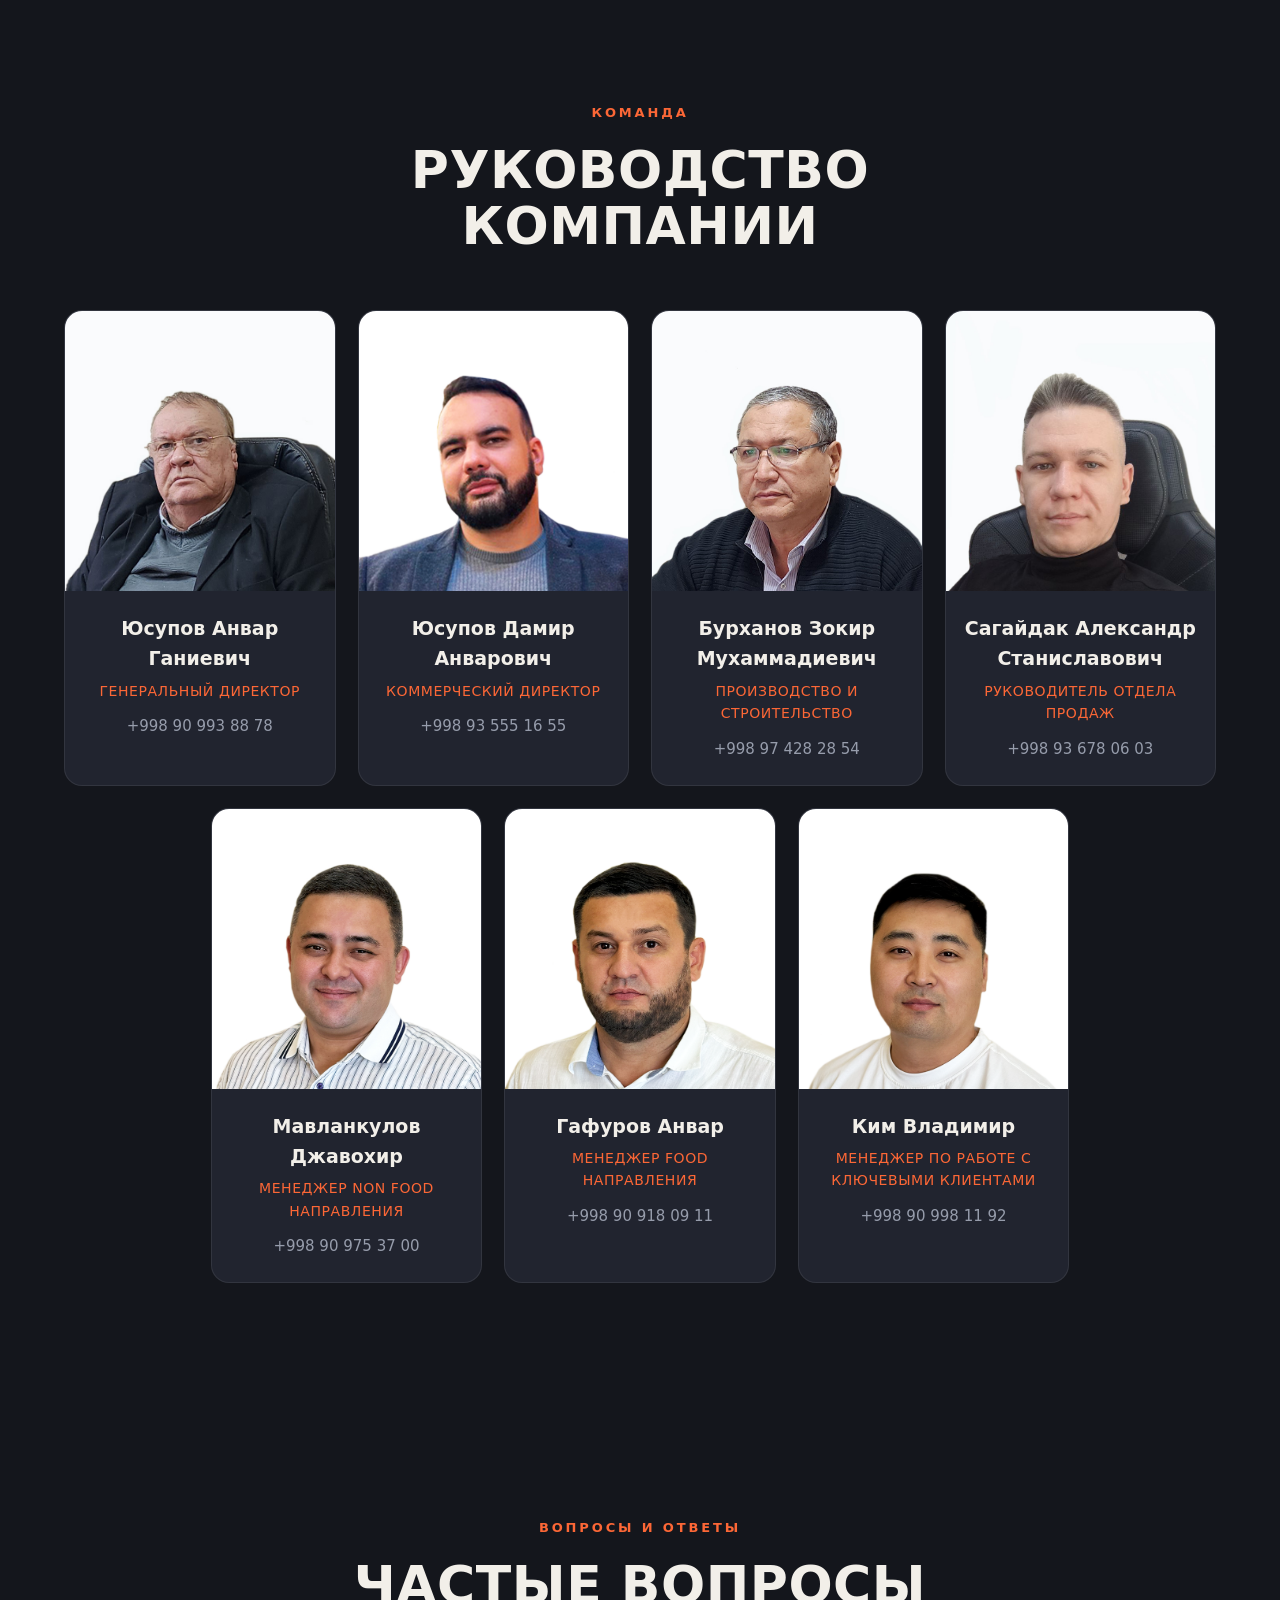
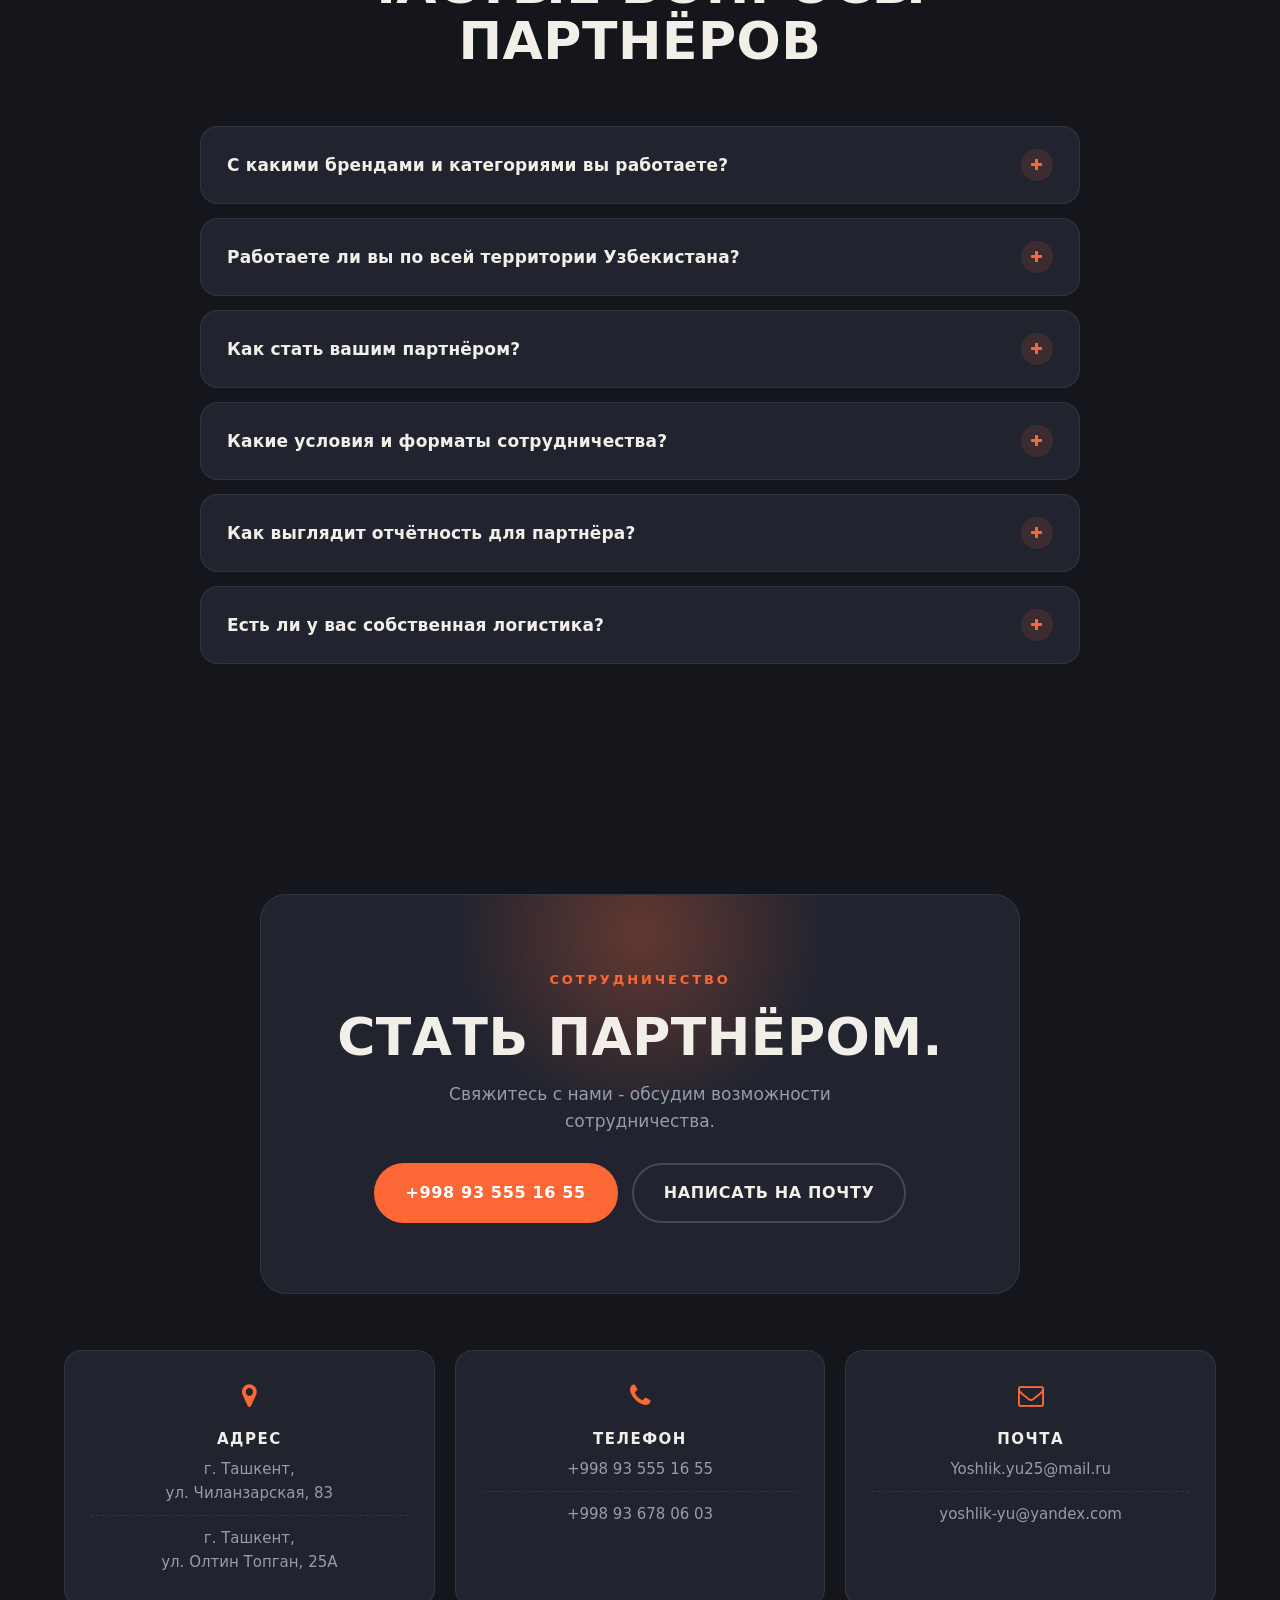
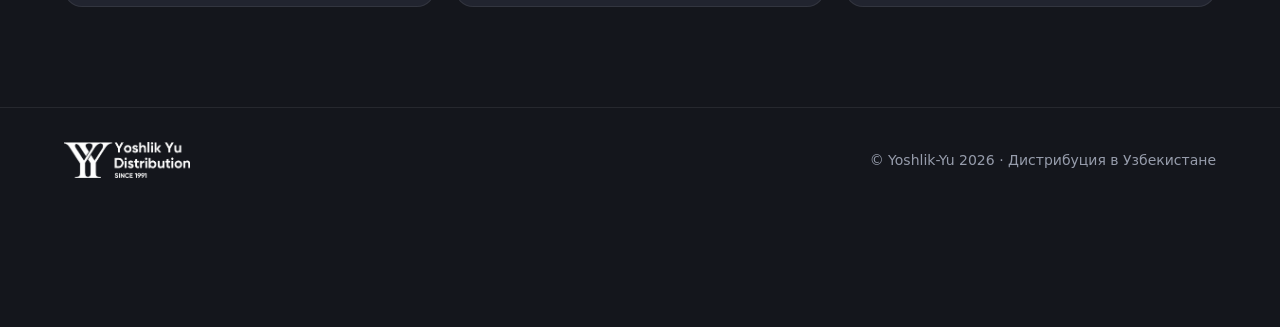
==== commit 7cd956c5: "changes" ====
--- a/index.html
+++ b/index.html
@@ -8,6 +8,31 @@
       content="Yoshlik-Yu — дистрибьюторская компания полного цикла в Узбекистане с 1991 года: 19 брендов, 7 каналов продаж, собственная логистика."
     />
     <link rel="icon" href="assets/images/favicon/favicon.ico" />
+
+    <!-- Open Graph / Telegram / WhatsApp preview -->
+    <meta property="og:type" content="website" />
+    <meta property="og:url" content="https://yoshlikyu.uz/" />
+    <meta property="og:site_name" content="Yoshlikyu.uz" />
+    <meta property="og:title" content="Дистрибьюторская компания" />
+    <meta
+      property="og:description"
+      content="Работаем с 1991 года. Глубокое понимание рынка Узбекистана и устойчивые связи с ключевыми игроками в различных каналах продаж."
+    />
+    <meta
+      property="og:image"
+      content="https://yoshlikyu.uz/assets/images/logo/logo-light.png"
+    />
+    <meta name="twitter:card" content="summary" />
+    <meta name="twitter:title" content="Дистрибьюторская компания" />
+    <meta
+      name="twitter:description"
+      content="Работаем с 1991 года. Глубокое понимание рынка Узбекистана и устойчивые связи с ключевыми игроками в различных каналах продаж."
+    />
+    <meta
+      name="twitter:image"
+      content="https://yoshlikyu.uz/assets/images/logo/logo-light.png"
+    />
+
     <link
       rel="stylesheet"
       href="assets/css/font-awesome-4.7.0/css/font-awesome.min.css"
@@ -337,7 +362,7 @@
                 <div class="alt-tl__card">
                   <img
                     loading="lazy"
-                    src="assets/images/portfolio/SnaqFabriq2 - black.png"
+                    src="assets/images/partners/23.png"
                     alt="SNAQ FABRIQ"
                   />
                 </div>
@@ -427,6 +452,7 @@
               </div>
               <span class="alt-tl__dot alt-tl__dot--final"></span>
               <div class="alt-tl__year">2025</div>
+              <div class="alt-tl__caption" data-i18n="tl.2025">Витамины</div>
               <span class="alt-tl__drop" aria-hidden="true"></span>
             </li>
           </ol>
@@ -478,7 +504,7 @@
                 <div class="alt-tl__card" style="--tl-i: 5">
                   <img
                     loading="lazy"
-                    src="assets/images/portfolio/SnaqFabriq2 - black.png"
+                    src="assets/images/partners/23.png"
                     alt="SNAQ FABRIQ"
                   />
                 </div>
@@ -612,7 +638,7 @@
           </article>
           <article class="alt-step alt-reveal">
             <span class="alt-step__no">02</span>
-            <h3 data-i18n="proc2.h3">План дистрибуции</h3>
+            <h3 data-i18n="proc2.h3">ПЛАНИРОВАНИЕ</h3>
             <span class="alt-step__time" data-i18n="proc2.time">1 неделя</span>
             <p data-i18n="proc2.p">
               1-2 недели Запрашиваем образцы, подбираем каналы продаж,
@@ -657,229 +683,270 @@
         </div>
         <!-- TODO: swap each href="#contact" for the brand's official site once provided. -->
         <div class="alt-brands__grid">
-          <div class="alt-brand alt-reveal" title="DRY DRY" data-brand-url="https://drydry.uz">
-<img
+          <div
+            class="alt-brand alt-reveal"
+            title="DRY DRY"
+            data-brand-url="https://drydry.uz"
+          >
+            <img
               loading="lazy"
               src="assets/images/partners/4.png"
               alt="DRY DRY"
             />
-          <div class="alt-brand__overlay">
-            <a class="alt-brand__ext" href="https://drydry.uz" target="_blank" rel="noopener" title="Перейти на сайт"><i class="fa fa-external-link"></i></a>
-            <button class="alt-brand__zoom" type="button" title="Увеличить"><i class="fa fa-search-plus"></i></button>
-          </div>
+            <div class="alt-brand__overlay">
+              <a
+                class="alt-brand__ext"
+                href="https://drydry.uz"
+                target="_blank"
+                rel="noopener"
+                title="Перейти на сайт"
+                ><i class="fa fa-external-link"></i
+              ></a>
+              <button class="alt-brand__zoom" type="button" title="Увеличить">
+                <i class="fa fa-search-plus"></i>
+              </button>
+            </div>
           </div>
           <div class="alt-brand alt-reveal" title="NOW Foods">
-<img
+            <img
               loading="lazy"
               src="assets/images/partners/7.png"
               alt="NOW Foods"
             />
-          <div class="alt-brand__overlay">
-            <button class="alt-brand__zoom" type="button" title="Увеличить"><i class="fa fa-search-plus"></i></button>
-          </div>
+            <div class="alt-brand__overlay">
+              <button class="alt-brand__zoom" type="button" title="Увеличить">
+                <i class="fa fa-search-plus"></i>
+              </button>
+            </div>
+          </div>
+          <div class="alt-brand alt-reveal" title="Зеленая Дубрава">
+            <img
+              loading="lazy"
+              src="assets/images/partners/9.png"
+              alt="Зеленая Дубрава"
+            />
+            <div class="alt-brand__overlay">
+              <button class="alt-brand__zoom" type="button" title="Увеличить">
+                <i class="fa fa-search-plus"></i>
+              </button>
+            </div>
+          </div>
+          <div class="alt-brand alt-reveal" title="Невская Косметика">
+            <img
+              loading="lazy"
+              src="assets/images/partners/6.png"
+              alt="Невская Косметика"
+            />
+            <div class="alt-brand__overlay">
+              <button class="alt-brand__zoom" type="button" title="Увеличить">
+                <i class="fa fa-search-plus"></i>
+              </button>
+            </div>
+          </div>
+          <div class="alt-brand alt-reveal" title="Пищевые комбинаты">
+            <img
+              loading="lazy"
+              src="assets/images/partners/5.png"
+              alt="Пищевые комбинаты"
+            />
+            <div class="alt-brand__overlay">
+              <button class="alt-brand__zoom" type="button" title="Увеличить">
+                <i class="fa fa-search-plus"></i>
+              </button>
+            </div>
+          </div>
+          <div class="alt-brand alt-reveal" title="SNAQ FABRIQ">
+            <img
+              loading="lazy"
+              src="assets/images/partners/23.png"
+              alt="SNAQ FABRIQ"
+            />
+            <div class="alt-brand__overlay">
+              <button class="alt-brand__zoom" type="button" title="Увеличить">
+                <i class="fa fa-search-plus"></i>
+              </button>
+            </div>
+          </div>
+          <div class="alt-brand alt-reveal" title="BombBar">
+            <img
+              loading="lazy"
+              src="assets/images/partners/2.png"
+              alt="BombBar"
+            />
+            <div class="alt-brand__overlay">
+              <button class="alt-brand__zoom" type="button" title="Увеличить">
+                <i class="fa fa-search-plus"></i>
+              </button>
+            </div>
+          </div>
+          <div class="alt-brand alt-reveal" title="CHIKALAB">
+            <img
+              loading="lazy"
+              src="assets/images/partners/3.png"
+              alt="CHIKALAB"
+            />
+            <div class="alt-brand__overlay">
+              <button class="alt-brand__zoom" type="button" title="Увеличить">
+                <i class="fa fa-search-plus"></i>
+              </button>
+            </div>
+          </div>
+          <div class="alt-brand alt-reveal" title="CCC4">
+            <img
+              loading="lazy"
+              src="assets/images/partners/20.png"
+              alt="CCC4"
+            />
+            <div class="alt-brand__overlay">
+              <button class="alt-brand__zoom" type="button" title="Увеличить">
+                <i class="fa fa-search-plus"></i>
+              </button>
+            </div>
+          </div>
+          <div class="alt-brand alt-reveal" title="ZAKI">
+            <img
+              loading="lazy"
+              src="assets/images/partners/11.png"
+              alt="ZAKI"
+            />
+            <div class="alt-brand__overlay">
+              <button class="alt-brand__zoom" type="button" title="Увеличить">
+                <i class="fa fa-search-plus"></i>
+              </button>
+            </div>
+          </div>
+          <div class="alt-brand alt-reveal" title="ChildLife Essentials">
+            <img
+              loading="lazy"
+              src="assets/images/partners/16.png"
+              alt="ChildLife Essentials"
+            />
+            <div class="alt-brand__overlay">
+              <button class="alt-brand__zoom" type="button" title="Увеличить">
+                <i class="fa fa-search-plus"></i>
+              </button>
+            </div>
+          </div>
+          <div class="alt-brand alt-reveal" title="Life Extension">
+            <img
+              loading="lazy"
+              src="assets/images/partners/24.png"
+              alt="Life Extension"
+            />
+            <div class="alt-brand__overlay">
+              <button class="alt-brand__zoom" type="button" title="Увеличить">
+                <i class="fa fa-search-plus"></i>
+              </button>
+            </div>
+          </div>
+          <div class="alt-brand alt-reveal" title="ECOVITA">
+            <img
+              loading="lazy"
+              src="assets/images/partners/15.png"
+              alt="ECOVITA"
+            />
+            <div class="alt-brand__overlay">
+              <button class="alt-brand__zoom" type="button" title="Увеличить">
+                <i class="fa fa-search-plus"></i>
+              </button>
+            </div>
+          </div>
+          <div class="alt-brand alt-reveal" title="California Gold Nutrition">
+            <img
+              loading="lazy"
+              src="assets/images/partners/19.png"
+              alt="California Gold Nutrition"
+            />
+            <div class="alt-brand__overlay">
+              <button class="alt-brand__zoom" type="button" title="Увеличить">
+                <i class="fa fa-search-plus"></i>
+              </button>
+            </div>
+          </div>
+
+          <div class="alt-brand alt-reveal" title="Natures Plus">
+            <img
+              loading="lazy"
+              src="assets/images/partners/21.png"
+              alt="Natures Plus"
+            />
+            <div class="alt-brand__overlay">
+              <button class="alt-brand__zoom" type="button" title="Увеличить">
+                <i class="fa fa-search-plus"></i>
+              </button>
+            </div>
+          </div>
+          <div class="alt-brand alt-reveal" title="fitness SHOCK">
+            <img
+              loading="lazy"
+              src="assets/images/partners/17.png"
+              alt="fitness SHOCK"
+            />
+            <div class="alt-brand__overlay">
+              <button class="alt-brand__zoom" type="button" title="Увеличить">
+                <i class="fa fa-search-plus"></i>
+              </button>
+            </div>
+          </div>
+          <div class="alt-brand alt-reveal" title="r.a.w.life">
+            <img
+              loading="lazy"
+              src="assets/images/partners/14.png"
+              alt="r.a.w.life"
+            />
+            <div class="alt-brand__overlay">
+              <button class="alt-brand__zoom" type="button" title="Увеличить">
+                <i class="fa fa-search-plus"></i>
+              </button>
+            </div>
+          </div>
+          <div class="alt-brand alt-reveal" title="protein REX">
+            <img
+              loading="lazy"
+              src="assets/images/partners/18.png"
+              alt="protein REX"
+            />
+            <div class="alt-brand__overlay">
+              <button class="alt-brand__zoom" type="button" title="Увеличить">
+                <i class="fa fa-search-plus"></i>
+              </button>
+            </div>
+          </div>
+          <div class="alt-brand alt-reveal" title="Fitness Food Factory">
+            <img
+              loading="lazy"
+              src="assets/images/partners/13.png"
+              alt="Fitness Food Factory"
+            />
+            <div class="alt-brand__overlay">
+              <button class="alt-brand__zoom" type="button" title="Увеличить">
+                <i class="fa fa-search-plus"></i>
+              </button>
+            </div>
           </div>
           <div
             class="alt-brand alt-reveal"
-            title="Зеленая Дубрава"
+            title="Avocado"
+            data-brand-url="https://avocadoshop.uz"
           >
-<img
-              loading="lazy"
-              src="assets/images/partners/9.png"
-              alt="Зеленая Дубрава"
-            />
-          <div class="alt-brand__overlay">
-            <button class="alt-brand__zoom" type="button" title="Увеличить"><i class="fa fa-search-plus"></i></button>
-          </div>
-          </div>
-          <div
-            class="alt-brand alt-reveal"
-            title="Невская Косметика"
-          >
-<img
-              loading="lazy"
-              src="assets/images/partners/6.png"
-              alt="Невская Косметика"
-            />
-          <div class="alt-brand__overlay">
-            <button class="alt-brand__zoom" type="button" title="Увеличить"><i class="fa fa-search-plus"></i></button>
-          </div>
-          </div>
-          <div
-            class="alt-brand alt-reveal"
-            title="Пищевые комбинаты"
-          >
-<img
-              loading="lazy"
-              src="assets/images/partners/5.png"
-              alt="Пищевые комбинаты"
-            />
-          <div class="alt-brand__overlay">
-            <button class="alt-brand__zoom" type="button" title="Увеличить"><i class="fa fa-search-plus"></i></button>
-          </div>
-          </div>
-          <div class="alt-brand alt-reveal" title="SNAQ FABRIQ">
-<img
-              loading="lazy"
-              src="assets/images/portfolio/SnaqFabriq2 - black.png"
-              alt="SNAQ FABRIQ"
-            />
-          <div class="alt-brand__overlay">
-            <button class="alt-brand__zoom" type="button" title="Увеличить"><i class="fa fa-search-plus"></i></button>
-          </div>
-          </div>
-          <div class="alt-brand alt-reveal" title="BombBar">
-<img
-              loading="lazy"
-              src="assets/images/partners/2.png"
-              alt="BombBar"
-            />
-          <div class="alt-brand__overlay">
-            <button class="alt-brand__zoom" type="button" title="Увеличить"><i class="fa fa-search-plus"></i></button>
-          </div>
-          </div>
-          <div class="alt-brand alt-reveal" title="CHIKALAB">
-<img
-              loading="lazy"
-              src="assets/images/partners/3.png"
-              alt="CHIKALAB"
-            />
-          <div class="alt-brand__overlay">
-            <button class="alt-brand__zoom" type="button" title="Увеличить"><i class="fa fa-search-plus"></i></button>
-          </div>
-          </div>
-          <div class="alt-brand alt-reveal" title="CCC4">
-<img
-              loading="lazy"
-              src="assets/images/partners/20.png"
-              alt="CCC4"
-            />
-          <div class="alt-brand__overlay">
-            <button class="alt-brand__zoom" type="button" title="Увеличить"><i class="fa fa-search-plus"></i></button>
-          </div>
-          </div>
-          <div class="alt-brand alt-reveal" title="ZAKI">
-<img
-              loading="lazy"
-              src="assets/images/partners/11.png"
-              alt="ZAKI"
-            />
-          <div class="alt-brand__overlay">
-            <button class="alt-brand__zoom" type="button" title="Увеличить"><i class="fa fa-search-plus"></i></button>
-          </div>
-          </div>
-          <div
-            class="alt-brand alt-reveal"
-            title="ChildLife Essentials"
-          >
-<img
-              loading="lazy"
-              src="assets/images/partners/16.png"
-              alt="ChildLife Essentials"
-            />
-          <div class="alt-brand__overlay">
-            <button class="alt-brand__zoom" type="button" title="Увеличить"><i class="fa fa-search-plus"></i></button>
-          </div>
-          </div>
-          <div
-            class="alt-brand alt-reveal"
-            title="Life Extension"
-          >
-<img
-              loading="lazy"
-              src="assets/images/portfolio/life-extension.png"
-              alt="Life Extension"
-            />
-          <div class="alt-brand__overlay">
-            <button class="alt-brand__zoom" type="button" title="Увеличить"><i class="fa fa-search-plus"></i></button>
-          </div>
-          </div>
-          <div class="alt-brand alt-reveal" title="ECOVITA">
-<img
-              loading="lazy"
-              src="assets/images/partners/15.png"
-              alt="ECOVITA"
-            />
-          <div class="alt-brand__overlay">
-            <button class="alt-brand__zoom" type="button" title="Увеличить"><i class="fa fa-search-plus"></i></button>
-          </div>
-          </div>
-          <div
-            class="alt-brand alt-reveal"
-            title="California Gold Nutrition"
-          >
-<img
-              loading="lazy"
-              src="assets/images/partners/19.png"
-              alt="California Gold Nutrition"
-            />
-          <div class="alt-brand__overlay">
-            <button class="alt-brand__zoom" type="button" title="Увеличить"><i class="fa fa-search-plus"></i></button>
-          </div>
-          </div>
-
-          <div class="alt-brand alt-reveal" title="Natures Plus">
-<img
-              loading="lazy"
-              src="assets/images/partners/21.png"
-              alt="Natures Plus"
-            />
-          <div class="alt-brand__overlay">
-            <button class="alt-brand__zoom" type="button" title="Увеличить"><i class="fa fa-search-plus"></i></button>
-          </div>
-          </div>
-          <div class="alt-brand alt-reveal" title="fitness SHOCK">
-<img
-              loading="lazy"
-              src="assets/images/partners/17.png"
-              alt="fitness SHOCK"
-            />
-          <div class="alt-brand__overlay">
-            <button class="alt-brand__zoom" type="button" title="Увеличить"><i class="fa fa-search-plus"></i></button>
-          </div>
-          </div>
-          <div class="alt-brand alt-reveal" title="r.a.w.life">
-<img
-              loading="lazy"
-              src="assets/images/partners/14.png"
-              alt="r.a.w.life"
-            />
-          <div class="alt-brand__overlay">
-            <button class="alt-brand__zoom" type="button" title="Увеличить"><i class="fa fa-search-plus"></i></button>
-          </div>
-          </div>
-          <div class="alt-brand alt-reveal" title="protein REX">
-<img
-              loading="lazy"
-              src="assets/images/partners/18.png"
-              alt="protein REX"
-            />
-          <div class="alt-brand__overlay">
-            <button class="alt-brand__zoom" type="button" title="Увеличить"><i class="fa fa-search-plus"></i></button>
-          </div>
-          </div>
-          <div
-            class="alt-brand alt-reveal"
-            title="Fitness Food Factory"
-          >
-<img
-              loading="lazy"
-              src="assets/images/partners/13.png"
-              alt="Fitness Food Factory"
-            />
-          <div class="alt-brand__overlay">
-            <button class="alt-brand__zoom" type="button" title="Увеличить"><i class="fa fa-search-plus"></i></button>
-          </div>
-          </div>
-          <div class="alt-brand alt-reveal" title="Avocado" data-brand-url="https://avocadoshop.uz">
-<img
+            <img
               loading="lazy"
               src="assets/images/partners/12.png"
               alt="Avocado"
             />
-          <div class="alt-brand__overlay">
-            <a class="alt-brand__ext" href="https://avocadoshop.uz" target="_blank" rel="noopener" title="Перейти на сайт"><i class="fa fa-external-link"></i></a>
-            <button class="alt-brand__zoom" type="button" title="Увеличить"><i class="fa fa-search-plus"></i></button>
-          </div>
+            <div class="alt-brand__overlay">
+              <a
+                class="alt-brand__ext"
+                href="https://avocadoshop.uz"
+                target="_blank"
+                rel="noopener"
+                title="Перейти на сайт"
+                ><i class="fa fa-external-link"></i
+              ></a>
+              <button class="alt-brand__zoom" type="button" title="Увеличить">
+                <i class="fa fa-search-plus"></i>
+              </button>
+            </div>
           </div>
         </div>
       </div>
@@ -1145,8 +1212,8 @@
           <div class="alt-contact__card alt-reveal">
             <i class="fa fa-phone"></i>
             <h4 data-i18n="contact.phone_h">Телефон</h4>
-            <p><a href="tel:+998712775962">+998 71 277 59 62</a></p>
             <p><a href="tel:+998935551655">+998 93 555 16 55</a></p>
+            <p><a href="tel:+998936780603">+998 93 678 06 03</a></p>
           </div>
           <div class="alt-contact__card alt-reveal">
             <i class="fa fa-envelope-o"></i>
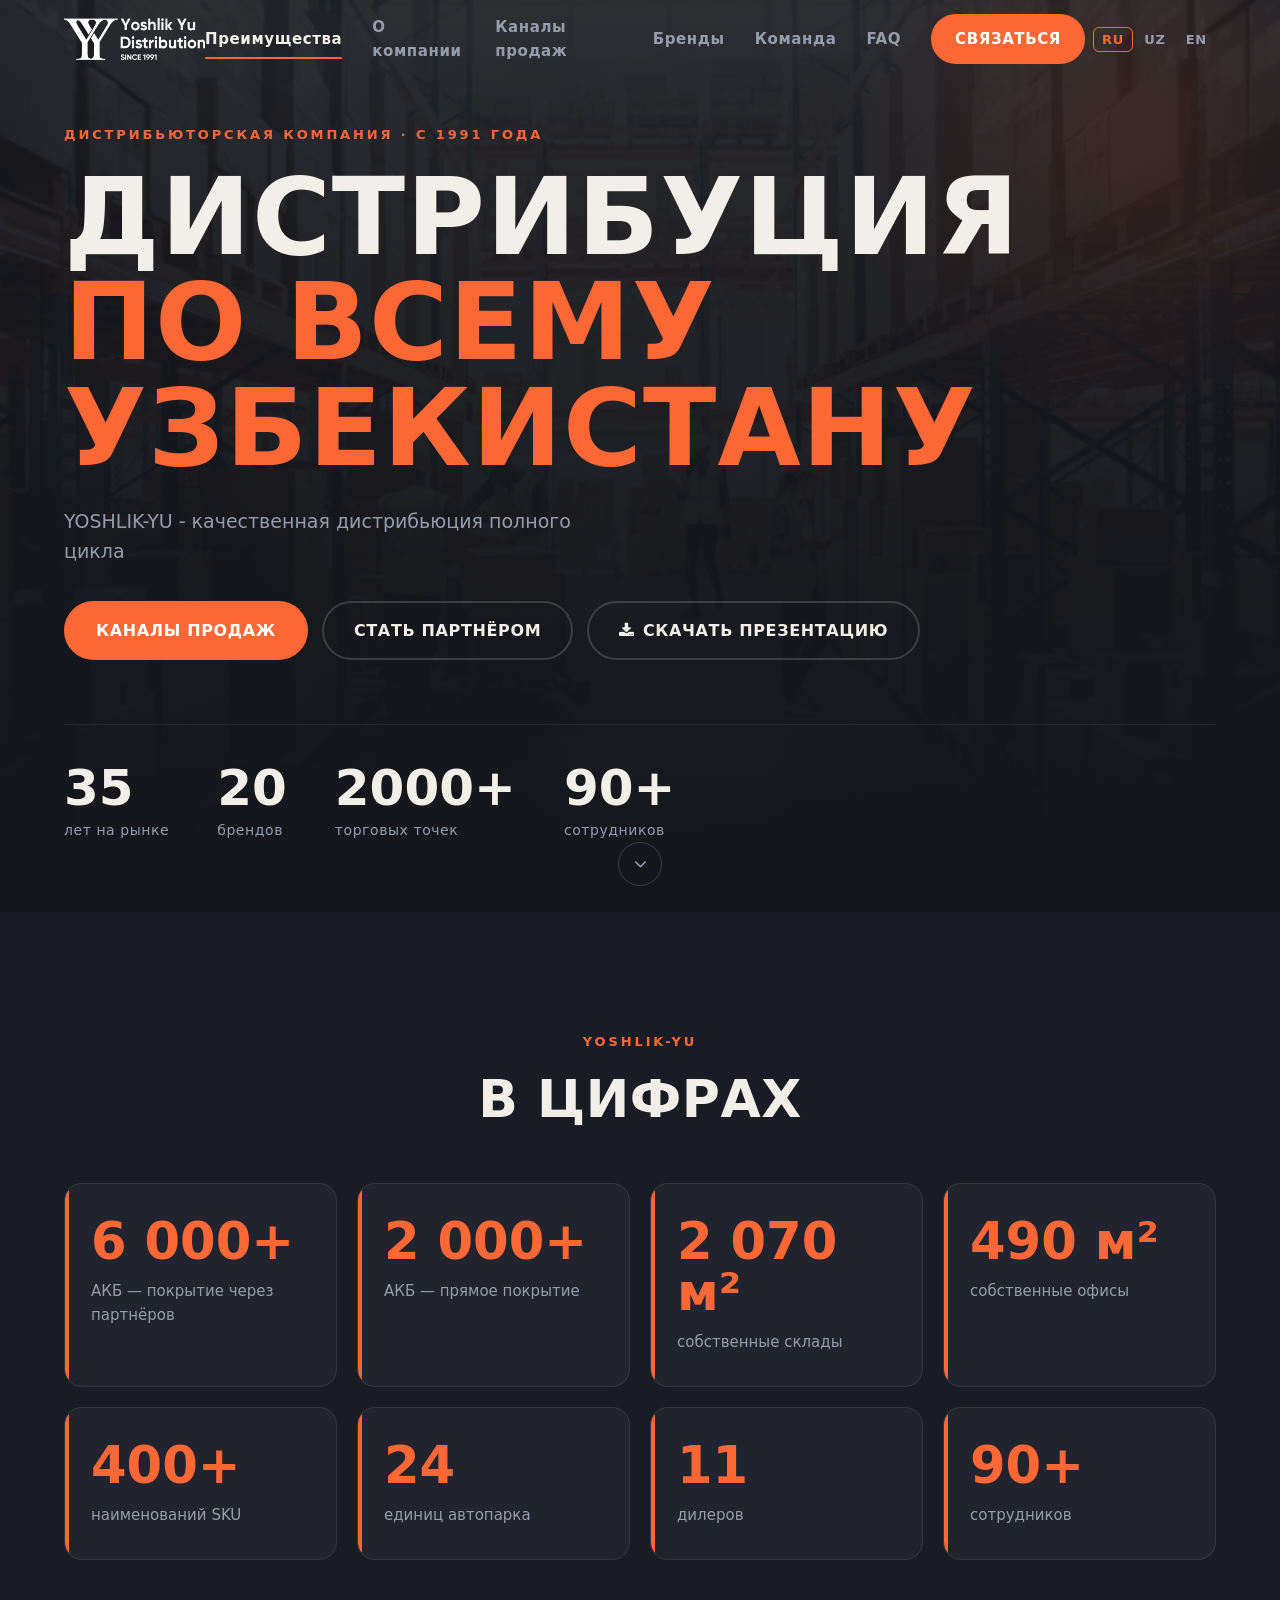
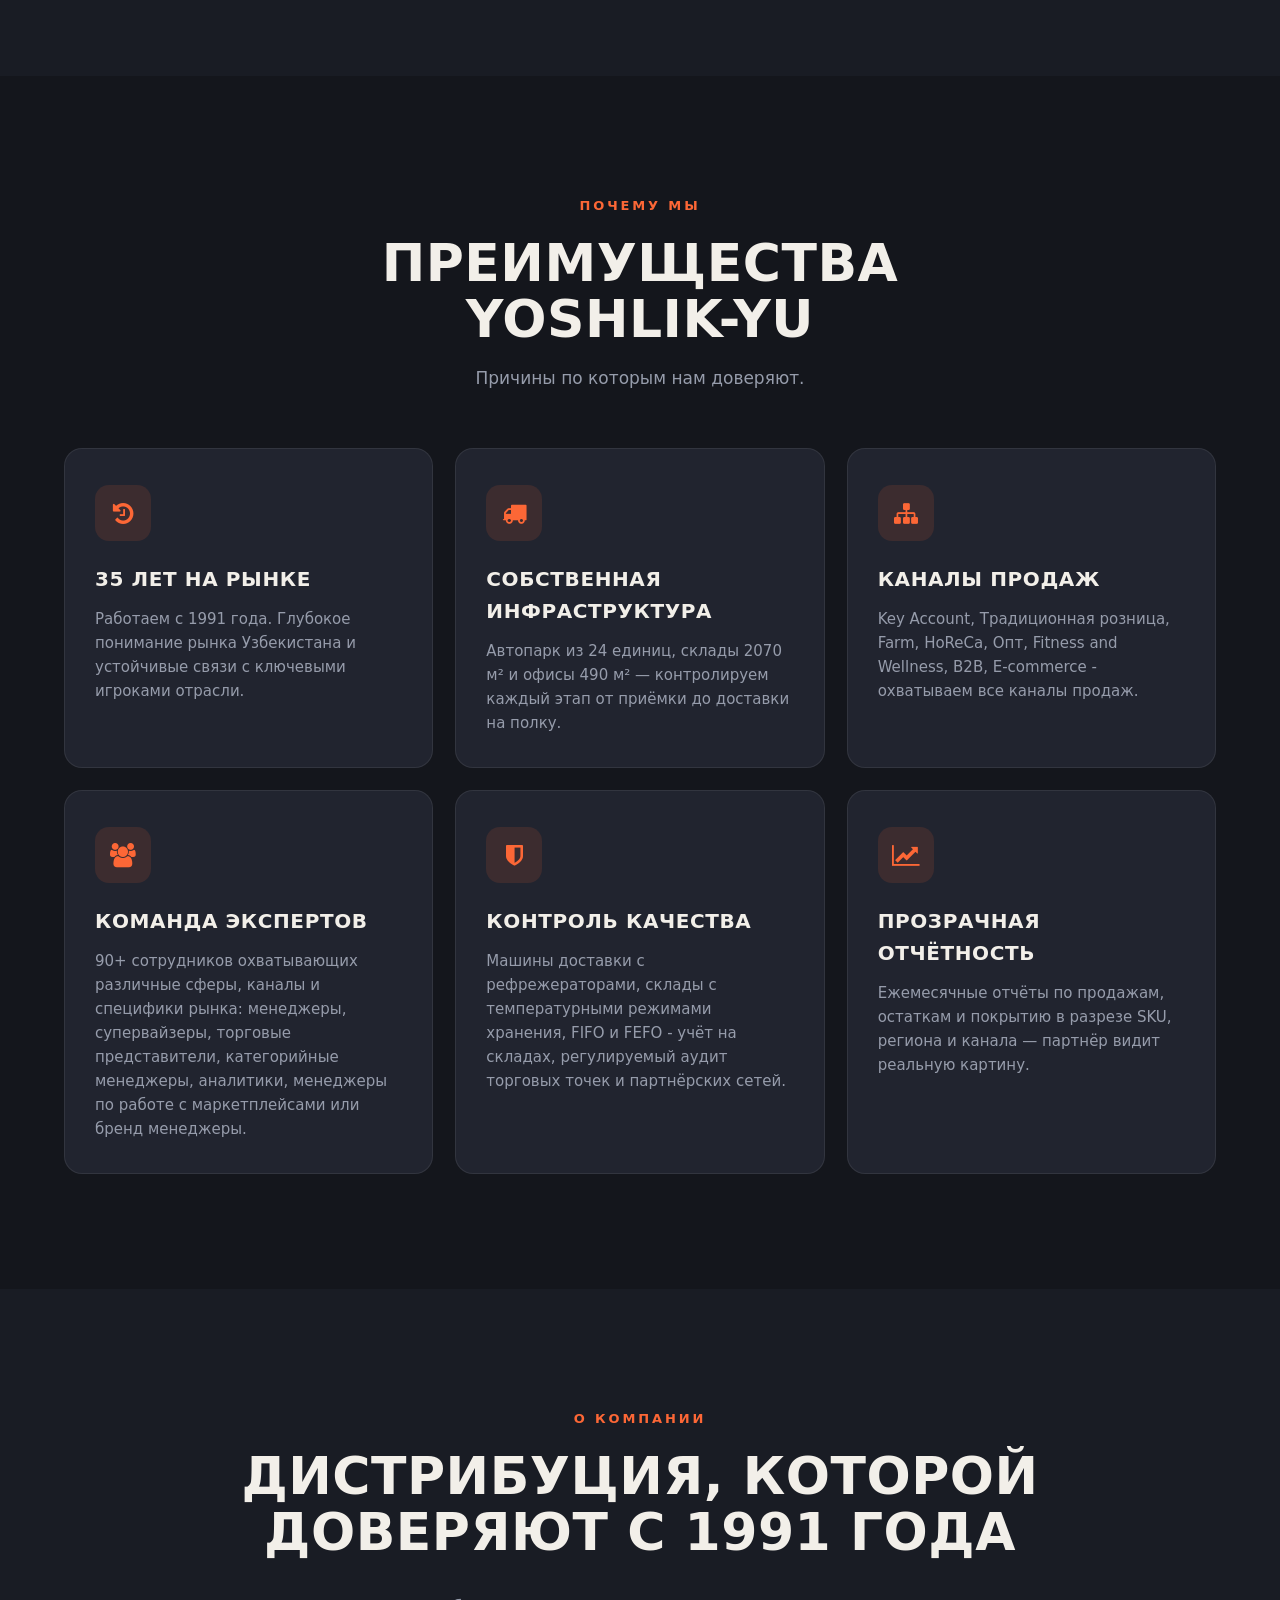
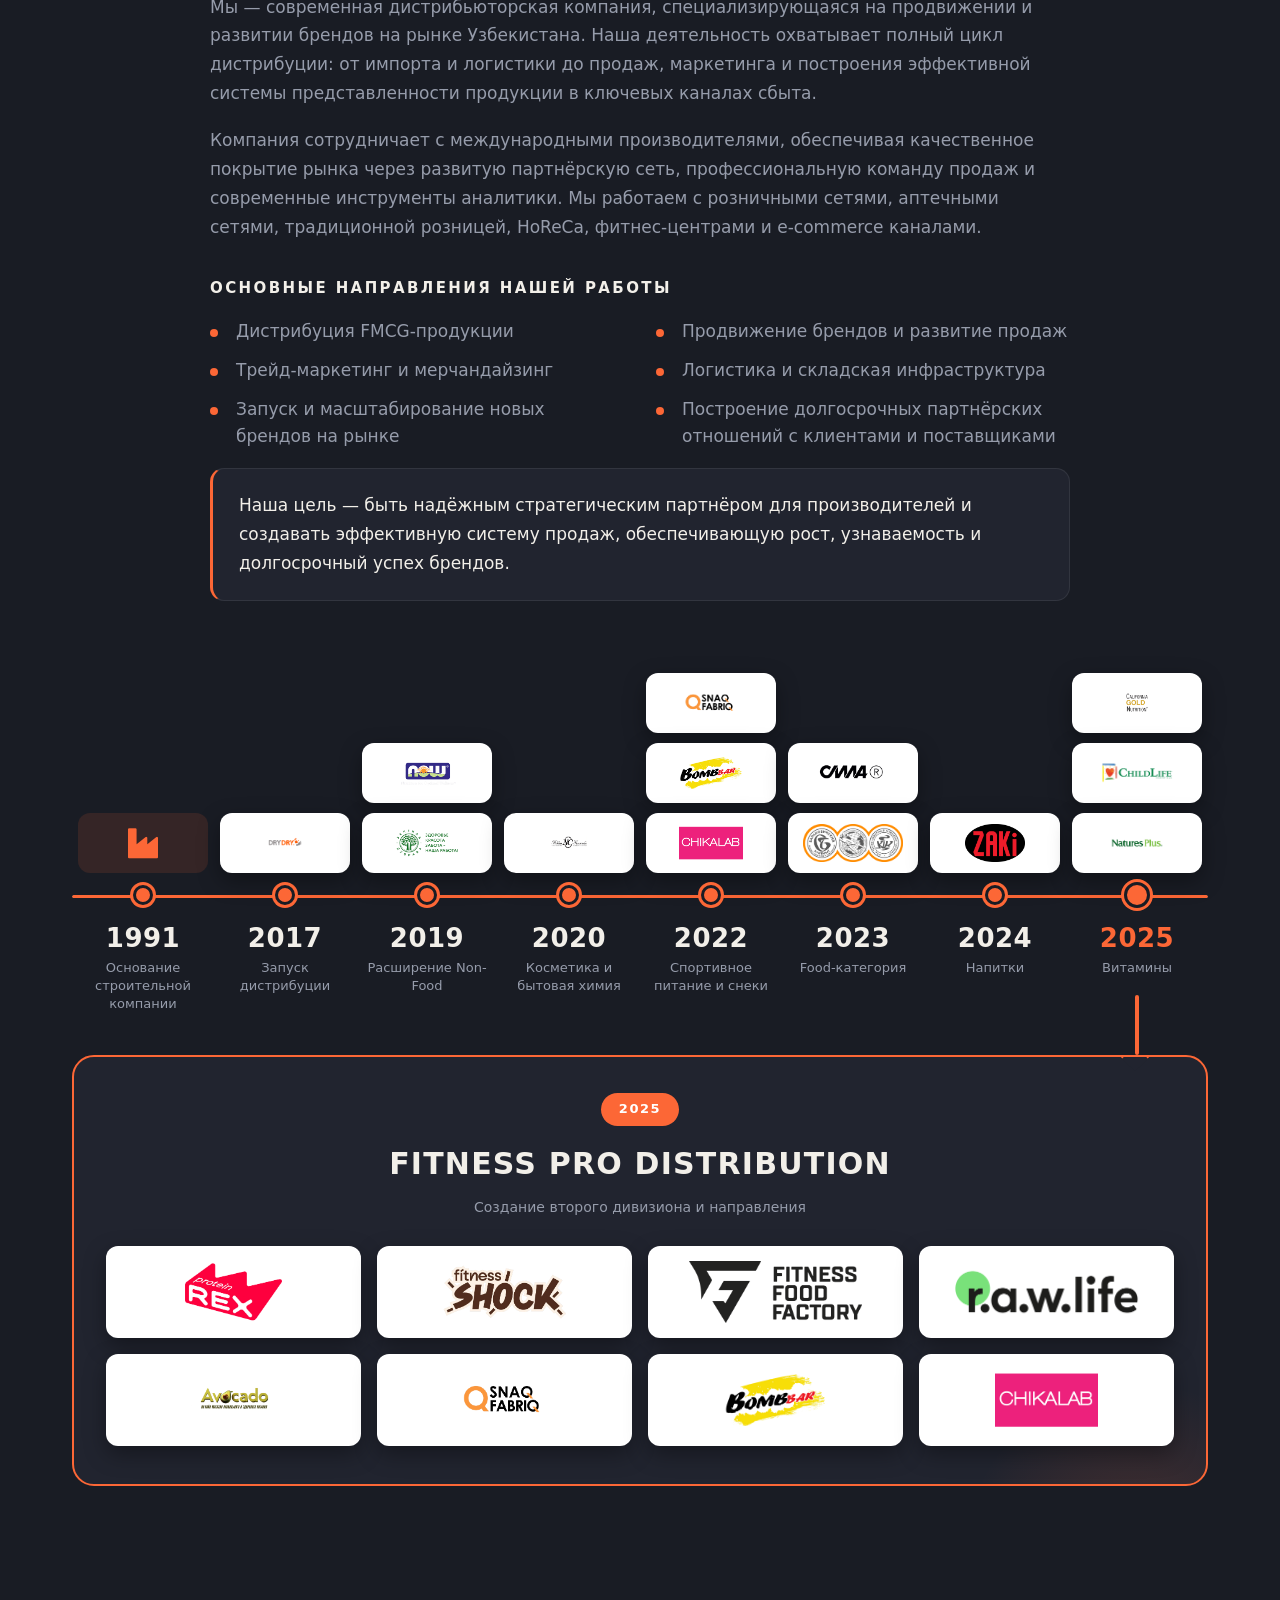
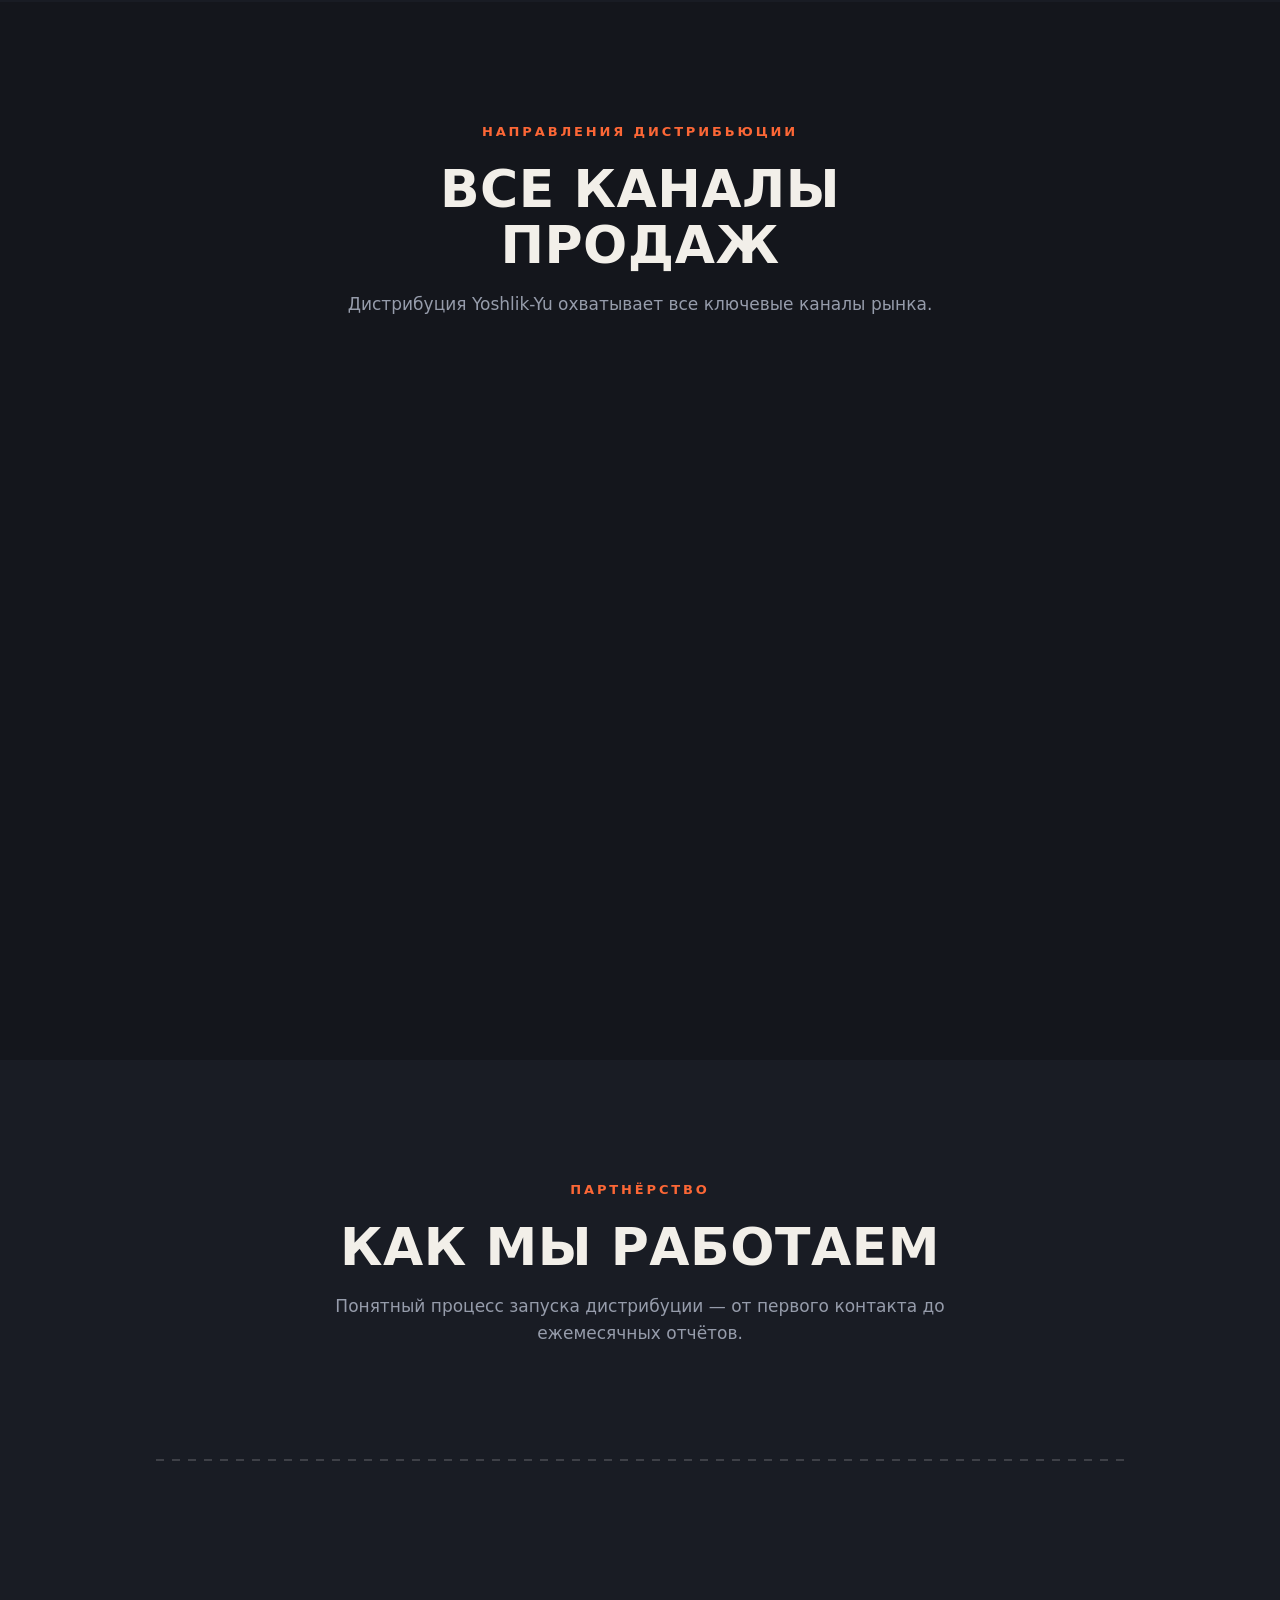
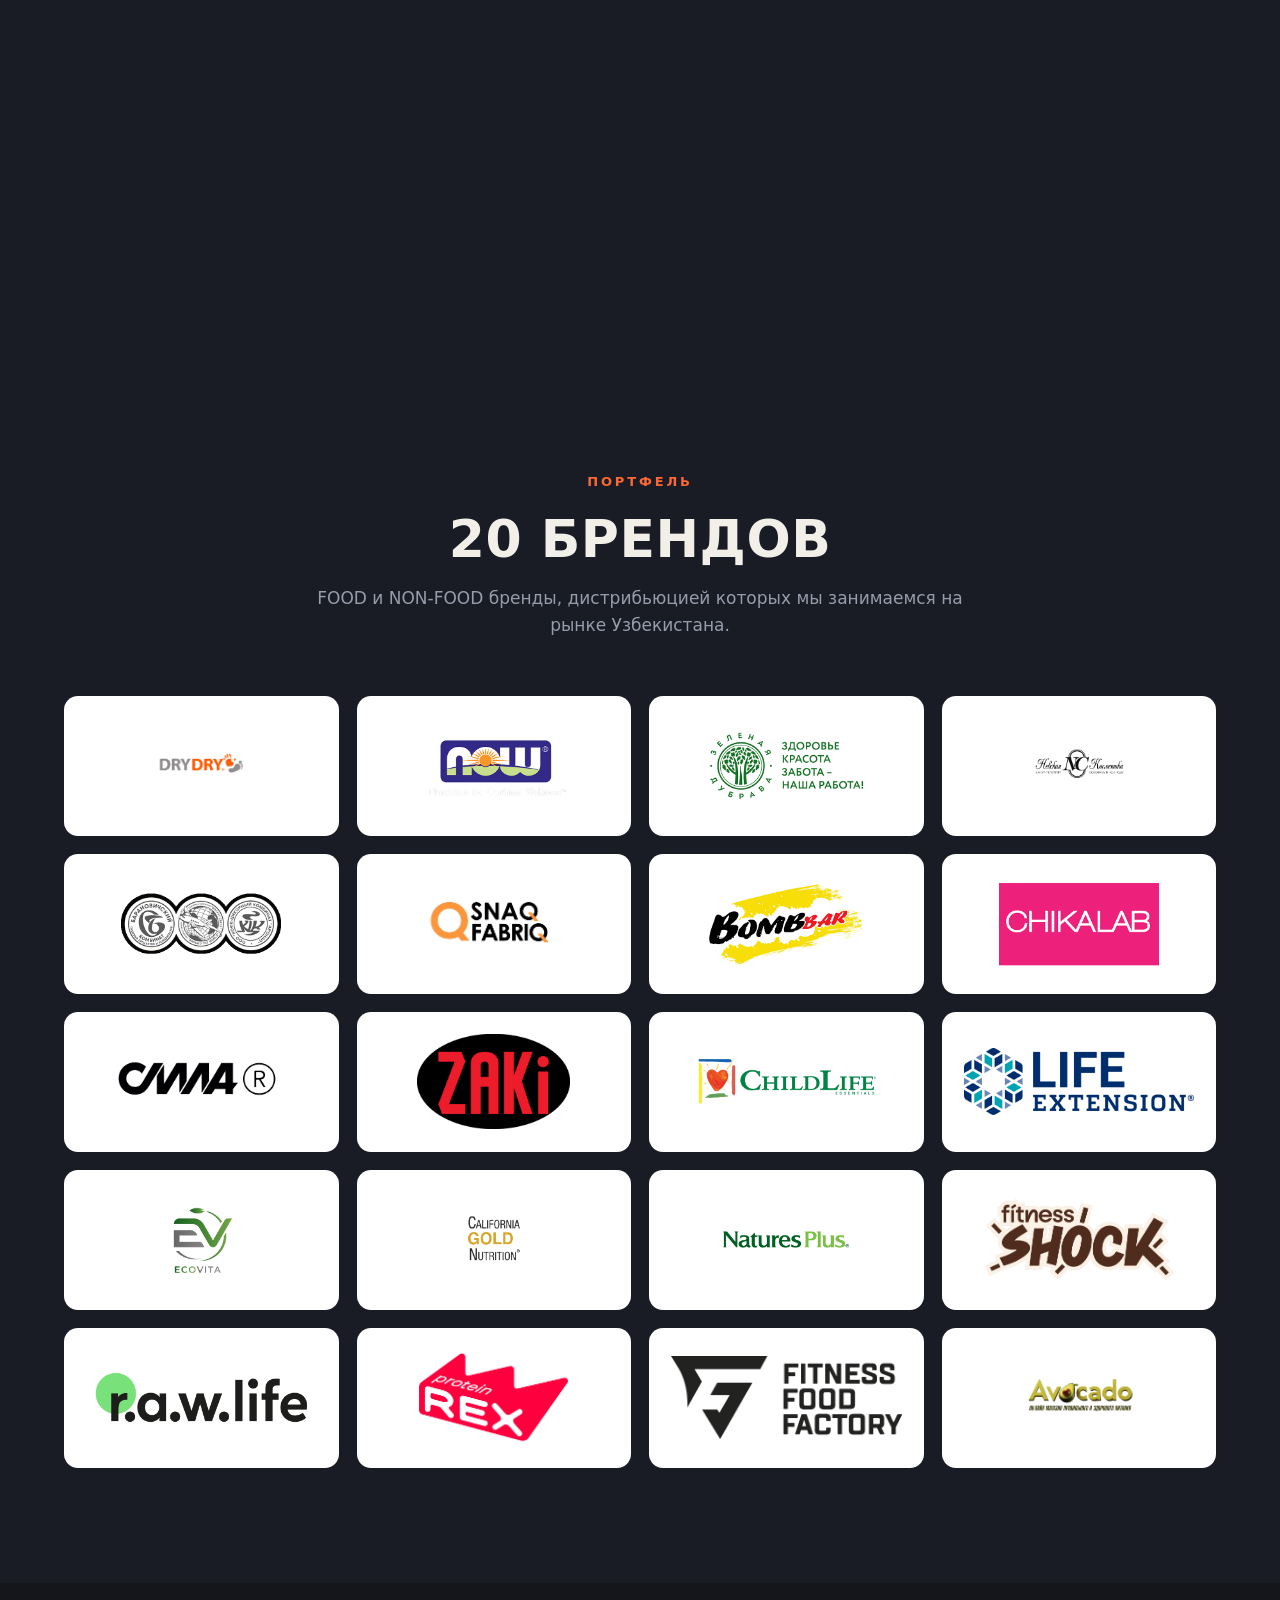
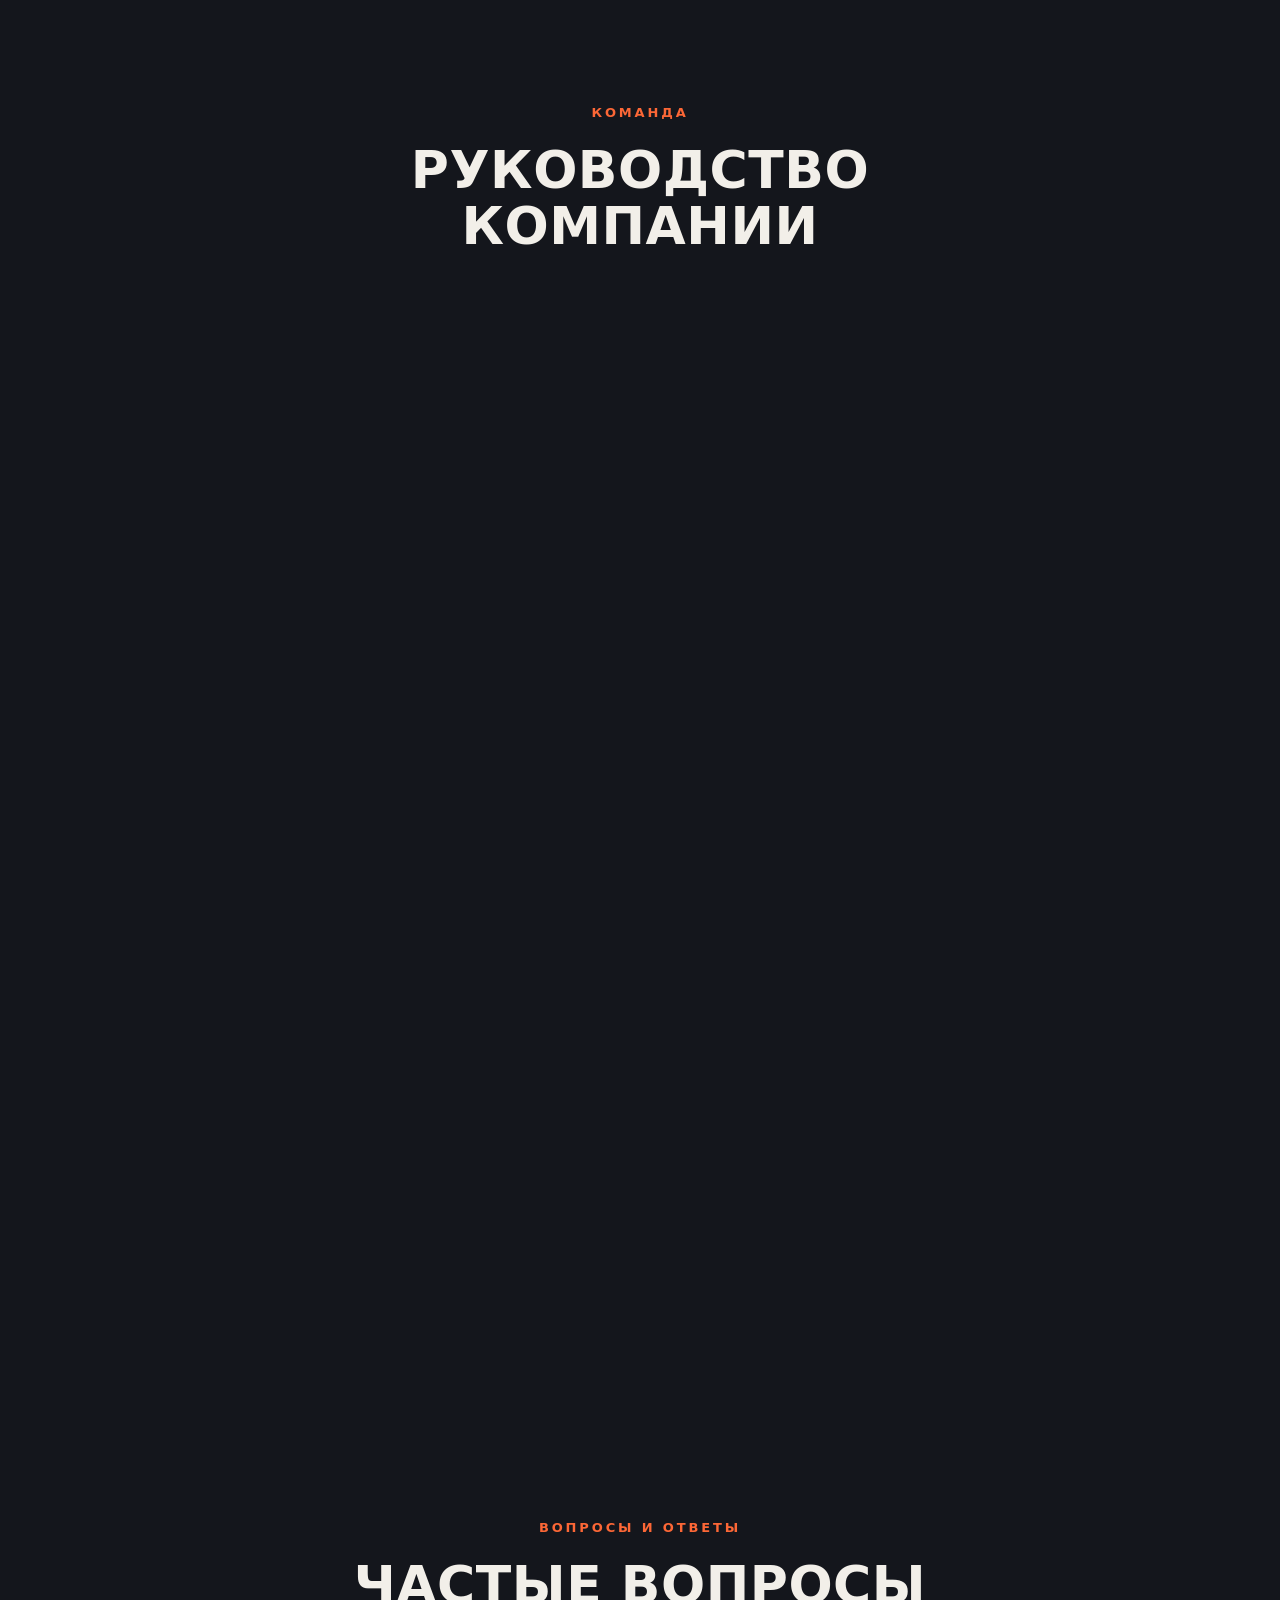
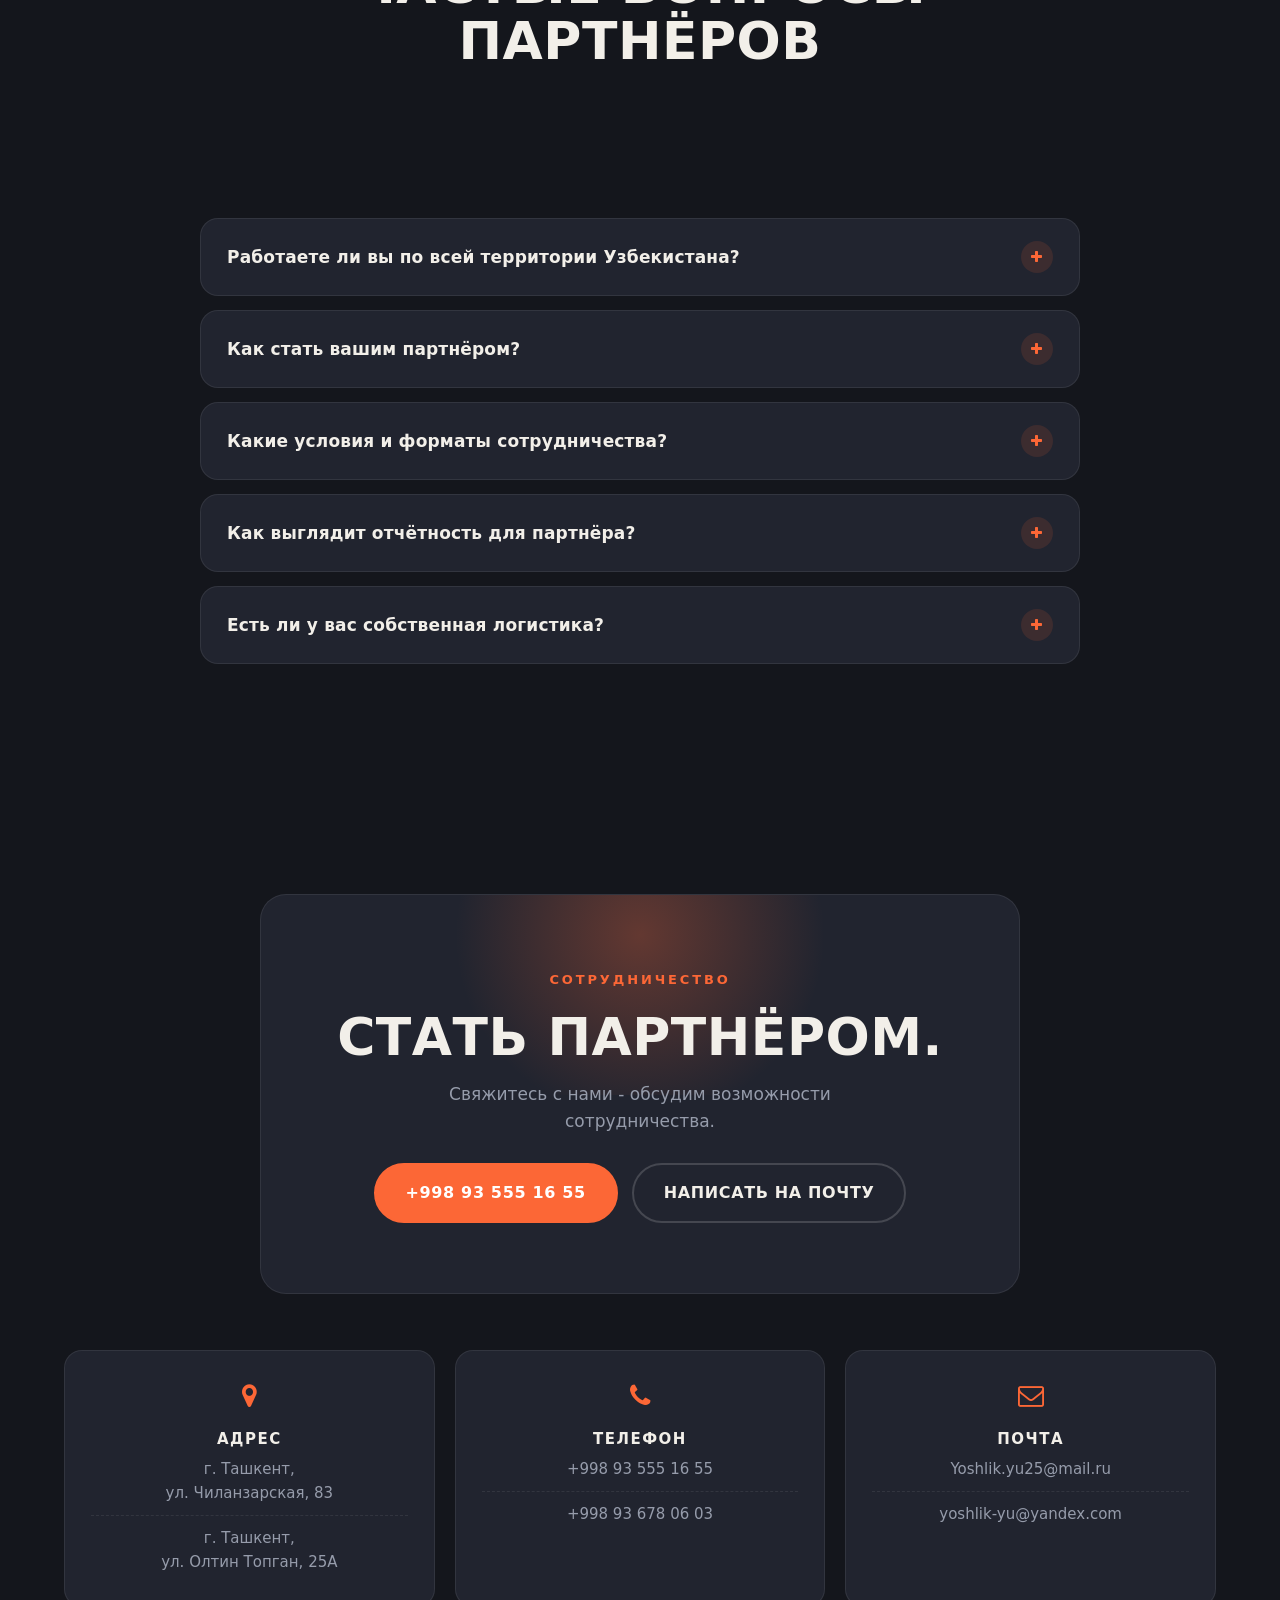
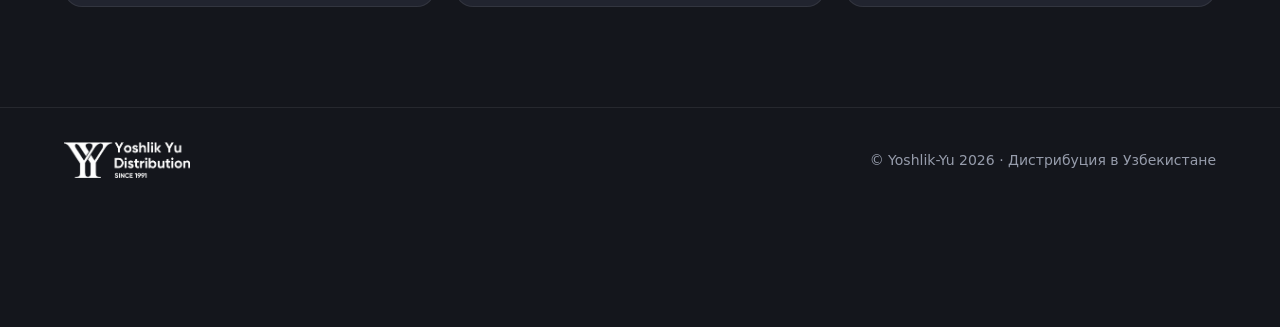
==== commit 3e6d1309: "changes" ====
--- a/index.html
+++ b/index.html
@@ -20,7 +20,7 @@
     />
     <meta
       property="og:image"
-      content="https://yoshlikyu.uz/assets/images/logo/logo-light.png"
+      content="https://yoshlikyu.uz/assets/images/logo/logo-dark.png"
     />
     <meta name="twitter:card" content="summary" />
     <meta name="twitter:title" content="Дистрибьюторская компания" />
